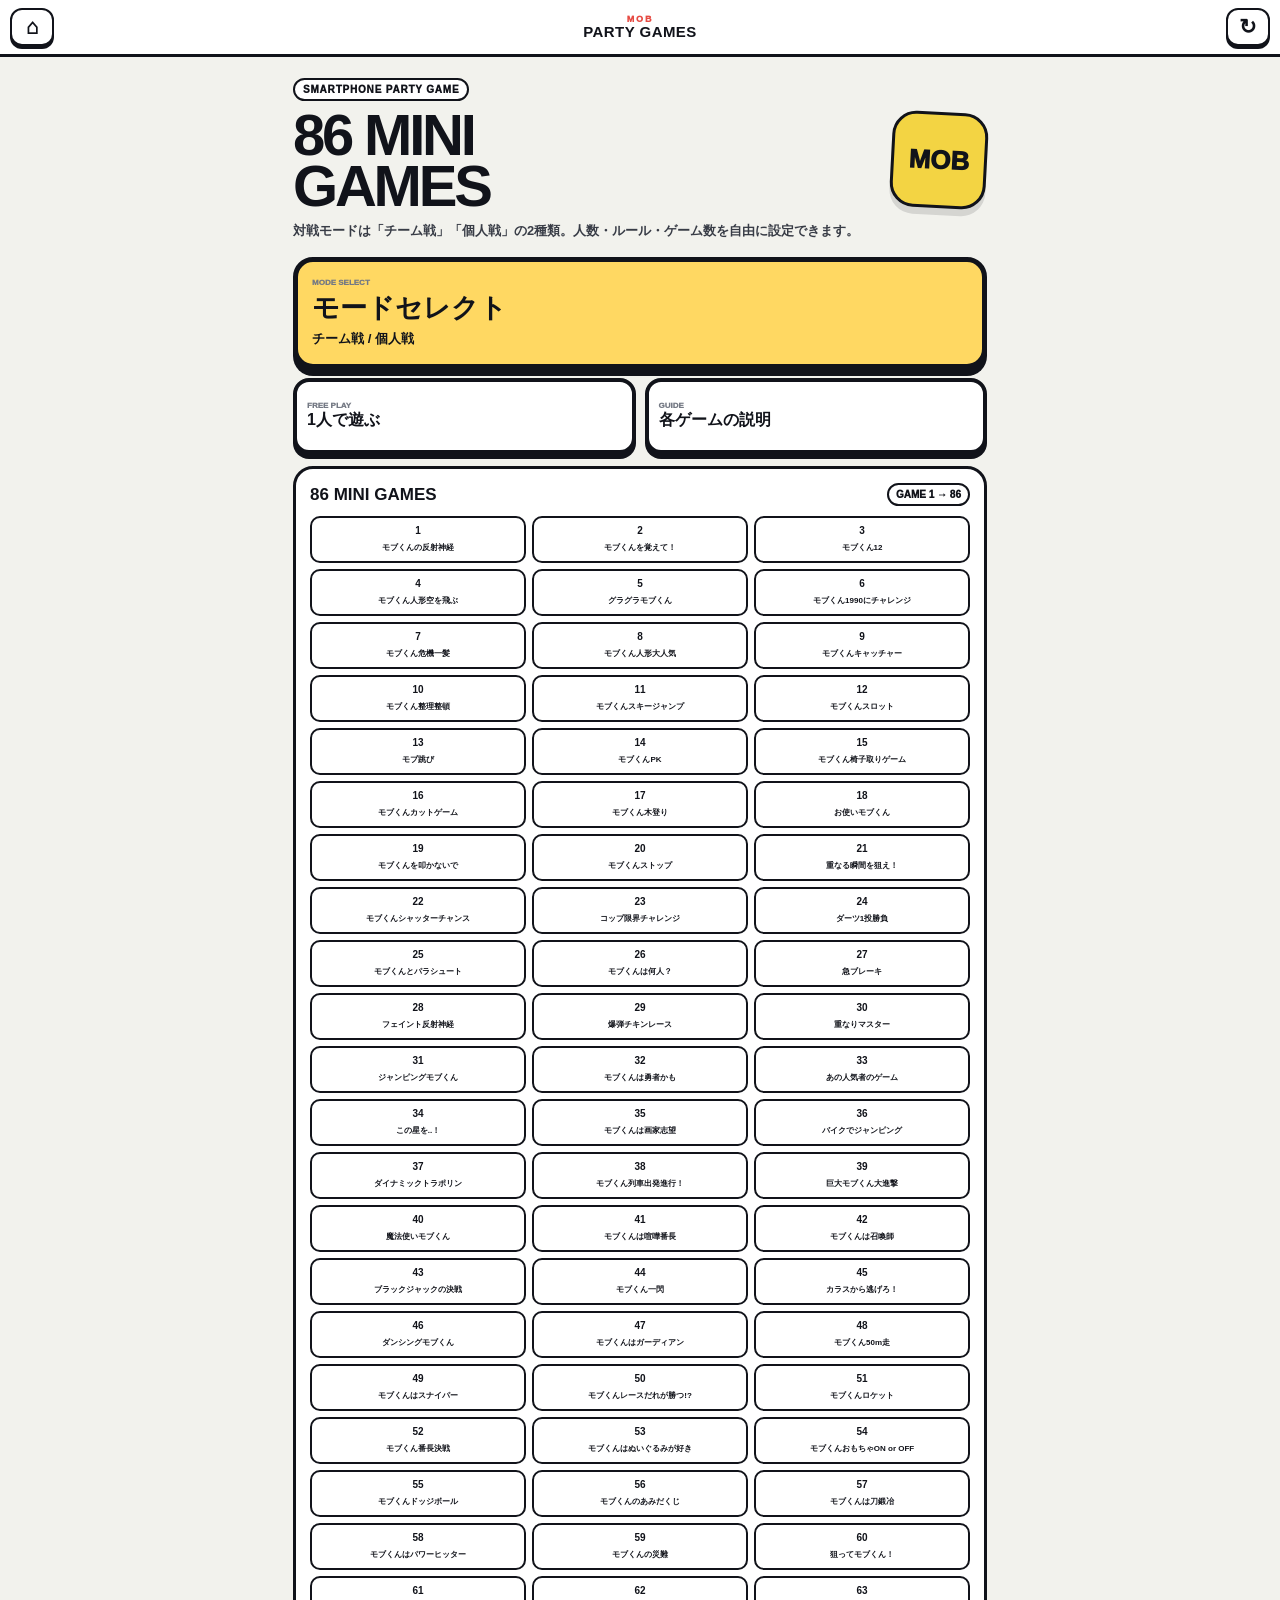
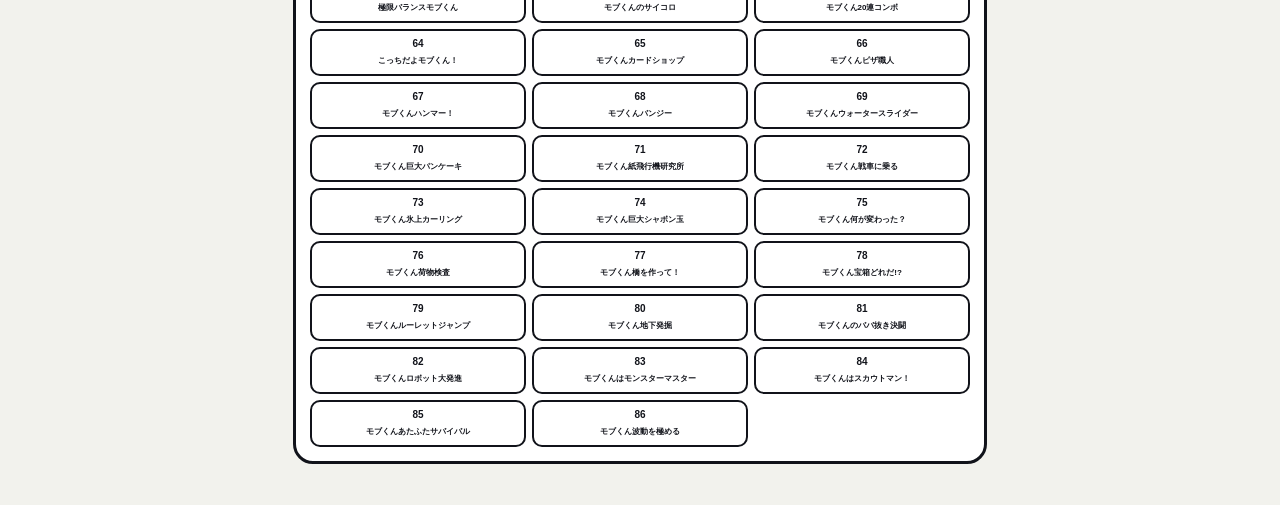
==== index.html @ bc133b65 "Add files via upload" ====
<!doctype html>
<html lang="ja">
<head>
  <meta charset="utf-8">
  <meta name="viewport" content="width=device-width, initial-scale=1, maximum-scale=1, minimum-scale=1, user-scalable=no, viewport-fit=cover">
  <meta name="theme-color" content="#11131a">
  <meta name="apple-mobile-web-app-capable" content="yes">
  <meta name="mobile-web-app-capable" content="yes">
  <title>MOB PARTY GAMES | 86 GAMES</title>
  <link rel="stylesheet" href="style.css">
</head>
<body>
  <div id="app">
    <header class="topbar">
      <button id="homeBtn" class="icon-btn" type="button" aria-label="ホーム">⌂</button>
      <div class="title-wrap">
        <span>MOB</span>
        <strong>PARTY GAMES</strong>
      </div>
      <button id="resetBtn" class="icon-btn" type="button" aria-label="リセット">↻</button>
    </header>
    <main id="screen" class="screen"></main>
  </div>
  <script src="game.js"></script>
</body>
</html>
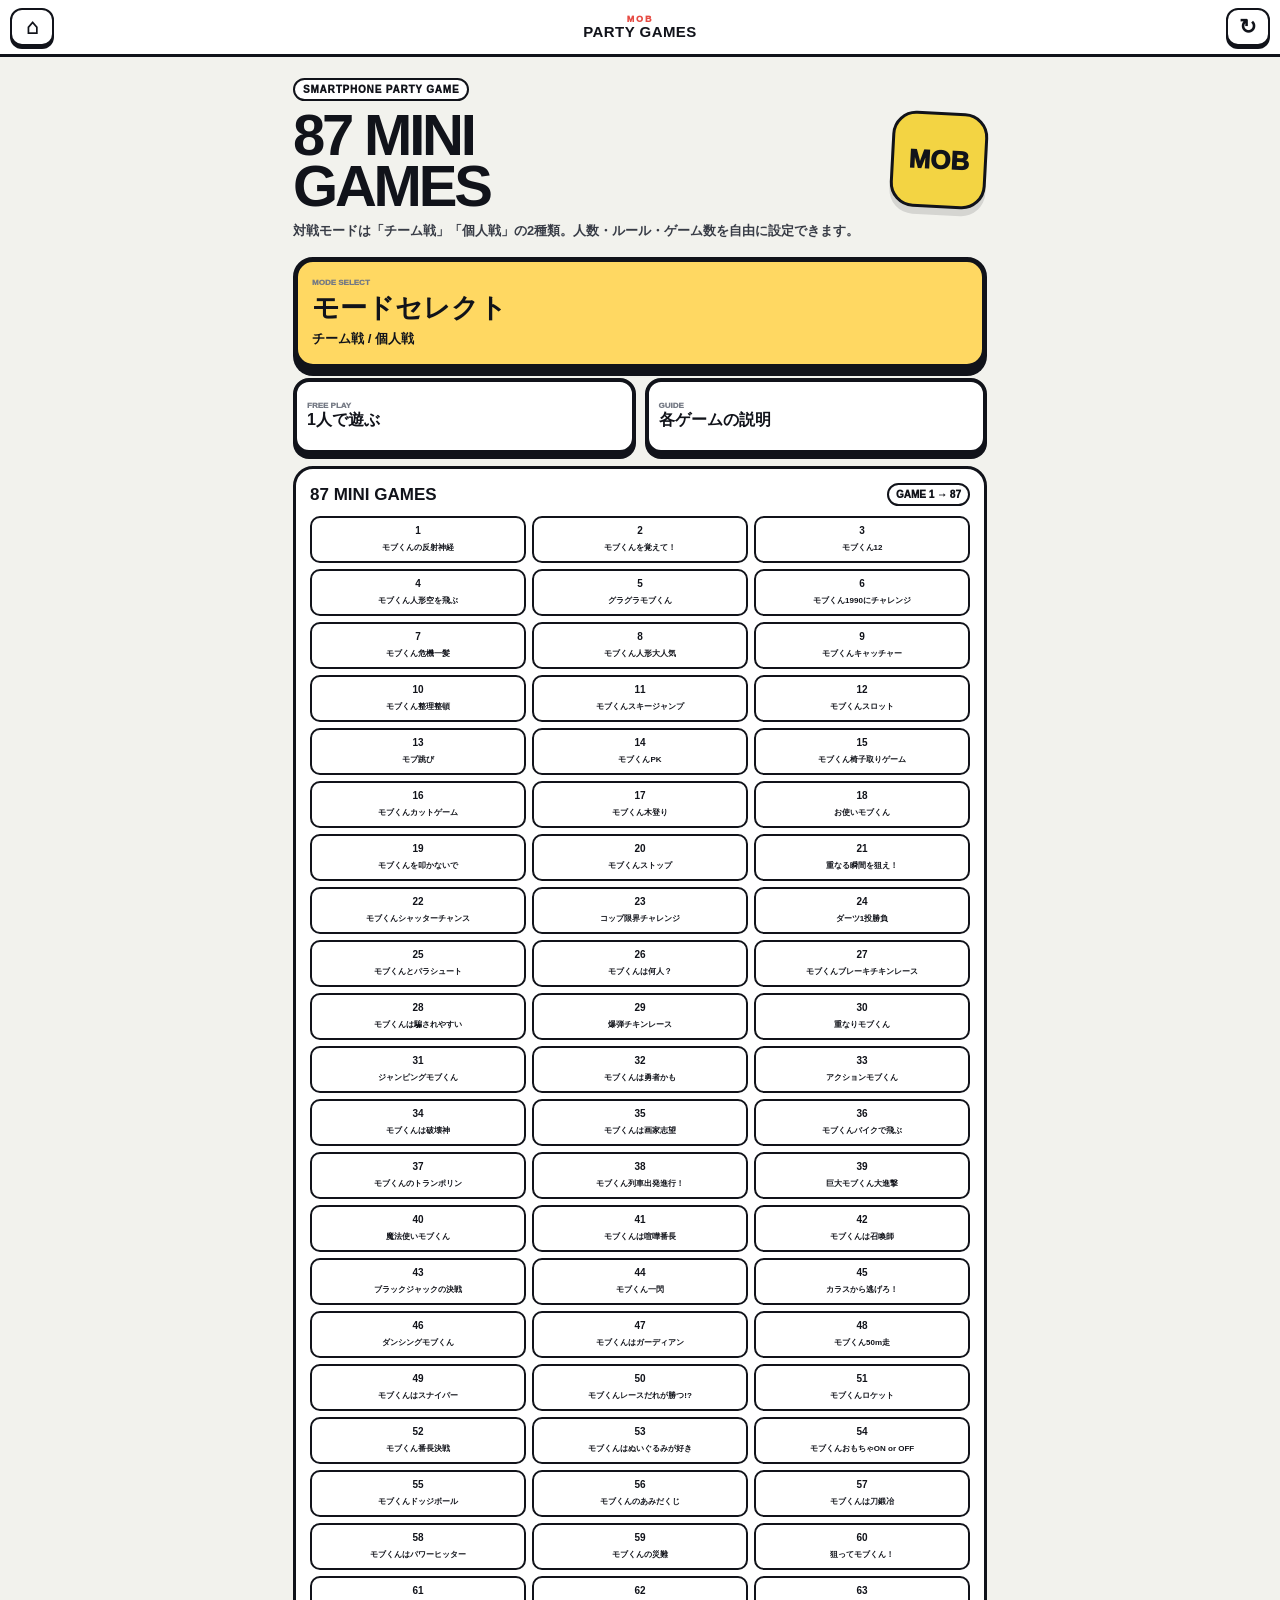
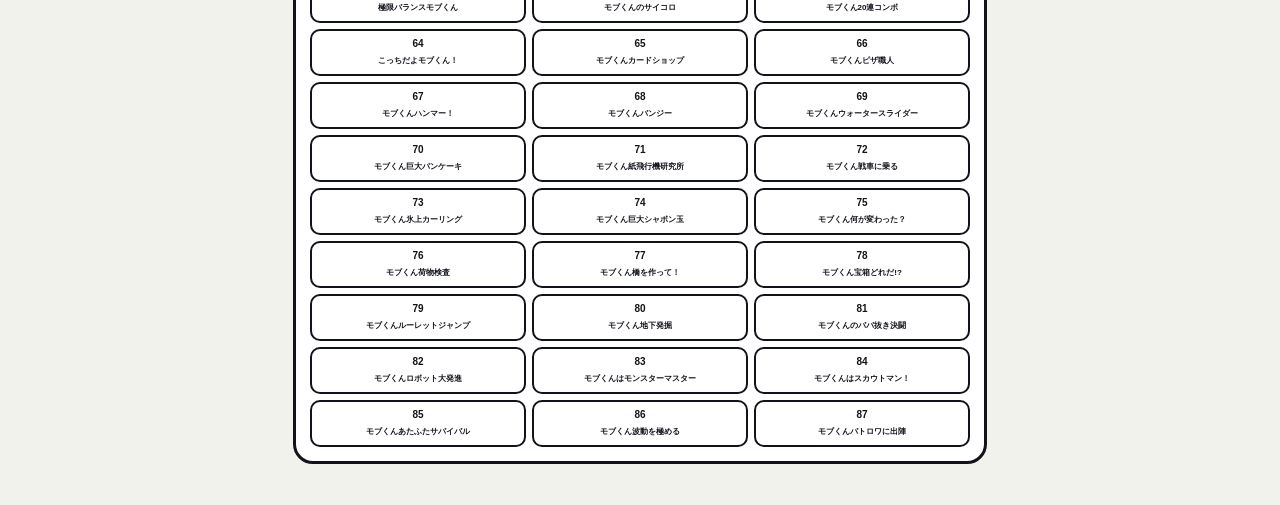
==== commit 99d3b45d: "Add files via upload" ====
--- a/index.html
+++ b/index.html
@@ -6,7 +6,7 @@
   <meta name="theme-color" content="#11131a">
   <meta name="apple-mobile-web-app-capable" content="yes">
   <meta name="mobile-web-app-capable" content="yes">
-  <title>MOB PARTY GAMES | 86 GAMES</title>
+  <title>MOB PARTY GAMES | 87 GAMES</title>
   <link rel="stylesheet" href="style.css">
 </head>
 <body>
--- a/style.css
+++ b/style.css
@@ -20123,3 +20123,205 @@
   background:#ffe45d!important;
   color:#17191d!important;
 }
+
+
+/* V10.37 — BANCHOU DUEL: fist/effect mirrors with body */
+.duel-player.face-left .duel-fist{
+  right:auto!important;
+  left:-6px!important;
+}
+.duel-player.face-left.punching .duel-fist{
+  animation:duelPunchLeftV137 .18s ease!important;
+}
+@keyframes duelPunchLeftV137{
+  50%{
+    transform:translateX(-34px) scale(1.2);
+  }
+}
+.duel-enemy.face-left .duel-fist{
+  right:auto!important;
+  left:-6px!important;
+}
+.duel-enemy.face-left.attacking .duel-fist{
+  animation:duelEnemyPunchLeftV137 .26s ease!important;
+}
+@keyframes duelEnemyPunchLeftV137{
+  50%{
+    transform:translateX(-30px) scale(1.15);
+  }
+}
+
+
+/* V10.37 — GLOBAL LONG PRESS / SELECTION LOCK */
+html,
+body,
+#app,
+#app *,
+.screen,
+.screen *{
+  -webkit-touch-callout:none!important;
+  -webkit-user-select:none!important;
+  user-select:none!important;
+  -webkit-user-drag:none!important;
+}
+button,
+img,
+svg,
+canvas,
+.gameplay-fit,
+.gameplay-fit *{
+  -webkit-touch-callout:none!important;
+  -webkit-user-select:none!important;
+  user-select:none!important;
+  -webkit-user-drag:none!important;
+}
+.gameplay-fit button,
+.gameplay-fit svg,
+.gameplay-fit canvas,
+.gameplay-fit img{
+  touch-action:none!important;
+}
+
+
+/* =========================================================
+   V10.37 — ATAFUTA SURVIVAL
+   ========================================================= */
+.survival-shell-v137{height:100%;min-height:0;display:flex;flex-direction:column}
+.survival-help-v137{flex:0 0 auto;margin-bottom:6px;border:3px solid var(--ink);border-radius:999px;background:#fff;padding:5px 7px;text-align:center;font-size:9px;font-weight:1000}
+.survival-stage-v137{position:relative;flex:1;min-height:0;overflow:hidden;border:4px solid var(--ink);border-radius:20px;background:linear-gradient(#a5dcf6 0 66%,#d9edf7 66%)}
+.survival-sky-v137{position:absolute;inset:0}
+.survival-sky-v137 .cloud{position:absolute;width:84px;height:26px;border:4px solid var(--ink);border-radius:999px;background:#fff;opacity:.8}
+.survival-sky-v137 .c1{left:7%;top:16%}.survival-sky-v137 .c2{right:5%;top:30%;scale:.72}
+.survival-rock-layer-v137,.survival-actor-layer-v137,.survival-fx-v137{position:absolute;inset:0;pointer-events:none}
+.survival-rock-v137{position:absolute;z-index:8;height:31px;border:4px solid var(--ink);border-radius:8px 8px 14px 14px;background:#756650;transform-origin:50% 10%}
+.survival-rock-v137:after{content:"";position:absolute;left:5px;right:5px;top:-8px;height:12px;border:3px solid var(--ink);border-radius:50%;background:#8fa66c}
+.survival-rock-v137 i,.survival-rock-v137 b{position:absolute;width:10px;height:5px;border-radius:50%;background:#4d4438}
+.survival-rock-v137 i{left:8px;top:12px}.survival-rock-v137 b{right:6px;top:19px}
+.survival-rock-v137.crack-v137{animation:rockCrack137 .20s ease infinite alternate}
+@keyframes rockCrack137{to{translate:0 3px;rotate:.8deg;filter:brightness(.78)}}
+.survival-rock-v137.fall-v137{animation:rockFall137 .74s ease-in forwards}
+@keyframes rockFall137{to{translate:0 250px;rotate:38deg;opacity:0}}
+.survival-actor-v137{position:absolute;z-index:16;width:28px;height:36px;background-size:contain;background-position:center bottom;background-repeat:no-repeat;will-change:left,top}
+.survival-actor-v137.player-v137{z-index:19;filter:drop-shadow(0 0 4px #fff05f)}
+.survival-actor-v137.fake-v137{filter:saturate(.78)}
+.survival-actor-v137.jump-v137{animation:actorJumpPop137 .15s ease}
+@keyframes actorJumpPop137{50%{scale:1.12}}
+.survival-actor-v137.drop-v137{animation:actorDrop137 .65s ease forwards}
+@keyframes actorDrop137{to{rotate:75deg;opacity:.18}}
+.survival-warning-v137{position:absolute;z-index:26;transform:translate(-50%,-50%);width:30px;height:30px;display:grid;place-items:center;border:4px solid var(--ink);border-radius:50%;background:#ffeb5c;color:#e34a43;font-size:19px;font-weight:1000;animation:warnBounce137 .24s ease infinite alternate}
+@keyframes warnBounce137{to{translate:0 -6px}}
+.survival-message-v137{position:absolute;z-index:32;left:50%;top:18px;transform:translateX(-50%);min-width:72%;text-align:center;font-size:24px;font-weight:1000;color:#fff;-webkit-text-stroke:3px var(--ink);pointer-events:none}
+.survival-message-v137.clear-v137{color:#fff05c;animation:survivalClear137 .55s ease}.survival-message-v137.lose-v137{color:#ff8b7d}
+@keyframes survivalClear137{50%{scale:1.18}}
+.survival-controls-v137{flex:0 0 auto;display:grid;grid-template-columns:1fr 1.18fr 1fr;gap:7px;margin-top:7px}
+.survival-controls-v137 button{min-height:66px;border:5px solid var(--ink);border-radius:16px;background:#fff;font-size:27px;font-weight:1000;touch-action:none!important}
+.survival-controls-v137 button.jump{background:#ffe45f;font-size:18px}
+
+/* =========================================================
+   V10.37 — WAVE MASTER: CIRCULAR TRACE + BEAM DUEL
+   ========================================================= */
+.wave-shell-v137{height:100%;min-height:0;display:flex;flex-direction:column}
+.wave-help-v137{flex:0 0 auto;margin-bottom:6px;border:3px solid var(--ink);border-radius:999px;background:#fff;padding:5px 8px;text-align:center;font-size:9px;font-weight:1000}
+.wave-stage-v137{position:relative;flex:1;min-height:0;overflow:hidden;border:4px solid var(--ink);border-radius:20px;background:#172231}
+.wave-control-v137{flex:0 0 auto;margin-top:7px}.wave-control-v137 button{min-height:62px!important;font-size:18px!important;touch-action:none!important}
+.wave-soul-panel-v137,.wave-circle-panel-v137,.wave-cinema-v137{position:absolute;inset:0}
+.wave-soul-panel-v137{display:grid;place-items:center;background:radial-gradient(circle at 50% 48%,rgba(77,129,181,.25),transparent 36%),#172231}
+.soul-gauge-v137{position:relative;width:min(70vw,260px);height:min(70vw,260px);border:7px solid var(--ink);border-radius:50%;background:conic-gradient(#ffe65b 0deg,#314250 0deg);box-shadow:0 0 0 8px rgba(103,171,225,.15),0 0 28px rgba(85,166,230,.35)}
+.soul-gauge-v137:after{content:"";position:absolute;inset:18px;border:5px solid #24313b;border-radius:50%;background:#0d1821}
+.soul-core-v137{position:absolute;z-index:4;left:50%;top:50%;width:82px;height:82px;transform:translate(-50%,-50%);border:5px solid var(--ink);border-radius:50%;background:#7ecfff;box-shadow:0 0 30px #7ecfff}
+.soul-ring-v137{position:absolute;z-index:5;left:50%;top:50%;border:4px solid rgba(255,255,255,.58);border-radius:50%;transform:translate(-50%,-50%);pointer-events:none}
+.soul-ring-v137.r1{width:52%;height:52%;animation:soulRing137 1.1s linear infinite}.soul-ring-v137.r2{width:74%;height:74%;animation:soulRing137 1.55s linear infinite reverse}
+@keyframes soulRing137{to{rotate:360deg}}
+.soul-gauge-v137>span{position:absolute;z-index:6;left:50%;bottom:30px;transform:translateX(-50%);color:#fff05e;font-size:12px;font-weight:1000}
+.soul-gauge-v137.locked-v137{animation:soulLock137 .40s ease}
+@keyframes soulLock137{50%{scale:1.10;box-shadow:0 0 50px #fff05d}}
+.wave-circle-panel-v137{background:radial-gradient(circle at 50% 48%,rgba(81,160,221,.22),transparent 40%),#172231;touch-action:none!important}
+.circle-round-v137{position:absolute;left:50%;top:12px;transform:translateX(-50%);border:3px solid var(--ink);border-radius:999px;background:#fff;padding:4px 10px;font-size:10px;font-weight:1000}
+.circle-svg-v137{position:absolute;left:50%;top:52%;width:min(76vw,290px);height:min(76vw,290px);transform:translate(-50%,-50%);touch-action:none!important}
+.circle-target-v137{fill:rgba(77,174,232,.11);stroke:#78ddeb;stroke-width:18;filter:drop-shadow(0 0 9px #6ecdea)}
+.circle-user-v137{fill:none;stroke:#fff16a;stroke-width:8;stroke-linecap:round;stroke-linejoin:round}
+.circle-progress-v137{position:absolute;left:50%;bottom:17px;transform:translateX(-50%);color:#fff;font-size:21px;font-weight:1000}
+.wave-circle-panel-v137.success-v137{animation:circleSuccess137 .42s ease}
+@keyframes circleSuccess137{50%{box-shadow:inset 0 0 0 14px rgba(255,236,84,.35)}}
+.wave-cinema-v137{background:linear-gradient(#1c3147 0 70%,#5b5148 70%)}
+.wave-duel-bg-v137{position:absolute;inset:0;background:radial-gradient(circle at 50% 45%,rgba(87,126,188,.25),transparent 36%),repeating-linear-gradient(0deg,transparent 0 33px,rgba(255,255,255,.025) 34px 35px)}
+.wave-duel-ground-v137{position:absolute;left:0;right:0;bottom:0;height:30%;border-top:5px solid var(--ink);background:#62564b}
+.wave-duel-mob-v137{position:absolute;z-index:12;bottom:17%;width:86px;height:102px;background-size:contain;background-position:center;background-repeat:no-repeat}
+.wave-duel-mob-v137.player-v137{left:7%}.wave-duel-mob-v137.enemy-v137{right:7%;transform:scaleX(-1)}
+.wave-duel-mob-v137.blown-v137{animation:waveMobBlown137 .85s cubic-bezier(.18,.72,.18,1) forwards}
+.wave-duel-mob-v137.player-v137.blown-v137{--blow-x:-240px;--blow-r:-70deg}.wave-duel-mob-v137.enemy-v137.blown-v137{--blow-x:240px;--blow-r:70deg}
+@keyframes waveMobBlown137{to{translate:var(--blow-x) -115px;rotate:var(--blow-r);scale:.45;opacity:.12}}
+.wave-duel-orb-v137{position:absolute;z-index:19;top:48%;width:var(--core);height:var(--core);transform:translate(-50%,-50%);border:5px solid var(--ink);border-radius:50%;background:radial-gradient(circle,#fff 0 18%,#86e6ff 19% 54%,#476bff 55% 100%);box-shadow:0 0 calc(12px + var(--power)*.18px) #67ddff,0 0 calc(22px + var(--power)*.45px) rgba(105,88,255,.70)}
+.wave-duel-orb-v137.player-v137{left:28%}.wave-duel-orb-v137.enemy-v137{left:72%;background:radial-gradient(circle,#fff 0 18%,#ff98c7 19% 54%,#c94383 55% 100%)}
+.wave-duel-orb-v137:before,.wave-duel-orb-v137:after{content:"";position:absolute;inset:-45%;border:3px solid rgba(255,255,255,.55);border-radius:50%;animation:waveOrbRing137 .8s linear infinite}
+.wave-duel-orb-v137:after{inset:-82%;animation-duration:1.3s;animation-direction:reverse}
+.wave-duel-orb-v137.strong-v137:after{border-width:5px;box-shadow:0 0 20px #8ae8ff}
+.wave-duel-orb-v137.max-v137{box-shadow:0 0 20px #fff,0 0 48px #65ddff,0 0 75px #6e62ff}
+@keyframes waveOrbRing137{to{rotate:360deg}}
+.wave-duel-orb-v137.charge-v137{animation:waveCondense137 .46s ease}
+@keyframes waveCondense137{50%{scale:.72;filter:brightness(1.6)}}
+.wave-duel-beam-v137{position:absolute;z-index:16;top:48%;height:32px;transform:translateY(-50%);opacity:0}
+.wave-duel-beam-v137.player-v137{left:28%;width:22%;background:linear-gradient(90deg,#c8fbff,#78e7ff,#fff);clip-path:polygon(0 28%,100% 0,100% 100%,0 72%);box-shadow:0 0 22px #62dfff}
+.wave-duel-beam-v137.enemy-v137{right:28%;width:22%;background:linear-gradient(270deg,#ffd5e8,#ff8dc0,#fff);clip-path:polygon(0 0,100% 28%,100% 72%,0 100%);box-shadow:0 0 22px #ff7bad}
+.wave-duel-beam-v137.fire-v137{opacity:1;animation:waveBeamPulse137 .20s ease infinite alternate}
+@keyframes waveBeamPulse137{to{height:44px;filter:brightness(1.3)}}
+.wave-duel-beam-v137.burst-v137{animation:waveBeamBurst137 .45s ease forwards}
+@keyframes waveBeamBurst137{to{height:120px;opacity:0;scale:1.5}}
+.wave-duel-clash-v137{position:absolute;z-index:25;left:50%;top:48%;width:52px;height:52px;transform:translate(-50%,-50%);border-radius:50%;opacity:0;background:#fff;box-shadow:0 0 22px #fff,0 0 50px #ffe765,0 0 80px #7cdfff}
+.wave-duel-clash-v137.active-v137{opacity:1;animation:waveClashPulse137 .20s ease infinite alternate}
+@keyframes waveClashPulse137{to{scale:1.28;rotate:14deg}}
+.wave-duel-fx-v137{position:absolute;z-index:27;left:50%;top:48%}
+.wave-duel-fx-v137 i{position:absolute;width:7px;height:26px;border-radius:999px;background:#fff36a;transform:translate(-50%,-50%) rotate(var(--r,0deg));animation:waveSpark137 .18s ease-out forwards}
+.wave-duel-fx-v137 i:nth-child(1){--r:0deg}.wave-duel-fx-v137 i:nth-child(2){--r:45deg}.wave-duel-fx-v137 i:nth-child(3){--r:90deg}.wave-duel-fx-v137 i:nth-child(4){--r:135deg}.wave-duel-fx-v137 i:nth-child(5){--r:22deg}.wave-duel-fx-v137 i:nth-child(6){--r:68deg}.wave-duel-fx-v137 i:nth-child(7){--r:112deg}.wave-duel-fx-v137 i:nth-child(8){--r:157deg}
+@keyframes waveSpark137{to{translate:var(--sx) var(--sy);opacity:0}}
+.wave-stage-v137.power-shake-v137{animation:waveMicroShake137 .14s linear infinite}
+@keyframes waveMicroShake137{25%{translate:-3px 2px}50%{translate:3px -2px}75%{translate:-2px 1px}}
+.wave-stage-v137.finish-impact-v137{animation:waveFinishImpact137 .70s ease}
+@keyframes waveFinishImpact137{12%{translate:-9px 5px}25%{translate:10px -4px}42%{translate:-7px 3px}60%{translate:6px -2px}}
+.wave-cine-text-v137{position:absolute;z-index:36;left:50%;top:8%;width:94%;transform:translateX(-50%);text-align:center;font-size:25px;font-weight:1000;color:#fff16a;-webkit-text-stroke:3px var(--ink);opacity:0}
+.wave-cine-text-v137.show-v137{opacity:1}.wave-cine-text-v137.win-v137{color:#fff16a}.wave-cine-text-v137.lose-v137{color:#ff8b7e}
+.wave-fire-btn-v137{background:#ffe45d!important;color:#17191d!important}
+
+/* =========================================================
+   V10.37 — 3v3 BATTLE ROYALE
+   ========================================================= */
+.br-shell-v137{height:100%;min-height:0;display:flex;flex-direction:column}
+.br-hud-v137{flex:0 0 auto;display:grid;grid-template-columns:repeat(4,1fr);gap:4px;margin-bottom:5px}
+.br-hud-v137>div{min-width:0;border:3px solid var(--ink);border-radius:10px;background:#fff;padding:3px 2px;text-align:center}
+.br-hud-v137 span,.br-hud-v137 b{display:block}.br-hud-v137 span{font-size:6px;color:var(--muted);font-weight:1000}.br-hud-v137 b{font-size:10px;white-space:nowrap}
+.br-help-v137{flex:0 0 auto;margin-bottom:5px;border:3px solid var(--ink);border-radius:999px;background:#fff;padding:4px 7px;text-align:center;font-size:8px;font-weight:1000}
+.br-stage-v137{position:relative;flex:1;min-height:245px;overflow:hidden;border:4px solid var(--ink);border-radius:19px;background:linear-gradient(#6d7881 0 72%,#4f4943 72%);touch-action:none!important}
+.br-war-sky-v137{position:absolute;inset:0 0 28%;background:linear-gradient(#6b7885,#b29b82)}
+.br-war-sky-v137:after{content:"";position:absolute;left:0;right:0;bottom:0;height:38px;background:repeating-linear-gradient(90deg,#383b3c 0 28px,#555 28px 50px);clip-path:polygon(0 60%,8% 20%,16% 65%,25% 0,34% 55%,45% 12%,55% 70%,66% 5%,76% 58%,87% 17%,100% 64%,100% 100%,0 100%)}
+.br-ruins-v137{position:absolute;z-index:2;top:18%;width:18%;height:40%;display:flex;align-items:flex-end;gap:3px}.br-ruins-v137.left{left:1%}.br-ruins-v137.right{right:1%;justify-content:flex-end}
+.br-ruins-v137 i{display:block;width:30%;border:3px solid #302f2d;background:#6a625a}.br-ruins-v137 i:nth-child(1){height:55%}.br-ruins-v137 i:nth-child(2){height:90%}.br-ruins-v137 i:nth-child(3){height:68%}
+.br-ground-v137{position:absolute;z-index:4;left:0;right:0;bottom:0;height:52px;border-top:5px solid var(--ink);background:#514940}
+.br-center-line-v137{position:absolute;z-index:6;left:50%;top:0;bottom:0;width:5px;transform:translateX(-50%);background:repeating-linear-gradient(180deg,#ffdf50 0 18px,#24272a 18px 36px)}
+.br-center-line-v137 span{position:absolute;left:50%;top:8px;transform:translateX(-50%);white-space:nowrap;border:3px solid var(--ink);border-radius:999px;background:#ffdf50;padding:2px 5px;font-size:6px;font-weight:1000}
+.br-platform-v137{position:absolute;z-index:7;height:12px;border:4px solid var(--ink);border-radius:6px;background:#606b70}.br-platform-v137.p1{left:9%;bottom:126px;width:22%}.br-platform-v137.p2{left:27%;bottom:183px;width:18%}
+.br-actor-layer-v137,.br-bullet-layer-v137,.br-grenade-layer-v137,.br-ability-layer-v137,.br-fx-v137{position:absolute;inset:0;pointer-events:none}
+.br-actor-v137{position:absolute;z-index:15;width:30px;height:38px;background-size:contain;background-position:center bottom;background-repeat:no-repeat;will-change:left,top}
+.br-actor-v137.enemy{transform:scaleX(-1)}
+.br-actor-v137>span{position:absolute;left:50%;bottom:100%;transform:translateX(-50%);white-space:nowrap;font-size:5px;font-weight:1000;color:#fff;-webkit-text-stroke:1px var(--ink)}
+.br-hpbar-v137{position:absolute;left:1px;right:1px;bottom:-6px;height:5px;border:1px solid var(--ink);background:#2c2e31}.br-hpbar-v137 i{display:block;width:100%;height:100%;background:#75d873}
+.br-actor-v137.hit-v137{animation:brHit137 .18s ease}@keyframes brHit137{50%{filter:brightness(1.8);scale:.88}}
+.br-actor-v137.shoot-v137{animation:brShoot137 .12s ease}@keyframes brShoot137{50%{translate:-2px 0}}
+.br-actor-v137.jump-v137{animation:brJumpPop137 .15s ease}@keyframes brJumpPop137{50%{scale:1.1}}
+.br-actor-v137.heal-v137{filter:drop-shadow(0 0 7px #78f08a)}
+.br-actor-v137.down-v137{animation:brDown137 .55s ease forwards}@keyframes brDown137{to{translate:0 18px;rotate:78deg;opacity:.15}}
+.br-bullet-v137{position:absolute;z-index:18;width:12px;height:6px;transform:translate(-50%,-50%);border:2px solid var(--ink);border-radius:999px;background:#ffe35d}.br-bullet-v137.enemy{background:#ff7186}
+.br-grenade-v137{position:absolute;z-index:20;width:16px;height:16px;transform:translate(-50%,-50%);border:3px solid var(--ink);border-radius:50%;background:#536443}
+.br-grenade-blast-v137{position:absolute;z-index:32;width:45px;height:45px;transform:translate(-50%,-50%);border:8px solid #ffdb52;border-radius:50%;animation:brBlast137 .58s ease-out forwards}@keyframes brBlast137{to{scale:4.2;opacity:0}}
+.br-hit-fx-v137{position:absolute;z-index:35;transform:translate(-50%,-50%);color:#fff16a;-webkit-text-stroke:2px var(--ink);font-size:12px;font-weight:1000;animation:brHitFx137 .48s ease forwards}@keyframes brHitFx137{to{translate:0 -30px;opacity:0}}
+.br-heal-ring-v137{position:absolute;z-index:25;left:25%;top:62%;width:35px;height:35px;transform:translate(-50%,-50%);border:7px solid #76ef87;border-radius:50%;animation:brHealRing137 .62s ease-out forwards}@keyframes brHealRing137{to{scale:6;opacity:0}}
+.br-portal-v137{position:absolute;z-index:24;width:42px;height:70px;transform:translate(-50%,-50%);border:6px solid #9b65ff;border-radius:50%;box-shadow:0 0 20px #aa72ff,inset 0 0 14px #5b32bb;animation:brPortalSpin137 .35s linear infinite alternate}@keyframes brPortalSpin137{to{scale:1.08;filter:brightness(1.3)}}
+.br-dome-v137{position:absolute;z-index:22;width:164px;height:90px;transform:translate(-50%,-50%);border:7px solid rgba(100,221,255,.85);border-bottom:0;border-radius:110px 110px 0 0;background:rgba(87,196,241,.13);box-shadow:0 0 18px #63d9ff}
+.br-message-v137{position:absolute;z-index:38;left:50%;top:8%;width:92%;transform:translateX(-50%);text-align:center;color:#fff16a;-webkit-text-stroke:3px var(--ink);font-size:25px;font-weight:1000;pointer-events:none}
+.br-message-v137.small-v137{font-size:13px}.br-message-v137.win-v137{font-size:32px;color:#fff16a}.br-message-v137.lose-v137{font-size:19px;color:#ff8a7d}
+.br-stage-v137.victory-v137{box-shadow:inset 0 0 0 9px rgba(255,228,80,.35)}
+.br-move-controls-v137{flex:0 0 auto;display:grid;grid-template-columns:1fr 1.12fr 1fr;gap:5px;margin-top:5px}
+.br-move-controls-v137 button{min-height:47px;border:4px solid var(--ink);border-radius:12px;background:#fff;font-weight:1000;font-size:18px;touch-action:none!important}
+.br-move-controls-v137 #brJump137{background:#ffe369;font-size:12px}
+.br-action-controls-v137{flex:0 0 auto;display:grid;grid-template-columns:repeat(4,1fr);gap:4px;margin-top:4px}
+.br-action-controls-v137 button{min-width:0;min-height:48px;border:4px solid var(--ink);border-radius:11px;background:#fff;padding:3px 1px;font-size:7px;font-weight:1000;touch-action:none!important}.br-action-controls-v137 button b{display:block;font-size:8px}
+.br-action-controls-v137 .shoot{background:#ffd959}
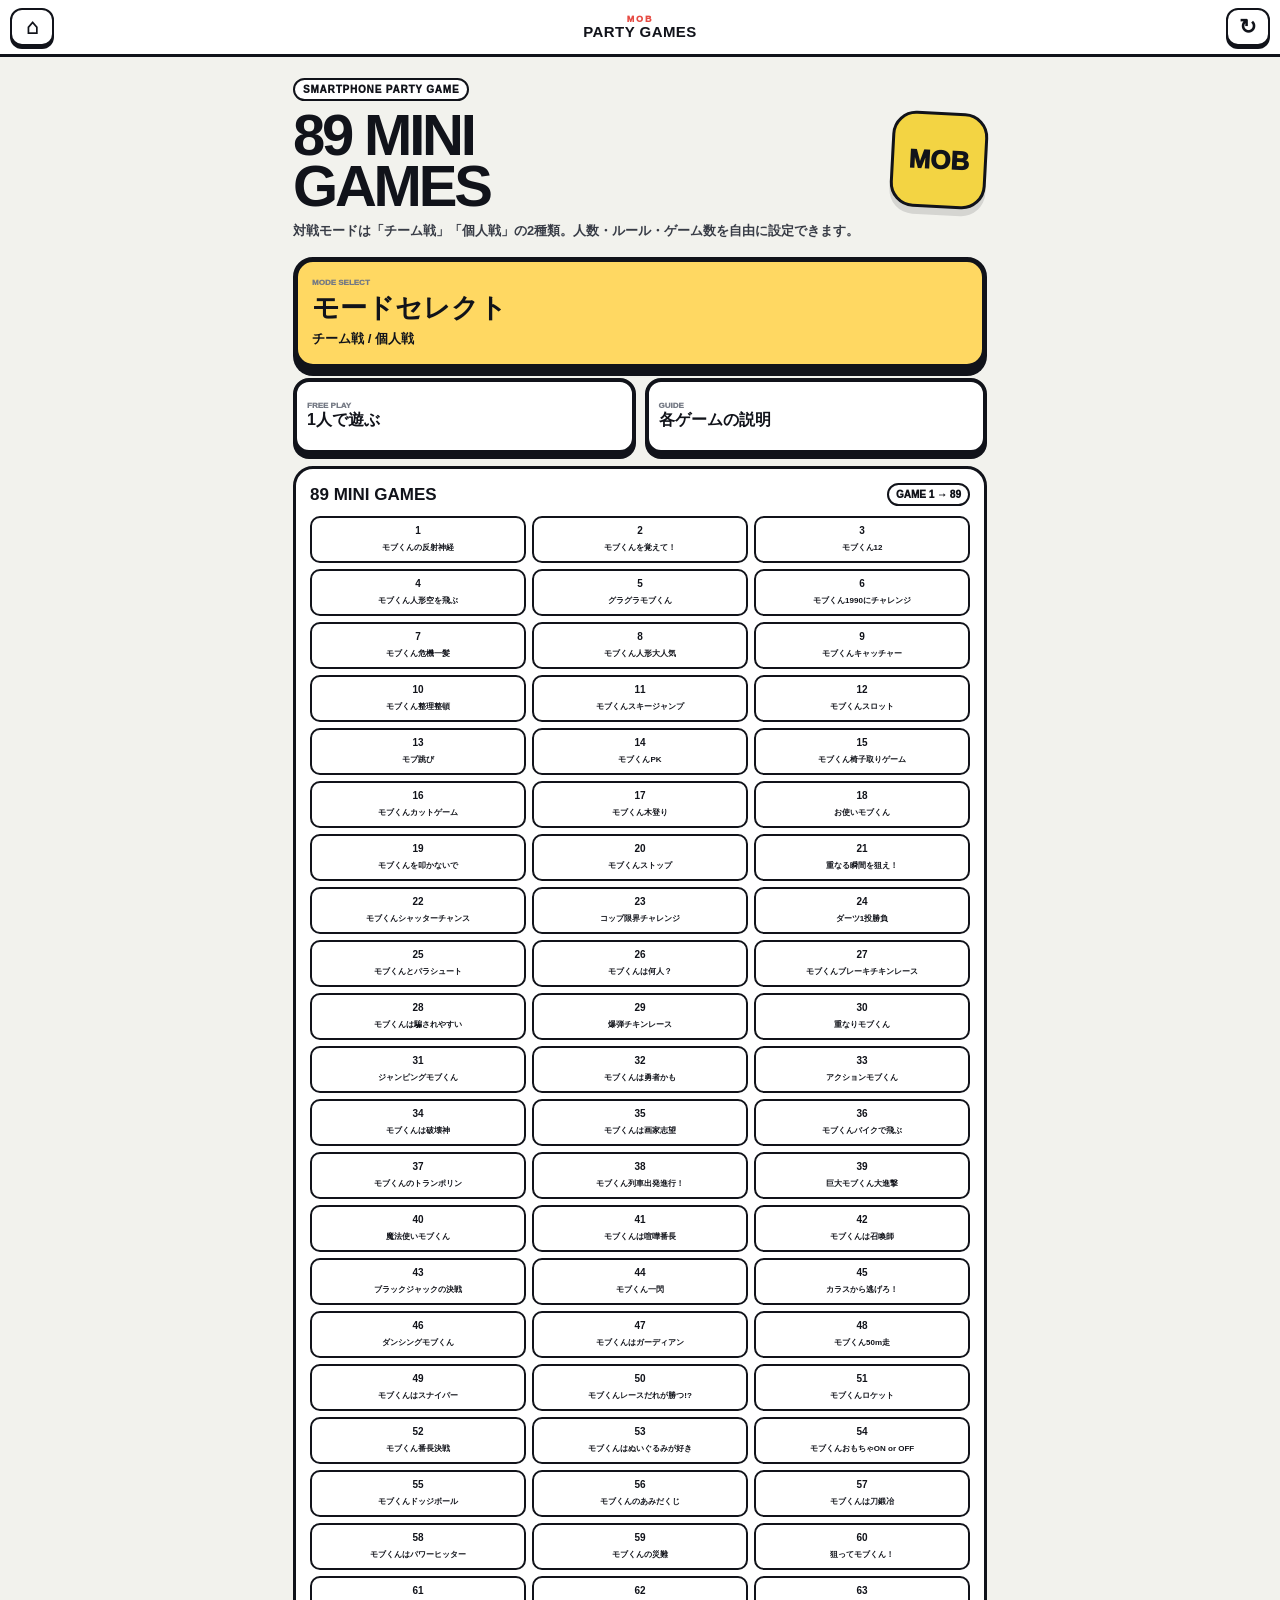
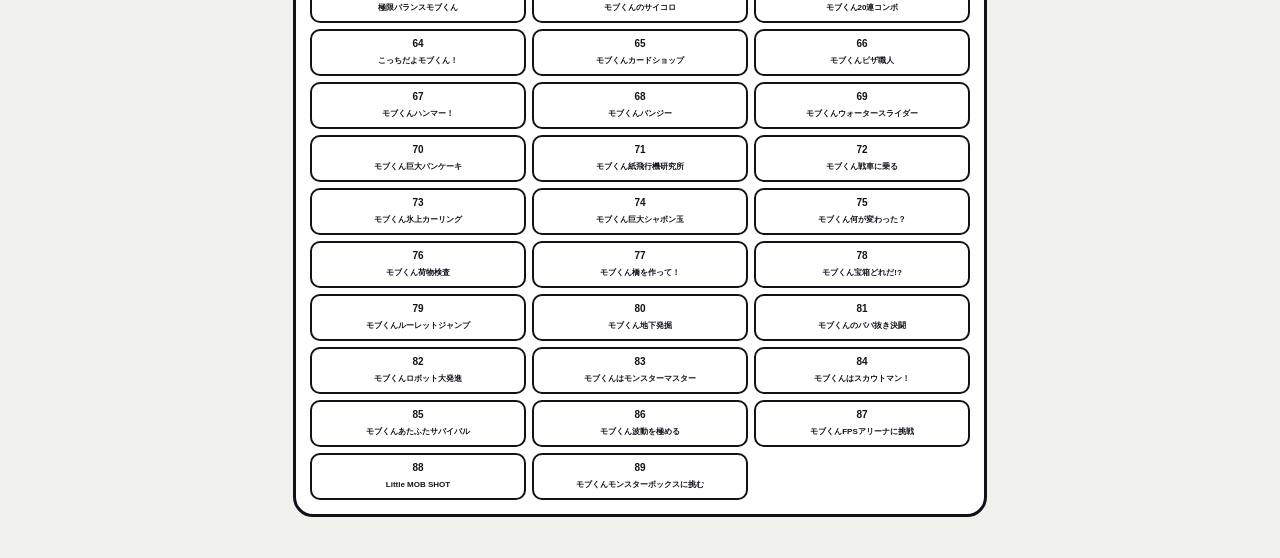
==== commit 8faadc2d: "Add files via upload" ====
--- a/index.html
+++ b/index.html
@@ -6,7 +6,7 @@
   <meta name="theme-color" content="#11131a">
   <meta name="apple-mobile-web-app-capable" content="yes">
   <meta name="mobile-web-app-capable" content="yes">
-  <title>MOB PARTY GAMES | 87 GAMES</title>
+  <title>MOB PARTY GAMES | 89 GAMES</title>
   <link rel="stylesheet" href="style.css">
 </head>
 <body>
--- a/style.css
+++ b/style.css
@@ -31,7 +31,7 @@
 .primary,.secondary{width:100%;min-height:56px;border:3px solid var(--ink);border-radius:16px;font-size:17px;font-weight:1000;cursor:pointer;box-shadow:0 5px 0 var(--ink)}.primary{background:var(--cyan)}.secondary{background:#fff}.primary:active,.secondary:active{transform:translateY(4px);box-shadow:0 1px 0 var(--ink)}
 .game-head{display:flex;align-items:flex-start;justify-content:space-between;gap:10px;margin-bottom:13px}.game-badge{width:54px;height:54px;border:3px solid var(--ink);border-radius:16px;background:var(--yellow);display:grid;place-items:center;font-weight:1000;flex:0 0 auto}.rules{margin:0;padding-left:20px;font-size:13px;line-height:1.65;font-weight:750}.point-strip{display:flex;flex-wrap:wrap;gap:5px}.point-pill{font-size:10px;font-weight:1000;border:2px solid var(--ink);border-radius:999px;padding:5px 7px;background:#fff}
 .ready-wrap{min-height:69dvh;display:grid;place-items:center;text-align:center}.ready-card{width:min(100%,480px)}.ready-avatar{width:132px;height:132px;object-fit:cover;border:4px solid var(--ink);border-radius:26px;background:#fff;box-shadow:var(--shadow);margin-bottom:12px}.ready-big{font-size:clamp(54px,18vw,102px);font-weight:1000;line-height:.88;letter-spacing:-.06em;margin:8px 0}.ready-name{font-size:23px;font-weight:1000;margin-bottom:4px}.ready-sub{font-size:11px;font-weight:900;color:var(--muted);margin-bottom:18px}
-.countdown-layer{position:fixed;inset:0;z-index:1000;display:grid;place-items:center;background:rgba(242,242,237,.96);pointer-events:none}.count-label{position:absolute;top:18%;font-size:13px;font-weight:1000;letter-spacing:.16em}.count-number{font-size:min(46vw,220px);font-weight:1000;line-height:1}
+.countdown-layer{position:fixed;inset:0;z-index:1000;display:grid;place-items:center;background:rgba(242,242,237,.96);pointer-events:auto!important;touch-action:none!important;-webkit-user-select:none!important;user-select:none!important;-webkit-touch-callout:none!important}.count-label{position:absolute;top:18%;font-size:13px;font-weight:1000;letter-spacing:.16em}.count-number{font-size:min(46vw,220px);font-weight:1000;line-height:1}
 .reaction-stage{min-height:74dvh;display:grid;grid-template-rows:auto 1fr auto;gap:12px}.reaction-zone{min-height:390px;border:3px solid var(--ink);border-radius:24px;background:#fff;display:grid;place-items:center;text-align:center;padding:15px;overflow:hidden;touch-action:none}.wait-dots{font-size:50px;font-weight:1000;color:#b1b3ba;letter-spacing:.12em}.mob-button{width:min(82vw,360px);aspect-ratio:1;border:5px solid var(--ink);border-radius:50%;background:var(--red);color:#fff;font-size:clamp(64px,20vw,110px);font-weight:1000;letter-spacing:-.07em;box-shadow:0 13px 0 var(--ink);cursor:pointer;touch-action:none;animation:pop .14s ease-out both}.mob-button:active{transform:translateY(8px);box-shadow:0 5px 0 var(--ink)}@keyframes pop{from{transform:scale(.9);opacity:.25}to{transform:scale(1);opacity:1}}
 .big-record{font-size:clamp(50px,15vw,80px);font-weight:1000;line-height:1;letter-spacing:-.05em}.big-record small{font-size:16px;letter-spacing:0}.record-label{font-size:11px;font-weight:1000;color:var(--muted);margin-bottom:7px}
 .memory-status{display:grid;grid-template-columns:1fr 1fr;gap:7px;margin-bottom:9px}.stat-box{border:2px solid var(--ink);border-radius:12px;background:#fff;text-align:center;padding:7px}.stat-box span{display:block;font-size:9px;font-weight:1000;color:var(--muted)}.stat-box b{font-size:18px}.memory-board{display:grid;grid-template-columns:repeat(5,1fr);gap:6px;touch-action:none}.memory-tile{position:relative;aspect-ratio:1;border:3px solid var(--ink);border-radius:13px;padding:0;overflow:hidden;background:#fff;cursor:pointer;touch-action:none}.memory-tile img{width:100%;height:100%;object-fit:cover;display:block}.memory-tile.showing{outline:6px solid var(--yellow);outline-offset:-8px;transform:translateY(-4px) scale(1.025);box-shadow:0 6px 0 var(--ink)}.memory-tile.correct{outline:6px solid var(--green);outline-offset:-8px}.memory-tile.wrong{outline:6px solid var(--red);outline-offset:-8px}.hint{font-size:11px;line-height:1.5;font-weight:800;color:var(--muted);margin:10px 0 0;text-align:center}
@@ -20325,3 +20325,122 @@
 .br-action-controls-v137{flex:0 0 auto;display:grid;grid-template-columns:repeat(4,1fr);gap:4px;margin-top:4px}
 .br-action-controls-v137 button{min-width:0;min-height:48px;border:4px solid var(--ink);border-radius:11px;background:#fff;padding:3px 1px;font-size:7px;font-weight:1000;touch-action:none!important}.br-action-controls-v137 button b{display:block;font-size:8px}
 .br-action-controls-v137 .shoot{background:#ffd959}
+
+html,body,#app,#app *,#app *::before,#app *::after{
+  -webkit-user-select:none!important;
+  user-select:none!important;
+  -webkit-touch-callout:none!important;
+  -webkit-user-drag:none!important;
+}
+img,svg,canvas,button{
+  -webkit-user-select:none!important;
+  user-select:none!important;
+  -webkit-touch-callout:none!important;
+  -webkit-user-drag:none!important;
+}
+
+
+/* =========================================================
+   V10.38 WAVE MASTER
+   ========================================================= */
+.wave-shell-v138{height:100%;min-height:0;display:flex;flex-direction:column}
+.wave-help-v138{margin-bottom:6px;border:3px solid var(--ink);border-radius:999px;background:#fff;padding:5px 8px;text-align:center;font-size:9px;font-weight:1000}
+.wave-stage-v138{position:relative;flex:1;min-height:0;overflow:hidden;border:4px solid var(--ink);border-radius:20px;background:#172231}
+.wave-control-v138{margin-top:7px}.wave-control-v138 button{min-height:62px!important;font-size:18px!important;touch-action:none!important}
+.wave-soul-panel-v138,.wave-circle-panel-v138,.wave-cinema-v138{position:absolute;inset:0}
+.wave-soul-panel-v138{display:grid;place-items:center;background:radial-gradient(circle at 50% 48%,rgba(77,129,181,.25),transparent 38%),#172231}
+.soul-gauge-v138{position:relative;width:min(70vw,260px);height:min(70vw,260px);border:7px solid var(--ink);border-radius:50%;background:conic-gradient(#ffe65b 0deg,#314250 0deg);box-shadow:0 0 0 8px rgba(103,171,225,.15),0 0 28px rgba(85,166,230,.35)}
+.soul-gauge-v138:after{content:"";position:absolute;inset:18px;border:5px solid #24313b;border-radius:50%;background:#0d1821}
+.soul-core-v138{position:absolute;z-index:4;left:50%;top:50%;width:82px;height:82px;transform:translate(-50%,-50%);border:5px solid var(--ink);border-radius:50%;background:#7ecfff;box-shadow:0 0 30px #7ecfff}
+.soul-gauge-v138>span{position:absolute;z-index:6;left:50%;bottom:30px;transform:translateX(-50%);color:#fff05e;font-size:12px;font-weight:1000}
+.soul-gauge-v138.locked-v138{animation:soulLock138 .4s ease}@keyframes soulLock138{50%{scale:1.1;box-shadow:0 0 50px #fff05d}}
+.wave-circle-panel-v138{background:radial-gradient(circle at 50% 48%,rgba(76,185,242,.25),transparent 44%),#172231;touch-action:none!important}
+.circle-round-v138{position:absolute;left:50%;top:10px;transform:translateX(-50%);border:3px solid var(--ink);border-radius:999px;background:#fff;padding:4px 10px;font-size:10px;font-weight:1000}
+.circle-svg-v138{position:absolute;left:50%;top:49%;width:min(82vw,310px);height:min(82vw,310px);transform:translate(-50%,-50%);touch-action:none!important}
+.circle-guide-outer-v138,.circle-guide-inner-v138{fill:none;stroke:#193241;stroke-width:3}
+.circle-target-v138{fill:rgba(89,206,255,.08);stroke:#69e0ff;stroke-width:18;filter:drop-shadow(0 0 10px #57dfff);animation:circleTargetGlow138 .65s ease-in-out infinite alternate}
+@keyframes circleTargetGlow138{to{stroke:#e8fbff;filter:drop-shadow(0 0 18px #76e8ff)}}
+.circle-user-v138{fill:none;stroke:#fff15a;stroke-width:9;stroke-linecap:round;stroke-linejoin:round;filter:drop-shadow(0 0 6px #fff15a)}
+.circle-trace-label-v138{position:absolute;left:50%;bottom:48px;transform:translateX(-50%);white-space:nowrap;color:#bff2ff;font-size:10px;font-weight:1000}
+.circle-progress-v138{position:absolute;left:50%;bottom:18px;transform:translateX(-50%);color:#fff;font-size:21px;font-weight:1000}
+.wave-circle-panel-v138.success-v138{animation:circleSuccess138 .45s ease}@keyframes circleSuccess138{50%{box-shadow:inset 0 0 0 14px rgba(255,236,84,.35)}}
+.wave-cinema-v138{background:linear-gradient(#1b2d43 0 70%,#5c5047 70%)}
+.wave-duel-bg-v138{position:absolute;inset:0;background:radial-gradient(circle at 50% 45%,rgba(83,137,204,.3),transparent 38%),repeating-linear-gradient(0deg,transparent 0 31px,rgba(255,255,255,.025) 32px 33px)}
+.wave-duel-ground-v138{position:absolute;left:0;right:0;bottom:0;height:30%;border-top:5px solid var(--ink);background:#62564b}
+.wave-duel-mob-v138{position:absolute;z-index:12;bottom:17%;width:86px;height:102px;background-size:contain;background-position:center;background-repeat:no-repeat;will-change:translate}
+.wave-duel-mob-v138.player-v138{left:7%}.wave-duel-mob-v138.enemy-v138{right:7%;transform:scaleX(-1)}
+.wave-duel-mob-v138.charging-v138{animation:waveChargeBody138 .2s ease-in-out infinite alternate}@keyframes waveChargeBody138{to{translate:0 -3px;filter:drop-shadow(0 0 9px #fff)}}
+.wave-duel-mob-v138.blown-v138{animation:waveMobBlown138 .85s cubic-bezier(.18,.72,.18,1) forwards}
+.wave-duel-mob-v138.player-v138.blown-v138{--bx:-240px;--br:-70deg}.wave-duel-mob-v138.enemy-v138.blown-v138{--bx:240px;--br:70deg}
+@keyframes waveMobBlown138{to{translate:var(--bx) -115px;rotate:var(--br);scale:.45;opacity:.12}}
+.wave-charge-aura-v138{position:absolute;z-index:15;top:48%;width:130px;height:130px;transform:translate(-50%,-50%);border-radius:50%;opacity:0}
+.wave-charge-aura-v138.player-v138{left:28%;border:5px dashed #73eaff}.wave-charge-aura-v138.enemy-v138{left:72%;border:5px dashed #ff7db4}
+.wave-charge-aura-v138.charge-v138{opacity:1;animation:waveChargeAura138 .44s linear infinite}@keyframes waveChargeAura138{to{rotate:360deg;scale:.62}}
+.wave-duel-orb-v138{position:absolute;z-index:19;top:48%;width:var(--core);height:var(--core);transform:translate(-50%,-50%);border:5px solid var(--ink);border-radius:50%;background:radial-gradient(circle,#fff 0 18%,#86e6ff 19% 55%,#4669ff 56%);box-shadow:0 0 18px #67ddff,0 0 36px rgba(105,88,255,.7);will-change:translate}
+.wave-duel-orb-v138.player-v138{left:28%}.wave-duel-orb-v138.enemy-v138{left:72%;background:radial-gradient(circle,#fff 0 14%,#ffb1d3 15% 42%,#ff4c9b 43% 70%,#8c1d67 71%);box-shadow:0 0 22px #ff7bb8,0 0 46px #b92f89}
+.wave-duel-orb-v138:before,.wave-duel-orb-v138:after{content:"";position:absolute;inset:-48%;border:3px solid rgba(255,255,255,.6);border-radius:50%;animation:waveOrbRing138 .75s linear infinite}
+.wave-duel-orb-v138:after{inset:-90%;animation-duration:1.15s;animation-direction:reverse}
+.wave-duel-orb-v138.strong-v138{box-shadow:0 0 22px #fff,0 0 45px #68dcff,0 0 65px #665cff}.wave-duel-orb-v138.max-v138{filter:brightness(1.25);box-shadow:0 0 26px #fff,0 0 55px #65e8ff,0 0 86px #785cff}.wave-duel-orb-v138.enemy-strong-v138:after{border-width:5px;border-color:#ff91c6}
+@keyframes waveOrbRing138{to{rotate:360deg}}
+.wave-duel-orb-v138.deep-charge-v138{animation:deepCharge138 .28s ease-in-out infinite alternate}@keyframes deepCharge138{to{scale:.78;filter:brightness(1.55)}}
+.wave-duel-beam-v138{position:absolute;z-index:16;top:48%;height:34px;transform:translateY(-50%);opacity:0;will-change:translate}
+.wave-duel-beam-v138.player-v138{left:28%;width:22%;background:linear-gradient(90deg,#c8fbff,#78e7ff,#fff);clip-path:polygon(0 28%,100% 0,100% 100%,0 72%);box-shadow:0 0 22px #62dfff}
+.wave-duel-beam-v138.enemy-v138{right:28%;width:22%;background:linear-gradient(270deg,#ffe0ed,#ff75b4,#fff);clip-path:polygon(0 0,100% 28%,100% 72%,0 100%);box-shadow:0 0 27px #ff62a5}
+.wave-duel-beam-v138.fire-v138{opacity:1;animation:waveBeamPulse138 .14s ease infinite alternate}@keyframes waveBeamPulse138{to{height:48px;filter:brightness(1.35)}}
+.wave-duel-beam-v138.burst-v138{animation:waveBeamBurst138 .45s ease forwards}@keyframes waveBeamBurst138{to{height:130px;opacity:0;scale:1.5}}
+.wave-duel-clash-v138{position:absolute;z-index:25;left:50%;top:48%;width:54px;height:54px;transform:translate(-50%,-50%);border-radius:50%;opacity:0;background:#fff;box-shadow:0 0 22px #fff,0 0 50px #ffe765,0 0 80px #7cdfff}
+.wave-duel-clash-v138.active-v138{opacity:1;animation:waveClashPulse138 .12s ease infinite alternate}@keyframes waveClashPulse138{to{scale:1.3;rotate:15deg}}
+.wave-duel-fx-v138{position:absolute;z-index:27;left:50%;top:48%}.wave-duel-fx-v138 i{position:absolute;width:7px;height:28px;border-radius:999px;background:#fff36a;transform:translate(-50%,-50%) rotate(var(--r));animation:waveSpark138 .15s ease-out forwards}@keyframes waveSpark138{to{translate:var(--sx) var(--sy);opacity:0}}
+.wave-stage-v138.charge-rumble-v138{animation:chargeRumble138 .11s linear 2}@keyframes chargeRumble138{50%{translate:2px -2px}}
+.wave-stage-v138.power-shake-v138{animation:waveMicroShake138 .11s linear infinite}@keyframes waveMicroShake138{25%{translate:-3px 2px}50%{translate:3px -2px}75%{translate:-2px 1px}}
+.wave-stage-v138.finish-impact-v138{animation:waveFinishImpact138 .7s ease}@keyframes waveFinishImpact138{12%{translate:-9px 5px}25%{translate:10px -4px}42%{translate:-7px 3px}60%{translate:6px -2px}}
+.wave-cine-text-v138{position:absolute;z-index:36;left:50%;top:8%;width:94%;transform:translateX(-50%);text-align:center;font-size:23px;font-weight:1000;color:#fff16a;-webkit-text-stroke:3px var(--ink);opacity:0}.wave-cine-text-v138.show-v138{opacity:1}.wave-cine-text-v138.win-v138{color:#fff16a}.wave-cine-text-v138.lose-v138{color:#ff8b7e}
+.wave-fire-btn-v138{background:#ffe45d!important;color:#17191d!important}
+
+/* =========================================================
+   V10.38 FPS ARENA
+   ========================================================= */
+.br-shell-v138{height:100%;min-height:0;display:flex;flex-direction:column}
+.br-hud-v138{display:grid;grid-template-columns:repeat(4,1fr);gap:4px;margin-bottom:5px}.br-hud-v138>div{border:3px solid var(--ink);border-radius:10px;background:#fff;padding:3px 2px;text-align:center;min-width:0}.br-hud-v138 span,.br-hud-v138 b{display:block}.br-hud-v138 span{font-size:6px;color:var(--muted);font-weight:1000}.br-hud-v138 b{font-size:9px;white-space:nowrap}
+.br-help-v138{margin-bottom:5px;border:3px solid var(--ink);border-radius:999px;background:#fff;padding:4px 7px;text-align:center;font-size:8px;font-weight:1000}
+.br-stage-v138{position:relative;flex:1;min-height:240px;overflow:hidden;border:4px solid var(--ink);border-radius:19px;background:linear-gradient(#6d7881 0 72%,#4f4943 72%);touch-action:none!important}
+.br-war-sky-v138{position:absolute;inset:0 0 28%;background:linear-gradient(#5e6b78,#b48f76)}.br-war-sky-v138:after{content:"";position:absolute;inset:auto 0 0;height:48px;background:#333b3e;clip-path:polygon(0 65%,7% 22%,15% 68%,24% 0,32% 54%,41% 18%,52% 70%,61% 10%,72% 58%,83% 20%,100% 65%,100% 100%,0 100%)}
+.br-ground-v138{position:absolute;left:0;right:0;bottom:0;height:48px;border-top:5px solid var(--ink);background:#514940}
+.br-center-line-v138{position:absolute;z-index:6;left:50%;top:0;bottom:0;width:5px;transform:translateX(-50%);background:repeating-linear-gradient(180deg,#ffdf50 0 18px,#24272a 18px 36px)}.br-center-line-v138 span{position:absolute;left:50%;top:6px;transform:translateX(-50%);border:3px solid var(--ink);border-radius:999px;background:#ffdf50;padding:2px 5px;font-size:6px;font-weight:1000;white-space:nowrap}
+.br-platform-v138{position:absolute;z-index:7;height:12px;border:4px solid var(--ink);border-radius:6px;background:#606b70}.br-platform-v138.ally.p1{left:7%;bottom:124px;width:20%}.br-platform-v138.ally.p2{left:27%;bottom:182px;width:17%}.br-platform-v138.enemy.p1{right:7%;bottom:124px;width:20%}.br-platform-v138.enemy.p2{right:27%;bottom:182px;width:17%}
+.br-actor-layer-v138,.br-bullet-layer-v138,.br-grenade-layer-v138,.br-ability-layer-v138,.br-fx-v138{position:absolute;inset:0;pointer-events:none}
+.br-actor-v138{position:absolute;z-index:15;width:30px;height:38px;background-size:contain;background-position:center bottom;background-repeat:no-repeat;will-change:left,top}.br-actor-v138.enemy{transform:scaleX(-1)}.br-actor-v138>span{position:absolute;left:50%;bottom:100%;transform:translateX(-50%);white-space:nowrap;font-size:5px;font-weight:1000;color:#fff;-webkit-text-stroke:1px var(--ink)}
+.br-hpbar-v138{position:absolute;left:1px;right:1px;bottom:-6px;height:5px;border:1px solid var(--ink);background:#2c2e31}.br-hpbar-v138 i{display:block;width:100%;height:100%;background:#75d873}
+.br-actor-v138.hit-v138{animation:brHit138 .18s ease}@keyframes brHit138{50%{filter:brightness(1.8);scale:.88}}.br-actor-v138.shoot-v138{animation:brShoot138 .10s ease}@keyframes brShoot138{50%{translate:-2px 0}}.br-actor-v138.jump-v138{animation:brJump138 .14s ease}@keyframes brJump138{50%{scale:1.1}}.br-actor-v138.heal-v138{filter:drop-shadow(0 0 8px #78f08a)}.br-actor-v138.down-v138{animation:brDown138 .55s ease forwards}@keyframes brDown138{to{translate:0 18px;rotate:78deg;opacity:.15}}
+.br-actor-v138.void-v138{opacity:.28;filter:drop-shadow(0 0 13px #8c72ff);animation:voidPhase138 .20s ease infinite alternate}@keyframes voidPhase138{to{opacity:.55;scale:.92}}.br-actor-v138.stunned-v138{filter:drop-shadow(0 0 9px #ffe35d);animation:stunShake138 .10s linear infinite}@keyframes stunShake138{50%{translate:3px 0}}
+.br-bullet-v138{position:absolute;z-index:18;width:12px;height:6px;transform:translate(-50%,-50%);border:2px solid var(--ink);border-radius:999px;background:#ffe35d}.br-bullet-v138.enemy{background:#ff7186}
+.br-grenade-v138{position:absolute;z-index:20;width:16px;height:16px;transform:translate(-50%,-50%);border:3px solid var(--ink);border-radius:50%;background:#536443}.br-grenade-v138.stun-v138{background:#ffe64f;box-shadow:0 0 10px #fff}
+.br-grenade-blast-v138{position:absolute;z-index:32;width:45px;height:45px;transform:translate(-50%,-50%);border:8px solid #ffdb52;border-radius:50%;animation:brBlast138 .58s ease-out forwards}@keyframes brBlast138{to{scale:4.2;opacity:0}}.br-grenade-blast-v138.stun-v138{border-color:#dff7ff;box-shadow:0 0 18px #fff}
+.br-hit-fx-v138{position:absolute;z-index:35;transform:translate(-50%,-50%);color:#fff16a;-webkit-text-stroke:2px var(--ink);font-size:11px;font-weight:1000;animation:brFx138 .52s ease forwards}@keyframes brFx138{to{translate:0 -30px;opacity:0}}
+.br-portal-v138{position:absolute;z-index:24;width:42px;height:70px;transform:translate(-50%,-50%);border:6px solid #9b65ff;border-radius:50%;box-shadow:0 0 20px #aa72ff,inset 0 0 14px #5b32bb;animation:brPortal138 .30s linear infinite alternate}.br-portal-v138.enemy{border-color:#ff689d;box-shadow:0 0 20px #ff689d,inset 0 0 14px #8f2554}@keyframes brPortal138{to{scale:1.08;filter:brightness(1.3)}}
+.br-message-v138{position:absolute;z-index:38;left:50%;top:7%;width:92%;transform:translateX(-50%);text-align:center;color:#fff16a;-webkit-text-stroke:3px var(--ink);font-size:16px;font-weight:1000}.br-message-v138.win-v138{font-size:31px}.br-message-v138.lose-v138{color:#ff8a7d}
+.br-stage-v138.victory-v138{box-shadow:inset 0 0 0 9px rgba(255,228,80,.35)}
+.br-move-controls-v138{display:grid;grid-template-columns:1fr 1.12fr 1fr;gap:5px;margin-top:5px}.br-move-controls-v138 button{min-height:45px;border:4px solid var(--ink);border-radius:12px;background:#fff;font-weight:1000;font-size:18px;touch-action:none!important}.br-move-controls-v138 #brJump138{background:#ffe369;font-size:12px}
+.br-action-controls-v138{display:grid;grid-template-columns:repeat(4,1fr);gap:4px;margin-top:4px}.br-action-controls-v138 button{min-width:0;min-height:46px;border:4px solid var(--ink);border-radius:11px;background:#fff;padding:3px 1px;font-size:7px;font-weight:1000;touch-action:none!important}.br-action-controls-v138 button b{display:block;font-size:8px}.br-action-controls-v138 .shoot{background:#ffd959}
+
+/* =========================================================
+   V10.38 LITTLE MOB SHOT
+   ========================================================= */
+.little-shot-shell-v138{height:100%;min-height:0;display:flex;flex-direction:column}
+.ls-stage-v138{position:relative;flex:1;min-height:280px;overflow:hidden;border:4px solid var(--ink);border-radius:19px;background:linear-gradient(#122943,#164e66);touch-action:none!important}
+.ls-space-lines-v138{position:absolute;inset:-70% 0 0;background:repeating-linear-gradient(180deg,transparent 0 38px,rgba(255,255,255,.09) 39px 42px);animation:lsScroll138 .55s linear infinite}@keyframes lsScroll138{to{translate:0 42px}}
+.ls-layer-v138{position:absolute;inset:0;pointer-events:none}
+.ls-player-v138{position:absolute;z-index:20;left:50%;bottom:12px;width:74px;height:84px;transform:translateX(-50%);will-change:left}.ls-record-v138{position:absolute;left:50%;bottom:0;width:72px;height:28px;transform:translateX(-50%);border:5px solid var(--ink);border-radius:50%;background:#222;box-shadow:inset 0 0 0 7px #444}.ls-record-v138:after{content:"";position:absolute;left:50%;top:50%;width:12px;height:12px;transform:translate(-50%,-50%);border-radius:50%;background:#ffe25d}.ls-mob-v138{position:absolute;left:50%;bottom:12px;width:52px;height:62px;transform:translateX(-50%);background-size:contain;background-position:center;background-repeat:no-repeat}
+.ls-slime-v138{position:absolute;z-index:10;transform:translate(-50%,-50%);width:28px;height:23px;border:3px solid var(--ink);border-radius:52% 52% 42% 42%;background:#77d36c}.ls-slime-v138.mid{width:40px;height:32px;background:#66c5e4}.ls-slime-v138.large{width:56px;height:45px;background:#d779cc}.ls-slime-v138.xl{width:78px;height:62px;background:#eeac52;border-width:5px}.ls-slime-v138 i,.ls-slime-v138 b{position:absolute;top:31%;width:5px;height:7px;border-radius:50%;background:#222}.ls-slime-v138 i{left:27%}.ls-slime-v138 b{right:27%}
+.ls-bullet-v138{position:absolute;z-index:14;width:7px;height:18px;transform:translate(-50%,-50%);border:2px solid var(--ink);border-radius:999px;background:#fff16a;box-shadow:0 0 7px #fff16a}.ls-pop-v138{position:absolute;z-index:30;width:24px;height:24px;transform:translate(-50%,-50%);border:5px solid #fff16a;border-radius:50%;animation:lsPop138 .4s ease-out forwards}@keyframes lsPop138{to{scale:3;opacity:0}}
+.ls-laser-v138{position:absolute;z-index:18;left:50%;bottom:70px;width:38px;height:0;transform:translateX(-50%);background:linear-gradient(90deg,transparent,#a9fbff,#fff,#a9fbff,transparent);box-shadow:0 0 18px #70eaff;opacity:0}.ls-laser-v138.active-v138{height:calc(100% - 70px);opacity:.9;animation:lsLaser138 .12s ease infinite alternate}@keyframes lsLaser138{to{width:52px;filter:brightness(1.35)}}.ls-stage-v138.bomb-v138:after{content:"";position:absolute;z-index:26;left:50%;top:50%;width:40px;height:40px;transform:translate(-50%,-50%);border:12px solid #ffdd58;border-radius:50%;animation:lsBomb138 .45s ease-out forwards}@keyframes lsBomb138{to{scale:13;opacity:0}}
+.ls-controls-v138{display:grid;grid-template-columns:.85fr 1fr 1fr .85fr;gap:4px;margin-top:5px}.ls-controls-v138 button{min-width:0;min-height:56px;border:4px solid var(--ink);border-radius:12px;background:#fff;font-weight:1000;font-size:18px;touch-action:none!important}.ls-controls-v138 button.bomb{background:#ffcb5a;font-size:10px}.ls-controls-v138 button.wave{background:#8de9ff;font-size:10px}.ls-controls-v138 button b{display:block;font-size:8px}
+
+/* =========================================================
+   V10.38 MONSTER BOX
+   ========================================================= */
+.mbox-shell-v138{height:100%;min-height:0;display:flex;flex-direction:column}.mb-stage-v138{position:relative;flex:1;min-height:310px;overflow:hidden;border:4px solid var(--ink);border-radius:20px;background:linear-gradient(#b9e4f8 0 72%,#d6b179 72%)}.mb-run-lines-v138{position:absolute;inset:0;background:repeating-linear-gradient(90deg,transparent 0 60px,rgba(255,255,255,.2) 61px 64px);animation:mbRun138 .38s linear infinite}@keyframes mbRun138{to{background-position:-64px 0}}.mb-ground-v138{position:absolute;left:0;right:0;bottom:0;height:50px;border-top:5px solid var(--ink);background:#8d6f4d}
+.mb-mob-v138{position:absolute;z-index:18;left:54px;top:0;width:48px;height:44px;background-size:contain;background-position:center;background-repeat:no-repeat;will-change:top}.mb-mob-v138.air-v138{rotate:-5deg}.mb-mob-v138.fail-v138{animation:mbFail138 .55s ease forwards}@keyframes mbFail138{to{rotate:80deg;translate:20px 25px}}
+.mb-board-v138{position:absolute;z-index:10;width:70px;height:13px;transform:translateX(-50%) rotate(-9deg);border:4px solid var(--ink);border-radius:7px;background:#f2d34f}.mb-board-v138.hit-v138{animation:mbBoardHit138 .25s ease}@keyframes mbBoardHit138{50%{rotate:8deg;translate:0 7px}}
+.mb-box-v138{position:absolute;z-index:11;width:82px;transform:translateX(-50%);border:5px solid var(--ink);border-radius:8px 8px 4px 4px;background:repeating-linear-gradient(180deg,#aa7455 0 14px,#c99368 14px 28px);transition:height .2s ease,top .2s ease}
+.mb-fx-v138{position:absolute;inset:0;pointer-events:none}.mb-pop-v138{position:absolute;z-index:30;transform:translate(-50%,-50%);color:#fff16a;-webkit-text-stroke:2px var(--ink);font-size:16px;font-weight:1000;animation:mbPop138 .62s ease forwards}.mb-pop-v138.good-v138,.mb-pop-v138.clear-v138{color:#fff}.mb-pop-v138.fail-v138{color:#ff8177}@keyframes mbPop138{to{translate:0 -30px;opacity:0}}.mb-stage-v138.clear-v138{box-shadow:inset 0 0 0 10px rgba(255,232,74,.38)}.mb-jump-v138{margin-top:7px!important;min-height:68px!important;font-size:22px!important;touch-action:none!important}
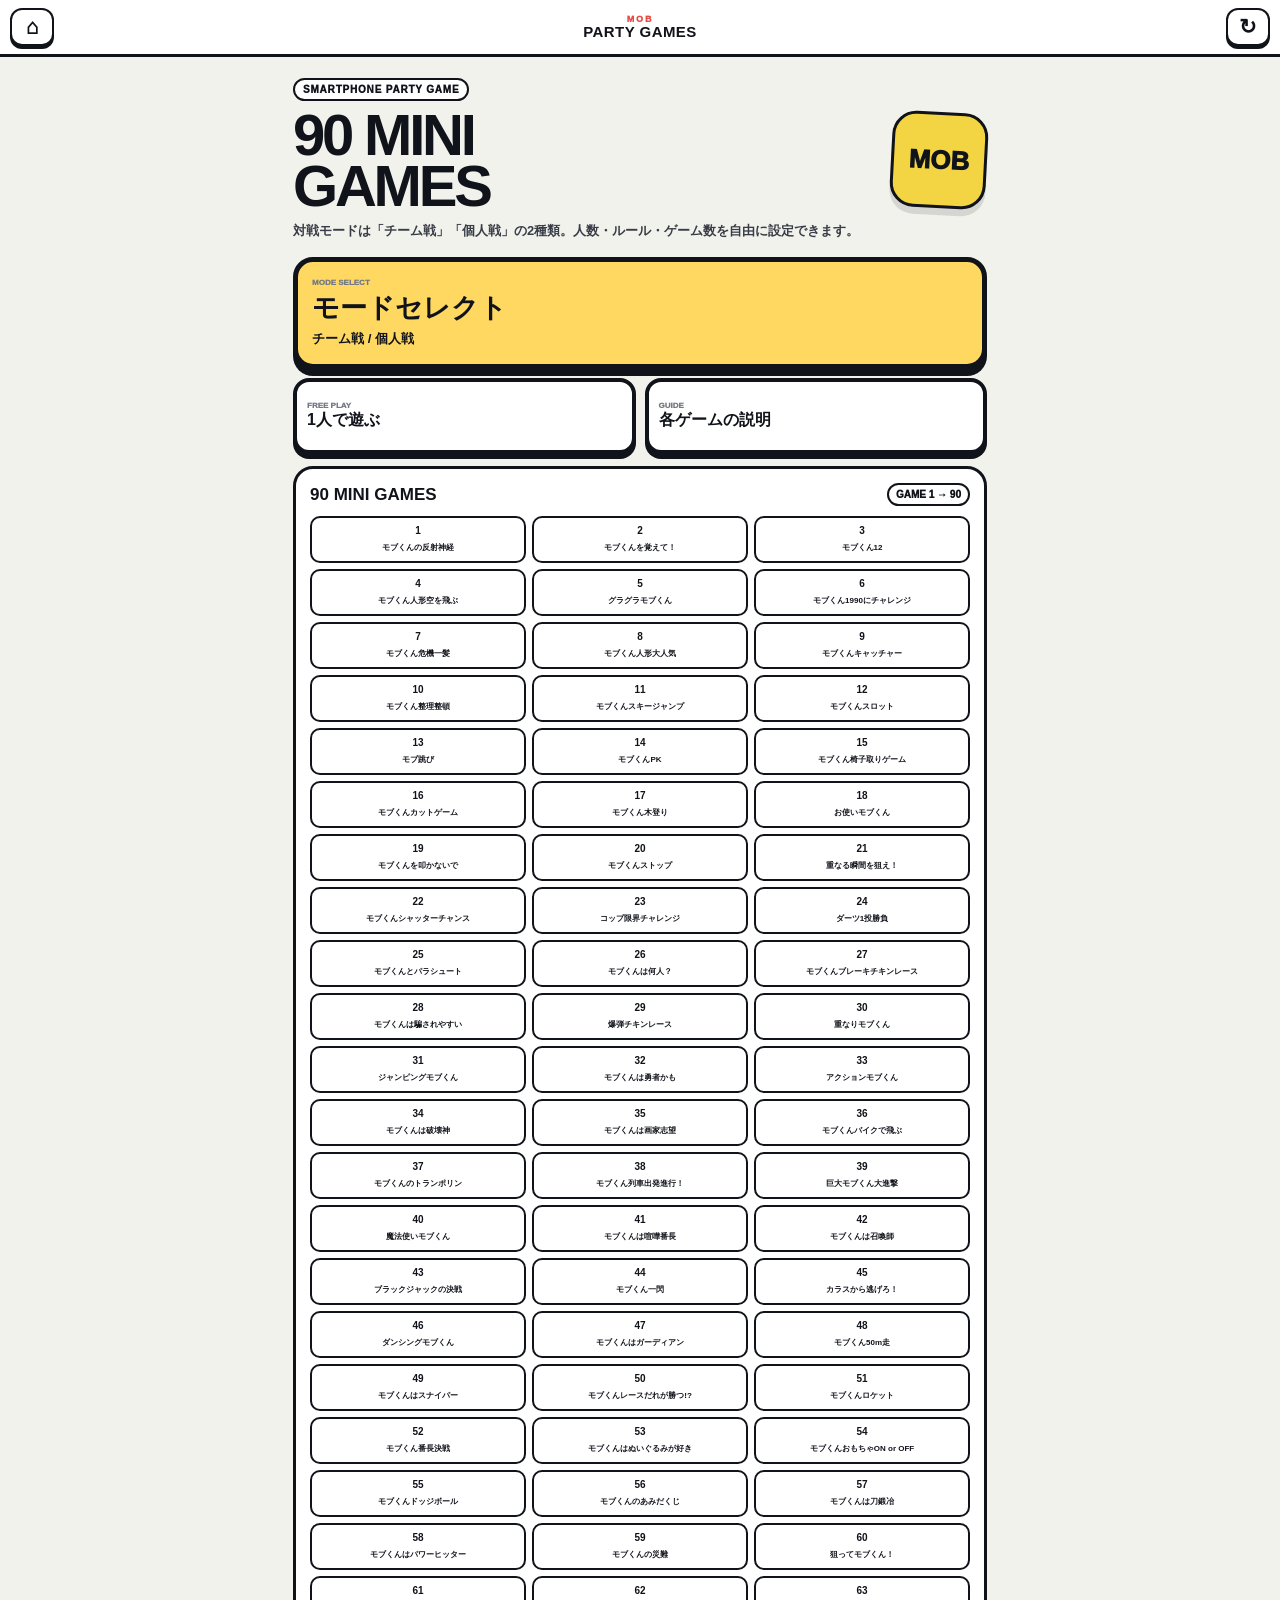
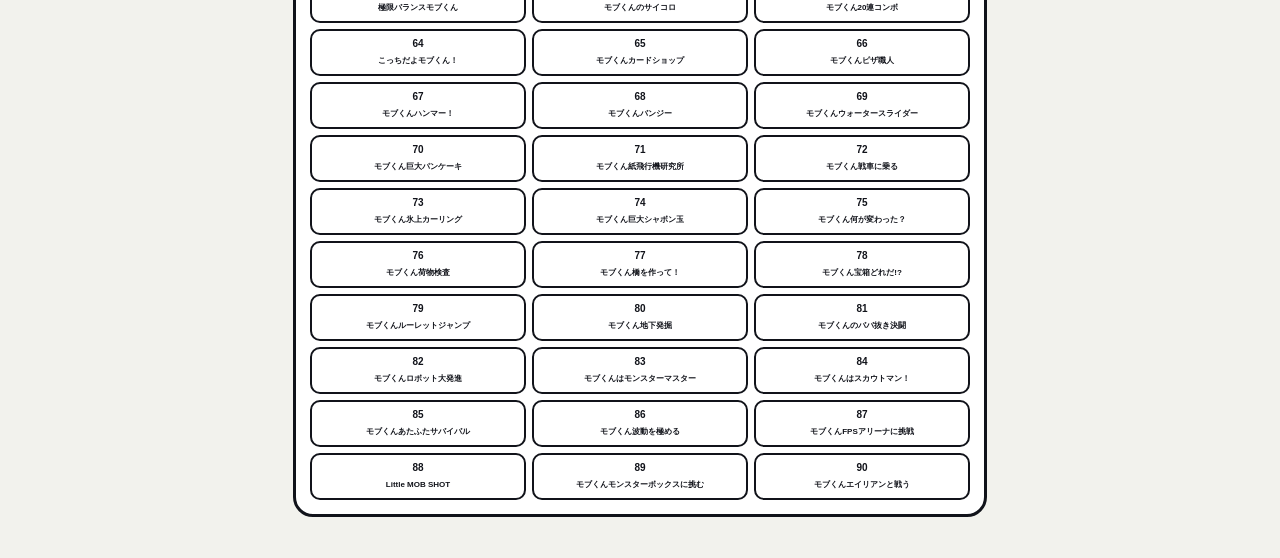
==== commit 8a5075cf: "Add files via upload" ====
--- a/index.html
+++ b/index.html
@@ -6,7 +6,7 @@
   <meta name="theme-color" content="#11131a">
   <meta name="apple-mobile-web-app-capable" content="yes">
   <meta name="mobile-web-app-capable" content="yes">
-  <title>MOB PARTY GAMES | 89 GAMES</title>
+  <title>MOB PARTY GAMES | 90 GAMES</title>
   <link rel="stylesheet" href="style.css">
 </head>
 <body>
--- a/style.css
+++ b/style.css
@@ -20444,3 +20444,341 @@
 .mb-board-v138{position:absolute;z-index:10;width:70px;height:13px;transform:translateX(-50%) rotate(-9deg);border:4px solid var(--ink);border-radius:7px;background:#f2d34f}.mb-board-v138.hit-v138{animation:mbBoardHit138 .25s ease}@keyframes mbBoardHit138{50%{rotate:8deg;translate:0 7px}}
 .mb-box-v138{position:absolute;z-index:11;width:82px;transform:translateX(-50%);border:5px solid var(--ink);border-radius:8px 8px 4px 4px;background:repeating-linear-gradient(180deg,#aa7455 0 14px,#c99368 14px 28px);transition:height .2s ease,top .2s ease}
 .mb-fx-v138{position:absolute;inset:0;pointer-events:none}.mb-pop-v138{position:absolute;z-index:30;transform:translate(-50%,-50%);color:#fff16a;-webkit-text-stroke:2px var(--ink);font-size:16px;font-weight:1000;animation:mbPop138 .62s ease forwards}.mb-pop-v138.good-v138,.mb-pop-v138.clear-v138{color:#fff}.mb-pop-v138.fail-v138{color:#ff8177}@keyframes mbPop138{to{translate:0 -30px;opacity:0}}.mb-stage-v138.clear-v138{box-shadow:inset 0 0 0 10px rgba(255,232,74,.38)}.mb-jump-v138{margin-top:7px!important;min-height:68px!important;font-size:22px!important;touch-action:none!important}
+
+
+/* =========================================================
+   V10.39 — Wave Master corrections
+   ========================================================= */
+.wave-circle-panel-v138.retry-v139{
+  box-shadow:inset 0 0 0 10px rgba(255,112,98,.22);
+}
+.wave-duel-orb-v138:before,
+.wave-duel-orb-v138:after,
+.wave-charge-aura-v138{
+  display:none!important;
+}
+.wave-duel-orb-v138>i,
+.wave-duel-orb-v138>b{
+  position:absolute;
+  left:50%;
+  top:50%;
+  width:5px;
+  height:42px;
+  transform-origin:50% 0;
+  border-radius:999px;
+  background:#dffbff;
+  box-shadow:0 0 7px currentColor;
+  animation:waveBolt139 .18s ease-out infinite alternate;
+}
+.wave-duel-orb-v138>i{
+  transform:translate(-50%,-50%) rotate(38deg) translateY(calc(var(--core) * -.72));
+}
+.wave-duel-orb-v138>b{
+  transform:translate(-50%,-50%) rotate(-54deg) translateY(calc(var(--core) * -.78));
+  animation-delay:.08s;
+}
+.wave-duel-orb-v138.enemy-v138>i,
+.wave-duel-orb-v138.enemy-v138>b{
+  background:#ffd5e7;
+}
+@keyframes waveBolt139{
+  to{height:24px;opacity:.35}
+}
+
+/* =========================================================
+   V10.39 — FPS Arena controls / infinite ammo
+   ========================================================= */
+.br-main-controls-v139{
+  display:grid;
+  grid-template-columns:repeat(4,1fr);
+  gap:4px;
+  margin-top:5px;
+}
+.br-main-controls-v139 button{
+  min-width:0;
+  min-height:52px;
+  border:4px solid var(--ink);
+  border-radius:12px;
+  background:#fff;
+  font-weight:1000;
+  font-size:16px;
+  touch-action:none!important;
+}
+.br-main-controls-v139 .shoot{
+  background:#ffd959;
+}
+.br-skill-controls-v139{
+  display:grid;
+  grid-template-columns:1fr 1fr;
+  gap:4px;
+  margin-top:4px;
+}
+.br-skill-controls-v139 button{
+  min-height:42px;
+  border:4px solid var(--ink);
+  border-radius:11px;
+  background:#fff;
+  font-size:8px;
+  font-weight:1000;
+  touch-action:none!important;
+}
+.br-skill-controls-v139 button b{
+  display:block;
+  font-size:8px;
+}
+
+/* =========================================================
+   V10.39 — Little MOB SHOT simpler space + pet
+   ========================================================= */
+.ls-stage-v138{
+  background:#101a2d!important;
+}
+.ls-space-lines-v138{
+  display:none!important;
+}
+.ls-stars-v139{
+  position:absolute;
+  inset:0;
+  pointer-events:none;
+}
+.ls-stars-v139 i{
+  position:absolute;
+  width:3px;
+  height:3px;
+  border-radius:50%;
+  background:#fff;
+  opacity:.55;
+}
+.ls-stars-v139 i:nth-child(1){left:12%;top:12%}
+.ls-stars-v139 i:nth-child(2){left:31%;top:28%}
+.ls-stars-v139 i:nth-child(3){left:74%;top:17%}
+.ls-stars-v139 i:nth-child(4){left:87%;top:42%}
+.ls-stars-v139 i:nth-child(5){left:45%;top:55%}
+.ls-stars-v139 i:nth-child(6){left:18%;top:66%}
+.ls-pet-v139{
+  position:absolute;
+  z-index:21;
+  width:38px;
+  height:32px;
+  transform:translate(-50%,-50%);
+  border:4px solid var(--ink);
+  border-radius:48% 48% 42% 42%;
+  background:#f0c477;
+  pointer-events:none;
+}
+.ls-pet-v139:before,
+.ls-pet-v139:after{
+  content:"";
+  position:absolute;
+  top:-10px;
+  width:14px;
+  height:15px;
+  border:4px solid var(--ink);
+  background:#f0c477;
+  transform:rotate(45deg);
+  z-index:-1;
+}
+.ls-pet-v139:before{left:1px}
+.ls-pet-v139:after{right:1px}
+.ls-pet-v139 i,
+.ls-pet-v139 b{
+  position:absolute;
+  top:10px;
+  width:5px;
+  height:7px;
+  border-radius:50%;
+  background:#222;
+}
+.ls-pet-v139 i{left:9px}
+.ls-pet-v139 b{right:9px}
+.ls-pet-v139 span{
+  position:absolute;
+  right:-12px;
+  bottom:2px;
+  width:15px;
+  height:8px;
+  border:4px solid var(--ink);
+  border-left:0;
+  border-radius:0 999px 999px 0;
+}
+.ls-bullet-v138.pet-v139{
+  width:6px;
+  height:12px;
+  background:#8ff0ff;
+  box-shadow:0 0 8px #8ff0ff;
+}
+
+/* =========================================================
+   V10.39 — Monster Box ground placement
+   ========================================================= */
+.mb-board-v138{
+  top:auto;
+}
+
+
+/* V10.40 GLOBAL GAMEPLAY LOCK */
+.gameplay-fit,
+.gameplay-fit *,
+.gameplay-fit *::before,
+.gameplay-fit *::after{
+  -webkit-user-select:none!important;
+  user-select:none!important;
+  -webkit-touch-callout:none!important;
+  -webkit-user-drag:none!important;
+  touch-action:none!important;
+}
+body.countdown-active-v140 .gameplay-fit{
+  pointer-events:none!important;
+}
+.countdown-layer{
+  pointer-events:auto!important;
+  touch-action:none!important;
+  -webkit-user-select:none!important;
+  user-select:none!important;
+  -webkit-touch-callout:none!important;
+}
+
+
+/* =========================================================
+   V10.40 WAVE MASTER — Z TRACE + CHARACTER-SOURCE WAVE
+   ========================================================= */
+.wave-shell-v140{height:100%;min-height:0;display:flex;flex-direction:column}
+.wave-help-v140{margin-bottom:6px;border:3px solid var(--ink);border-radius:999px;background:#fff;padding:5px 8px;text-align:center;font-size:9px;font-weight:1000}
+.wave-stage-v140{position:relative;flex:1;min-height:0;overflow:hidden;border:4px solid var(--ink);border-radius:20px;background:#172231}
+.wave-control-v140{margin-top:7px}.wave-control-v140 button{min-height:62px!important;font-size:18px!important;touch-action:none!important}
+.wave-soul-panel-v140,.wave-z-panel-v140,.wave-cinema-v140{position:absolute;inset:0}
+.wave-soul-panel-v140{display:grid;place-items:center;background:radial-gradient(circle at 50% 48%,rgba(77,129,181,.25),transparent 38%),#172231}
+.soul-gauge-v140{position:relative;width:min(70vw,260px);height:min(70vw,260px);border:7px solid var(--ink);border-radius:50%;background:conic-gradient(#ffe65b 0deg,#314250 0deg);box-shadow:0 0 0 8px rgba(103,171,225,.15),0 0 28px rgba(85,166,230,.35)}
+.soul-gauge-v140:after{content:"";position:absolute;inset:18px;border:5px solid #24313b;border-radius:50%;background:#0d1821}
+.soul-core-v140{position:absolute;z-index:4;left:50%;top:50%;width:82px;height:82px;transform:translate(-50%,-50%);border:5px solid var(--ink);border-radius:50%;background:#7ecfff;box-shadow:0 0 30px #7ecfff}
+.soul-gauge-v140>span{position:absolute;z-index:6;left:50%;bottom:30px;transform:translateX(-50%);color:#fff05e;font-size:12px;font-weight:1000}
+.soul-gauge-v140.locked-v140{animation:soulLock140 .4s ease}@keyframes soulLock140{50%{scale:1.1;box-shadow:0 0 50px #fff05d}}
+
+.wave-z-panel-v140{background:radial-gradient(circle at 50% 48%,rgba(89,205,255,.17),transparent 48%),#172231;touch-action:none!important}
+.z-title-v140{position:absolute;left:50%;top:10px;transform:translateX(-50%);border:3px solid var(--ink);border-radius:999px;background:#fff;padding:4px 12px;font-size:11px;font-weight:1000}
+.wave-z-svg-v140{position:absolute;left:50%;top:50%;width:min(92vw,350px);height:min(70vw,270px);transform:translate(-50%,-50%);touch-action:none!important}
+.wave-z-back-v140{fill:none;stroke:#152d3b;stroke-width:30;stroke-linecap:round;stroke-linejoin:round}
+.wave-z-target-v140{fill:none;stroke:#66e2ff;stroke-width:18;stroke-linecap:round;stroke-linejoin:round;filter:drop-shadow(0 0 10px #62e4ff);animation:zGlow140 .6s ease-in-out infinite alternate}
+@keyframes zGlow140{to{stroke:#eafcff;filter:drop-shadow(0 0 18px #7ceaff)}}
+.wave-z-user-v140{fill:none;stroke:#fff05d;stroke-width:9;stroke-linecap:round;stroke-linejoin:round;filter:drop-shadow(0 0 6px #fff05d)}
+.wave-z-start-v140{fill:#77e788;stroke:#14222b;stroke-width:5}.wave-z-goal-v140{fill:#ffdc58;stroke:#14222b;stroke-width:5}
+.wave-z-hint-v140{position:absolute;left:50%;bottom:45px;transform:translateX(-50%);white-space:nowrap;color:#c9f6ff;font-size:10px;font-weight:1000}
+.wave-z-progress-v140{position:absolute;left:50%;bottom:17px;transform:translateX(-50%);color:#fff;font-size:21px;font-weight:1000}
+.wave-z-panel-v140.retry-v140{box-shadow:inset 0 0 0 9px rgba(255,112,96,.20)}
+.wave-z-panel-v140.success-v140{box-shadow:inset 0 0 0 10px rgba(255,233,74,.28)}
+
+.wave-cinema-v140{background:linear-gradient(#1c3047 0 70%,#615349 70%)}
+.wave-duel-bg-v140{position:absolute;inset:0;background:radial-gradient(circle at 50% 46%,rgba(84,141,211,.26),transparent 40%),repeating-linear-gradient(0deg,transparent 0 34px,rgba(255,255,255,.025) 35px 36px)}
+.wave-duel-ground-v140{position:absolute;left:0;right:0;bottom:0;height:30%;border-top:5px solid var(--ink);background:#62564b}
+.wave-duel-mob-v140{position:absolute;z-index:12;bottom:15%;width:94px;height:112px;background-size:contain;background-position:center;background-repeat:no-repeat;will-change:translate}
+.wave-duel-mob-v140.player-v140{left:3%}.wave-duel-mob-v140.enemy-v140{right:3%;transform:scaleX(-1)}
+.wave-duel-mob-v140.charge-v140{animation:mobCharge140 .18s ease-in-out infinite alternate}@keyframes mobCharge140{to{translate:6px -3px;filter:drop-shadow(0 0 8px #fff)}}
+.wave-duel-mob-v140.enemy-v140.charge-v140{animation-name:mobChargeEnemy140}@keyframes mobChargeEnemy140{to{translate:-6px -3px;filter:drop-shadow(0 0 8px #fff)}}
+.wave-source-v140{position:absolute;z-index:20;top:54%;width:1px;height:1px;will-change:translate}
+.wave-source-v140.player-v140{left:29%}.wave-source-v140.enemy-v140{left:71%}
+.wave-source-v140:before{content:"";position:absolute;left:0;top:0;width:24px;height:24px;transform:translate(-50%,-50%) rotate(45deg);background:#d9fbff;clip-path:polygon(50% 0,62% 37%,100% 50%,62% 63%,50% 100%,38% 63%,0 50%,38% 37%);opacity:.7;filter:drop-shadow(0 0 8px #82eaff)}
+.wave-source-v140.enemy-v140:before{background:#ffd5e7;filter:drop-shadow(0 0 8px #ff78b1)}
+.wave-source-v140.charge-v140:before{animation:sourceCharge140 .16s ease-in-out infinite alternate}@keyframes sourceCharge140{to{scale:1.8;opacity:1}}
+.wave-orb-v140{position:absolute;left:0;top:0;width:var(--core);height:var(--core);transform:translate(-50%,-50%);border:5px solid var(--ink);border-radius:50%;background:radial-gradient(circle,#fff 0 18%,#89ebff 19% 52%,#456bff 53%);box-shadow:0 0 18px #6be6ff,0 0 38px rgba(91,98,255,.70)}
+.wave-orb-v140.enemy-v140{background:radial-gradient(circle,#fff 0 15%,#ffb4d4 16% 46%,#f34b98 47% 72%,#7f1e67 73%);box-shadow:0 0 22px #ff7ab5,0 0 48px #a83181}
+.wave-orb-v140>i,.wave-orb-v140>b,.wave-orb-v140>span{position:absolute;left:50%;top:50%;width:5px;height:38px;border-radius:999px;background:#dffbff;transform-origin:50% 0;animation:orbBolt140 .16s ease-out infinite alternate}
+.wave-orb-v140>i{transform:translate(-50%,-50%) rotate(32deg) translateY(-34px)}
+.wave-orb-v140>b{transform:translate(-50%,-50%) rotate(-51deg) translateY(-37px);animation-delay:.06s}
+.wave-orb-v140>span{transform:translate(-50%,-50%) rotate(102deg) translateY(-32px);animation-delay:.11s}
+.wave-orb-v140.enemy-v140>i,.wave-orb-v140.enemy-v140>b,.wave-orb-v140.enemy-v140>span{background:#ffd5e7}
+@keyframes orbBolt140{to{height:19px;opacity:.3}}
+.wave-orb-v140.charge-v140{animation:orbCharge140 .15s ease-in-out infinite alternate}@keyframes orbCharge140{to{scale:.82;filter:brightness(1.5)}}
+.wave-orb-v140.strong-v140{box-shadow:0 0 22px #fff,0 0 44px #66e6ff,0 0 68px #6b5cff}.wave-orb-v140.max-v140{filter:brightness(1.3);box-shadow:0 0 28px #fff,0 0 58px #68edff,0 0 92px #7b61ff}
+.wave-beam-v140{position:absolute;z-index:16;top:54%;height:var(--beamH);transform:translateY(-50%);opacity:0;will-change:width,translate}
+.wave-beam-v140.player-v140{left:29%;width:21%;background:linear-gradient(90deg,#fff,#9ef4ff,#5bbfff);clip-path:polygon(0 28%,100% 0,100% 100%,0 72%);box-shadow:0 0 24px #62dcff}
+.wave-beam-v140.enemy-v140{right:29%;width:21%;background:linear-gradient(270deg,#fff,#ff9bc7,#f34b98);clip-path:polygon(0 0,100% 28%,100% 72%,0 100%);box-shadow:0 0 28px #ff62a8}
+.wave-beam-v140.fire-v140{opacity:1;animation:beamPulse140 .12s ease-in-out infinite alternate}@keyframes beamPulse140{to{filter:brightness(1.35);scale:1 1.12}}
+.wave-beam-v140.burst-v140{animation:beamBurst140 .45s ease forwards}@keyframes beamBurst140{to{height:150px;opacity:0;scale:1.4}}
+.wave-clash-v140{position:absolute;z-index:28;left:50%;top:54%;width:58px;height:58px;transform:translate(-50%,-50%);border-radius:50%;opacity:0;background:#fff;box-shadow:0 0 24px #fff,0 0 52px #ffe86d,0 0 82px #7de8ff}
+.wave-clash-v140.active-v140{opacity:1;animation:clashPulse140 .11s ease-in-out infinite alternate}@keyframes clashPulse140{to{scale:1.35;rotate:12deg}}
+.wave-fx-v140{position:absolute;z-index:31;left:50%;top:54%}.wave-fx-v140 i{position:absolute;width:7px;height:30px;border-radius:999px;background:#fff16a;transform:translate(-50%,-50%) rotate(var(--rot));animation:waveSpark140 .15s ease-out forwards}@keyframes waveSpark140{to{translate:var(--sx) var(--sy);opacity:0}}
+.wave-text-v140{position:absolute;z-index:38;left:50%;top:7%;width:94%;transform:translateX(-50%);text-align:center;font-size:23px;font-weight:1000;color:#fff16a;-webkit-text-stroke:3px var(--ink);opacity:0}.wave-text-v140.show-v140{opacity:1}.wave-text-v140.win-v140{color:#fff16a}.wave-text-v140.lose-v140{color:#ff887c}
+.wave-duel-mob-v140.blown-v140{animation:waveBlow140 .9s cubic-bezier(.18,.72,.18,1) forwards}.wave-duel-mob-v140.player-v140.blown-v140{--bx:-250px;--br:-70deg}.wave-duel-mob-v140.enemy-v140.blown-v140{--bx:250px;--br:70deg}@keyframes waveBlow140{to{translate:var(--bx) -115px;rotate:var(--br);scale:.42;opacity:.12}}
+.wave-stage-v140.charge-shake-v140{animation:chargeShake140 .11s linear 2}@keyframes chargeShake140{50%{translate:2px -2px}}
+.wave-stage-v140.fight-shake-v140{animation:fightShake140 .10s linear infinite}@keyframes fightShake140{25%{translate:-3px 2px}50%{translate:3px -2px}75%{translate:-2px 1px}}
+.wave-stage-v140.finish-impact-v140{animation:finishImpact140 .72s ease}@keyframes finishImpact140{12%{translate:-9px 5px}25%{translate:10px -4px}42%{translate:-7px 3px}60%{translate:6px -2px}}
+.wave-fire-btn-v140{background:#ffe45d!important;color:#17191d!important}
+
+/* FPS main row is always four equal controls. */
+.br-main-controls-v139{
+  grid-template-columns:repeat(4,minmax(0,1fr))!important;
+}
+.br-main-controls-v139 button,
+.br-skill-controls-v139 button{
+  -webkit-user-select:none!important;
+  user-select:none!important;
+  -webkit-touch-callout:none!important;
+  touch-action:none!important;
+}
+
+
+/* =========================================================
+   V10.40 ALIEN BATTLE
+   ========================================================= */
+.alien-shell-v140{height:100%;min-height:0;display:flex;flex-direction:column}
+.alien-hud-v140{display:grid;grid-template-columns:1.25fr 1fr 1fr;gap:4px;margin-bottom:5px}
+.alien-hud-v140>div{border:3px solid var(--ink);border-radius:10px;background:#fff;padding:3px;text-align:center;min-width:0}
+.alien-hud-v140 span,.alien-hud-v140 b{display:block}.alien-hud-v140 span{font-size:6px;color:var(--muted);font-weight:1000}.alien-hud-v140 b{font-size:10px;white-space:nowrap}
+.alien-stage-v140{position:relative;flex:1;min-height:290px;overflow:hidden;border:4px solid var(--ink);border-radius:20px;background:#17243b;touch-action:none!important}
+.alien-sky-v140{position:absolute;inset:0 0 26%;background:linear-gradient(#17243b,#40506c)}
+.alien-sky-v140 i{position:absolute;width:4px;height:4px;border-radius:50%;background:#fff;opacity:.45}.alien-sky-v140 i:nth-child(1){left:18%;top:18%}.alien-sky-v140 i:nth-child(2){left:48%;top:30%}.alien-sky-v140 i:nth-child(3){left:72%;top:12%}
+.alien-ground-v140{position:absolute;left:0;right:0;bottom:0;height:48px;border-top:5px solid var(--ink);background:#4e4a50}
+.alien-layer-v140{position:absolute;inset:0;pointer-events:none}
+
+.alien-boss-v140{position:absolute;z-index:10;width:112px;height:176px;will-change:translate}
+.alien-head-v140{position:absolute;left:10px;top:0;width:92px;height:76px;border:6px solid var(--ink);border-radius:48% 48% 42% 42%;background:#83d26a}
+.alien-head-v140 .eye{position:absolute;top:22px;width:12px;height:16px;border-radius:50%;background:#151719}.alien-head-v140 .e1{left:22px}.alien-head-v140 .e2{right:22px}
+.alien-head-v140 .mouth{position:absolute;left:50%;bottom:11px;width:30px;height:12px;transform:translateX(-50%);border:4px solid var(--ink);border-radius:0 0 999px 999px;background:#321f28}
+.alien-body-v140{position:absolute;left:16px;top:64px;width:80px;height:102px;border:6px solid var(--ink);border-radius:38% 38% 25% 25%;background:#6cb75d}
+.alien-arm-v140{position:absolute;z-index:-1;left:-2px;top:82px;width:58px;height:26px;border:6px solid var(--ink);border-radius:999px;background:#73c360;transform-origin:100% 50%}
+.alien-arm-v140.warning-v140{animation:alienArmWarn140 .15s ease-in-out infinite alternate}@keyframes alienArmWarn140{to{filter:brightness(1.4);translate:-6px 0}}
+.alien-arm-v140.punch-v140{animation:alienLongPunch140 .42s ease-out}@keyframes alienLongPunch140{50%,70%{width:300px;translate:-245px 0}}
+.alien-boss-hp-v140{position:absolute;left:8px;right:8px;bottom:-10px;height:8px;border:2px solid var(--ink);background:#2d3034}.alien-boss-hp-v140 i{display:block;width:100%;height:100%;background:#ff6b67}
+.alien-boss-v140.hit-v140{animation:alienBossHit140 .15s ease}@keyframes alienBossHit140{50%{translate:8px 0;filter:brightness(1.6)}}
+.alien-boss-v140.attack-mouth-v140 .mouth{box-shadow:0 0 18px #ff7a39;background:#ff8a3e}
+.alien-boss-v140.summon-v140{animation:alienSummon140 .18s ease-in-out 3 alternate}@keyframes alienSummon140{to{translate:0 -8px}}
+.alien-boss-v140.full-charge-v140{filter:drop-shadow(0 0 22px #dc70ff);animation:alienBossCharge140 .15s ease-in-out infinite alternate}@keyframes alienBossCharge140{to{scale:1.04}}
+.alien-boss-v140.defeat-v140{animation:alienBossDown140 1s ease forwards}@keyframes alienBossDown140{to{translate:80px 40px;rotate:65deg;opacity:.15}}
+
+.alien-robot-v140{position:absolute;z-index:16;width:50px;height:52px;will-change:left,top}
+.alien-robot-pilot-v140{position:absolute;left:50%;top:-10px;width:32px;height:32px;transform:translateX(-50%);background-size:contain;background-position:center;background-repeat:no-repeat;z-index:3}
+.alien-robot-body-v140{position:absolute;left:5px;bottom:0;width:40px;height:36px;border:5px solid var(--ink);border-radius:12px;background:#8aa8c7}
+.alien-robot-body-v140:before,.alien-robot-body-v140:after{content:"";position:absolute;bottom:-7px;width:12px;height:12px;border:4px solid var(--ink);border-radius:4px;background:#667b91}.alien-robot-body-v140:before{left:2px}.alien-robot-body-v140:after{right:2px}
+.alien-robot-body-v140 i,.alien-robot-body-v140 b{position:absolute;top:10px;width:7px;height:7px;border-radius:50%;background:#ffe45d}.alien-robot-body-v140 i{left:7px}.alien-robot-body-v140 b{right:7px}
+.alien-robot-hp-v140{position:absolute;left:2px;right:2px;bottom:-8px;height:5px;border:1px solid var(--ink);background:#2b2d31}.alien-robot-hp-v140 span{display:block;width:100%;height:100%;background:#70dc78}
+.alien-robot-v140.player-v140{filter:drop-shadow(0 0 5px #fff05d)}
+.alien-robot-v140.charging-v140{filter:drop-shadow(0 0 12px #72e9ff);animation:robotCharge140 .14s ease-in-out infinite alternate}@keyframes robotCharge140{to{translate:2px -2px}}
+.alien-robot-v140.fire-v140{animation:robotFire140 .16s ease}@keyframes robotFire140{50%{translate:-5px 0}}
+.alien-robot-v140.hit-v140{animation:robotHit140 .16s ease}@keyframes robotHit140{50%{filter:brightness(1.8);scale:.9}}
+.alien-robot-v140.stunned-v140{filter:drop-shadow(0 0 10px #ffe45d);animation:robotStun140 .12s linear infinite}@keyframes robotStun140{50%{translate:3px 0}}
+.alien-robot-v140.down-v140{animation:robotDown140 .55s ease forwards}@keyframes robotDown140{to{translate:0 22px;rotate:80deg;opacity:.18}}
+
+.alien-shot-v140{position:absolute;z-index:24;transform:translate(-50%,-50%);border:5px solid var(--ink);border-radius:50%;background:radial-gradient(circle,#fff 0 18%,#8deaff 19% 50%,#4975ff 51%);box-shadow:0 0 16px #74e5ff,0 0 32px #586dff}
+.alien-shot-v140.ally-v140{border-width:3px;background:radial-gradient(circle,#fff 0 20%,#8ff0ff 21% 60%,#4f9dff 61%);box-shadow:0 0 10px #8beeff}
+.alien-fireball-v140{position:absolute;z-index:23;width:34px;height:34px;transform:translate(-50%,-50%);border:4px solid var(--ink);border-radius:50%;background:radial-gradient(circle,#fff067 0 18%,#ff8b38 19% 62%,#e94335 63%);box-shadow:0 0 18px #ff6f36}
+.alien-kid-v140{position:absolute;z-index:18;width:34px;height:31px;transform:translate(-50%,0);border:4px solid var(--ink);border-radius:48% 48% 38% 38%;background:#84cb69}
+.alien-kid-v140 i,.alien-kid-v140 b{position:absolute;top:9px;width:5px;height:7px;border-radius:50%;background:#1d2021}.alien-kid-v140 i{left:8px}.alien-kid-v140 b{right:8px}
+.alien-kid-v140.punch-v140{animation:kidPunch140 .16s ease}@keyframes kidPunch140{50%{translate:-8px 0}}
+.alien-kid-v140.dead-v140{animation:kidDead140 .34s ease forwards}@keyframes kidDead140{to{scale:.2;opacity:0}}
+
+.alien-full-wave-v140{position:absolute;z-index:27;right:91px;top:47%;width:0;height:105px;transform:translateY(-50%);background:linear-gradient(270deg,#fff,#d983ff,#8048e8);clip-path:polygon(0 8%,100% 0,100% 100%,0 92%);opacity:0;box-shadow:0 0 35px #b969ff}
+.alien-full-wave-v140.charging-v140{width:70px;opacity:.5;animation:alienWaveCharge140 .15s ease-in-out infinite alternate}@keyframes alienWaveCharge140{to{height:135px;filter:brightness(1.5)}}
+.alien-full-wave-v140.fire-v140{opacity:.95;animation:alienWaveFire140 .62s ease-out forwards}@keyframes alienWaveFire140{from{width:70px}to{width:calc(100% - 90px);translate:calc(-100% + 90px) 0}}
+
+.alien-message-v140{position:absolute;z-index:40;left:50%;top:7%;width:94%;transform:translateX(-50%);text-align:center;color:#fff16a;-webkit-text-stroke:3px var(--ink);font-size:20px;font-weight:1000;pointer-events:none}
+.alien-message-v140.win-v140{font-size:27px}.alien-message-v140.lose-v140{color:#ff887c}
+.alien-pop-v140{position:absolute;z-index:42;transform:translate(-50%,-50%);color:#fff16a;-webkit-text-stroke:2px var(--ink);font-size:12px;font-weight:1000;animation:alienPop140 .6s ease forwards}@keyframes alienPop140{to{translate:0 -32px;opacity:0}}
+.alien-pop-v140.boss-hit-v140{color:#8df4ff;font-size:16px}
+.alien-stage-v140.alien-shake-v140{animation:alienShake140 .10s linear infinite}@keyframes alienShake140{25%{translate:-4px 2px}50%{translate:4px -2px}75%{translate:-3px 1px}}
+.alien-stage-v140.victory-v140{box-shadow:inset 0 0 0 9px rgba(255,231,76,.32)}
+
+.alien-controls-v140{display:grid;grid-template-columns:repeat(4,minmax(0,1fr));gap:4px;margin-top:6px}
+.alien-controls-v140 button{min-width:0;min-height:58px;border:4px solid var(--ink);border-radius:12px;background:#fff;font-size:15px;font-weight:1000;touch-action:none!important;-webkit-user-select:none!important;user-select:none!important;-webkit-touch-callout:none!important}
+.alien-controls-v140 .shoot{position:relative;background:linear-gradient(90deg,#8fe8ff calc(var(--charge,0)*100%),#fff calc(var(--charge,0)*100%));overflow:hidden}
+.alien-controls-v140 .shoot:after{content:"MAX 3s";position:absolute;left:50%;bottom:3px;transform:translateX(-50%);font-size:6px}
+.alien-controls-v140 .shoot.charging-v140{box-shadow:inset 0 0 0 4px #ffe65d}
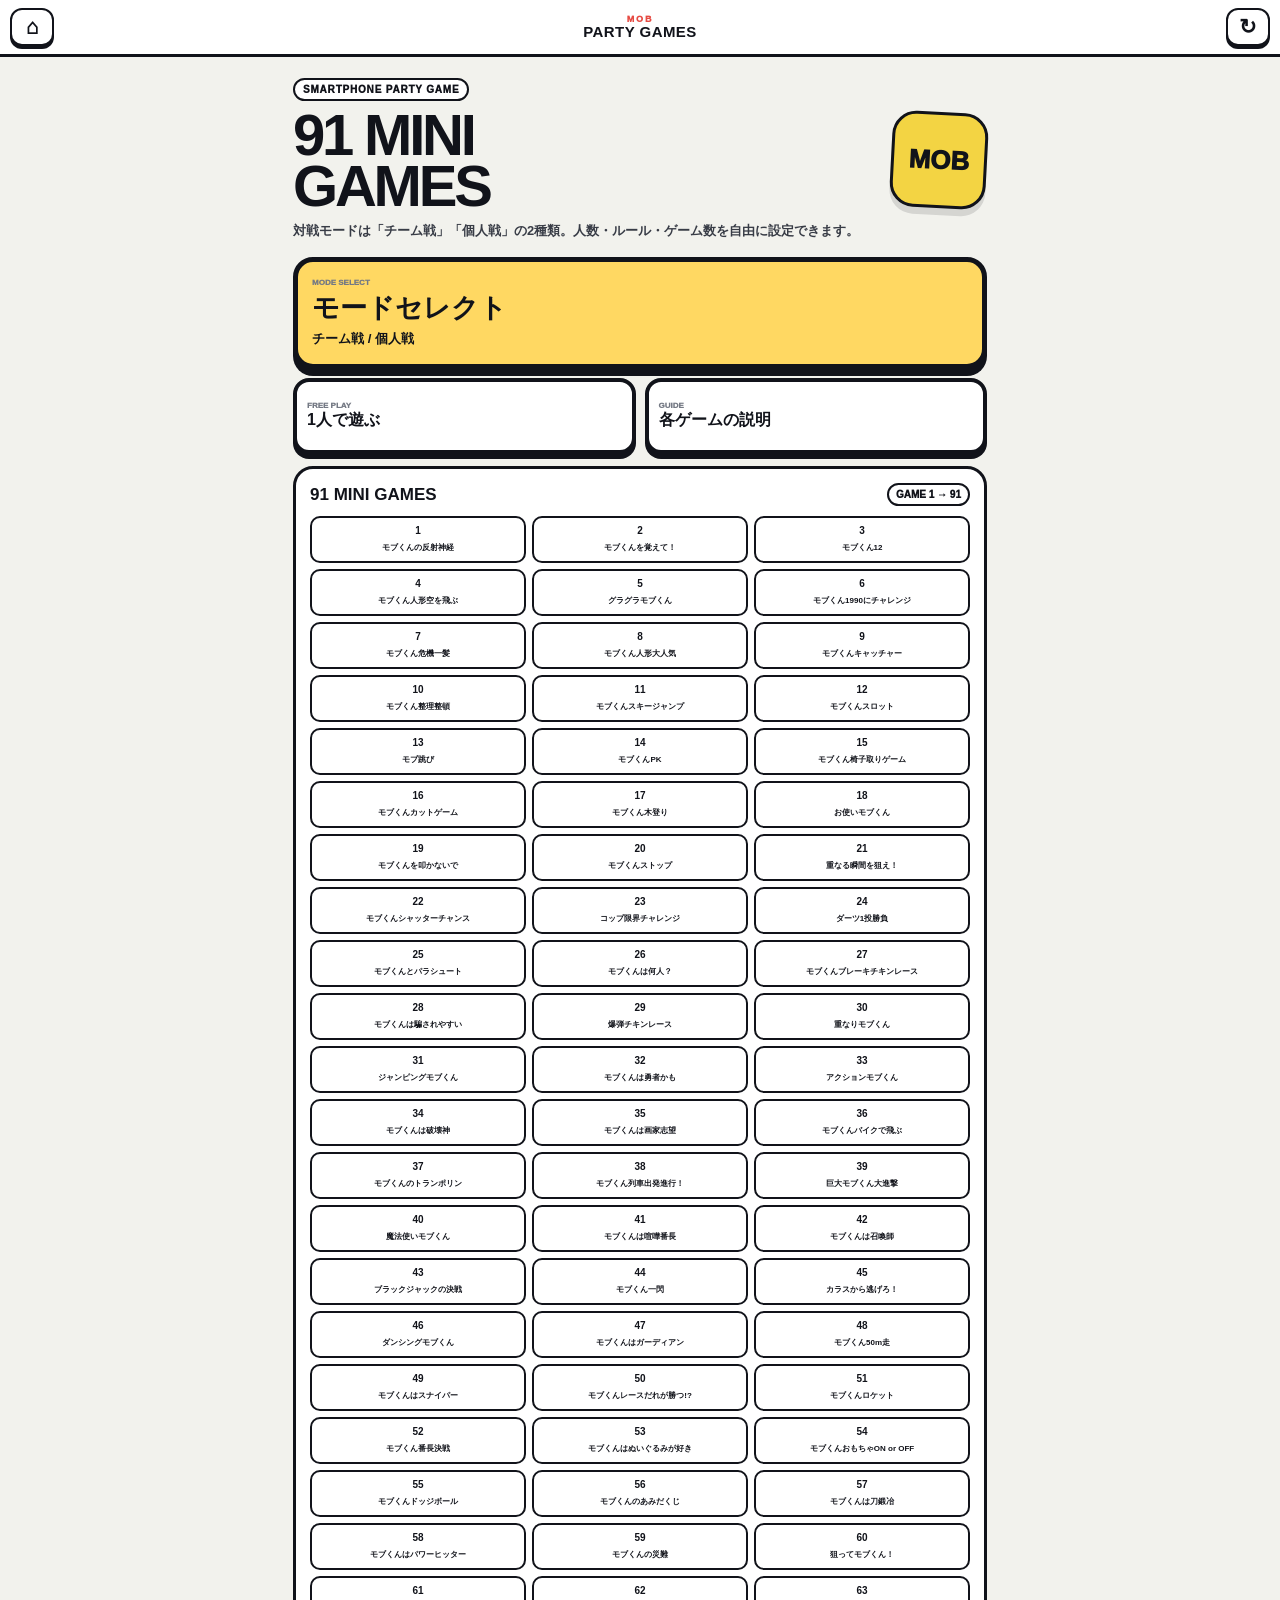
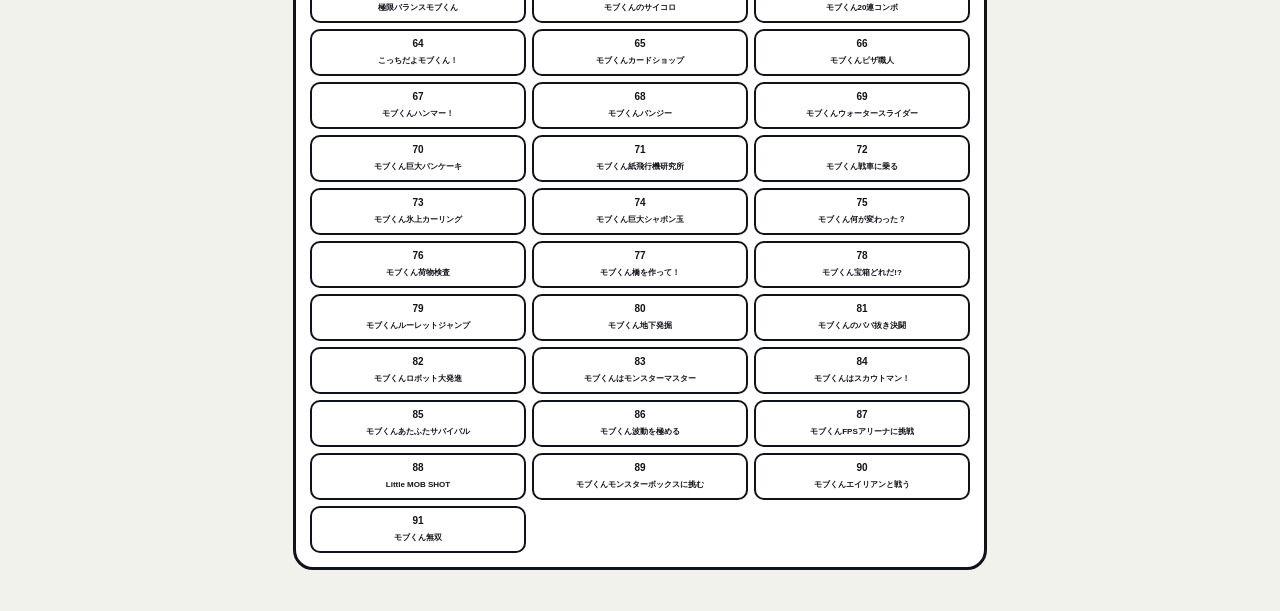
==== commit caaef7f7: "Add files via upload" ====
--- a/index.html
+++ b/index.html
@@ -6,7 +6,7 @@
   <meta name="theme-color" content="#11131a">
   <meta name="apple-mobile-web-app-capable" content="yes">
   <meta name="mobile-web-app-capable" content="yes">
-  <title>MOB PARTY GAMES | 90 GAMES</title>
+  <title>MOB PARTY GAMES | 91 GAMES</title>
   <link rel="stylesheet" href="style.css">
 </head>
 <body>
--- a/style.css
+++ b/style.css
@@ -20782,3 +20782,1041 @@
 .alien-controls-v140 .shoot{position:relative;background:linear-gradient(90deg,#8fe8ff calc(var(--charge,0)*100%),#fff calc(var(--charge,0)*100%));overflow:hidden}
 .alien-controls-v140 .shoot:after{content:"MAX 3s";position:absolute;left:50%;bottom:3px;transform:translateX(-50%);font-size:6px}
 .alien-controls-v140 .shoot.charging-v140{box-shadow:inset 0 0 0 4px #ffe65d}
+
+
+/* =========================================================
+   V10.41 WAVE MASTER
+   波動球をモブくんの身体に重ねて発生させる
+   ========================================================= */
+.wave-source-v140.player-v140{left:26.5%!important}
+.wave-source-v140.enemy-v140{left:73.5%!important}
+.wave-beam-v140.player-v140{left:26.5%!important;width:23.5%}
+.wave-beam-v140.enemy-v140{right:26.5%!important;width:23.5%}
+.wave-orb-v140{
+  border-width:6px;
+}
+.wave-orb-v140.player-v140{
+  box-shadow:
+    0 0 20px #fff,
+    0 0 42px #66e8ff,
+    0 0 76px rgba(84,91,255,.8);
+}
+.wave-orb-v140.enemy-v140{
+  box-shadow:
+    0 0 22px #fff,
+    0 0 48px #ff72b2,
+    0 0 82px rgba(154,41,123,.85);
+}
+
+/* =========================================================
+   V10.41 FPS AIR STRIKE
+   ========================================================= */
+.br-fighter-v141{
+  position:absolute;
+  z-index:31;
+  left:-72px;
+  top:18px;
+  width:66px;
+  height:24px;
+  border:4px solid var(--ink);
+  border-radius:60% 22% 22% 60%;
+  background:#d7e0e5;
+  clip-path:polygon(0 38%,58% 38%,78% 0,88% 0,81% 39%,100% 45%,100% 62%,80% 64%,88% 100%,77% 100%,57% 65%,0 65%);
+  filter:drop-shadow(0 4px 0 rgba(0,0,0,.18));
+  transition:left 1.05s linear;
+}
+.br-fighter-v141.fly-v141{
+  left:calc(100% + 18px);
+}
+.br-air-missile-v141{
+  position:absolute;
+  z-index:33;
+  width:8px;
+  height:28px;
+  transform:translate(-50%,-50%);
+  border:3px solid var(--ink);
+  border-radius:999px;
+  background:#f4e56a;
+  transition:top .43s cubic-bezier(.34,.02,.7,1);
+}
+.br-air-missile-v141:after{
+  content:"";
+  position:absolute;
+  left:50%;
+  top:-12px;
+  width:5px;
+  height:13px;
+  transform:translateX(-50%);
+  background:#ff7956;
+  border-radius:999px;
+}
+.br-air-blast-v141{
+  position:absolute;
+  z-index:34;
+  width:28px;
+  height:28px;
+  transform:translate(-50%,-50%);
+  border:7px solid #ffcf4e;
+  border-radius:50%;
+  box-shadow:0 0 16px #ff8b47;
+  animation:brAirBlast141 .5s ease-out forwards;
+}
+@keyframes brAirBlast141{
+  to{scale:3.3;opacity:0}
+}
+
+/* =========================================================
+   V10.41 GIANT OMINOUS ALIEN
+   ========================================================= */
+.alien-boss-v140.giant-v141{
+  overflow:visible;
+  animation:alienGiantIdle141 1.5s ease-in-out infinite alternate;
+}
+@keyframes alienGiantIdle141{
+  to{translate:0 -4px}
+}
+.alien-head-v140{
+  left:20px!important;
+  top:3px!important;
+  width:132px!important;
+  height:102px!important;
+  border-width:7px!important;
+  border-radius:44% 44% 38% 38%!important;
+  background:#49335f!important;
+  box-shadow:
+    inset 0 -18px 0 #342546,
+    0 0 22px rgba(180,68,212,.35);
+}
+.alien-head-v140 .eye{
+  top:31px!important;
+  width:14px!important;
+  height:18px!important;
+  background:#ff4e80!important;
+  box-shadow:0 0 9px #ff4e80;
+}
+.alien-head-v140 .e1{left:25px!important}
+.alien-head-v140 .e2{right:25px!important}
+.alien-head-v140 .e3{
+  display:block;
+  left:50%;
+  top:16px!important;
+  transform:translateX(-50%);
+  width:12px!important;
+  height:14px!important;
+}
+.alien-head-v140 .mouth{
+  bottom:10px!important;
+  width:55px!important;
+  height:20px!important;
+  border-width:5px!important;
+  background:#180f1f!important;
+  box-shadow:inset 0 -5px 0 #a72e62;
+}
+.alien-body-v140{
+  left:26px!important;
+  top:88px!important;
+  width:122px!important;
+  height:calc(100% - 96px)!important;
+  min-height:178px;
+  border-width:7px!important;
+  border-radius:34% 34% 24% 24%!important;
+  background:#3e2b55!important;
+  box-shadow:inset 0 0 0 12px #52356b;
+}
+.alien-horn-v141{
+  position:absolute;
+  z-index:3;
+  top:-23px;
+  width:42px;
+  height:62px;
+  border:6px solid var(--ink);
+  background:#6b3d81;
+  clip-path:polygon(50% 0,100% 100%,0 100%);
+}
+.alien-horn-v141.h1{
+  left:21px;
+  rotate:-18deg;
+}
+.alien-horn-v141.h2{
+  right:18px;
+  rotate:18deg;
+}
+.alien-spike-v141{
+  position:absolute;
+  right:-28px;
+  width:38px;
+  height:45px;
+  border:5px solid var(--ink);
+  background:#6f3e81;
+  clip-path:polygon(0 50%,100% 0,100% 100%);
+}
+.alien-spike-v141.s1{top:18%}
+.alien-spike-v141.s2{top:43%}
+.alien-spike-v141.s3{top:68%}
+
+.alien-arm-v140.left-v141{
+  left:-11px!important;
+  top:35%!important;
+  width:83px!important;
+  height:31px!important;
+  border-width:6px!important;
+  background:#4f3369!important;
+  transform-origin:100% 50%;
+  animation:alienLeftArmIdle141 .7s ease-in-out infinite alternate;
+}
+@keyframes alienLeftArmIdle141{
+  from{rotate:-11deg}
+  to{rotate:9deg}
+}
+.alien-arm-v140.left-v141.warning-v140{
+  animation:alienArmWarn141 .12s ease-in-out infinite alternate!important;
+}
+@keyframes alienArmWarn141{
+  to{filter:brightness(1.8);rotate:15deg}
+}
+.alien-arm-v140.left-v141.punch-v140{
+  animation:alienLongPunch141 .44s ease-out!important;
+}
+@keyframes alienLongPunch141{
+  0%{width:83px;translate:0 0;rotate:8deg}
+  45%,72%{width:360px;translate:-286px 68px;rotate:-12deg}
+  100%{width:83px;translate:0 0;rotate:8deg}
+}
+.alien-arm-v141.right-v141{
+  position:absolute;
+  z-index:-1;
+  right:-18px;
+  top:42%;
+  width:86px;
+  height:31px;
+  border:6px solid var(--ink);
+  border-radius:999px;
+  background:#4f3369;
+  transform-origin:0 50%;
+  animation:alienRightArmIdle141 .82s ease-in-out infinite alternate;
+}
+@keyframes alienRightArmIdle141{
+  from{rotate:12deg}
+  to{rotate:-11deg}
+}
+.alien-leg-v141{
+  position:absolute;
+  z-index:-2;
+  bottom:-9px;
+  width:42px;
+  height:108px;
+  border:7px solid var(--ink);
+  border-radius:999px 999px 14px 14px;
+  background:#38284c;
+  transform-origin:50% 10%;
+}
+.alien-leg-v141.leg1{
+  left:38px;
+  animation:alienLegOne141 .85s ease-in-out infinite alternate;
+}
+.alien-leg-v141.leg2{
+  right:25px;
+  animation:alienLegTwo141 .85s ease-in-out infinite alternate;
+}
+@keyframes alienLegOne141{
+  from{rotate:5deg}
+  to{rotate:-8deg}
+}
+@keyframes alienLegTwo141{
+  from{rotate:-5deg}
+  to{rotate:8deg}
+}
+.alien-boss-hp-v140{
+  left:15px!important;
+  right:15px!important;
+  bottom:-8px!important;
+  height:10px!important;
+}
+
+/* Charge ball visibly grows at robot muzzle, then same DOM becomes shot. */
+.alien-charge-ball-v141{
+  position:absolute;
+  z-index:25;
+  transform:translate(-50%,-50%);
+  border:5px solid var(--ink);
+  border-radius:50%;
+  background:
+    radial-gradient(circle,#fff 0 16%,#9af1ff 17% 46%,#5378ff 47% 72%,#2834a6 73%);
+  box-shadow:
+    0 0 calc(12px + var(--power,0)*28px) #75e7ff,
+    0 0 calc(20px + var(--power,0)*48px) #5c6dff;
+  animation:alienChargeOrb141 .14s ease-in-out infinite alternate;
+  pointer-events:none;
+}
+@keyframes alienChargeOrb141{
+  to{filter:brightness(1.35);scale:1.04}
+}
+.alien-shot-v140.charged-v141{
+  border-width:6px;
+  background:
+    radial-gradient(circle,#fff 0 14%,#9af1ff 15% 44%,#5378ff 45% 70%,#2834a6 71%);
+  box-shadow:
+    0 0 22px #7cecff,
+    0 0 46px #5d6eff;
+}
+
+/* Attacks come downward from the towering alien. */
+.alien-fireball-v140{
+  width:40px!important;
+  height:40px!important;
+}
+.alien-full-wave-v140{
+  right:118px!important;
+  top:31%!important;
+  height:138px!important;
+  transform-origin:100% 50%!important;
+  rotate:-13deg;
+}
+.alien-full-wave-v140.charging-v140{
+  width:86px!important;
+  opacity:.65!important;
+}
+.alien-full-wave-v140.fire-v140{
+  animation:alienWaveFire141 .66s ease-out forwards!important;
+}
+@keyframes alienWaveFire141{
+  from{width:86px;translate:0 0}
+  to{width:calc(100% - 72px);translate:calc(-100% + 95px) 92px}
+}
+
+
+/* =========================================================
+   V10.42 — stronger no-selection lock
+   ========================================================= */
+html,
+body,
+#app,
+#app *,
+#app *::before,
+#app *::after{
+  -webkit-touch-callout:none!important;
+  -webkit-user-select:none!important;
+  user-select:none!important;
+  -webkit-user-drag:none!important;
+}
+.gameplay-fit ::selection{
+  background:transparent!important;
+  color:inherit!important;
+}
+.gameplay-fit button,
+.gameplay-fit img,
+.gameplay-fit svg,
+.gameplay-fit canvas,
+.gameplay-fit div,
+.gameplay-fit span,
+.gameplay-fit p,
+.gameplay-fit b,
+.gameplay-fit i,
+.gameplay-fit em,
+.gameplay-fit u{
+  -webkit-user-select:none!important;
+  user-select:none!important;
+  -webkit-touch-callout:none!important;
+  -webkit-user-drag:none!important;
+}
+
+/* =========================================================
+   V10.42 — Grounded giant alien
+   ========================================================= */
+.alien-boss-v140.giant-v141{
+  animation:none!important;
+  transform-origin:50% 100%;
+}
+.alien-head-v140{
+  animation:alienHeadBreathe142 1.1s ease-in-out infinite alternate;
+}
+@keyframes alienHeadBreathe142{
+  to{scale:1.018 1.008}
+}
+.alien-body-v140{
+  animation:alienTorsoBreathe142 1.3s ease-in-out infinite alternate;
+}
+@keyframes alienTorsoBreathe142{
+  to{scale:1.01 1.004}
+}
+.alien-leg-v141{
+  bottom:0!important;
+  height:112px!important;
+}
+.alien-leg-v141.leg1{
+  left:34px!important;
+  animation:alienLegGround142 .72s ease-in-out infinite alternate!important;
+}
+.alien-leg-v141.leg2{
+  right:22px!important;
+  animation:alienLegGroundAlt142 .72s ease-in-out infinite alternate!important;
+}
+@keyframes alienLegGround142{
+  from{scale:1 .98}
+  to{scale:.98 1.02}
+}
+@keyframes alienLegGroundAlt142{
+  from{scale:.98 1.02}
+  to{scale:1 .98}
+}
+.alien-foot-v142{
+  position:absolute;
+  left:50%;
+  bottom:-3px;
+  width:62px;
+  height:25px;
+  transform:translateX(-50%);
+  border:7px solid var(--ink);
+  border-radius:55% 42% 20% 18%;
+  background:#2d203d;
+  box-shadow:inset -10px -5px 0 #1d1727;
+}
+.alien-ground-shadow-v142{
+  position:absolute;
+  z-index:-4;
+  left:20px;
+  right:-5px;
+  bottom:-4px;
+  height:25px;
+  border-radius:50%;
+  background:rgba(17,14,22,.40);
+  filter:blur(1px);
+}
+.alien-boss-hp-v140{
+  bottom:8px!important;
+  z-index:20;
+}
+
+/* =========================================================
+   V10.42 — Battle robot silhouette
+   ========================================================= */
+.alien-robot-v140{
+  width:54px!important;
+  height:58px!important;
+}
+.alien-robot-pilot-v140{
+  top:-13px!important;
+  width:30px!important;
+  height:30px!important;
+  z-index:6!important;
+}
+.alien-robot-body-v140.combat-v142{
+  left:3px!important;
+  bottom:3px!important;
+  width:48px!important;
+  height:42px!important;
+  border-radius:9px 13px 8px 8px!important;
+  background:#6f8ead!important;
+  box-shadow:
+    inset 0 -8px 0 #506b87,
+    inset 0 0 0 3px #a8c4da;
+}
+.alien-robot-body-v140.combat-v142:before{
+  left:-10px!important;
+  bottom:17px!important;
+  width:17px!important;
+  height:19px!important;
+  border-radius:6px 2px 2px 6px!important;
+  background:#526b85!important;
+}
+.alien-robot-body-v140.combat-v142:after{
+  right:-10px!important;
+  bottom:17px!important;
+  width:17px!important;
+  height:19px!important;
+  border-radius:2px 6px 6px 2px!important;
+  background:#526b85!important;
+}
+.robot-light-v142{
+  position:absolute!important;
+  top:12px!important;
+  width:7px!important;
+  height:7px!important;
+  border-radius:50%!important;
+  background:#7ff2ff!important;
+  box-shadow:0 0 7px #7ff2ff;
+}
+.robot-light-v142.l1{left:11px!important}
+.robot-light-v142.l2{right:11px!important}
+.robot-cannon-v142{
+  position:absolute;
+  z-index:5;
+  right:-24px;
+  top:10px;
+  width:30px;
+  height:11px;
+  border:4px solid var(--ink);
+  border-radius:4px 999px 999px 4px;
+  background:#3d5167;
+}
+.robot-cannon-v142:after{
+  content:"";
+  position:absolute;
+  right:-7px;
+  top:50%;
+  width:9px;
+  height:16px;
+  transform:translateY(-50%);
+  border:3px solid var(--ink);
+  border-radius:3px;
+  background:#263746;
+}
+.robot-armor-v142{
+  position:absolute;
+  top:-8px;
+  width:20px;
+  height:15px;
+  border:4px solid var(--ink);
+  border-radius:7px 7px 3px 3px;
+  background:#879fb8;
+}
+.robot-armor-v142.a1{left:-8px;rotate:-14deg}
+.robot-armor-v142.a2{right:-8px;rotate:14deg}
+.robot-leg-v142{
+  position:absolute;
+  bottom:-14px;
+  width:15px;
+  height:22px;
+  border:4px solid var(--ink);
+  border-radius:4px;
+  background:#43596f;
+  text-decoration:none;
+}
+.robot-leg-v142.leg1{left:5px}
+.robot-leg-v142.leg2{right:5px}
+.robot-leg-v142:after{
+  content:"";
+  position:absolute;
+  left:50%;
+  bottom:-7px;
+  width:21px;
+  height:9px;
+  transform:translateX(-50%);
+  border:3px solid var(--ink);
+  border-radius:5px 8px 3px 3px;
+  background:#2f4051;
+}
+.alien-robot-v140.player-v140{
+  filter:
+    drop-shadow(0 0 5px #fff05d)
+    drop-shadow(0 0 8px rgba(113,218,255,.45))!important;
+}
+
+/* Projectile must visibly contact the giant before disappearing. */
+.alien-shot-v140.impact-v142{
+  animation:alienShotImpact142 .18s ease-out forwards!important;
+}
+@keyframes alienShotImpact142{
+  to{scale:1.28;filter:brightness(1.7);opacity:.15}
+}
+.alien-shot-impact-v142{
+  position:absolute;
+  z-index:38;
+  width:42px;
+  height:42px;
+  transform:translate(-50%,-50%);
+  border:8px solid #b9f7ff;
+  border-radius:50%;
+  box-shadow:
+    0 0 18px #76e9ff,
+    0 0 36px #596cff;
+  animation:alienShotImpactRing142 .18s ease-out forwards;
+}
+@keyframes alienShotImpactRing142{
+  to{scale:3.4;opacity:0}
+}
+
+
+/* =========================================================
+   V10.43 ALIEN — BIG FEET / LONG KICK / SHOT COOLDOWN
+   ========================================================= */
+.alien-leg-v141{
+  width:54px!important;
+  height:124px!important;
+}
+.alien-leg-v141.leg1{
+  left:24px!important;
+}
+.alien-leg-v141.leg2{
+  right:14px!important;
+}
+.alien-foot-v142{
+  width:94px!important;
+  height:38px!important;
+  bottom:-6px!important;
+  border-width:8px!important;
+  border-radius:62% 50% 20% 17%!important;
+  box-shadow:
+    inset -15px -8px 0 #1d1727,
+    0 7px 0 rgba(17,14,22,.15)!important;
+}
+.alien-leg-v141.kick-warning-v143{
+  filter:brightness(1.45);
+  animation:alienKickWarn143 .13s ease-in-out infinite alternate!important;
+}
+@keyframes alienKickWarn143{
+  to{
+    translate:-8px -4px;
+    rotate:-15deg;
+  }
+}
+.alien-leg-v141.long-kick-v143{
+  z-index:22!important;
+  animation:alienLongKick143 .52s cubic-bezier(.16,.73,.23,1) forwards!important;
+}
+@keyframes alienLongKick143{
+  0%{
+    translate:0 0;
+    rotate:0deg;
+    scale:1 1;
+  }
+  42%,72%{
+    translate:-235px -34px;
+    rotate:-72deg;
+    scale:1.15 2.7;
+  }
+  100%{
+    translate:0 0;
+    rotate:0deg;
+    scale:1 1;
+  }
+}
+.alien-controls-v140 .shoot.cooldown-v143{
+  opacity:.62;
+  box-shadow:inset 0 0 0 4px #6f7d88!important;
+}
+
+/* =========================================================
+   V10.43 MOB MUSOU
+   ========================================================= */
+.musou-shell-v143{
+  height:100%;
+  min-height:0;
+  display:flex;
+  flex-direction:column;
+}
+.musou-hud-v143{
+  display:grid;
+  grid-template-columns:.8fr .7fr 1.5fr;
+  gap:4px;
+  margin-bottom:6px;
+}
+.musou-hud-v143>div{
+  min-width:0;
+  border:3px solid var(--ink);
+  border-radius:10px;
+  background:#fff;
+  padding:4px 3px;
+  text-align:center;
+}
+.musou-hud-v143 span,
+.musou-hud-v143 b{
+  display:block;
+}
+.musou-hud-v143 span{
+  font-size:6px;
+  font-weight:1000;
+  color:var(--muted);
+}
+.musou-hud-v143 b{
+  font-size:10px;
+  font-weight:1000;
+  white-space:nowrap;
+  overflow:hidden;
+  text-overflow:ellipsis;
+}
+
+.musou-draw-panel-v143{
+  position:relative;
+  flex:1;
+  min-height:330px;
+  border:4px solid var(--ink);
+  border-radius:19px;
+  background:#d7c6a2;
+  overflow:hidden;
+}
+.musou-draw-title-v143{
+  position:absolute;
+  z-index:5;
+  left:50%;
+  top:10px;
+  transform:translateX(-50%);
+  border:3px solid var(--ink);
+  border-radius:999px;
+  background:#fff;
+  padding:5px 12px;
+  white-space:nowrap;
+  font-size:10px;
+  font-weight:1000;
+}
+.musou-draw-svg-v143{
+  position:absolute;
+  left:50%;
+  top:53%;
+  width:min(92%,360px);
+  aspect-ratio:1/1;
+  transform:translate(-50%,-50%);
+  touch-action:none!important;
+}
+.musou-draw-bg-v143{
+  fill:#f4ead4;
+  stroke:var(--ink);
+  stroke-width:6;
+}
+.musou-user-path-v143{
+  fill:none;
+  stroke:#222a32;
+  stroke-width:12;
+  stroke-linecap:round;
+  stroke-linejoin:round;
+}
+.musou-draw-note-v143{
+  position:absolute;
+  left:50%;
+  bottom:12px;
+  transform:translateX(-50%);
+  color:#493c2f;
+  white-space:nowrap;
+  font-size:9px;
+  font-weight:1000;
+}
+
+.musou-power-v143{
+  position:relative;
+  flex:1;
+  min-height:330px;
+  overflow:hidden;
+  border:4px solid var(--ink);
+  border-radius:19px;
+  background:#1f2933;
+}
+.musou-power-v143:before,
+.musou-power-v143:after{
+  content:"";
+  position:absolute;
+  left:50%;
+  width:220px;
+  height:7px;
+  transform:translateX(-50%);
+  border-radius:999px;
+  background:#6fdcff;
+  opacity:.45;
+}
+.musou-power-v143:before{top:32%}
+.musou-power-v143:after{top:68%}
+.musou-power-mob-v143{
+  position:absolute;
+  left:50%;
+  top:46%;
+  width:104px;
+  height:122px;
+  transform:translate(-50%,-50%);
+  background-size:contain;
+  background-position:center;
+  background-repeat:no-repeat;
+  filter:drop-shadow(0 0 13px rgba(112,226,255,.72));
+  animation:musouPowerMob143 .34s ease-in-out infinite alternate;
+}
+@keyframes musouPowerMob143{
+  to{translate:0 -5px}
+}
+.musou-power-text-v143{
+  position:absolute;
+  left:50%;
+  top:11%;
+  width:92%;
+  transform:translateX(-50%);
+  color:#fff15a;
+  -webkit-text-stroke:3px var(--ink);
+  text-align:center;
+  font-size:25px;
+  font-weight:1000;
+}
+.musou-power-name-v143{
+  position:absolute;
+  left:50%;
+  bottom:10%;
+  transform:translateX(-50%);
+  border:4px solid var(--ink);
+  border-radius:999px;
+  background:#fff;
+  padding:8px 18px;
+  white-space:nowrap;
+  font-size:18px;
+  font-weight:1000;
+}
+
+.musou-battle-v143{
+  position:relative;
+  flex:1;
+  min-height:340px;
+  overflow:hidden;
+  border:4px solid var(--ink);
+  border-radius:19px;
+  background:#443c36;
+}
+.musou-cave-back-v143{
+  position:absolute;
+  inset:0 0 42px;
+  background:#4f4640;
+}
+.musou-cave-back-v143:before{
+  content:"";
+  position:absolute;
+  left:0;
+  right:0;
+  top:0;
+  height:54px;
+  background:#38322e;
+  clip-path:polygon(
+    0 0,100% 0,100% 56%,
+    91% 42%,84% 72%,74% 50%,
+    65% 78%,56% 45%,47% 67%,
+    37% 41%,27% 73%,17% 48%,8% 66%,0 44%
+  );
+}
+.musou-cave-back-v143 i{
+  position:absolute;
+  width:24px;
+  height:18px;
+  border:3px solid #27231f;
+  border-radius:50%;
+  background:#665b52;
+  opacity:.72;
+}
+.musou-cave-back-v143 i:nth-child(1){left:8%;top:29%}
+.musou-cave-back-v143 i:nth-child(2){left:32%;top:58%}
+.musou-cave-back-v143 i:nth-child(3){right:19%;top:34%}
+.musou-cave-back-v143 i:nth-child(4){right:6%;top:68%}
+.musou-cave-floor-v143{
+  position:absolute;
+  left:0;
+  right:0;
+  bottom:0;
+  height:42px;
+  border-top:5px solid var(--ink);
+  background:#6c5a48;
+}
+.musou-layer-v143{
+  position:absolute;
+  inset:0;
+  pointer-events:none;
+}
+
+.musou-mob-v143{
+  position:absolute;
+  z-index:22;
+  left:50%;
+  top:60%;
+  width:76px;
+  height:90px;
+  will-change:left,top,transform;
+}
+.musou-mob-v143>img{
+  position:absolute;
+  z-index:4;
+  left:0;
+  bottom:0;
+  width:68px;
+  height:82px;
+  object-fit:contain;
+  pointer-events:none;
+}
+.musou-weapon-svg-v143{
+  position:absolute;
+  z-index:6;
+  left:35px;
+  top:-58px;
+  width:156px;
+  height:130px;
+  overflow:visible;
+  transform-origin:18px 104px;
+  pointer-events:none;
+}
+.musou-battle-path-v143{
+  fill:none;
+  stroke:currentColor;
+  stroke-width:19;
+  stroke-linecap:round;
+  stroke-linejoin:round;
+  filter:drop-shadow(0 0 5px currentColor);
+}
+.musou-mob-v143.slash-horizontal-v143 .musou-weapon-svg-v143{
+  animation:musouSwingHorizontal143 .24s ease-out;
+}
+@keyframes musouSwingHorizontal143{
+  0%{transform:rotate(-52deg) translateX(-8px)}
+  55%{transform:rotate(47deg) translateX(14px)}
+  100%{transform:rotate(10deg)}
+}
+.musou-mob-v143.slash-vertical-v143 .musou-weapon-svg-v143{
+  animation:musouSwingVertical143 .24s ease-out;
+}
+@keyframes musouSwingVertical143{
+  0%{transform:rotate(-12deg) translateY(-32px)}
+  55%{transform:rotate(19deg) translateY(34px)}
+  100%{transform:rotate(8deg)}
+}
+.musou-mob-v143.slash-jump-v143 .musou-weapon-svg-v143{
+  animation:musouSwingJump143 .28s ease-out;
+}
+@keyframes musouSwingJump143{
+  0%{transform:rotate(42deg) translateY(-20px)}
+  55%{transform:rotate(-46deg) translateY(24px)}
+  100%{transform:rotate(5deg)}
+}
+.musou-mob-v143.finish-v143{
+  transform:translateY(-8px);
+}
+
+.musou-slime-v143{
+  position:absolute;
+  z-index:10;
+  transform:translate(-50%,0);
+  border:4px solid var(--ink);
+  border-radius:52% 52% 42% 42%;
+  background:#78cd68;
+}
+.musou-slime-v143.mid-v143{background:#6bc7de}
+.musou-slime-v143.giant-v143{
+  border-width:5px;
+  background:#d887cf;
+}
+.musou-slime-v143 i,
+.musou-slime-v143 b{
+  position:absolute;
+  top:32%;
+  width:5px;
+  height:7px;
+  border-radius:50%;
+  background:#232528;
+}
+.musou-slime-v143 i{left:27%}
+.musou-slime-v143 b{right:27%}
+.musou-slime-v143.knock-v143{
+  animation:musouSlimeKnock143 .42s cubic-bezier(.15,.72,.3,1) forwards;
+}
+@keyframes musouSlimeKnock143{
+  to{
+    translate:var(--kx) var(--ky);
+    rotate:var(--kr);
+    scale:.35;
+    opacity:0;
+  }
+}
+
+/* Technique colors */
+.musou-weapon-svg-v143.lightning-v143{color:#f1e657}
+.musou-weapon-svg-v143.water-v143{color:#65c9f0}
+.musou-weapon-svg-v143.wave-v143{color:#80e1ff}
+.musou-weapon-svg-v143.flame-v143{color:#ff9b54}
+.musou-weapon-svg-v143.fire-v143{color:#ff684f}
+.musou-weapon-svg-v143.flamethrower-v143{color:#ff7a48}
+.musou-weapon-svg-v143.dark-sword-v143{color:#744798}
+.musou-weapon-svg-v143.hero-sword-v143{color:#f7dd5b}
+.musou-weapon-svg-v143.flame-sword-v143{color:#ff764c}
+.musou-weapon-svg-v143.blizzard-sword-v143{color:#9de8f5}
+.musou-weapon-svg-v143.energy-sword-v143{color:#65f0e4}
+
+/* No screen flash / no spinning effect.
+   All FX move linearly or expand only along one axis. */
+.musou-effect-v143{
+  position:absolute;
+  z-index:25;
+  width:1px;
+  height:1px;
+  pointer-events:none;
+}
+.musou-effect-v143 i{
+  position:absolute;
+  left:0;
+  top:0;
+  width:90px;
+  height:8px;
+  border-radius:999px;
+  background:currentColor;
+  opacity:.85;
+  transform-origin:0 50%;
+  animation:musouFxLine143 .31s ease-out forwards;
+}
+.musou-effect-v143 i:nth-child(1){translate:-20px -30px}
+.musou-effect-v143 i:nth-child(2){translate:0 -12px}
+.musou-effect-v143 i:nth-child(3){translate:10px 8px}
+.musou-effect-v143 i:nth-child(4){translate:-4px 27px}
+.musou-effect-v143 i:nth-child(5){translate:20px 43px}
+@keyframes musouFxLine143{
+  from{scale:.25 1;opacity:.95}
+  to{scale:1.55 .35;translate:95px 0;opacity:0}
+}
+.musou-effect-v143.mode-vertical i{
+  width:8px;
+  height:95px;
+}
+.musou-effect-v143.mode-vertical i:nth-child(1){translate:-48px -60px}
+.musou-effect-v143.mode-vertical i:nth-child(2){translate:-24px -48px}
+.musou-effect-v143.mode-vertical i:nth-child(3){translate:0 -56px}
+.musou-effect-v143.mode-vertical i:nth-child(4){translate:22px -42px}
+.musou-effect-v143.mode-vertical i:nth-child(5){translate:44px -54px}
+.musou-effect-v143.mode-jump i{
+  width:72px;
+  height:10px;
+  transform:skewX(-22deg);
+}
+.musou-effect-v143.lightning-v143{
+  color:#f0e857;
+}
+.musou-effect-v143.lightning-v143 i{
+  clip-path:polygon(0 35%,28% 0,22% 42%,58% 20%,48% 68%,100% 45%,100% 70%,56% 92%,63% 53%,26% 76%,31% 48%,0 68%);
+}
+.musou-effect-v143.water-v143{
+  color:#68c9ef;
+}
+.musou-effect-v143.water-v143 i{
+  border-radius:999px 20% 999px 20%;
+}
+.musou-effect-v143.wave-v143{
+  color:#83e5ff;
+}
+.musou-effect-v143.wave-v143 i{
+  height:5px;
+  transform:skewX(-15deg);
+}
+.musou-effect-v143.flame-v143,
+.musou-effect-v143.fire-v143,
+.musou-effect-v143.flamethrower-v143,
+.musou-effect-v143.flame-sword-v143{
+  color:#ff784a;
+}
+.musou-effect-v143.dark-sword-v143{
+  color:#7c4c9f;
+}
+.musou-effect-v143.hero-sword-v143{
+  color:#f6dd5c;
+}
+.musou-effect-v143.blizzard-sword-v143{
+  color:#a9eef8;
+}
+.musou-effect-v143.blizzard-sword-v143 i{
+  clip-path:polygon(0 35%,35% 35%,48% 0,58% 35%,100% 35%,100% 66%,60% 66%,48% 100%,36% 66%,0 66%);
+}
+.musou-effect-v143.energy-sword-v143{
+  color:#63efe5;
+}
+.musou-technique-v143{
+  position:absolute;
+  z-index:40;
+  left:50%;
+  top:8%;
+  transform:translateX(-50%);
+  border:3px solid var(--ink);
+  border-radius:999px;
+  background:#fff;
+  padding:5px 11px;
+  font-size:11px;
+  font-weight:1000;
+  opacity:0;
+  pointer-events:none;
+}
+.musou-technique-v143.show-v143{
+  opacity:1;
+}
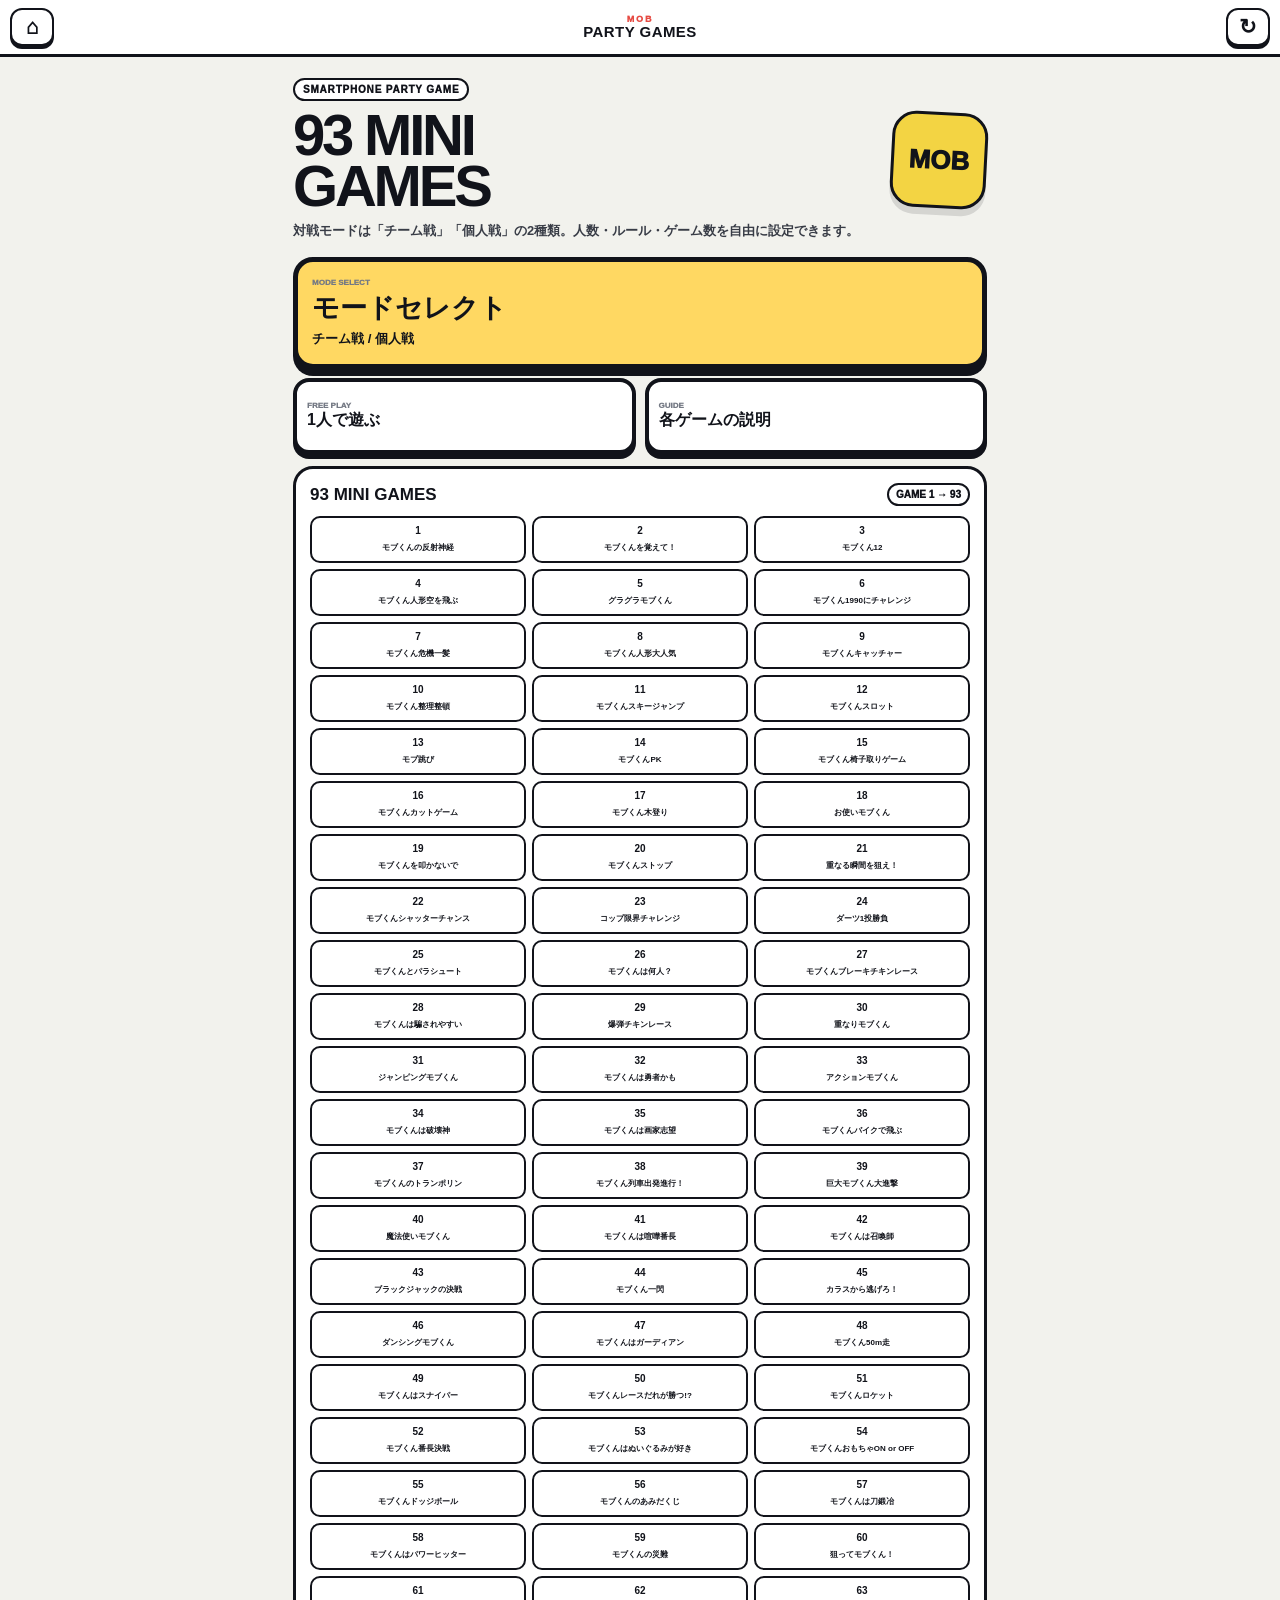
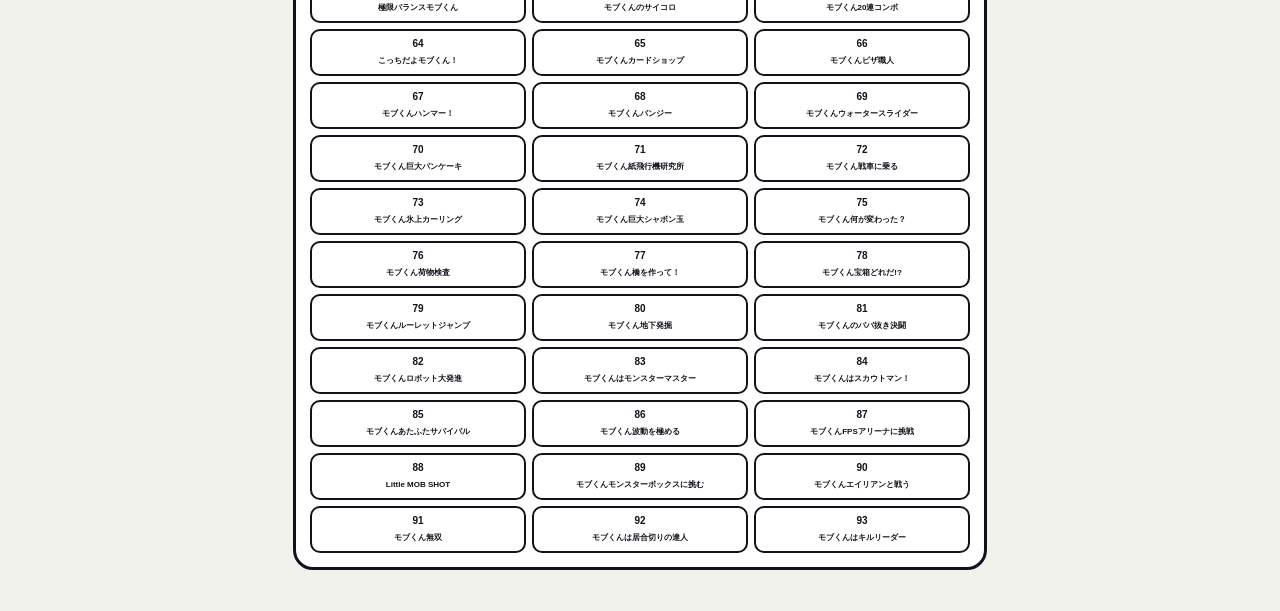
==== commit e9d4957d: "Add files via upload" ====
--- a/index.html
+++ b/index.html
@@ -6,7 +6,7 @@
   <meta name="theme-color" content="#11131a">
   <meta name="apple-mobile-web-app-capable" content="yes">
   <meta name="mobile-web-app-capable" content="yes">
-  <title>MOB PARTY GAMES | 91 GAMES</title>
+  <title>MOB PARTY GAMES | 93 GAMES</title>
   <link rel="stylesheet" href="style.css">
 </head>
 <body>
--- a/style.css
+++ b/style.css
@@ -21820,3 +21820,638 @@
 .musou-technique-v143.show-v143{
   opacity:1;
 }
+
+
+/* ===== V10.44 Alien battle ===== */
+.alien-stage-v145{height:100%;display:flex;flex-direction:column;min-height:0}
+.alien-hud-v145{display:grid;grid-template-columns:1.2fr .9fr .9fr;gap:4px;margin-bottom:6px}
+.alien-hud-v145>div{border:3px solid var(--ink);border-radius:10px;background:#fff;padding:4px 3px;text-align:center}
+.alien-hud-v145 span,.alien-hud-v145 b{display:block}
+.alien-hud-v145 span{font-size:6px;color:var(--muted);font-weight:1000}
+.alien-hud-v145 b{font-size:10px;font-weight:1000;white-space:nowrap;overflow:hidden;text-overflow:ellipsis}
+.alien-arena-v145{position:relative;flex:1;min-height:330px;border:4px solid var(--ink);border-radius:18px;overflow:hidden;background:#cbe5ff}
+.alien-sky-v145{position:absolute;inset:0;background:linear-gradient(#c7e6ff 0%,#eff7ff 62%,#f7efe1 100%)}
+.alien-ground-v145{position:absolute;left:0;right:0;bottom:0;height:44px;border-top:5px solid var(--ink);background:#8d775c}
+.alien-ally-layer-v145,.alien-mini-layer-v145,.alien-shot-layer-v145,.alien-fx-layer-v145{position:absolute;inset:0;pointer-events:none}
+.alien-player-v145{position:absolute;z-index:18;width:68px;height:90px;transform-origin:50% 100%}
+.alien-robot-v145{position:relative;width:68px;height:90px}
+.alien-pilot-v145{position:absolute;left:18px;top:6px;width:33px;height:34px;background-size:contain;background-repeat:no-repeat;background-position:center;z-index:6;filter:drop-shadow(0 0 2px rgba(255,255,255,.4))}
+.alien-robot-cannon-v145{position:absolute;right:-2px;top:24px;width:26px;height:14px;border:4px solid var(--ink);border-radius:10px;background:#97b2c5}
+.alien-robot-v145:before{content:"";position:absolute;left:7px;right:10px;top:16px;bottom:18px;border:4px solid var(--ink);border-radius:18px 18px 12px 12px;background:#a9c4d7}
+.alien-robot-leg-v145{position:absolute;bottom:0;width:10px;height:22px;border:4px solid var(--ink);border-radius:10px;background:#9bb7cb}
+.alien-robot-leg-v145.left{left:16px}
+.alien-robot-leg-v145.right{right:16px}
+.alien-player-v145.giant-v145 .alien-robot-v145:before{background:#ffe066}
+.alien-player-v145.punching-v145{animation:alienPlayerPunch145 .18s ease-out}
+@keyframes alienPlayerPunch145{50%{translate:14px -5px}}
+.alien-boss-v145{position:absolute;z-index:14;width:188px;height:248px}
+.alien-boss-body-v145{position:absolute;left:40px;top:0;width:112px;height:156px;border:6px solid var(--ink);border-radius:55% 55% 38% 38%;background:#7a4a8c}
+.alien-boss-body-v145:before{content:"";position:absolute;left:18px;right:18px;bottom:-24px;height:34px;border:6px solid var(--ink);border-top:0;border-radius:0 0 24px 24px;background:#6a3e79}
+.alien-boss-eye-v145{position:absolute;top:34px;width:14px;height:18px;border-radius:50%;background:#ffd55a}
+.alien-boss-eye-v145.left{left:24px}.alien-boss-eye-v145.right{right:24px}
+.alien-boss-mouth-v145{position:absolute;left:34px;right:34px;bottom:32px;height:16px;border:4px solid var(--ink);border-radius:0 0 14px 14px;background:#f26b7a}
+.alien-boss-arm-v145{position:absolute;top:74px;width:28px;height:112px;border:6px solid var(--ink);border-radius:18px;background:#6f4680;transform-origin:50% 10px}
+.alien-boss-arm-v145.left{left:-18px;rotate:18deg}.alien-boss-arm-v145.right{right:-18px;rotate:-20deg}
+.alien-boss-hand-v145{position:absolute;left:-8px;right:-8px;bottom:-8px;height:24px;border:4px solid var(--ink);border-radius:16px;background:#5e3a70}
+.alien-boss-leg-v145{position:absolute;bottom:0;width:42px;height:110px;border:6px solid var(--ink);border-radius:22px;background:#5b376d;transform-origin:50% 10px}
+.alien-boss-leg-v145.left{left:52px}.alien-boss-leg-v145.right{right:52px}
+.alien-boss-foot-v145{position:absolute;left:-18px;right:-18px;bottom:-10px;height:34px;border:5px solid var(--ink);border-radius:30px 30px 18px 18px;background:#4d305e;display:block}
+.alien-boss-v145 .alien-boss-arm-v145,.alien-boss-v145 .alien-boss-leg-v145{animation:alienBossIdle145 .68s ease-in-out infinite alternate}
+@keyframes alienBossIdle145{to{translate:0 -5px}}
+.alien-boss-v145.hit-v145{filter:brightness(1.2)}
+.alien-boss-v145.punch-v145 .alien-boss-arm-v145.right{animation:alienBossPunch145 .46s ease-out}
+@keyframes alienBossPunch145{50%{translate:-130px 8px;rotate:-70deg}}
+.alien-boss-v145.kick-v145 .alien-boss-leg-v145.right{animation:alienBossKick145 .5s ease-out}
+@keyframes alienBossKick145{50%{translate:-150px -28px;rotate:-70deg;scale:1.1 2.4}}
+.alien-boss-v145.wave-v145 .alien-boss-body-v145{filter:brightness(1.18)}
+.alien-ally-v145{position:absolute;z-index:10;width:28px;height:40px}
+.alien-ally-v145 img{width:100%;height:100%;object-fit:contain}
+.alien-ally-v145.dead-v145,.alien-mini-v145.dead-v145{opacity:0;transform:translateY(18px) scale(.65)}
+.alien-mini-v145{position:absolute;z-index:12;width:50px;height:56px;border:4px solid var(--ink);border-radius:52% 52% 34% 34%;background:#90da79}
+.alien-mini-v145 i,.alien-mini-v145 b{position:absolute;top:16px;width:6px;height:8px;border-radius:50%;background:#222}
+.alien-mini-v145 i{left:13px}.alien-mini-v145 b{right:13px}
+.alien-player-shot-v145,.alien-ally-shot-v145,.alien-enemy-ball-v145{position:absolute;border:4px solid var(--ink);border-radius:50%}
+.alien-player-shot-v145{z-index:22;background:radial-gradient(circle,#fff4b6 0%,#ffcd55 34%,#ff7a45 100%);box-shadow:0 0 12px rgba(255,168,64,.45)}
+.alien-ally-shot-v145{z-index:18;background:radial-gradient(circle,#fff 0%,#86f0ff 45%,#45b7ff 100%)}
+.alien-enemy-ball-v145{z-index:16;background:radial-gradient(circle,#ffd8ff 0%,#c65bff 50%,#631791 100%);box-shadow:0 0 12px rgba(155,72,255,.4)}
+.alien-fx-v145{position:absolute;z-index:30;width:1px;height:1px}
+.alien-fx-v145:before,.alien-fx-v145:after{content:"";position:absolute;left:-24px;top:-4px;width:52px;height:8px;border-radius:999px;background:#fff4aa;animation:alienFx145 .4s ease-out forwards}
+.alien-fx-v145:after{rotate:90deg}
+@keyframes alienFx145{to{scale:1.4 .35;opacity:0}}
+.alien-fx-v145.giant-punch-v145:before,.alien-fx-v145.giant-punch-v145:after{background:#ffb354;width:84px;left:-38px;height:12px}
+.alien-fx-v145.kick-v145:before,.alien-fx-v145.kick-v145:after{background:#c78fff}
+.alien-boss-wave-v145{position:absolute;z-index:15;width:220px;height:34px;border:5px solid var(--ink);border-radius:999px;background:linear-gradient(90deg,#ffe28c,#ff7a53,#ab55ff);animation:alienBeam145 .52s ease-out forwards}
+@keyframes alienBeam145{from{scaleX:.2;opacity:.95}to{scaleX:1;opacity:0}}
+.alien-msg-v145{position:absolute;left:50%;top:12px;transform:translateX(-50%);border:3px solid var(--ink);border-radius:999px;background:#fff;padding:6px 12px;font-size:11px;font-weight:1000;opacity:0;pointer-events:none;z-index:40}
+.alien-msg-v145.show-v145{opacity:1}
+.alien-giant-btn-v145{position:absolute;right:10px;top:10px;z-index:45;border:3px solid var(--ink);border-radius:12px;background:#fff;padding:8px 10px;font-size:10px;font-weight:1000}
+.alien-giant-btn-v145.ready-v145{background:#ffe066}
+.alien-giant-btn-v145.used-v145{background:#d3d8de;color:#6a7177}
+.alien-controls-v145{display:grid;grid-template-columns:repeat(4,1fr);gap:4px;margin-top:6px}
+.alien-controls-v145 .charging-v145{background:#ffe066}
+.alien-controls-v145 .cooldown-v145{opacity:.62}
+
+/* ===== V10.44 Musou ===== */
+.musou-shell-v145{height:100%;display:flex;flex-direction:column;min-height:0}
+.musou-hud-v145{display:grid;grid-template-columns:.8fr .7fr 1fr;gap:4px;margin-bottom:6px}
+.musou-hud-v145>div{border:3px solid var(--ink);border-radius:10px;background:#fff;padding:4px 3px;text-align:center}
+.musou-hud-v145 span,.musou-hud-v145 b{display:block}
+.musou-hud-v145 span{font-size:6px;font-weight:1000;color:var(--muted)}
+.musou-hud-v145 b{font-size:10px;font-weight:1000}
+.musou-draw-panel-v145{position:relative;flex:1;min-height:330px;border:4px solid var(--ink);border-radius:19px;background:#d7c6a2;overflow:hidden}
+.musou-draw-title-v145{position:absolute;left:50%;top:10px;transform:translateX(-50%);z-index:5;border:3px solid var(--ink);border-radius:999px;background:#fff;padding:5px 12px;white-space:nowrap;font-size:10px;font-weight:1000}
+.musou-draw-svg-v145{position:absolute;left:50%;top:54%;width:min(94%,370px);height:min(88%,360px);transform:translate(-50%,-50%);touch-action:none!important}
+.musou-draw-bg-v145{fill:#f4ead4;stroke:var(--ink);stroke-width:6}
+.musou-user-path-v145{fill:none;stroke:#222a32;stroke-width:12;stroke-linecap:round;stroke-linejoin:round}
+.musou-draw-note-v145{position:absolute;left:50%;bottom:12px;transform:translateX(-50%);font-size:9px;font-weight:1000;color:#493c2f}
+.musou-power-v145{position:relative;flex:1;min-height:330px;overflow:hidden;border:4px solid var(--ink);border-radius:19px;background:#1f2933}
+.musou-power-v145:before,.musou-power-v145:after{content:"";position:absolute;left:50%;width:220px;height:7px;transform:translateX(-50%);border-radius:999px;background:#6fdcff;opacity:.45}
+.musou-power-v145:before{top:32%}.musou-power-v145:after{top:68%}
+.musou-power-mob-v145{position:absolute;left:50%;top:46%;width:104px;height:122px;transform:translate(-50%,-50%);background-size:contain;background-position:center;background-repeat:no-repeat;filter:drop-shadow(0 0 13px rgba(112,226,255,.72));animation:musouPowerMob145 .34s ease-in-out infinite alternate}
+@keyframes musouPowerMob145{to{translate:0 -5px}}
+.musou-power-text-v145{position:absolute;left:50%;top:12%;width:92%;transform:translateX(-50%);color:#fff15a;-webkit-text-stroke:3px var(--ink);text-align:center;font-size:24px;font-weight:1000}
+.musou-battle-v145{position:relative;flex:1;min-height:340px;overflow:hidden;border:4px solid var(--ink);border-radius:19px;background:#443c36}
+.musou-cave-back-v145{position:absolute;inset:0 0 42px;background:#4f4640}
+.musou-cave-back-v145:before{content:"";position:absolute;left:0;right:0;top:0;height:54px;background:#38322e;clip-path:polygon(0 0,100% 0,100% 56%,91% 42%,84% 72%,74% 50%,65% 78%,56% 45%,47% 67%,37% 41%,27% 73%,17% 48%,8% 66%,0 44%)}
+.musou-cave-back-v145 i{position:absolute;width:24px;height:18px;border:3px solid #27231f;border-radius:50%;background:#665b52;opacity:.72}
+.musou-cave-back-v145 i:nth-child(1){left:8%;top:29%}
+.musou-cave-back-v145 i:nth-child(2){left:32%;top:58%}
+.musou-cave-back-v145 i:nth-child(3){right:19%;top:34%}
+.musou-cave-back-v145 i:nth-child(4){right:6%;top:68%}
+.musou-cave-floor-v145{position:absolute;left:0;right:0;bottom:0;height:42px;border-top:5px solid var(--ink);background:#6c5a48}
+.musou-layer-v145{position:absolute;inset:0;pointer-events:none}
+.musou-mob-v145{position:absolute;z-index:22;left:50%;top:60%;width:76px;height:90px;transform-origin:50% 100%;will-change:left,top,transform}
+.musou-mob-v145>img{position:absolute;z-index:4;left:0;bottom:0;width:68px;height:82px;object-fit:contain;pointer-events:none}
+.musou-weapon-svg-v145{position:absolute;z-index:6;left:34px;top:-64px;width:178px;height:152px;overflow:visible;transform-origin:18px 120px;pointer-events:none}
+.musou-battle-path-v145{fill:none;stroke:currentColor;stroke-width:19;stroke-linecap:round;stroke-linejoin:round;filter:drop-shadow(0 0 5px currentColor)}
+.musou-mob-v145.slash-horizontal-v145 .musou-weapon-svg-v145{animation:musouSwingHorizontal145 .24s ease-out}
+@keyframes musouSwingHorizontal145{0%{transform:rotate(-52deg) translateX(-8px)}55%{transform:rotate(47deg) translateX(14px)}100%{transform:rotate(10deg)}}
+.musou-mob-v145.slash-vertical-v145 .musou-weapon-svg-v145{animation:musouSwingVertical145 .24s ease-out}
+@keyframes musouSwingVertical145{0%{transform:rotate(-12deg) translateY(-32px)}55%{transform:rotate(19deg) translateY(34px)}100%{transform:rotate(8deg)}}
+.musou-mob-v145.slash-jump-v145 .musou-weapon-svg-v145{animation:musouSwingJump145 .28s ease-out}
+@keyframes musouSwingJump145{0%{transform:rotate(42deg) translateY(-20px)}55%{transform:rotate(-46deg) translateY(24px)}100%{transform:rotate(5deg)}}
+.musou-weapon-svg-v145.lightning-v145,.musou-effect-v145.lightning-v145{color:#f1e657}
+.musou-weapon-svg-v145.water-v145,.musou-effect-v145.water-v145{color:#65c9f0}
+.musou-weapon-svg-v145.wave-v145,.musou-effect-v145.wave-v145{color:#80e1ff}
+.musou-weapon-svg-v145.flame-v145,.musou-effect-v145.flame-v145{color:#ff9b54}
+.musou-weapon-svg-v145.fire-v145,.musou-effect-v145.fire-v145{color:#ff684f}
+.musou-weapon-svg-v145.flamethrower-v145,.musou-effect-v145.flamethrower-v145{color:#ff7a48}
+.musou-weapon-svg-v145.dark-sword-v145,.musou-effect-v145.dark-sword-v145{color:#744798}
+.musou-weapon-svg-v145.hero-sword-v145,.musou-effect-v145.hero-sword-v145{color:#f7dd5b}
+.musou-weapon-svg-v145.flame-sword-v145,.musou-effect-v145.flame-sword-v145{color:#ff764c}
+.musou-weapon-svg-v145.blizzard-sword-v145,.musou-effect-v145.blizzard-sword-v145{color:#9de8f5}
+.musou-weapon-svg-v145.energy-sword-v145,.musou-effect-v145.energy-sword-v145{color:#65f0e4}
+.musou-enemy-v145{position:absolute;z-index:10;transform:translate(-50%,0);border:4px solid var(--ink)}
+.musou-enemy-v145.slime-v145,.musou-enemy-v145.giant-v145{border-radius:52% 52% 42% 42%}
+.musou-enemy-v145.slime-v145{background:#78cd68}
+.musou-enemy-v145.giant-v145{background:#d887cf;border-width:5px}
+.musou-enemy-v145.slime-v145 i,.musou-enemy-v145.slime-v145 b,.musou-enemy-v145.giant-v145 i,.musou-enemy-v145.giant-v145 b{position:absolute;top:32%;width:5px;height:7px;border-radius:50%;background:#232528}
+.musou-enemy-v145.slime-v145 i,.musou-enemy-v145.giant-v145 i{left:27%}
+.musou-enemy-v145.slime-v145 b,.musou-enemy-v145.giant-v145 b{right:27%}
+.musou-enemy-v145.robot-v145,.musou-enemy-v145.heavy-v145{border-radius:14px;background:#b5c3cf}
+.musou-enemy-v145.heavy-v145{background:#8fa0ae;border-width:5px}
+.musou-enemy-v145 .head{position:absolute;left:50%;top:10%;width:34%;height:22%;transform:translateX(-50%);border:3px solid var(--ink);border-radius:10px;background:#eff8ff}
+.musou-enemy-v145 .arm{position:absolute;top:34%;width:18%;height:34%;border:3px solid var(--ink);border-radius:10px;background:#d8e4ed}
+.musou-enemy-v145 .a1{left:-2%}.musou-enemy-v145 .a2{right:-2%}
+.musou-enemy-v145.knock-v145{animation:musouEnemyKnock145 .44s cubic-bezier(.15,.72,.3,1) forwards}
+@keyframes musouEnemyKnock145{to{translate:var(--kx) var(--ky);scale:.35;opacity:0}}
+.musou-effect-v145{position:absolute;z-index:25;width:1px;height:1px;pointer-events:none}
+.musou-effect-v145 i{position:absolute;left:0;top:0;width:90px;height:8px;border-radius:999px;background:currentColor;opacity:.85;transform-origin:0 50%;animation:musouFxLine145 .31s ease-out forwards}
+.musou-effect-v145 i:nth-child(1){translate:-20px -30px}
+.musou-effect-v145 i:nth-child(2){translate:0 -12px}
+.musou-effect-v145 i:nth-child(3){translate:10px 8px}
+.musou-effect-v145 i:nth-child(4){translate:-4px 27px}
+.musou-effect-v145 i:nth-child(5){translate:20px 43px}
+@keyframes musouFxLine145{from{scale:.25 1;opacity:.95}to{scale:1.55 .35;translate:95px 0;opacity:0}}
+.musou-effect-v145.vertical i{width:8px;height:95px}
+.musou-effect-v145.vertical i:nth-child(1){translate:-48px -60px}
+.musou-effect-v145.vertical i:nth-child(2){translate:-24px -48px}
+.musou-effect-v145.vertical i:nth-child(3){translate:0 -56px}
+.musou-effect-v145.vertical i:nth-child(4){translate:22px -42px}
+.musou-effect-v145.vertical i:nth-child(5){translate:44px -54px}
+.musou-effect-v145.jump i{width:72px;height:10px;transform:skewX(-22deg)}
+.musou-effect-v145.blizzard-sword-v145 i{clip-path:polygon(0 35%,35% 35%,48% 0,58% 35%,100% 35%,100% 66%,60% 66%,48% 100%,36% 66%,0 66%)}
+.musou-effect-v145.lightning-v145 i{clip-path:polygon(0 35%,28% 0,22% 42%,58% 20%,48% 68%,100% 45%,100% 70%,56% 92%,63% 53%,26% 76%,31% 48%,0 68%)}
+
+
+/* =========================================================
+   V10.45 — Alien battle correction
+   Restore V10.43 structure, keep background, add only requested systems.
+   ========================================================= */
+.alien-boss-v140.giant-v141{
+  width:224px!important;
+  height:calc(100% - 48px)!important;
+  animation:none!important;
+  transform-origin:50% 100%!important;
+}
+.alien-boss-v140.giant-v141 .alien-head-v140{
+  left:34px!important;
+  top:0!important;
+  width:154px!important;
+  height:112px!important;
+}
+.alien-boss-v140.giant-v141 .alien-body-v140{
+  left:39px!important;
+  top:98px!important;
+  width:146px!important;
+  height:calc(100% - 188px)!important;
+  min-height:188px!important;
+}
+.alien-boss-v140.giant-v141 .alien-arm-v140.left-v141{
+  left:-8px!important;
+  top:33%!important;
+  width:104px!important;
+  height:37px!important;
+}
+.alien-boss-v140.giant-v141 .alien-arm-v141.right-v141{
+  right:-4px!important;
+  top:38%!important;
+  width:102px!important;
+  height:37px!important;
+}
+.alien-boss-v140.giant-v141 .alien-leg-v141{
+  width:62px!important;
+  height:142px!important;
+  bottom:0!important;
+}
+.alien-boss-v140.giant-v141 .alien-leg-v141.leg1{
+  left:45px!important;
+}
+.alien-boss-v140.giant-v141 .alien-leg-v141.leg2{
+  right:35px!important;
+}
+.alien-boss-v140.giant-v141 .alien-foot-v142{
+  width:108px!important;
+  height:42px!important;
+  bottom:-5px!important;
+}
+.alien-ground-shadow-v142{
+  left:18px!important;
+  right:5px!important;
+  bottom:-2px!important;
+}
+
+/* Keep the giant clearly grounded: no full-body floating animation. */
+.alien-boss-v140.giant-v141{
+  translate:none!important;
+}
+.alien-head-v140{
+  animation:alienHeadBreathe145 1.15s ease-in-out infinite alternate;
+}
+@keyframes alienHeadBreathe145{
+  to{transform:scale(1.015,1.008)}
+}
+.alien-body-v140{
+  animation:alienTorsoBreathe145 1.35s ease-in-out infinite alternate;
+}
+@keyframes alienTorsoBreathe145{
+  to{transform:scale(1.01,1.004)}
+}
+
+/* Three small, weak, on-foot allies. Existing robot ally remains untouched. */
+.alien-weak-ally-v145{
+  position:absolute;
+  z-index:14;
+  width:25px;
+  height:34px;
+  pointer-events:none;
+  transition:opacity .18s ease;
+}
+.alien-weak-ally-v145 img{
+  width:100%;
+  height:100%;
+  object-fit:contain;
+  display:block;
+}
+.alien-weak-shot-v145{
+  position:absolute;
+  z-index:20;
+  width:8px;
+  height:8px;
+  transform:translate(-50%,-50%);
+  border:2px solid var(--ink);
+  border-radius:50%;
+  background:#b7f5ff;
+  box-shadow:0 0 5px #79dff1;
+}
+
+/* Special button stays below battle field, never on top of the arena. */
+.alien-special-row-v145{
+  display:grid;
+  grid-template-columns:1fr;
+  gap:4px;
+  margin-top:4px;
+}
+.alien-special-row-v145 button{
+  min-height:40px;
+  border:4px solid var(--ink);
+  border-radius:11px;
+  background:#e3e8ec;
+  font-size:11px;
+  font-weight:1000;
+  touch-action:none!important;
+  -webkit-user-select:none!important;
+  user-select:none!important;
+}
+.alien-special-row-v145 button b{
+  margin-left:8px;
+  font-size:8px;
+}
+.alien-special-row-v145 button.ready-v145{
+  background:#ffe563;
+}
+.alien-special-row-v145 button.used-v145{
+  background:#cfd6dc;
+  opacity:.72;
+}
+
+/* Actual giant form: still player-controlled. No auto walking or auto punching. */
+.alien-actor-v138.player-v138.super-giant-v145{
+  z-index:42!important;
+  transform-origin:50% 100%!important;
+  scale:2.25!important;
+  filter:
+    drop-shadow(0 0 8px rgba(255,236,91,.85))
+    drop-shadow(0 0 16px rgba(111,221,255,.55))!important;
+}
+.alien-actor-v138.player-v138.super-giant-v145 .br-unit-body-v138{
+  box-shadow:inset 0 0 0 3px #ffe66a;
+}
+.alien-actor-v138.player-v138.giant-punch-v145{
+  animation:alienManualPunch145 .21s ease-out!important;
+}
+@keyframes alienManualPunch145{
+  0%{translate:0 0}
+  48%{translate:35px -4px}
+  100%{translate:0 0}
+}
+.alien-giant-punch-fx-v145{
+  position:absolute;
+  z-index:48;
+  width:44px;
+  height:44px;
+  transform:translate(-50%,-50%);
+  border:8px solid #ffe46a;
+  border-radius:50%;
+  box-shadow:0 0 14px #ffb24e;
+  animation:alienManualPunchFx145 .34s ease-out forwards;
+}
+@keyframes alienManualPunchFx145{
+  to{scale:3.1;opacity:0}
+}
+
+/* Five mini aliens descend at 8 seconds. Bigger than the weak foot allies. */
+.alien-air-mini-v145{
+  position:absolute;
+  z-index:17;
+  width:50px;
+  height:58px;
+  border:5px solid var(--ink);
+  border-radius:48% 48% 34% 34%;
+  background:#6dc45e;
+  box-shadow:inset 0 -8px 0 #529d48;
+  transition:opacity .2s ease;
+}
+.alien-air-mini-v145:before,
+.alien-air-mini-v145:after{
+  content:"";
+  position:absolute;
+  top:-10px;
+  width:15px;
+  height:18px;
+  border:4px solid var(--ink);
+  background:#6dc45e;
+  z-index:-1;
+}
+.alien-air-mini-v145:before{
+  left:3px;
+  rotate:-28deg;
+}
+.alien-air-mini-v145:after{
+  right:3px;
+  rotate:28deg;
+}
+.alien-air-mini-v145 i,
+.alien-air-mini-v145 b{
+  position:absolute;
+  top:18px;
+  width:6px;
+  height:8px;
+  border-radius:50%;
+  background:#202323;
+}
+.alien-air-mini-v145 i{left:12px}
+.alien-air-mini-v145 b{right:12px}
+.alien-air-mini-v145.punch-v145{
+  animation:alienMiniPunch145 .18s ease;
+}
+@keyframes alienMiniPunch145{
+  50%{translate:-8px 0}
+}
+.alien-air-mini-v145.dead-v145{
+  animation:alienMiniDead145 .28s ease forwards;
+}
+@keyframes alienMiniDead145{
+  to{translate:0 -22px;scale:.3;opacity:0}
+}
+
+
+/* =========================================================
+   V10.46 — Alien battle: actual giant player
+   ========================================================= */
+.alien-robot-v140.player-v140.super-giant-v145{
+  z-index:52!important;
+  transform:scale(4.2)!important;
+  transform-origin:50% 100%!important;
+  filter:
+    drop-shadow(0 0 10px rgba(255,236,91,.88))
+    drop-shadow(0 0 20px rgba(111,221,255,.58))!important;
+}
+.alien-robot-v140.player-v140.super-giant-v145 .alien-robot-pilot-v140{
+  filter:drop-shadow(0 0 5px rgba(255,239,94,.75))!important;
+}
+.alien-robot-v140.player-v140.giant-punch-v145{
+  animation:alienActualGiantPunch146 .21s ease-out!important;
+}
+@keyframes alienActualGiantPunch146{
+  0%{translate:0 0}
+  48%{translate:28px -3px}
+  100%{translate:0 0}
+}
+
+/* Giant alien remains grounded but visibly alive/stepping. */
+.alien-boss-v140.giant-v141{
+  transition:left .08s linear;
+}
+.alien-boss-v140.giant-v141 .alien-head-v140{
+  translate:0 calc(var(--alien-step,0) * -2px);
+}
+.alien-boss-v140.giant-v141 .alien-body-v140{
+  translate:0 calc(var(--alien-step,0) * -1px);
+}
+.alien-boss-v140.giant-v141 .alien-arm-v140.left-v141{
+  rotate:calc(-5deg + var(--alien-step,0) * 8deg);
+}
+.alien-boss-v140.giant-v141 .alien-arm-v141.right-v141{
+  rotate:calc(5deg - var(--alien-step,0) * 8deg);
+}
+.alien-boss-v140.giant-v141 .alien-leg-v141.leg1{
+  rotate:calc(var(--alien-step,0) * 4deg);
+}
+.alien-boss-v140.giant-v141 .alien-leg-v141.leg2{
+  rotate:calc(var(--alien-step,0) * -4deg);
+}
+
+/* Five controls: ← / JUMP / 射撃 / 砲撃 / → */
+.alien-controls-v140{
+  grid-template-columns:repeat(5,minmax(0,1fr))!important;
+  gap:3px!important;
+}
+.alien-controls-v140 button{
+  min-width:0!important;
+  min-height:52px!important;
+  padding:4px 2px!important;
+  font-size:11px!important;
+}
+.alien-controls-v140 button b{
+  display:block;
+  margin-top:2px;
+  font-size:6px;
+  line-height:1;
+}
+.alien-controls-v140 #alienRapid146{
+  background:#dff8ff;
+}
+.alien-controls-v140 #alienShoot140{
+  background:#ffe56c;
+}
+.alien-controls-v140 #alienRapid146:disabled{
+  opacity:.45;
+}
+.alien-controls-v140 #alienShoot140.artillery-fire-v146{
+  box-shadow:inset 0 0 0 4px #ff9c4e;
+}
+
+/* Slow-repeat basic shot. */
+.alien-rapid-shot-v146{
+  position:absolute;
+  z-index:24;
+  width:16px;
+  height:16px;
+  transform:translate(-50%,-50%);
+  border:3px solid var(--ink);
+  border-radius:50%;
+  background:#9cf3ff;
+  box-shadow:0 0 8px #74ddeb;
+}
+.alien-robot-v140.player-v140.rapid-fire-v146{
+  animation:alienRapidRecoil146 .14s ease-out;
+}
+@keyframes alienRapidRecoil146{
+  50%{translate:-4px 0}
+}
+
+/* V10.47 global anti-long-press */
+.gameplay-fit,
+.gameplay-fit *,
+button,
+button *,
+img,
+svg,
+canvas{
+  -webkit-user-select:none!important;
+  user-select:none!important;
+  -webkit-touch-callout:none!important;
+  -webkit-tap-highlight-color:transparent!important;
+  touch-action:manipulation!important;
+}
+img,svg,canvas{
+  -webkit-user-drag:none!important;
+  user-drag:none!important;
+}
+
+/* V10.47 wave readability */
+.wave-shell-v140 .wave-help-v140,
+.wave-shell-v140 .wave-text-v140,
+.wave-shell-v140 .wave-z-hint-v140,
+.wave-shell-v140 .wave-z-progress-v140,
+.wave-shell-v140 .wave-cinema-v140,
+.wave-shell-v140 [class*="wave-text"],
+.wave-shell-v140 [class*="wave-help"]{
+  color:#fff8d7!important;
+  -webkit-text-stroke:1px #1b1a24;
+  text-shadow:0 2px 0 #1b1a24,0 0 10px rgba(0,0,0,.55)!important;
+  font-weight:1000!important;
+}
+
+/* V10.47 — Iaido Master */
+.iaido-shell-v147{display:flex;flex-direction:column;gap:8px}
+.iaido-hud-v147{display:grid;grid-template-columns:repeat(3,1fr);gap:6px}
+.iaido-hud-v147>div{background:#ffffffe0;border:3px solid var(--ink);border-radius:14px;padding:6px;text-align:center}
+.iaido-hud-v147 span{display:block;font-size:10px;font-weight:1000}
+.iaido-hud-v147 b{font-size:20px}
+.iaido-stage-v147{position:relative;height:390px;overflow:hidden;border:4px solid var(--ink);border-radius:22px;background:#1a2243}
+.iaido-night-v147{position:absolute;inset:0;background:linear-gradient(#182649,#2c4168 54%,#436950 55%,#2a4f34 100%)}
+.iaido-moon-v147{position:absolute;right:26px;top:20px;width:58px;height:58px;border-radius:50%;border:4px solid var(--ink);background:#fff3b7}
+.iaido-grass-v147{position:absolute;left:0;right:0;bottom:0;height:96px;background:repeating-linear-gradient(90deg,#34673f 0 18px,#2f5d39 18px 36px);border-top:5px solid var(--ink)}
+.iaido-text-v147{position:absolute;left:50%;top:18px;transform:translateX(-50%);z-index:8;background:#fff7d4;border:4px solid var(--ink);border-radius:18px;padding:10px 16px;font-size:24px;font-weight:1000;color:#231f27}
+.iaido-text-v147.go-v147{background:#ffe15b;animation:iaidoPulse147 .16s linear infinite alternate}
+@keyframes iaidoPulse147{to{scale:1.06}}
+.iaido-fighter-v147{position:absolute;bottom:70px;width:94px;height:150px;z-index:5;transition:left .11s ease}
+.iaido-fighter-v147 img{position:absolute;left:50%;bottom:0;transform:translateX(-50%);width:72px;height:96px;object-fit:contain}
+.iaido-fighter-v147.enemy img{transform:translateX(-50%) scaleX(-1)}
+.iaido-katana-v147{position:absolute;left:50%;bottom:74px;width:78px;height:10px;border:3px solid var(--ink);border-radius:999px;background:linear-gradient(90deg,#6a4931 0 18px,#f7fbff 18px 100%);transform-origin:10% 50%;rotate:-22deg}
+.iaido-fighter-v147.enemy .iaido-katana-v147{transform:scaleX(-1);rotate:-22deg}
+.iaido-fighter-v147.fallen-v147 img{rotate:90deg;translate:0 20px}
+.iaido-slash-v147{position:absolute;left:50%;top:45%;width:210px;height:10px;transform:translate(-50%,-50%) rotate(-16deg);background:linear-gradient(90deg,transparent,#fff,#93f2ff,#fff,transparent);border-radius:999px;box-shadow:0 0 24px rgba(255,255,255,.9);z-index:9}
+.iaido-slash-v147.flash-v147{animation:iaidoSlash147 .28s ease}
+@keyframes iaidoSlash147{0%{opacity:0;scale:.1}40%{opacity:1;scale:1.1}100%{opacity:0;scale:1.6}}
+.iaido-help-v147{text-align:center;background:#1a2243;color:#fff7cf;border:3px solid var(--ink);border-radius:14px;padding:8px;font-weight:1000}
+/* V10.47 — Kill Leader */
+.kill-shell-v147{display:flex;flex-direction:column;gap:7px}
+.kill-hud-v147{display:grid;grid-template-columns:repeat(4,1fr);gap:6px}
+.kill-hud-v147>div{background:#ffffffe0;border:3px solid var(--ink);border-radius:14px;padding:6px;text-align:center}
+.kill-hud-v147 span{display:block;font-size:10px;font-weight:1000}
+.kill-hud-v147 b{font-size:18px}
+.kill-stage-v147{position:relative;height:390px;overflow:hidden;border:4px solid var(--ink);border-radius:22px;background:#3b434d}
+.kill-bg-v147{position:absolute;inset:0;background:linear-gradient(#6d7885 0 68%,#5e5347 68% 100%)}
+.kill-ground-v147{position:absolute;left:0;right:0;bottom:0;height:82px;background:repeating-linear-gradient(90deg,#6a5a47 0 20px,#5d4e3f 20px 40px);border-top:5px solid var(--ink)}
+.kill-actor-layer-v147,.kill-bullet-layer-v147,.kill-fx-v147{position:absolute;inset:0;pointer-events:none}
+.kill-actor-v147{position:absolute;width:30px;height:38px;z-index:5;transform-origin:center bottom}
+.kill-actor-v147 img{position:absolute;left:50%;bottom:0;transform:translateX(-50%);width:30px;height:38px;object-fit:contain}
+.kill-actor-v147 .gun-v147{position:absolute;right:-6px;bottom:14px;width:15px;height:5px;border:2px solid var(--ink);border-radius:999px;background:#ffd764}
+.kill-actor-v147.enemy .gun-v147{left:-6px;right:auto}
+.kill-actor-v147 .hpbar-v147{position:absolute;left:-2px;right:-2px;bottom:-7px;height:6px;border:2px solid var(--ink);border-radius:999px;background:#ffffff75}
+.kill-actor-v147 .hpbar-v147 i{display:block;height:100%;width:100%;background:#79dc7b;border-radius:999px}
+.kill-actor-v147.void-v147{opacity:.45}
+.kill-actor-v147.dead-v147{animation:killDead147 .45s ease forwards}
+@keyframes killDead147{to{translate:0 -14px;opacity:0}}
+.kill-bullet-v147{position:absolute;width:14px;height:6px;border:2px solid var(--ink);border-radius:999px;transform:translate(-50%,-50%)}
+.kill-bullet-v147.ally{background:#7de8ff}
+.kill-bullet-v147.enemy{background:#ffad95}
+.kill-text-v147{position:absolute;left:50%;top:12px;transform:translateX(-50%);z-index:8;background:#fff7cf;border:4px solid var(--ink);border-radius:18px;padding:7px 14px;font-size:18px;font-weight:1000;color:#231f27}
+.kill-pop-v147{position:absolute;z-index:8;transform:translate(-50%,-50%);font-size:18px;font-weight:1000;color:#fff8cf;-webkit-text-stroke:1px #231f27;animation:killPop147 .7s ease forwards}
+.kill-pop-v147.hit{color:#93f2ff}.kill-pop-v147.kill{font-size:22px;color:#ffe36f}.kill-pop-v147.enemy{color:#ffad95}
+@keyframes killPop147{to{translate:-50% calc(-50% - 32px);opacity:0}}
+.kill-controls-v147{display:grid;grid-template-columns:repeat(5,minmax(0,1fr));gap:4px}
+.kill-controls-v147 button{min-width:0;min-height:52px;border:4px solid var(--ink);border-radius:16px;background:#fff8d8;font-weight:1000}
+.kill-controls-v147 button b{display:block;font-size:8px}
+
+
+/* =========================================================
+   V10.48 — IAIDO MASTER
+   ========================================================= */
+.iaido-shell-v148{display:flex;flex-direction:column;gap:8px;touch-action:none!important}
+.iaido-hud-v148{display:grid;grid-template-columns:repeat(3,1fr);gap:6px}
+.iaido-hud-v148>div{background:#fffbe4;border:3px solid var(--ink);border-radius:14px;padding:6px;text-align:center}
+.iaido-hud-v148 span{display:block;font-size:9px;font-weight:1000;letter-spacing:.03em}
+.iaido-hud-v148 b{font-size:18px;line-height:1.1}
+.iaido-stage-v148{position:relative;height:405px;overflow:hidden;border:4px solid var(--ink);border-radius:22px;background:#17233d;touch-action:none!important}
+.iaido-night-v148{position:absolute;inset:0;background:#162541}
+.iaido-moon-v148{position:absolute;right:22px;top:20px;width:64px;height:64px;border:4px solid var(--ink);border-radius:50%;background:#fff0a9;box-shadow:0 0 0 6px rgba(255,240,169,.12)}
+.iaido-hills-v148{position:absolute;left:-8%;right:-8%;bottom:84px;height:145px;background:#29453c;clip-path:polygon(0 55%,15% 26%,28% 58%,43% 18%,60% 60%,75% 32%,100% 64%,100% 100%,0 100%)}
+.iaido-grass-v148{position:absolute;left:0;right:0;bottom:0;height:96px;background:#35633f;border-top:5px solid var(--ink)}
+.iaido-grass-v148:before{content:"";position:absolute;left:0;right:0;top:-25px;height:28px;background:repeating-linear-gradient(110deg,transparent 0 10px,#4a8150 11px 15px,transparent 16px 25px)}
+.iaido-call-v148{position:absolute;left:50%;top:42%;transform:translate(-50%,-50%);z-index:20;min-width:76%;text-align:center;color:#fff7d0;font-size:48px;line-height:1;font-weight:1000;letter-spacing:.02em;-webkit-text-stroke:2px #181722;text-shadow:0 4px 0 #181722,0 0 16px rgba(0,0,0,.75);pointer-events:none;white-space:nowrap}
+.iaido-call-v148.go-v148{font-size:58px;color:#ffe45f;animation:iaidoCallGo148 .15s ease infinite alternate}
+.iaido-call-v148.slash-text-v148{font-size:50px;color:#e8fbff}
+.iaido-call-v148.result-v148{font-size:34px;top:25%}
+.iaido-call-v148.next-v148{font-size:42px;color:#bfffd4}
+.iaido-call-v148.lose-text-v148{color:#ffb4a6}.iaido-call-v148.win-text-v148{color:#fff072}
+@keyframes iaidoCallGo148{to{transform:translate(-50%,-50%) scale(1.06)}}
+.iaido-fighter-v148{position:absolute;bottom:65px;width:108px;height:158px;z-index:8;transition:left .09s cubic-bezier(.1,.9,.2,1);transform-origin:center bottom}
+.iaido-fighter-v148 img{position:absolute;left:50%;bottom:0;transform:translateX(-50%);width:82px;height:108px;object-fit:contain;filter:drop-shadow(0 7px 0 rgba(0,0,0,.22))}
+.iaido-fighter-v148.enemy-v148{transform:scaleX(-1)}
+.iaido-katana-v148{position:absolute;left:52px;bottom:74px;width:112px;height:28px;transform:rotate(-18deg);transform-origin:8px 14px;z-index:4}
+.iaido-katana-v148 .blade-v148{position:absolute;left:23px;top:7px;width:85px;height:14px;background:#eef6f7;border:3px solid var(--ink);clip-path:polygon(0 25%,84% 8%,100% 50%,84% 92%,0 74%);box-shadow:inset 0 -4px 0 #aebfc3}
+.iaido-katana-v148 .blade-v148:after{content:"";position:absolute;left:8px;right:17px;top:3px;height:2px;background:#fff}
+.iaido-katana-v148 .guard-v148{position:absolute;left:18px;top:3px;width:12px;height:22px;background:#d7aa46;border:3px solid var(--ink);border-radius:45%}
+.iaido-katana-v148 .hilt-v148{position:absolute;left:-14px;top:7px;width:36px;height:14px;background:repeating-linear-gradient(135deg,#5c3b2b 0 6px,#d6b06c 6px 9px);border:3px solid var(--ink);border-radius:8px}
+.iaido-katana-v148 .pommel-v148{position:absolute;left:-20px;top:9px;width:9px;height:10px;background:#c79235;border:3px solid var(--ink);border-radius:50%}
+.iaido-slash-v148{position:absolute;left:50%;top:48%;width:250px;height:12px;transform:translate(-50%,-50%) rotate(-15deg);z-index:18;border-radius:999px;background:#eaffff;box-shadow:0 0 0 4px #69d9f0,0 0 24px 9px rgba(137,238,255,.78);opacity:0}
+.iaido-slash-v148.show-v148{animation:iaidoSlash148 .38s ease forwards}
+@keyframes iaidoSlash148{0%{opacity:0;transform:translate(-50%,-50%) rotate(-15deg) scaleX(.05)}30%{opacity:1;transform:translate(-50%,-50%) rotate(-15deg) scaleX(1.06)}100%{opacity:0;transform:translate(-50%,-50%) rotate(-15deg) scaleX(1.35)}}
+.iaido-after-v148 i{position:absolute;bottom:65px;width:70px;height:105px;border:4px solid rgba(202,249,255,.55);border-radius:45%;opacity:0;z-index:7}
+.iaido-after-v148 .p-v148{left:18%;animation:iaidoAfterP148 .36s ease}.iaido-after-v148 .e-v148{right:18%;animation:iaidoAfterE148 .36s ease}
+@keyframes iaidoAfterP148{30%{opacity:.7;transform:translateX(95px)}100%{opacity:0;transform:translateX(170px)}}
+@keyframes iaidoAfterE148{30%{opacity:.7;transform:translateX(-95px)}100%{opacity:0;transform:translateX(-170px)}}
+.iaido-fighter-v148.fallen-v148 img{animation:iaidoFall148 .42s ease forwards}.iaido-fighter-v148.fallen-v148 .iaido-katana-v148{animation:iaidoSwordDrop148 .45s ease forwards}
+@keyframes iaidoFall148{to{transform:translateX(-50%) rotate(90deg) translateY(-8px)}}
+@keyframes iaidoSwordDrop148{to{transform:translate(18px,28px) rotate(55deg)}}
+.iaido-stage-v148.impact-v148{animation:iaidoImpact148 .22s linear}.iaido-stage-v148.lose-v148{box-shadow:inset 0 0 0 5px #c64a4a}.iaido-stage-v148.win-v148{box-shadow:inset 0 0 0 5px #e8c64a}
+@keyframes iaidoImpact148{0%,100%{transform:translateX(0)}25%{transform:translateX(-7px)}60%{transform:translateX(6px)}}
+.iaido-help-v148{text-align:center;background:#1c2a46;color:#fff7d0;border:3px solid var(--ink);border-radius:14px;padding:8px;font-weight:1000;font-size:12px}
+
+/* =========================================================
+   V10.48 — KILL LEADER
+   ========================================================= */
+.kill-shell-v148{display:flex;flex-direction:column;gap:7px;touch-action:none!important}
+.kill-hud-v148{display:grid;grid-template-columns:repeat(4,1fr);gap:5px}
+.kill-hud-v148>div{background:#fffbe6;border:3px solid var(--ink);border-radius:13px;padding:5px 2px;text-align:center}
+.kill-hud-v148 span{display:block;font-size:9px;font-weight:1000}.kill-hud-v148 b{font-size:18px;line-height:1}
+.kill-stage-v148{position:relative;height:390px;overflow:hidden;border:4px solid var(--ink);border-radius:22px;background:#5c6773;touch-action:none!important}
+.kill-sky-v148{position:absolute;inset:0;background:#718192}
+.kill-city-v148{position:absolute;left:0;right:0;bottom:72px;height:150px;background:repeating-linear-gradient(90deg,#535c65 0 42px,#68717a 42px 78px,#4d565f 78px 115px);clip-path:polygon(0 35%,9% 35%,9% 5%,20% 5%,20% 45%,34% 45%,34% 12%,47% 12%,47% 48%,61% 48%,61% 0,74% 0,74% 40%,88% 40%,88% 18%,100% 18%,100% 100%,0 100%)}
+.kill-ground-v148{position:absolute;left:0;right:0;bottom:0;height:72px;background:#5b4d42;border-top:5px solid var(--ink)}
+.kill-actor-layer-v148,.kill-bullet-layer-v148,.kill-fx-v148{position:absolute;inset:0;pointer-events:none}
+.kill-actor-v148{position:absolute;width:38px;height:48px;z-index:6;transform-origin:center bottom}
+.kill-actor-v148 img{position:absolute;left:50%;bottom:0;transform:translateX(-50%);width:38px;height:48px;object-fit:contain;filter:drop-shadow(0 5px 0 rgba(0,0,0,.2))}
+.kill-actor-v148 .gun-v148{position:absolute;right:-8px;bottom:17px;width:19px;height:7px;border:3px solid var(--ink);border-radius:7px;background:#f2c558}.kill-actor-v148.enemy-v148 .gun-v148{left:-8px;right:auto}
+.hpbar-v148{position:absolute;left:-3px;right:-3px;bottom:-9px;height:7px;border:2px solid var(--ink);border-radius:999px;background:#fff}.hpbar-v148 i{display:block;height:100%;background:#63d572;border-radius:999px}
+.kill-actor-v148.drop-v148{animation:killDrop148 .42s ease both}.kill-actor-v148.dead-v148{animation:killDead148 .55s ease forwards}.kill-actor-v148.void-v148{opacity:.32;filter:drop-shadow(0 0 12px #9d7cff)}
+@keyframes killDrop148{from{transform:translateY(-165px) scaleX(var(--face,1))}to{transform:translateY(0)}}
+@keyframes killDead148{to{transform:translateY(-24px) rotate(35deg);opacity:0}}
+.kill-bullet-v148{position:absolute;width:16px;height:7px;border:2px solid var(--ink);border-radius:999px;transform:translate(-50%,-50%);z-index:8}.kill-bullet-v148.ally-v148{background:#74e8ff}.kill-bullet-v148.enemy-v148{background:#ff9c87}
+.kill-msg-v148{position:absolute;left:50%;top:12px;transform:translateX(-50%);z-index:12;background:#fff6c7;border:4px solid var(--ink);border-radius:16px;padding:7px 13px;font-size:16px;font-weight:1000;color:#222;white-space:nowrap}
+.kill-big-v148{position:absolute;left:50%;top:43%;transform:translate(-50%,-50%);z-index:25;font-size:48px;font-weight:1000;letter-spacing:.02em;color:#ffe366;-webkit-text-stroke:2px #181722;text-shadow:0 4px 0 #181722,0 0 20px rgba(0,0,0,.6);white-space:nowrap;pointer-events:none}.kill-big-v148.danger-v148,.kill-big-v148.defeat-v148{color:#ff8e76}.kill-big-v148.clear-v148{color:#92ffd6}.kill-big-v148.void-v148{color:#c0a9ff}.kill-big-v148.show-v148{animation:killBig148 .7s ease}
+@keyframes killBig148{0%{opacity:0;transform:translate(-50%,-50%) scale(.35)}35%{opacity:1;transform:translate(-50%,-50%) scale(1.12)}100%{opacity:1;transform:translate(-50%,-50%) scale(1)}}
+.kill-pop-v148{position:absolute;z-index:20;transform:translate(-50%,-50%);font-size:15px;font-weight:1000;color:#fff5b8;-webkit-text-stroke:1px #1d1b20;animation:killPop148 .72s ease forwards;white-space:nowrap}.kill-pop-v148.hit-v148{color:#8fefff}.kill-pop-v148.enemy-v148{color:#ff9d8c}.kill-pop-v148.heal-v148{color:#93ffc2;font-size:13px}
+@keyframes killPop148{to{transform:translate(-50%,-90%);opacity:0}}
+.kill-burst-v148{position:absolute;width:56px;height:56px;border:5px solid #ffdc67;border-radius:50%;transform:translate(-50%,-50%);z-index:10;animation:killBurst148 .52s ease forwards}.kill-burst-v148.enemy-v148,.kill-burst-v148.grenade-v148{border-color:#ff846f}.kill-burst-v148.air-v148{border-color:#fff4a2}
+@keyframes killBurst148{from{opacity:1;scale:.15}to{opacity:0;scale:1.35}}
+.kill-missile-v148{position:absolute;width:10px;height:34px;border:3px solid var(--ink);border-radius:999px;background:#ffd75c;z-index:12}.kill-missile-v148.enemy-v148{background:#ff876c}
+.kill-grenade-v148{position:absolute;width:18px;height:18px;border:3px solid var(--ink);border-radius:50%;background:#7d8c63;z-index:12}
+.kill-portal-v148{position:absolute;width:24px;height:60px;border:4px solid var(--ink);border-radius:999px;background:#9d72ff;box-shadow:inset 0 0 0 5px #552ea8;transform:translate(-50%,-50%);z-index:11}
+.kill-stage-v148.kill-shake-v148{animation:killShake148 .28s linear}.kill-stage-v148.defeat-v148{box-shadow:inset 0 0 0 7px #c84b43}.kill-stage-v148.clear-v148{box-shadow:inset 0 0 0 7px #45c98a}
+@keyframes killShake148{0%,100%{transform:translateX(0)}25%{transform:translateX(-7px)}50%{transform:translateX(7px)}75%{transform:translateX(-4px)}}
+.kill-controls-v148{display:grid;grid-template-columns:repeat(5,minmax(0,1fr));gap:4px}.kill-controls-v148 button{touch-action:none!important;min-width:0;min-height:54px;border:4px solid var(--ink);border-radius:15px;background:#fff8d7;font-weight:1000;font-size:12px;padding:4px}.kill-controls-v148 .shot-v148{background:#dff8ff}.kill-controls-v148 .air-v148{background:#fff0b7}.kill-controls-v148 button b{display:block;font-size:8px;margin-top:2px}
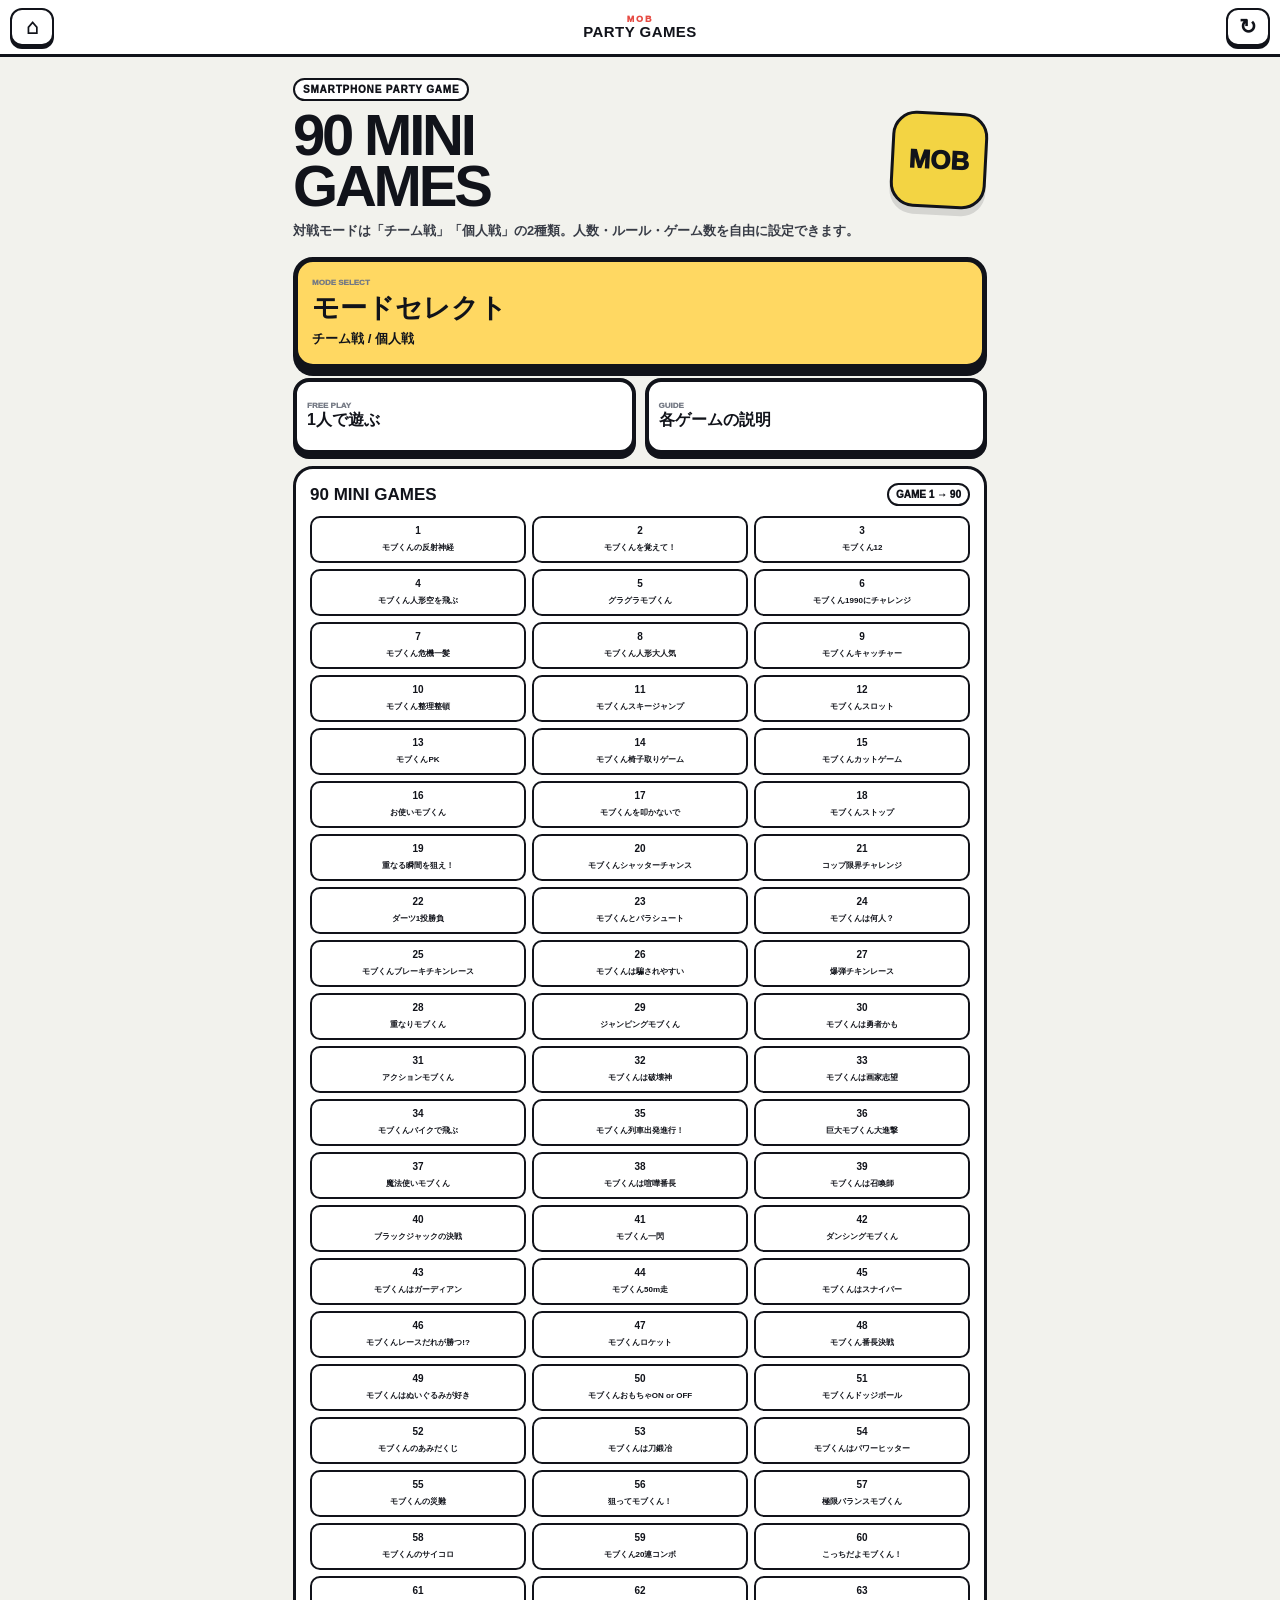
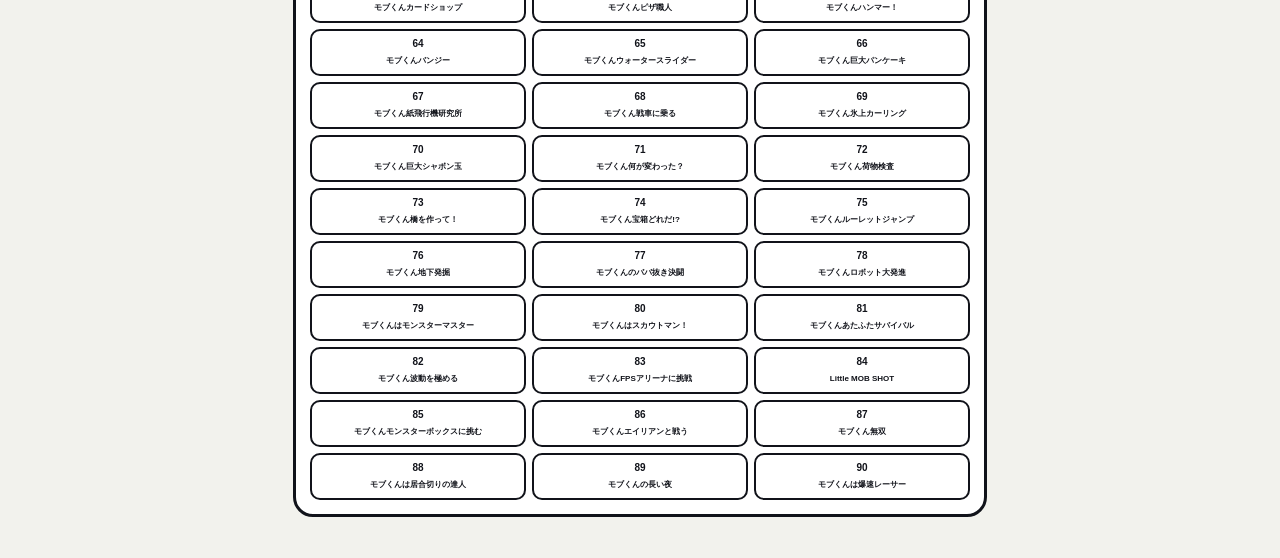
==== commit 31175635: "Add files via upload" ====
--- a/index.html
+++ b/index.html
@@ -6,7 +6,7 @@
   <meta name="theme-color" content="#11131a">
   <meta name="apple-mobile-web-app-capable" content="yes">
   <meta name="mobile-web-app-capable" content="yes">
-  <title>MOB PARTY GAMES | 93 GAMES</title>
+  <title>MOB PARTY GAMES | 90 GAMES</title>
   <link rel="stylesheet" href="style.css">
 </head>
 <body>
--- a/style.css
+++ b/style.css
@@ -22455,3 +22455,1519 @@
 .kill-stage-v148.kill-shake-v148{animation:killShake148 .28s linear}.kill-stage-v148.defeat-v148{box-shadow:inset 0 0 0 7px #c84b43}.kill-stage-v148.clear-v148{box-shadow:inset 0 0 0 7px #45c98a}
 @keyframes killShake148{0%,100%{transform:translateX(0)}25%{transform:translateX(-7px)}50%{transform:translateX(7px)}75%{transform:translateX(-4px)}}
 .kill-controls-v148{display:grid;grid-template-columns:repeat(5,minmax(0,1fr));gap:4px}.kill-controls-v148 button{touch-action:none!important;min-width:0;min-height:54px;border:4px solid var(--ink);border-radius:15px;background:#fff8d7;font-weight:1000;font-size:12px;padding:4px}.kill-controls-v148 .shot-v148{background:#dff8ff}.kill-controls-v148 .air-v148{background:#fff0b7}.kill-controls-v148 button b{display:block;font-size:8px;margin-top:2px}
+
+
+/* =========================================================
+   V10.49 GAME 93 — モブくんの長い夜
+   ========================================================= */
+.longnight-shell-v149{
+  height:100%;
+  min-height:0;
+  display:flex;
+  flex-direction:column;
+}
+.longnight-hud-v149{
+  display:grid;
+  grid-template-columns:.9fr 1fr .7fr .8fr;
+  gap:4px;
+  margin-bottom:6px;
+}
+.longnight-hud-v149>div{
+  min-width:0;
+  border:3px solid var(--ink);
+  border-radius:11px;
+  background:#fff;
+  padding:4px 2px;
+  text-align:center;
+}
+.longnight-hud-v149 span,
+.longnight-hud-v149 b{
+  display:block;
+}
+.longnight-hud-v149 span{
+  color:#65636d;
+  font-size:6px;
+  font-weight:1000;
+}
+.longnight-hud-v149 b{
+  overflow:hidden;
+  font-size:10px;
+  font-weight:1000;
+  white-space:nowrap;
+  text-overflow:ellipsis;
+}
+
+.longnight-stage-v149{
+  position:relative;
+  flex:1;
+  min-height:350px;
+  overflow:hidden;
+  border:4px solid var(--ink);
+  border-radius:19px;
+  background:#111a31;
+  isolation:isolate;
+}
+.longnight-stars-v149{
+  position:absolute;
+  inset:0;
+  background-color:#111a31;
+  background-image:
+    radial-gradient(circle at 14px 18px,#fff 0 1px,transparent 1.4px),
+    radial-gradient(circle at 58px 48px,#d8e7ff 0 1px,transparent 1.5px),
+    radial-gradient(circle at 92px 23px,#fff8cf 0 1.2px,transparent 1.6px);
+  background-size:110px 72px,150px 94px,190px 110px;
+}
+.longnight-moon-v149{
+  position:absolute;
+  z-index:1;
+  right:24px;
+  top:24px;
+  width:55px;
+  height:55px;
+  border:4px solid var(--ink);
+  border-radius:50%;
+  background:#f5e7b0;
+  box-shadow:0 0 16px rgba(245,231,176,.28);
+}
+.longnight-dunes-far-v149,
+.longnight-dunes-near-v149{
+  position:absolute;
+  left:-100%;
+  right:-100%;
+  background-repeat:repeat-x;
+}
+.longnight-dunes-far-v149{
+  z-index:2;
+  bottom:48px;
+  height:145px;
+  opacity:.92;
+  background-image:
+    radial-gradient(ellipse at 70px 145px,#6e5a4a 0 68px,transparent 69px),
+    radial-gradient(ellipse at 215px 145px,#675344 0 92px,transparent 93px);
+  background-size:280px 145px;
+}
+.longnight-dunes-near-v149{
+  z-index:3;
+  bottom:45px;
+  height:108px;
+  background-image:
+    radial-gradient(ellipse at 80px 110px,#9b7754 0 78px,transparent 79px),
+    radial-gradient(ellipse at 250px 110px,#8c6b4e 0 105px,transparent 106px);
+  background-size:330px 108px;
+}
+.longnight-ground-v149{
+  position:absolute;
+  z-index:4;
+  left:0;
+  right:0;
+  bottom:0;
+  height:48px;
+  border-top:5px solid var(--ink);
+  background:
+    linear-gradient(#ad845b,#896342);
+}
+.longnight-ground-v149:after{
+  content:"";
+  position:absolute;
+  inset:10px 0 auto;
+  height:5px;
+  opacity:.45;
+  background:repeating-linear-gradient(90deg,#5d432e 0 22px,transparent 22px 48px);
+}
+.longnight-layer-v149{
+  position:absolute;
+  z-index:9;
+  inset:0;
+  pointer-events:none;
+}
+
+.longnight-player-v149{
+  position:absolute;
+  z-index:24;
+  width:38px;
+  height:50px;
+  transform-origin:50% 100%;
+  will-change:left,top,transform;
+}
+.longnight-player-v149 img{
+  position:absolute;
+  left:0;
+  bottom:0;
+  width:38px;
+  height:50px;
+  object-fit:contain;
+  pointer-events:none;
+}
+.longnight-gun-v149{
+  position:absolute;
+  z-index:5;
+  right:-10px;
+  top:22px;
+  width:23px;
+  height:8px;
+  border:3px solid var(--ink);
+  border-radius:4px 999px 999px 4px;
+  background:#8da4b8;
+}
+.longnight-player-hp-v149{
+  position:absolute;
+  left:-2px;
+  right:-2px;
+  bottom:-8px;
+  height:6px;
+  overflow:hidden;
+  border:2px solid var(--ink);
+  border-radius:999px;
+  background:#fff;
+}
+.longnight-player-hp-v149>i{
+  display:block;
+  width:100%;
+  height:100%;
+  border-radius:999px;
+  background:#72d27c;
+}
+.longnight-player-v149.recoil-v149{
+  animation:lnRecoil149 .12s ease-out;
+}
+@keyframes lnRecoil149{
+  50%{translate:-4px 0}
+}
+.longnight-player-v149.hurt-v149{
+  animation:lnPlayerHurt149 .22s ease;
+}
+@keyframes lnPlayerHurt149{
+  50%{opacity:.4;translate:-6px -3px}
+}
+
+.longnight-zombie-v149{
+  position:absolute;
+  z-index:19;
+  width:38px;
+  height:51px;
+  transform-origin:50% 100%;
+  will-change:left,top,transform;
+}
+.longnight-zombie-v149 .z-head-v149{
+  position:absolute;
+  z-index:4;
+  left:8px;
+  top:0;
+  width:25px;
+  height:24px;
+  border:4px solid var(--ink);
+  border-radius:45% 50% 42% 46%;
+  background:#849866;
+}
+.longnight-zombie-v149 .z-head-v149>b{
+  position:absolute;
+  top:8px;
+  width:4px;
+  height:5px;
+  border-radius:50%;
+  background:#f1e55e;
+}
+.longnight-zombie-v149 .z-head-v149>b:first-child{left:5px}
+.longnight-zombie-v149 .z-head-v149>b:last-child{right:5px}
+.longnight-zombie-v149 .z-body-v149{
+  position:absolute;
+  left:9px;
+  top:20px;
+  width:23px;
+  height:25px;
+  border:4px solid var(--ink);
+  border-radius:8px;
+  background:#665c57;
+}
+.longnight-zombie-v149 .z-arm-v149,
+.longnight-zombie-v149 .z-leg-v149{
+  position:absolute;
+  z-index:2;
+  border:3px solid var(--ink);
+  border-radius:999px;
+  background:#7f9161;
+  transform-origin:50% 15%;
+}
+.longnight-zombie-v149 .z-arm-v149{
+  top:24px;
+  width:9px;
+  height:26px;
+}
+.longnight-zombie-v149 .z-arm-v149.a1{
+  left:3px;
+  rotate:24deg;
+  animation:lnZombieArm149 .55s ease-in-out infinite alternate;
+}
+.longnight-zombie-v149 .z-arm-v149.a2{
+  right:0;
+  rotate:-34deg;
+  animation:lnZombieArmAlt149 .55s ease-in-out infinite alternate;
+}
+.longnight-zombie-v149 .z-leg-v149{
+  bottom:0;
+  width:9px;
+  height:18px;
+  background:#5f6754;
+}
+.longnight-zombie-v149 .z-leg-v149.l1{left:10px}
+.longnight-zombie-v149 .z-leg-v149.l2{right:7px}
+@keyframes lnZombieArm149{to{rotate:-18deg}}
+@keyframes lnZombieArmAlt149{to{rotate:15deg}}
+.longnight-zombie-v149 .z-hp-v149{
+  position:absolute;
+  left:2px;
+  right:2px;
+  bottom:-8px;
+  height:5px;
+  overflow:hidden;
+  border:2px solid var(--ink);
+  border-radius:999px;
+  background:#fff;
+}
+.longnight-zombie-v149 .z-hp-v149>i{
+  display:block;
+  width:100%;
+  height:100%;
+  background:#e36b6b;
+}
+
+.longnight-zombie-v149.brute-v149{
+  width:55px;
+  height:70px;
+}
+.longnight-zombie-v149.brute-v149 .z-head-v149{
+  left:12px;
+  width:34px;
+  height:31px;
+}
+.longnight-zombie-v149.brute-v149 .z-body-v149{
+  left:11px;
+  top:27px;
+  width:36px;
+  height:33px;
+  background:#554e4b;
+}
+.longnight-zombie-v149.brute-v149 .z-arm-v149{
+  top:31px;
+  width:12px;
+  height:34px;
+}
+.longnight-zombie-v149.brute-v149 .z-leg-v149{
+  width:12px;
+  height:22px;
+}
+
+.longnight-zombie-v149.boss-v149{
+  z-index:22;
+  width:116px;
+  height:154px;
+}
+.longnight-zombie-v149.boss-v149 .z-head-v149{
+  left:30px;
+  width:62px;
+  height:55px;
+  border-width:6px;
+  background:#758b5a;
+}
+.longnight-zombie-v149.boss-v149 .z-head-v149>b{
+  top:18px;
+  width:8px;
+  height:9px;
+}
+.longnight-zombie-v149.boss-v149 .z-head-v149>b:first-child{left:13px}
+.longnight-zombie-v149.boss-v149 .z-head-v149>b:last-child{right:13px}
+.longnight-zombie-v149.boss-v149 .z-body-v149{
+  left:25px;
+  top:49px;
+  width:72px;
+  height:73px;
+  border-width:6px;
+  border-radius:18px;
+  background:#4e4948;
+}
+.longnight-zombie-v149.boss-v149 .z-arm-v149{
+  top:58px;
+  width:21px;
+  height:78px;
+  border-width:5px;
+}
+.longnight-zombie-v149.boss-v149 .z-arm-v149.a1{left:9px}
+.longnight-zombie-v149.boss-v149 .z-arm-v149.a2{right:0}
+.longnight-zombie-v149.boss-v149 .z-leg-v149{
+  width:23px;
+  height:49px;
+  border-width:5px;
+  bottom:0;
+}
+.longnight-zombie-v149.boss-v149 .z-leg-v149.l1{left:31px}
+.longnight-zombie-v149.boss-v149 .z-leg-v149.l2{right:28px}
+.longnight-zombie-v149.attack-v149 .z-arm-v149.a1{
+  animation:lnZombieAttack149 .25s ease-out;
+}
+@keyframes lnZombieAttack149{
+  50%{rotate:-75deg;translate:-16px 2px}
+}
+.longnight-zombie-v149.boss-v149.slam-v149{
+  animation:lnBossSlam149 .55s ease;
+}
+@keyframes lnBossSlam149{
+  45%{translate:0 16px;scale:1.04 .92}
+}
+.longnight-zombie-v149.dead-v149{
+  animation:lnZombieDead149 .45s ease forwards!important;
+}
+@keyframes lnZombieDead149{
+  to{translate:0 22px;rotate:78deg;opacity:0}
+}
+
+.longnight-bullet-v149{
+  position:absolute;
+  z-index:28;
+  width:17px;
+  height:6px;
+  border:2px solid var(--ink);
+  border-radius:999px;
+  background:#9cecff;
+  transform:translate(-50%,-50%);
+  box-shadow:0 0 6px #7cdbea;
+}
+.longnight-fighter-v149{
+  position:absolute;
+  z-index:45;
+  width:72px;
+  height:26px;
+  border:4px solid var(--ink);
+  border-radius:60% 70% 26% 30%;
+  background:#a7b8c7;
+}
+.longnight-fighter-v149:before{
+  content:"";
+  position:absolute;
+  left:21px;
+  top:-14px;
+  width:36px;
+  height:22px;
+  border:4px solid var(--ink);
+  clip-path:polygon(0 100%,45% 0,100% 100%);
+  background:#7e91a2;
+}
+.longnight-fighter-v149 i{
+  position:absolute;
+  left:17px;
+  top:5px;
+  width:18px;
+  height:8px;
+  border:3px solid var(--ink);
+  border-radius:999px;
+  background:#9cecff;
+}
+.longnight-fighter-v149 b{
+  position:absolute;
+  right:-11px;
+  top:6px;
+  width:17px;
+  height:9px;
+  border:3px solid var(--ink);
+  border-radius:999px;
+  background:#f3c65b;
+}
+.longnight-bomb-v149{
+  position:absolute;
+  z-index:42;
+  width:15px;
+  height:25px;
+  border:3px solid var(--ink);
+  border-radius:50% 50% 45% 45%;
+  background:#4e5965;
+  transform:translate(-50%,-50%);
+}
+.longnight-bomb-v149:before{
+  content:"";
+  position:absolute;
+  left:50%;
+  top:-8px;
+  width:3px;
+  height:9px;
+  background:#e4c45b;
+  transform:translateX(-50%);
+}
+.longnight-burst-v149{
+  position:absolute;
+  z-index:43;
+  transform:translate(-50%,-50%);
+  border:5px solid var(--ink);
+  border-radius:50%;
+  background:radial-gradient(circle,#fff4a1 0 18%,#ff9d4d 19% 48%,rgba(255,120,63,.14) 49% 70%,transparent 71%);
+  animation:lnBurst149 .5s ease-out forwards;
+}
+.longnight-burst-v149.hit-v149{
+  border-width:3px;
+  background:radial-gradient(circle,#d9fbff 0 24%,#70dce8 25% 48%,transparent 49%);
+}
+.longnight-burst-v149.air-v149,
+.longnight-burst-v149.bomb-v149{
+  background:radial-gradient(circle,#fff3a1 0 18%,#ff9650 19% 45%,#8c4a33 46% 58%,transparent 59%);
+}
+@keyframes lnBurst149{
+  from{scale:.35;opacity:1}
+  to{scale:1.25;opacity:0}
+}
+.longnight-pop-v149{
+  position:absolute;
+  z-index:48;
+  transform:translate(-50%,-50%);
+  color:#fff7c7;
+  -webkit-text-stroke:1px #211d22;
+  font-size:16px;
+  font-weight:1000;
+  animation:lnPop149 .72s ease forwards;
+}
+.longnight-pop-v149.hit-v149{color:#9cf4ff}
+.longnight-pop-v149.air-hit-v149{color:#ffd568}
+.longnight-pop-v149.enemy-v149{color:#ff9d8c}
+@keyframes lnPop149{
+  to{translate:0 -32px;opacity:0}
+}
+.longnight-shockwave-v149{
+  position:absolute;
+  z-index:35;
+  width:210px;
+  height:24px;
+  border:5px solid #7b6f63;
+  border-radius:50%;
+  background:rgba(214,177,116,.18);
+  transform:translate(-50%,-50%);
+  animation:lnShock149 .52s ease-out forwards;
+}
+@keyframes lnShock149{
+  from{scale:.2 1;opacity:1}
+  to{scale:1.4 .45;opacity:0}
+}
+
+.longnight-message-v149{
+  position:absolute;
+  z-index:60;
+  left:50%;
+  top:12px;
+  min-width:140px;
+  max-width:90%;
+  transform:translateX(-50%);
+  opacity:0;
+  border:4px solid var(--ink);
+  border-radius:15px;
+  background:#fff8d6;
+  color:#27222a;
+  padding:7px 12px;
+  text-align:center;
+  font-size:16px;
+  font-weight:1000;
+  pointer-events:none;
+}
+.longnight-message-v149.show-v149{opacity:1}
+.longnight-message-v149.boss-v149{background:#d9c5ff}
+.longnight-message-v149.air-v149{background:#cbeeff}
+.longnight-message-v149.clear-v149{background:#d4ffd7;font-size:20px}
+.longnight-message-v149.defeat-v149{background:#ffd0c9}
+
+.longnight-controls-v149{
+  display:grid;
+  grid-template-columns:repeat(5,minmax(0,1fr));
+  gap:4px;
+  margin-top:6px;
+}
+.longnight-controls-v149 button{
+  min-width:0;
+  min-height:52px;
+  border:4px solid var(--ink);
+  border-radius:14px;
+  background:#fff8d8;
+  padding:3px 2px;
+  font-size:10px;
+  font-weight:1000;
+  touch-action:none!important;
+  -webkit-user-select:none!important;
+  user-select:none!important;
+}
+.longnight-controls-v149 .air-v149{
+  background:#d9f2ff;
+}
+.longnight-controls-v149 button b{
+  display:block;
+  margin-top:2px;
+  font-size:7px;
+}
+
+.longnight-stage-v149.bomb-shake-v149{
+  animation:lnBombShake149 .16s ease;
+}
+@keyframes lnBombShake149{
+  25%{translate:-3px 1px}
+  50%{translate:3px -1px}
+  75%{translate:-2px 0}
+}
+.longnight-stage-v149.clear-shake-v149{
+  animation:lnClearShake149 .36s ease;
+}
+@keyframes lnClearShake149{
+  20%{translate:-4px 0}
+  40%{translate:4px -2px}
+  60%{translate:-3px 1px}
+  80%{translate:2px 0}
+}
+.longnight-stage-v149.clear-v149{
+  box-shadow:inset 0 0 0 7px rgba(194,255,203,.6);
+}
+.longnight-stage-v149.defeat-v149{
+  filter:saturate(.68) brightness(.82);
+}
+
+
+/* =========================================================
+   V10.50 — モブくんの長い夜
+   ガトリング戦車 / ゾンビラッシュ / 超強化爆撃
+   ========================================================= */
+.longnight-shell-v150{
+  height:100%;
+  min-height:0;
+  display:flex;
+  flex-direction:column;
+}
+.longnight-hud-v150{
+  display:grid;
+  grid-template-columns:.9fr 1fr .7fr .8fr;
+  gap:4px;
+  margin-bottom:6px;
+}
+.longnight-hud-v150>div{
+  min-width:0;
+  border:3px solid var(--ink);
+  border-radius:11px;
+  background:#fff;
+  padding:4px 2px;
+  text-align:center;
+}
+.longnight-hud-v150 span,
+.longnight-hud-v150 b{
+  display:block;
+}
+.longnight-hud-v150 span{
+  color:#65636d;
+  font-size:6px;
+  font-weight:1000;
+}
+.longnight-hud-v150 b{
+  font-size:10px;
+  font-weight:1000;
+  white-space:nowrap;
+}
+.longnight-stage-v150{
+  position:relative;
+  flex:1;
+  min-height:350px;
+  overflow:hidden;
+  border:4px solid var(--ink);
+  border-radius:19px;
+  background:#111a31;
+  isolation:isolate;
+}
+.longnight-stars-v150{
+  position:absolute;
+  inset:0;
+  background-color:#111a31;
+  background-image:
+    radial-gradient(circle at 14px 18px,#fff 0 1px,transparent 1.4px),
+    radial-gradient(circle at 58px 48px,#d8e7ff 0 1px,transparent 1.5px),
+    radial-gradient(circle at 92px 23px,#fff2bd 0 1.2px,transparent 1.6px);
+  background-size:110px 72px,150px 94px,190px 110px;
+}
+.longnight-moon-v150{
+  position:absolute;
+  z-index:1;
+  right:24px;
+  top:24px;
+  width:55px;
+  height:55px;
+  border:4px solid var(--ink);
+  border-radius:50%;
+  background:#f5e7b0;
+  box-shadow:0 0 16px rgba(245,231,176,.28);
+}
+.longnight-dunes-far-v150,
+.longnight-dunes-near-v150{
+  position:absolute;
+  left:-100%;
+  right:-100%;
+  background-repeat:repeat-x;
+}
+.longnight-dunes-far-v150{
+  z-index:2;
+  bottom:48px;
+  height:145px;
+  opacity:.92;
+  background-image:
+    radial-gradient(ellipse at 70px 145px,#6e5a4a 0 68px,transparent 69px),
+    radial-gradient(ellipse at 215px 145px,#675344 0 92px,transparent 93px);
+  background-size:280px 145px;
+}
+.longnight-dunes-near-v150{
+  z-index:3;
+  bottom:45px;
+  height:108px;
+  background-image:
+    radial-gradient(ellipse at 80px 110px,#9b7754 0 78px,transparent 79px),
+    radial-gradient(ellipse at 250px 110px,#8c6b4e 0 105px,transparent 106px);
+  background-size:330px 108px;
+}
+.longnight-ground-v150{
+  position:absolute;
+  z-index:4;
+  left:0;
+  right:0;
+  bottom:0;
+  height:48px;
+  border-top:5px solid var(--ink);
+  background:linear-gradient(#ad845b,#896342);
+}
+.longnight-layer-v150{
+  position:absolute;
+  z-index:9;
+  inset:0;
+  pointer-events:none;
+}
+
+/* --- MOB tank --- */
+.longnight-player-v150{
+  position:absolute;
+  z-index:28;
+  width:68px;
+  height:56px;
+  transform-origin:50% 100%;
+  will-change:left,top,transform;
+}
+.longnight-tank-v150{
+  position:absolute;
+  left:0;
+  bottom:0;
+  width:68px;
+  height:56px;
+}
+.tank-track-v150{
+  position:absolute;
+  left:2px;
+  right:2px;
+  bottom:0;
+  height:21px;
+  overflow:hidden;
+  border:4px solid var(--ink);
+  border-radius:14px 18px 12px 12px;
+  background:#303840;
+}
+.tank-track-v150:before{
+  content:"";
+  position:absolute;
+  inset:4px;
+  border-radius:999px;
+  background:repeating-linear-gradient(90deg,#68727c 0 8px,#343c44 8px 13px);
+}
+.tank-track-v150>b{
+  position:absolute;
+  z-index:2;
+  top:4px;
+  width:10px;
+  height:10px;
+  border:2px solid var(--ink);
+  border-radius:50%;
+  background:#9aa6b0;
+}
+.tank-track-v150>b:nth-child(1){left:8px}
+.tank-track-v150>b:nth-child(2){left:26px}
+.tank-track-v150>b:nth-child(3){right:8px}
+.tank-body-v150{
+  position:absolute;
+  left:8px;
+  bottom:17px;
+  width:49px;
+  height:25px;
+  border:4px solid var(--ink);
+  border-radius:11px 15px 7px 8px;
+  background:#7c9270;
+}
+.tank-body-v150:after{
+  content:"";
+  position:absolute;
+  right:-11px;
+  bottom:4px;
+  width:18px;
+  height:10px;
+  border:3px solid var(--ink);
+  border-radius:5px;
+  background:#66795f;
+}
+.tank-turret-v150{
+  position:absolute;
+  left:20px;
+  bottom:35px;
+  width:30px;
+  height:16px;
+  border:4px solid var(--ink);
+  border-radius:12px 12px 6px 6px;
+  background:#8ca27e;
+}
+.tank-pilot-v150{
+  position:absolute;
+  z-index:8;
+  left:21px;
+  bottom:38px;
+  width:27px;
+  height:28px;
+  object-fit:contain;
+  pointer-events:none;
+}
+.tank-gatling-v150{
+  position:absolute;
+  z-index:10;
+  left:44px;
+  bottom:39px;
+  width:40px;
+  height:15px;
+}
+.tank-gatling-v150:before{
+  content:"";
+  position:absolute;
+  left:0;
+  top:2px;
+  width:11px;
+  height:10px;
+  border:3px solid var(--ink);
+  border-radius:5px;
+  background:#59646e;
+}
+.tank-gatling-v150>b{
+  position:absolute;
+  left:9px;
+  width:29px;
+  height:4px;
+  border:2px solid var(--ink);
+  border-radius:999px;
+  background:#9ba9b6;
+}
+.tank-gatling-v150>b:nth-child(1){top:-1px}
+.tank-gatling-v150>b:nth-child(2){top:4px}
+.tank-gatling-v150>b:nth-child(3){top:9px}
+.tank-gatling-v150>b:nth-child(4){
+  left:34px;
+  top:1px;
+  width:8px;
+  height:13px;
+  border-radius:4px;
+  background:#58626c;
+}
+.longnight-player-hp-v150{
+  position:absolute;
+  left:5px;
+  right:5px;
+  bottom:-8px;
+  height:6px;
+  overflow:hidden;
+  border:2px solid var(--ink);
+  border-radius:999px;
+  background:#fff;
+}
+.longnight-player-hp-v150>i{
+  display:block;
+  width:100%;
+  height:100%;
+  background:#72d27c;
+}
+.longnight-player-v150.gatling-fire-v150 .tank-gatling-v150{
+  animation:lnGatlingShake150 .07s linear infinite alternate;
+}
+.longnight-player-v150.gatling-fire-v150 .tank-track-v150:before{
+  animation:lnTrack150 .2s linear infinite;
+}
+@keyframes lnGatlingShake150{
+  from{translate:-1px -1px}
+  to{translate:2px 1px}
+}
+@keyframes lnTrack150{
+  to{background-position:13px 0}
+}
+.longnight-player-v150.hurt-v150{
+  animation:lnTankHurt150 .2s ease;
+}
+@keyframes lnTankHurt150{
+  50%{opacity:.5;translate:-5px -2px}
+}
+
+/* --- bullets / muzzle sparks --- */
+.longnight-bullet-v150{
+  position:absolute;
+  z-index:35;
+  width:23px;
+  height:5px;
+  border:2px solid var(--ink);
+  border-radius:999px;
+  transform:translate(-50%,-50%);
+  background:linear-gradient(90deg,#fff8c5,#ffd35c 55%,#f0903e);
+  box-shadow:0 0 7px rgba(255,196,68,.86);
+}
+.longnight-gatling-spark-v150{
+  position:absolute;
+  z-index:58;
+  width:32px;
+  height:20px;
+  transform:translate(-50%,-50%);
+  clip-path:polygon(0 42%,34% 31%,18% 0,55% 27%,83% 4%,72% 37%,100% 50%,70% 61%,87% 96%,53% 70%,25% 100%,35% 64%);
+  background:#ffd458;
+  box-shadow:0 0 9px rgba(255,139,55,.92);
+  animation:lnMuzzle150 .14s ease-out forwards;
+}
+@keyframes lnMuzzle150{
+  from{scale:.5;opacity:1}
+  to{scale:1.4;opacity:0}
+}
+.longnight-gatling-chip-v150{
+  position:absolute;
+  z-index:57;
+  width:5px;
+  height:5px;
+  border-radius:50%;
+  background:#ffb13d;
+  animation:lnChip150 .18s ease-out forwards;
+}
+@keyframes lnChip150{
+  to{
+    translate:var(--chipx) var(--chipy);
+    scale:.25;
+    opacity:0;
+  }
+}
+
+/* --- zombies --- */
+.longnight-zombie-v150{
+  position:absolute;
+  z-index:20;
+  width:40px;
+  height:52px;
+  transform-origin:50% 100%;
+  will-change:left,top,transform;
+}
+.longnight-zombie-v150:not(.boss-v150){
+  animation:lnZombieRush150 .21s ease-in-out infinite alternate;
+}
+@keyframes lnZombieRush150{
+  to{translate:0 -3px}
+}
+.longnight-zombie-v150 .z-head-v150{
+  position:absolute;
+  z-index:4;
+  left:8px;
+  top:0;
+  width:25px;
+  height:24px;
+  border:4px solid var(--ink);
+  border-radius:45% 50% 42% 46%;
+  background:#849866;
+}
+.longnight-zombie-v150 .z-head-v150>b{
+  position:absolute;
+  top:8px;
+  width:4px;
+  height:5px;
+  border-radius:50%;
+  background:#f1e55e;
+}
+.longnight-zombie-v150 .z-head-v150>b:first-child{left:5px}
+.longnight-zombie-v150 .z-head-v150>b:last-child{right:5px}
+.longnight-zombie-v150 .z-body-v150{
+  position:absolute;
+  left:9px;
+  top:20px;
+  width:23px;
+  height:25px;
+  border:4px solid var(--ink);
+  border-radius:8px;
+  background:#665c57;
+}
+.longnight-zombie-v150 .z-arm-v150,
+.longnight-zombie-v150 .z-leg-v150{
+  position:absolute;
+  z-index:2;
+  border:3px solid var(--ink);
+  border-radius:999px;
+  background:#7f9161;
+  transform-origin:50% 15%;
+}
+.longnight-zombie-v150 .z-arm-v150{
+  top:24px;
+  width:9px;
+  height:26px;
+  animation-duration:.23s!important;
+}
+.longnight-zombie-v150 .z-arm-v150.a1{
+  left:3px;
+  animation:lnZA150 .23s ease-in-out infinite alternate;
+}
+.longnight-zombie-v150 .z-arm-v150.a2{
+  right:0;
+  animation:lnZB150 .23s ease-in-out infinite alternate;
+}
+@keyframes lnZA150{from{rotate:30deg}to{rotate:-28deg}}
+@keyframes lnZB150{from{rotate:-34deg}to{rotate:22deg}}
+.longnight-zombie-v150 .z-leg-v150{
+  bottom:0;
+  width:9px;
+  height:18px;
+  background:#5f6754;
+}
+.longnight-zombie-v150 .z-leg-v150.l1{left:10px}
+.longnight-zombie-v150 .z-leg-v150.l2{right:7px}
+.longnight-zombie-v150 .z-hp-v150{
+  position:absolute;
+  left:2px;
+  right:2px;
+  bottom:-8px;
+  height:5px;
+  overflow:hidden;
+  border:2px solid var(--ink);
+  border-radius:999px;
+  background:#fff;
+}
+.longnight-zombie-v150 .z-hp-v150>i{
+  display:block;
+  width:100%;
+  height:100%;
+  background:#e36b6b;
+}
+.longnight-zombie-v150.brute-v150{
+  width:58px;
+  height:72px;
+}
+.longnight-zombie-v150.brute-v150 .z-head-v150{
+  left:13px;
+  width:34px;
+  height:31px;
+}
+.longnight-zombie-v150.brute-v150 .z-body-v150{
+  left:11px;
+  top:27px;
+  width:37px;
+  height:34px;
+}
+.longnight-zombie-v150.brute-v150 .z-arm-v150{
+  top:31px;
+  width:12px;
+  height:34px;
+}
+.longnight-zombie-v150.brute-v150 .z-leg-v150{
+  width:12px;
+  height:22px;
+}
+.longnight-zombie-v150.boss-v150{
+  z-index:24;
+  width:118px;
+  height:158px;
+  animation:lnBossWalk150 .72s ease-in-out infinite alternate;
+}
+@keyframes lnBossWalk150{
+  to{translate:0 -2px}
+}
+.longnight-zombie-v150.boss-v150 .z-head-v150{
+  left:31px;
+  width:62px;
+  height:56px;
+  border-width:6px;
+  background:#758b5a;
+}
+.longnight-zombie-v150.boss-v150 .z-head-v150>b{
+  top:18px;
+  width:8px;
+  height:9px;
+}
+.longnight-zombie-v150.boss-v150 .z-head-v150>b:first-child{left:13px}
+.longnight-zombie-v150.boss-v150 .z-head-v150>b:last-child{right:13px}
+.longnight-zombie-v150.boss-v150 .z-body-v150{
+  left:25px;
+  top:50px;
+  width:73px;
+  height:75px;
+  border-width:6px;
+  border-radius:18px;
+  background:#4e4948;
+}
+.longnight-zombie-v150.boss-v150 .z-arm-v150{
+  top:59px;
+  width:21px;
+  height:79px;
+  border-width:5px;
+}
+.longnight-zombie-v150.boss-v150 .z-arm-v150.a1{left:9px}
+.longnight-zombie-v150.boss-v150 .z-arm-v150.a2{right:0}
+.longnight-zombie-v150.boss-v150 .z-leg-v150{
+  width:23px;
+  height:50px;
+  border-width:5px;
+}
+.longnight-zombie-v150.boss-v150 .z-leg-v150.l1{left:31px}
+.longnight-zombie-v150.boss-v150 .z-leg-v150.l2{right:28px}
+.longnight-zombie-v150.attack-v150 .z-arm-v150.a1{
+  animation:lnZAttack150 .24s ease-out;
+}
+@keyframes lnZAttack150{
+  50%{rotate:-72deg;translate:-15px 2px}
+}
+.longnight-zombie-v150.boss-v150.slam-v150{
+  animation:lnBossSlam150 .55s ease;
+}
+@keyframes lnBossSlam150{
+  45%{translate:0 16px;scale:1.04 .92}
+}
+.longnight-zombie-v150.dead-v150{
+  animation:lnZDead150 .42s ease forwards!important;
+}
+@keyframes lnZDead150{
+  to{translate:0 22px;rotate:78deg;opacity:0}
+}
+
+/* --- fighter / bombing --- */
+.longnight-fighter-v150{
+  position:absolute;
+  z-index:60;
+  width:96px;
+  height:34px;
+  border:4px solid var(--ink);
+  border-radius:60% 70% 26% 30%;
+  background:#a7b8c7;
+  box-shadow:0 6px 0 rgba(0,0,0,.18);
+}
+.longnight-fighter-v150:before{
+  content:"";
+  position:absolute;
+  left:25px;
+  top:-17px;
+  width:42px;
+  height:27px;
+  border:4px solid var(--ink);
+  clip-path:polygon(0 100%,45% 0,100% 100%);
+  background:#7e91a2;
+}
+.longnight-fighter-v150:after{
+  content:"";
+  position:absolute;
+  left:-62px;
+  top:13px;
+  width:70px;
+  height:8px;
+  border-radius:999px;
+  background:linear-gradient(90deg,transparent,rgba(218,231,244,.7));
+}
+.longnight-fighter-v150 i{
+  position:absolute;
+  left:19px;
+  top:7px;
+  width:20px;
+  height:9px;
+  border:3px solid var(--ink);
+  border-radius:999px;
+  background:#9cecff;
+}
+.longnight-fighter-v150 b{
+  position:absolute;
+  right:-11px;
+  top:8px;
+  width:18px;
+  height:10px;
+  border:3px solid var(--ink);
+  border-radius:999px;
+  background:#f3c65b;
+}
+.longnight-bomb-v150{
+  position:absolute;
+  z-index:55;
+  width:22px;
+  height:36px;
+  border:4px solid var(--ink);
+  border-radius:50% 50% 45% 45%;
+  background:#38424c;
+  transform:translate(-50%,-50%);
+  box-shadow:0 0 8px rgba(255,174,70,.3);
+}
+.longnight-bomb-v150:before{
+  content:"";
+  position:absolute;
+  left:50%;
+  top:-9px;
+  width:4px;
+  height:10px;
+  background:#e4c45b;
+  transform:translateX(-50%);
+}
+
+/* --- impact FX --- */
+.longnight-burst-v150{
+  position:absolute;
+  z-index:62;
+  transform:translate(-50%,-50%);
+  border:4px solid var(--ink);
+  border-radius:50%;
+  background:radial-gradient(circle,#d9fbff 0 24%,#70dce8 25% 48%,transparent 49%);
+  animation:lnBurst150 .55s ease-out forwards;
+}
+.longnight-burst-v150.air-v150,
+.longnight-burst-v150.bomb-v150{
+  background:radial-gradient(circle,#fff3a1 0 18%,#ff9650 19% 45%,#8c4a33 46% 58%,transparent 59%);
+}
+.longnight-burst-v150.mega-v150{
+  z-index:68;
+  border-width:7px;
+  background:
+    radial-gradient(circle,
+      #fff8b9 0 12%,
+      #ffd55d 13% 24%,
+      #ff8d43 25% 43%,
+      #b84231 44% 56%,
+      rgba(78,48,38,.58) 57% 67%,
+      transparent 68%);
+  box-shadow:
+    0 0 22px rgba(255,138,57,.82),
+    0 0 45px rgba(255,93,41,.42);
+  animation:lnMega150 .65s ease-out forwards;
+}
+@keyframes lnBurst150{
+  from{scale:.32;opacity:1}
+  to{scale:1.35;opacity:0}
+}
+@keyframes lnMega150{
+  0%{scale:.18;opacity:1}
+  38%{scale:1.28;opacity:1}
+  100%{scale:1.75;opacity:0}
+}
+.longnight-bomb-ring-v150{
+  position:absolute;
+  z-index:64;
+  width:205px;
+  height:44px;
+  transform:translate(-50%,-50%);
+  border:8px solid rgba(255,206,97,.92);
+  border-radius:50%;
+  box-shadow:0 0 18px rgba(255,149,65,.76);
+  animation:lnBombRing150 .65s ease-out forwards;
+}
+@keyframes lnBombRing150{
+  from{scale:.14 .8;opacity:1}
+  to{scale:1.6 .34;opacity:0}
+}
+.longnight-bomb-dust-v150{
+  position:absolute;
+  z-index:63;
+  width:20px;
+  height:20px;
+  transform:translate(-50%,-50%);
+  border-radius:45%;
+  background:#bd8554;
+  box-shadow:inset 0 0 0 3px rgba(79,53,37,.36);
+  animation:lnDust150 .65s ease-out forwards;
+}
+@keyframes lnDust150{
+  to{
+    translate:var(--dx) var(--dy);
+    scale:.4;
+    opacity:0;
+  }
+}
+.longnight-shock-v150{
+  position:absolute;
+  z-index:45;
+  width:210px;
+  height:24px;
+  transform:translate(-50%,-50%);
+  border:5px solid #7b6f63;
+  border-radius:50%;
+  background:rgba(214,177,116,.18);
+  animation:lnShock150 .56s ease-out forwards;
+}
+@keyframes lnShock150{
+  from{scale:.2 1;opacity:1}
+  to{scale:1.4 .45;opacity:0}
+}
+.longnight-pop-v150{
+  position:absolute;
+  z-index:70;
+  transform:translate(-50%,-50%);
+  color:#fff7c7;
+  -webkit-text-stroke:1px #211d22;
+  font-size:16px;
+  font-weight:1000;
+  animation:lnPop150 .7s ease forwards;
+}
+.longnight-pop-v150.hit-v150{color:#9cf4ff}
+.longnight-pop-v150.air-hit-v150{color:#ffd568}
+.longnight-pop-v150.enemy-v150{color:#ff9d8c}
+@keyframes lnPop150{
+  to{translate:0 -32px;opacity:0}
+}
+
+/* --- messages / controls --- */
+.longnight-message-v150{
+  position:absolute;
+  z-index:80;
+  left:50%;
+  top:12px;
+  min-width:145px;
+  max-width:90%;
+  transform:translateX(-50%);
+  opacity:0;
+  border:4px solid var(--ink);
+  border-radius:15px;
+  background:#fff8d6;
+  color:#27222a;
+  padding:7px 12px;
+  text-align:center;
+  font-size:16px;
+  font-weight:1000;
+  pointer-events:none;
+}
+.longnight-message-v150.show-v150{opacity:1}
+.longnight-message-v150.boss-v150{background:#d9c5ff}
+.longnight-message-v150.air-v150{background:#cbeeff}
+.longnight-message-v150.clear-v150{background:#d4ffd7;font-size:20px}
+.longnight-message-v150.defeat-v150{background:#ffd0c9}
+.longnight-controls-v150{
+  display:grid;
+  grid-template-columns:repeat(5,minmax(0,1fr));
+  gap:4px;
+  margin-top:6px;
+}
+.longnight-controls-v150 button{
+  min-width:0;
+  min-height:52px;
+  border:4px solid var(--ink);
+  border-radius:14px;
+  background:#fff8d8;
+  padding:3px 2px;
+  font-size:10px;
+  font-weight:1000;
+  touch-action:none!important;
+  -webkit-user-select:none!important;
+  user-select:none!important;
+  -webkit-touch-callout:none!important;
+}
+.longnight-controls-v150 .air-v150{background:#d9f2ff}
+.longnight-controls-v150 .shot-v150{background:#fff1a8}
+.longnight-controls-v150 button b{
+  display:block;
+  margin-top:2px;
+  font-size:7px;
+}
+
+/* Strong local shake only; no fullscreen white flash. */
+.longnight-stage-v150.bomb-shake-v150{
+  animation:lnBombShake150 .34s ease;
+}
+@keyframes lnBombShake150{
+  15%{translate:-7px 2px}
+  30%{translate:7px -3px}
+  45%{translate:-6px 1px}
+  60%{translate:5px -2px}
+  75%{translate:-3px 1px}
+  90%{translate:2px 0}
+}
+.longnight-stage-v150.clear-shake-v150{
+  animation:lnClearShake150 .36s ease;
+}
+@keyframes lnClearShake150{
+  20%{translate:-4px 0}
+  40%{translate:4px -2px}
+  60%{translate:-3px 1px}
+  80%{translate:2px 0}
+}
+.longnight-stage-v150.defeat-v150{
+  filter:saturate(.68) brightness(.82);
+}
+
+
+/* V10.51: long night controls with reload + wave */
+.longnight-controls-v151{
+  display:grid;
+  grid-template-columns:repeat(3,minmax(0,1fr));
+  gap:4px;
+  margin-top:6px;
+}
+.longnight-controls-v151 button{
+  min-width:0;
+  min-height:56px;
+  border:4px solid var(--ink);
+  border-radius:14px;
+  background:#fff8d8;
+  padding:3px 2px;
+  font-size:11px;
+  font-weight:1000;
+  touch-action:none!important;
+  -webkit-user-select:none!important;
+  user-select:none!important;
+  -webkit-touch-callout:none!important;
+}
+.longnight-controls-v151 .air-v150{background:#d9f2ff}
+.longnight-controls-v151 .shot-v150{background:#fff1a8}
+.longnight-controls-v151 .wave-v151{background:#e6dcff}
+.longnight-controls-v151 button b{
+  display:block;
+  margin-top:2px;
+  font-size:7px;
+}
+.longnight-wave-ring-v151{
+  position:absolute;
+  z-index:66;
+  width:32px;
+  height:32px;
+  border:8px solid rgba(113,237,255,.96);
+  border-radius:50%;
+  box-shadow:0 0 18px rgba(132,244,255,.86), inset 0 0 16px rgba(255,255,255,.48);
+  transform:translate(-50%,-50%);
+  animation:lnWaveRing151 .54s ease-out forwards;
+}
+@keyframes lnWaveRing151{
+  0%{width:20px;height:20px;opacity:1}
+  100%{width:240px;height:240px;opacity:0}
+}
+.longnight-wave-spark-v151{
+  position:absolute;
+  z-index:67;
+  width:20px;
+  height:20px;
+  border-radius:50%;
+  background:radial-gradient(circle,#fff 0 22%,#8cf3ff 23% 66%,transparent 67%);
+  transform:translate(-50%,-50%) rotate(var(--ang));
+  box-shadow:0 0 16px rgba(140,243,255,.8);
+  animation:lnWaveSpark151 .56s ease-out forwards;
+}
+@keyframes lnWaveSpark151{
+  0%{translate:0 0; opacity:1; scale:.5}
+  100%{translate:90px 0; opacity:0; scale:1.4}
+}
+.longnight-zombie-v150.stunned-v151{
+  filter:hue-rotate(160deg) brightness(1.18);
+  animation:lnStun151 .14s linear infinite alternate;
+}
+@keyframes lnStun151{
+  to{translate:2px -1px}
+}
+
+/* V10.51: musou extra platforms/effects */
+.musou-platform-v151{
+  position:absolute;
+  z-index:4;
+  width:84px;
+  height:14px;
+  border:4px solid var(--ink);
+  border-radius:10px;
+  background:#8a6d56;
+}
+.musou-platform-v151:before{
+  content:"";
+  position:absolute;
+  left:10px; right:10px; top:4px;
+  height:4px;
+  border-radius:999px;
+  background:#c9a889;
+}
+.musou-plat-l-v151{ left:58px; bottom:108px; }
+.musou-plat-r-v151{ right:58px; bottom:124px; }
+.musou-wave-v151{
+  position:absolute;
+  z-index:30;
+  width:84px;
+  height:34px;
+  border:4px solid var(--ink);
+  border-radius:50% 20% 50% 20%;
+  background:linear-gradient(90deg,rgba(255,255,255,.2),#9be6ff 35%,#59b8ff 72%,rgba(255,255,255,.1));
+  box-shadow:0 0 14px rgba(89,184,255,.7);
+  transform:translate(-50%,-50%);
+}
+
+/* V10.52 complete gameplay long-press/select lock */
+.gameplay-fit,
+.gameplay-fit *,
+.gameplay-fit *::before,
+.gameplay-fit *::after{
+  -webkit-user-select:none!important;
+  user-select:none!important;
+  -webkit-touch-callout:none!important;
+  -webkit-user-drag:none!important;
+  touch-action:none!important;
+  -webkit-tap-highlight-color:transparent!important;
+}
+.gameplay-fit img,
+.gameplay-fit svg,
+.gameplay-fit canvas,
+.gameplay-fit button{
+  -webkit-user-select:none!important;
+  user-select:none!important;
+  -webkit-touch-callout:none!important;
+  -webkit-user-drag:none!important;
+  touch-action:none!important;
+}
+.tag-locked-v152{opacity:.38!important;filter:grayscale(1);cursor:not-allowed!important}
+
+.slot-machine{position:relative}
+.slot-coin-burst-v152{position:absolute;left:50%;top:50%;width:1px;height:1px;z-index:80;pointer-events:none}
+.slot-coin-burst-v152 i{position:absolute;width:18px;height:18px;border:3px solid #3b2b19;border-radius:50%;background:#ffd84f;box-shadow:inset 0 0 0 3px #f5a92e;animation:slotCoinBurst152 .65s cubic-bezier(.18,.7,.3,1) var(--cd) forwards}
+@keyframes slotCoinBurst152{0%{translate:0 0;rotate:0;scale:.5;opacity:1}70%{opacity:1}100%{translate:var(--cx) var(--cy);rotate:var(--cr);scale:1;opacity:0}}
+.slot-win-tier-1-v152{animation:slotWinShake152 .35s ease}
+.slot-win-tier-2-v152{animation:slotWinShake152 .45s ease;box-shadow:0 0 0 5px rgba(255,218,85,.3)}
+.slot-win-tier-3-v152{animation:slotWinShake152 .55s ease;box-shadow:0 0 22px rgba(255,181,71,.55)}
+.slot-win-tier-4-v152{animation:slotWinJackpot152 .7s ease;box-shadow:0 0 28px rgba(255,215,74,.78)}
+@keyframes slotWinShake152{25%{translate:-3px 0}50%{translate:3px -2px}75%{translate:-2px 1px}}
+@keyframes slotWinJackpot152{20%{scale:1.035}40%{translate:-4px 0}60%{translate:4px -2px}80%{scale:1.02}}
+.slot-result.slot-tier-3-v152,.slot-result.slot-tier-4-v152{font-size:18px!important;font-weight:1000!important}
+
+.gauge-wrap{position:relative;padding-bottom:78px!important}
+.launch-float-mob-v152{position:absolute;left:50%;bottom:8px;width:58px;height:58px;transform:translateX(-50%);animation:launchFloat152 1.1s ease-in-out infinite alternate;pointer-events:none}
+.launch-float-mob-v152 img{width:100%;height:100%;object-fit:contain;filter:drop-shadow(0 6px 0 rgba(0,0,0,.12))}
+@keyframes launchFloat152{from{translate:0 5px;rotate:-2deg}to{translate:0 -8px;rotate:2deg}}
+
+.cut-area{position:relative}
+.cut-cheer-mob-v152{position:absolute;right:7px;bottom:8px;width:56px;height:56px;pointer-events:none}
+.cut-cheer-mob-v152 img{width:100%;height:100%;object-fit:contain}
+.cut-cheer-mob-v152.cheer-v152{animation:cutCheer152 .62s ease}
+@keyframes cutCheer152{0%{translate:0 0;rotate:0}30%{translate:0 -18px;rotate:-8deg}58%{translate:0 -5px;rotate:8deg}100%{translate:0 0;rotate:0}}
+
+.mb-audience-v152{position:absolute;z-index:2;left:5px;right:5px;top:18px;height:54px;display:flex;justify-content:space-around;align-items:flex-end;pointer-events:none;opacity:.9}
+.mb-audience-v152 i{display:block;width:30px;height:38px;background-size:contain;background-repeat:no-repeat;background-position:center bottom;animation:mbAudience152 .7s ease-in-out infinite alternate}
+.mb-audience-v152 i:nth-child(2n){animation-delay:-.3s}.mb-audience-v152 i:nth-child(3n){animation-delay:-.5s}
+@keyframes mbAudience152{to{translate:0 -6px;rotate:3deg}}
+
+.musou-platform-v152{position:absolute;z-index:4;width:92px;height:16px;border:4px solid var(--ink);border-radius:10px;background:#896c53;box-shadow:0 7px 0 rgba(0,0,0,.12)}
+.musou-platform-v152:before{content:"";position:absolute;left:10px;right:10px;top:4px;height:4px;border-radius:999px;background:#c8a883}
+.musou-platform-v152.left-v152{left:44px;bottom:104px}.musou-platform-v152.right-v152{right:44px;bottom:118px}
+.musou-enemy-v145.fly-v145{border-radius:55% 55% 42% 42%;background:#7563a8!important;animation:musouFly152 .35s ease-in-out infinite alternate}
+.musou-enemy-v145.fly-v145:before,.musou-enemy-v145.fly-v145:after{content:"";position:absolute;top:5px;width:18px;height:12px;border:3px solid var(--ink);border-radius:60%;background:#b9a9df;z-index:-1}
+.musou-enemy-v145.fly-v145:before{left:-13px;rotate:-24deg}.musou-enemy-v145.fly-v145:after{right:-13px;rotate:24deg}
+@keyframes musouFly152{to{translate:0 -5px}}
+.musou-enemy-v145.drop-v145{background:#69a86c!important;box-shadow:inset 0 -7px 0 rgba(0,0,0,.12)}
+.musou-enemy-v145.giant-v145{filter:drop-shadow(0 7px 0 rgba(0,0,0,.18))}
+.musou-mob-v145.slash-dash-v152{animation:musouDash152 .28s ease}
+.musou-mob-v145.slash-aerial-v152{animation:musouAerial152 .34s ease}
+.musou-mob-v145.slash-burst-v152{animation:musouBurst152 .34s ease}
+@keyframes musouDash152{45%{translate:58px -4px;scale:1.06}}
+@keyframes musouAerial152{45%{translate:18px -38px;rotate:-7deg}}
+@keyframes musouBurst152{45%{scale:1.16;translate:0 -8px}}
+.musou-speech-v152{position:absolute;z-index:80;left:50%;top:26px;max-width:72%;transform:translateX(-50%) scale(.85);opacity:0;padding:7px 12px;border:4px solid var(--ink);border-radius:18px;background:#fff8dc;color:#251f25;font-size:15px;font-weight:1000;white-space:nowrap;pointer-events:none}
+.musou-speech-v152:after{content:"";position:absolute;left:48%;bottom:-12px;width:15px;height:15px;background:#fff8dc;border-right:4px solid var(--ink);border-bottom:4px solid var(--ink);rotate:45deg}
+.musou-speech-v152.show-v152{animation:musouSpeech152 .78s ease forwards}
+@keyframes musouSpeech152{0%{opacity:0;scale:.8}15%{opacity:1;scale:1}80%{opacity:1}100%{opacity:0;translate:0 -8px}}
+
+/* V10.52 tag racer */
+.speed-racer-shell-v152{display:flex;flex-direction:column;gap:7px;height:100%}
+.racer-draw-v152{display:flex;flex-direction:column;gap:6px;flex:1;min-height:0}
+.racer-draw-title-v152{font-size:18px;font-weight:1000;text-align:center;background:#fff3ba;border:4px solid var(--ink);border-radius:14px;padding:7px}
+.racer-drawer-v152{display:flex;align-items:center;justify-content:center;gap:8px;font-weight:1000}.racer-drawer-v152 span{font-size:9px}.racer-draw-avatar-v152{width:36px;height:36px;object-fit:contain}
+.racer-svg-v152{width:100%;height:min(44vh,330px);min-height:260px;border:4px solid var(--ink);border-radius:20px;background:#f8f3e4;touch-action:none!important}.racer-svg-v152 rect{fill:#f8f3e4;stroke:none}.racer-user-line-v152{fill:none;stroke:#222;stroke-width:10;stroke-linecap:round;stroke-linejoin:round}
+.racer-draw-time-v152{text-align:center;font-size:22px;font-weight:1000}
+.racer-build-v152{display:grid;grid-template-columns:1fr 1fr;gap:6px}.racer-build-card-v152{border:4px solid var(--ink);border-radius:16px;background:#fff;padding:6px;display:grid;gap:3px;text-align:center}.racer-build-card-v152>span{font-size:8px;font-weight:1000}
+.racer-car-v152{position:relative;width:118px;height:74px;transform-origin:50% 100%}.racer-car-body-svg-v152{position:absolute;left:5px;top:1px;width:108px;height:58px;overflow:visible}.racer-body-line-v152{fill:rgba(117,176,222,.65);stroke:#222;stroke-width:11;stroke-linecap:round;stroke-linejoin:round}.racer-wheel-v152{position:absolute;bottom:0;width:42px;height:42px;overflow:visible}.racer-wheel-v152.w1{left:8px}.racer-wheel-v152.w2{right:8px}.racer-tire-line-v152{fill:none;stroke:#242424;stroke-width:18;stroke-linecap:round;stroke-linejoin:round}.racer-riders-v152{position:absolute;left:35px;top:-8px;display:flex;gap:-4px}.racer-rider-v152{width:34px;height:34px;object-fit:contain;filter:drop-shadow(0 2px 0 rgba(0,0,0,.2))}
+.racer-race-v152{position:relative;flex:1;min-height:360px;overflow:hidden;border:4px solid var(--ink);border-radius:20px;background:#9ed9f0}.racer-sky-v152{position:absolute;inset:0;background:linear-gradient(#90d7f1 0 42%,#d9e9c1 42% 50%,#665d55 50%)}.racer-road-v152{position:absolute;left:0;right:0;top:50%;bottom:0;background:repeating-linear-gradient(90deg,#56575d 0 45px,#62636a 45px 90px)}.racer-road-v152:after{content:"";position:absolute;left:0;right:0;top:50%;height:5px;background:repeating-linear-gradient(90deg,#fff 0 26px,transparent 26px 50px)}
+.racer-meter-v152{position:absolute;z-index:3;left:50%;top:14px;transform:translateX(-50%);display:flex;gap:5px;align-items:center;background:#fff;border:3px solid var(--ink);border-radius:999px;padding:5px 9px;font-size:8px;font-weight:1000}.racer-meter-v152 i{width:8px;height:8px;border-radius:50%;background:#ffce55;border:2px solid var(--ink)}
+.racer-lane-v152{position:absolute;z-index:6;left:0;right:0;height:42%;border-top:2px solid rgba(255,255,255,.35)}.racer-lane-v152.lane-a{top:22%}.racer-lane-v152.lane-b{top:57%}.racer-lane-v152>b{position:absolute;left:8px;top:2px;background:#fff;border:2px solid var(--ink);border-radius:8px;padding:2px 5px;font-size:8px}.racer-lane-v152 .racer-car-v152{position:absolute;left:8%;bottom:8px;transition:left .08s linear}.racer-lane-v152 .racer-dist-v152{position:absolute;right:8px;top:4px;color:#fff;font-size:10px;font-weight:1000;text-shadow:0 2px #222}
+.racer-boost-v152{position:absolute;left:-35px;bottom:15px;width:42px;height:12px;opacity:0;clip-path:polygon(100% 50%,0 0,18% 50%,0 100%);background:#ffbf52}.racer-car-v152.boosting-v152 .racer-boost-v152{opacity:1;animation:racerBoost152 .13s linear infinite alternate}@keyframes racerBoost152{to{scale:1.35 .8;translate:-5px 0}}
+.racer-race-msg-v152{position:absolute;z-index:20;left:50%;top:48%;transform:translate(-50%,-50%);background:#fff5be;border:5px solid var(--ink);border-radius:18px;padding:9px 18px;font-size:24px;font-weight:1000}.racer-race-v152.finish-v152 .racer-race-msg-v152{background:#d9ffd9;animation:racerWin152 .45s ease}@keyframes racerWin152{45%{scale:1.18}}
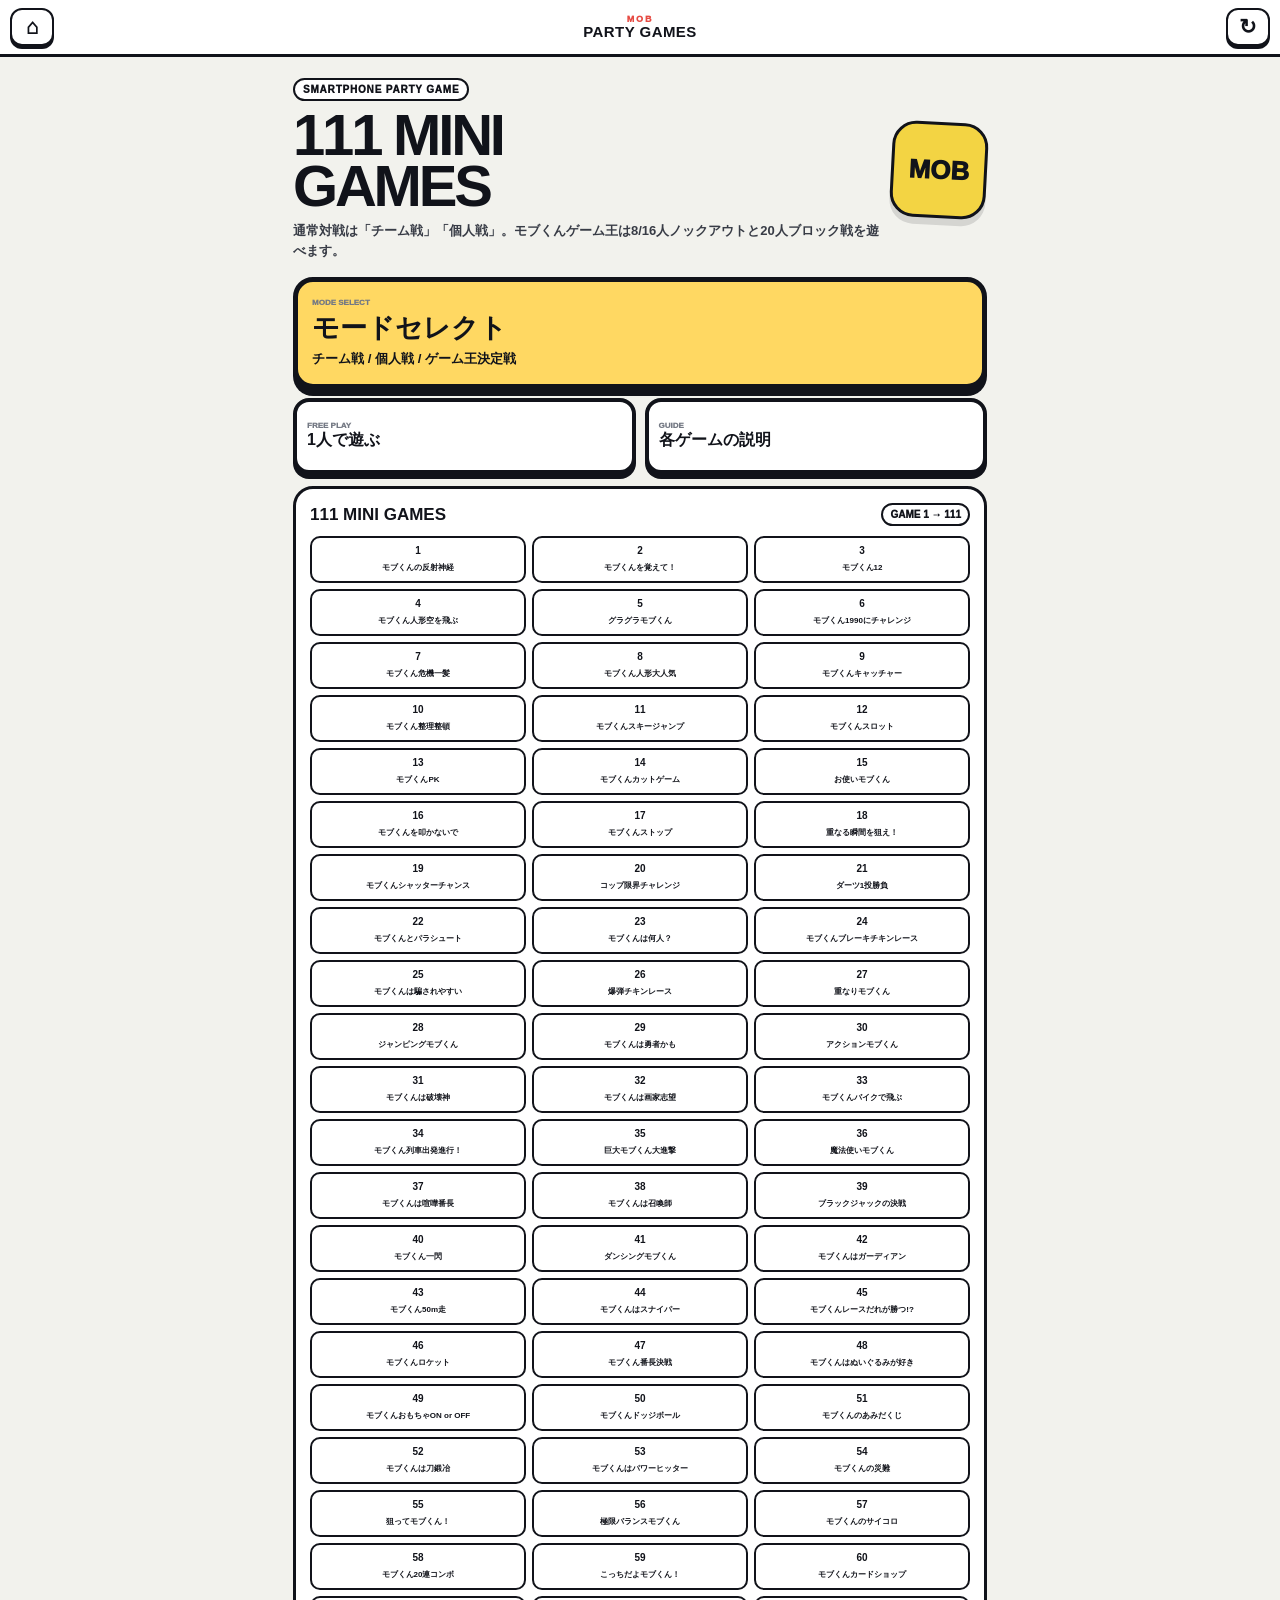
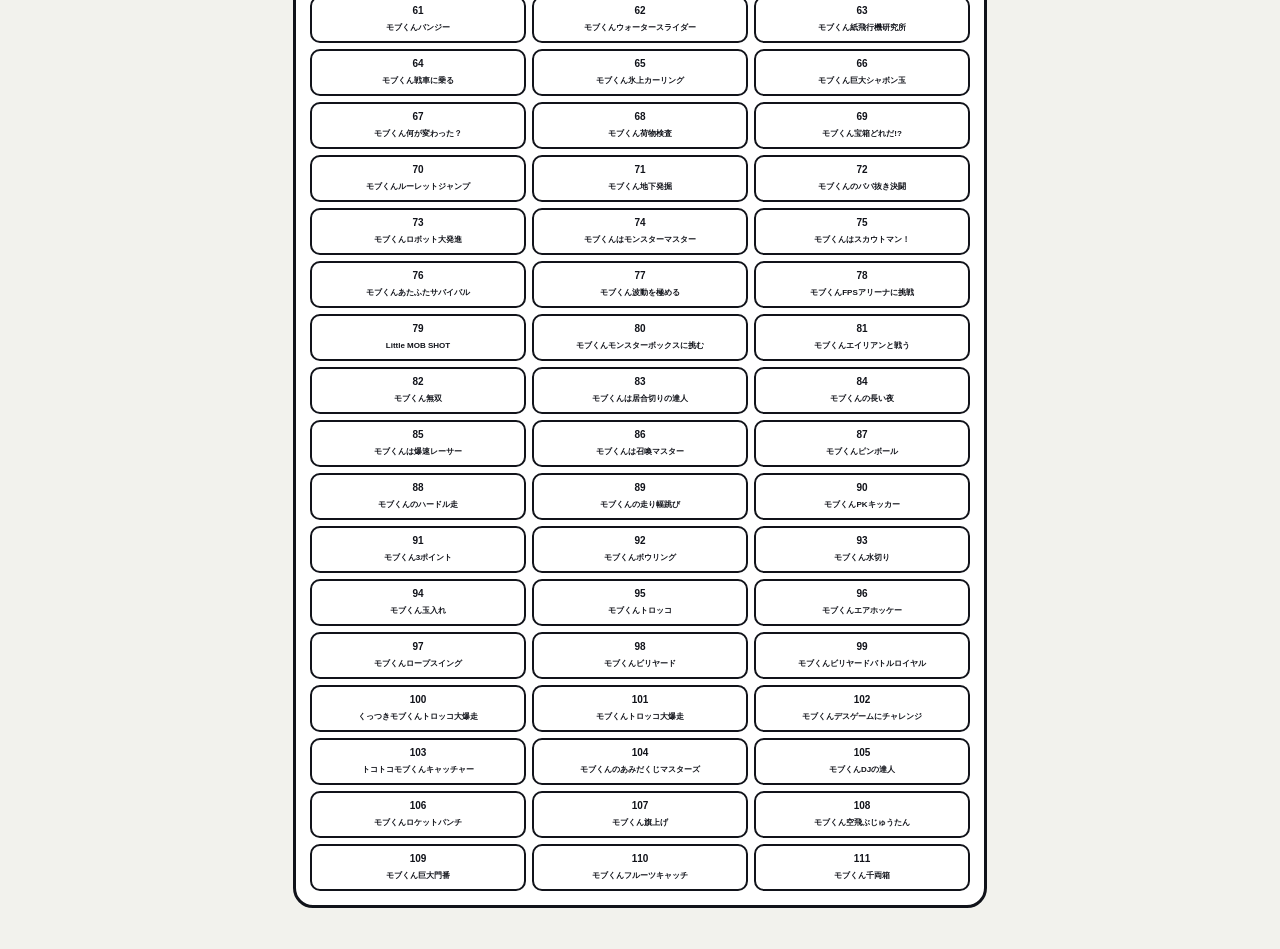
==== commit a0823f37: "Add files via upload" ====
--- a/index.html
+++ b/index.html
@@ -6,7 +6,7 @@
   <meta name="theme-color" content="#11131a">
   <meta name="apple-mobile-web-app-capable" content="yes">
   <meta name="mobile-web-app-capable" content="yes">
-  <title>MOB PARTY GAMES | 90 GAMES</title>
+  <title>MOB PARTY GAMES | 111 GAMES</title>
   <link rel="stylesheet" href="style.css">
 </head>
 <body>
--- a/style.css
+++ b/style.css
@@ -2913,460 +2913,96 @@
 /* =========================================================
    V9.3 MUSICAL CHAIRS
    ========================================================= */
-.chair-shell{
-  width:min(100%,650px);
-  height:100%;
-  margin:0 auto;
-  display:flex;
-  flex-direction:column;
-}
-.chair-hud{
-  display:grid;
-  grid-template-columns:1fr 1fr;
-  gap:5px;
-  margin-bottom:5px;
-}
-.chair-hud>div{
-  border:3px solid var(--ink);
-  border-radius:11px;
-  background:#fff;
-  padding:4px;
-  text-align:center;
-}
-.chair-hud span{
-  display:block;
-  font-size:7px;
-  font-weight:1000;
-  color:var(--muted);
-}
-.chair-hud b{
-  font-size:16px;
-}
-.chair-arena{
-  flex:1;
-  min-height:0;
-  position:relative;
-  overflow:hidden;
-  border:4px solid var(--ink);
-  border-radius:20px;
-  background:linear-gradient(#f3f7fb 0 72%,#e7d4aa 72% 100%);
-}
-.chair-button{
-  position:absolute;
-  z-index:8;
-  left:50%;
-  top:45%;
-  width:112px;
-  height:130px;
-  transform:translate(-50%,-50%);
-  border:none;
-  background:transparent;
-  touch-action:manipulation;
-}
-.chair-back{
-  position:absolute;
-  left:26px;
-  top:5px;
-  width:60px;
-  height:70px;
-  border:5px solid var(--ink);
-  border-radius:14px 14px 6px 6px;
-  background:#d49b61;
-}
-.chair-seat{
-  position:absolute;
-  left:17px;
-  top:64px;
-  width:78px;
-  height:25px;
-  border:5px solid var(--ink);
-  border-radius:8px;
-  background:#e0ad72;
-}
-.chair-leg{
-  position:absolute;
-  top:85px;
-  width:8px;
-  height:38px;
-  border:3px solid var(--ink);
-  border-radius:999px;
-  background:#805737;
-}
-.chair-leg.l1{left:29px}
-.chair-leg.l2{right:29px}
-.chair-button.ready{
-  animation:chairReady .18s ease;
-  filter:drop-shadow(0 0 9px rgba(255,213,73,.95));
-}
-.chair-button.pressed{
-  transform:translate(-50%,-50%) scale(.94);
-}
-.chair-button.foul{
-  filter:drop-shadow(0 0 8px rgba(230,75,67,.95));
-}
-.chair-button.winner{
-  filter:drop-shadow(0 0 11px rgba(82,184,101,.95));
-}
-@keyframes chairReady{
-  50%{transform:translate(-50%,-50%) scale(1.11)}
-}
-.music-ring{
-  position:absolute;
-  z-index:5;
-  left:50%;
-  top:45%;
-  width:250px;
-  height:250px;
-  transform:translate(-50%,-50%);
-  animation:musicRingSpin 3.5s linear infinite;
-  pointer-events:none;
-}
-.music-ring span{
-  --angle:calc(var(--i) * 36deg);
-  position:absolute;
-  left:50%;
-  top:50%;
-  font-size:25px;
-  font-weight:1000;
-  transform:translate(-50%,-50%) rotate(var(--angle)) translateY(-116px) rotate(calc(var(--angle) * -1));
-}
-.music-ring.stopped{
-  opacity:0;
-  animation:none;
-}
-@keyframes musicRingSpin{
-  to{transform:translate(-50%,-50%) rotate(360deg)}
-}
-.chair-racers{
-  position:absolute;
-  z-index:4;
-  inset:0;
-  pointer-events:none;
-}
-.chair-racer{
-  position:absolute;
-  width:64px;
-  text-align:center;
-  transition:.16s ease;
-}
-.chair-racer i{
-  display:block;
-  width:58px;
-  height:58px;
-  margin:0 auto;
-  background-position:center;
-  background-size:contain;
-  background-repeat:no-repeat;
-}
-.chair-racer b{
-  display:block;
-  font-size:7px;
-}
-.chair-racer em{
-  display:block;
-  min-height:13px;
-  font-size:7px;
-  font-style:normal;
-  font-weight:1000;
-}
-.chair-racer.player{left:9%;top:38%}
-.chair-racer.cpu[data-chair-cpu="0"]{right:8%;top:38%}
-.chair-racer.cpu[data-chair-cpu="1"]{left:24%;top:7%}
-.chair-racer.cpu[data-chair-cpu="2"]{right:23%;top:7%}
-.chair-racer.cpu[data-chair-cpu="3"]{left:50%;bottom:3%;transform:translateX(-50%)}
-.chair-racer.arrived{transform:scale(1.12)}
-.chair-racer.winner{filter:drop-shadow(0 0 8px rgba(255,213,73,.9))}
-.chair-racer.cpu[data-chair-cpu="3"].arrived{transform:translateX(-50%) scale(1.12)}
-.chair-message{
-  position:absolute;
-  z-index:12;
-  left:50%;
-  top:8px;
-  transform:translateX(-50%);
-  min-width:130px;
-  border:3px solid var(--ink);
-  border-radius:999px;
-  background:#fff;
-  padding:6px 11px;
-  text-align:center;
-  font-size:12px;
-  font-weight:1000;
-}
-.chair-message.playing{background:#e9f7ff}
-.chair-message.stopped{background:var(--yellow)}
-.chair-message.foul{background:#ffd9d6}
-.chair-round-result{
-  position:fixed;
-  z-index:1600;
-  inset:0;
-  display:none;
-  place-items:center;
-  background:rgba(17,19,26,.72);
-  padding:18px;
-}
-.chair-round-result.show{display:grid}
-.chair-result-card{
-  width:min(92vw,430px);
-  border:5px solid var(--ink);
-  border-radius:24px;
-  background:#fff;
-  box-shadow:0 9px 0 var(--ink);
-  padding:20px 16px 16px;
-  text-align:center;
-}
-.chair-result-card>span{
-  display:block;
-  font-size:9px;
-  font-weight:1000;
-  letter-spacing:.12em;
-  color:var(--muted);
-}
-.chair-result-card>strong{
-  display:block;
-  margin:9px 0;
-  font-size:clamp(48px,15vw,78px);
-  line-height:1;
-}
-.chair-result-card>div{
-  margin-bottom:13px;
-  border:3px solid var(--ink);
-  border-radius:12px;
-  background:var(--yellow);
-  padding:8px;
-  font-size:18px;
-  font-weight:1000;
-}
-.chair-result-card .primary{width:100%}
+
+
+
+
+
+
+
+
+
+
+
+
+
+
+
+
+
+
+
+
+
+
+
+
+
+
+
+
+
+
+
+
+
+
+
+
+
+
+
+
+
+
+
+
+
 
 
 /* =========================================================
    V9.4 MUSICAL CHAIRS — WINNER SITS / FLOATING MUSIC
    ========================================================= */
-.music-ring{
-  width:292px!important;
-  height:292px!important;
-  animation:musicRingDance 5.4s ease-in-out infinite!important;
-}
-.music-ring span{
-  --angle:calc(var(--i) * 30deg)!important;
-  font-size:clamp(34px,10vw,54px)!important;
-  line-height:1;
-  transform:
-    translate(-50%,-50%)
-    rotate(var(--angle))
-    translateY(-136px)
-    rotate(calc(var(--angle) * -1))!important;
-  animation:musicNoteFloat .82s ease-in-out infinite alternate!important;
-  animation-delay:var(--delay)!important;
-  text-shadow:0 3px 0 rgba(17,19,26,.15);
-}
-.music-ring span:nth-child(3n+1){
-  animation-duration:.72s!important;
-}
-.music-ring span:nth-child(3n+2){
-  animation-duration:.94s!important;
-}
-.music-ring span:nth-child(3n){
-  animation-duration:1.08s!important;
-}
-@keyframes musicRingDance{
-  0%{transform:translate(-50%,-50%) rotate(-5deg) scale(.98)}
-  25%{transform:translate(-50%,-52%) rotate(5deg) scale(1.02)}
-  50%{transform:translate(-50%,-48%) rotate(-4deg) scale(1.04)}
-  75%{transform:translate(-50%,-51%) rotate(6deg) scale(1.01)}
-  100%{transform:translate(-50%,-50%) rotate(-5deg) scale(.98)}
-}
-@keyframes musicNoteFloat{
-  0%{
-    margin-top:-8px;
-    filter:drop-shadow(0 2px 0 rgba(17,19,26,.10));
-  }
-  100%{
-    margin-top:14px;
-    filter:drop-shadow(0 8px 0 rgba(17,19,26,.07));
-  }
-}
-.music-ring.stopped{
-  opacity:0!important;
-  animation:none!important;
-}
-
-.chair-racer{
-  z-index:6;
-}
-.chair-racer.seated{
-  z-index:18!important;
-  left:50%!important;
-  right:auto!important;
-  top:45%!important;
-  bottom:auto!important;
-  transform:translate(-50%,-29%) scale(1.08)!important;
-  transition:
-    left .34s cubic-bezier(.18,.82,.28,1),
-    top .34s cubic-bezier(.18,.82,.28,1),
-    transform .34s cubic-bezier(.18,.82,.28,1)!important;
-}
-.chair-racer.seated i{
-  width:72px!important;
-  height:72px!important;
-  animation:chairSitBounce .38s ease;
-}
-.chair-racer.seated b{
-  margin-top:-5px;
-  border:2px solid var(--ink);
-  border-radius:999px;
-  background:var(--yellow);
-  padding:2px 6px;
-}
-.chair-racer.seated em{
-  display:none;
-}
-.chair-button.occupied{
-  filter:drop-shadow(0 0 10px rgba(255,213,73,.85));
-}
-@keyframes chairSitBounce{
-  0%{transform:translateY(-16px) scale(.9)}
-  55%{transform:translateY(5px) scale(1.10)}
-  100%{transform:translateY(0) scale(1)}
-}
-
-.chair-winner-call{
-  position:absolute;
-  z-index:30;
-  left:50%;
-  top:64%;
-  transform:translate(-50%,-8px) scale(.85);
-  min-width:180px;
-  border:4px solid var(--ink);
-  border-radius:999px;
-  background:var(--yellow);
-  padding:7px 14px;
-  text-align:center;
-  font-size:14px;
-  font-weight:1000;
-  opacity:0;
-  pointer-events:none;
-}
-.chair-winner-call.show{
-  animation:chairWinnerCall .85s ease forwards;
-}
-@keyframes chairWinnerCall{
-  0%{
-    opacity:0;
-    transform:translate(-50%,-12px) scale(.72);
-  }
-  28%{
-    opacity:1;
-    transform:translate(-50%,0) scale(1.10);
-  }
-  78%{
-    opacity:1;
-    transform:translate(-50%,0) scale(1);
-  }
-  100%{
-    opacity:.92;
-    transform:translate(-50%,0) scale(1);
-  }
-}
-.chair-message.winner-message{
-  background:var(--yellow);
-}
-
-.chair-final-result{
-  position:fixed;
-  z-index:1700;
-  inset:0;
-  display:none;
-  place-items:center;
-  background:rgba(17,19,26,.78);
-  padding:18px;
-}
-.chair-final-result.show{
-  display:grid;
-}
-.chair-final-card{
-  width:min(94vw,460px);
-  border:5px solid var(--ink);
-  border-radius:25px;
-  background:#fff;
-  box-shadow:0 10px 0 var(--ink);
-  padding:20px 16px 16px;
-  text-align:center;
-}
-.chair-final-card>span{
-  display:block;
-  font-size:10px;
-  font-weight:1000;
-  letter-spacing:.14em;
-  color:var(--muted);
-}
-.chair-final-rounds{
-  display:grid;
-  grid-template-columns:1fr 1fr;
-  gap:8px;
-  margin:13px 0;
-}
-.chair-final-rounds>div{
-  border:3px solid var(--ink);
-  border-radius:14px;
-  background:#f4f4ef;
-  padding:10px 6px;
-}
-.chair-final-rounds small{
-  display:block;
-  font-size:9px;
-  font-weight:1000;
-  color:var(--muted);
-}
-.chair-final-rounds b{
-  display:block;
-  margin-top:4px;
-  font-size:21px;
-}
-.chair-final-rounds em{
-  display:block;
-  margin-top:2px;
-  font-size:9px;
-  font-style:normal;
-  font-weight:1000;
-}
-.chair-final-card>p{
-  margin:10px 0 3px;
-  font-size:15px;
-  font-weight:1000;
-}
-.chair-final-card>strong{
-  display:block;
-  margin:3px 0 16px;
-  font-size:clamp(38px,12vw,60px);
-  line-height:1;
-  color:var(--red);
-}
-.chair-final-card .primary{
-  width:100%;
-}
+
+
+
+
+
+
+
+
+
+
+
+
+
+
+
+
+
+
+
+
+
+
+
+
+
+
+
+
+
+
+
+
+
+
 
 @media(max-height:680px){
-  .music-ring{
-    width:245px!important;
-    height:245px!important;
-  }
-  .music-ring span{
-    font-size:34px!important;
-    transform:
-      translate(-50%,-50%)
-      rotate(var(--angle))
-      translateY(-112px)
-      rotate(calc(var(--angle) * -1))!important;
-  }
-  .chair-racer.seated{
-    top:44%!important;
-    transform:translate(-50%,-27%) scale(.98)!important;
-  }
-  .chair-winner-call{
-    top:63%;
-    font-size:11px;
-  }
+  
+  
+  
+  
 }
 
 
@@ -3401,7 +3037,7 @@
 .climb-feedback{min-height:32px;margin-top:5px;border:3px solid var(--ink);border-radius:11px;background:#fff;display:grid;place-items:center;font-size:10px;font-weight:1000}.climb-feedback.perfect{background:var(--yellow)}.climb-feedback.up{background:#e5f8df}.climb-feedback.down{background:#ffd9d6}
 
 /* ===== V9.7 CHAIRS WALK ===== */
-.chair-racer.walking i{animation:chairWalkerHop .38s ease-in-out infinite alternate}@keyframes chairWalkerHop{from{transform:translateY(0) rotate(-3deg)}to{transform:translateY(-13px) rotate(4deg)}}
+
 
 /* ===== V9.7 OVERLAP HUD / MASTER ===== */
 .overlap-hud-two{display:grid!important;grid-template-columns:1fr 1fr!important;gap:6px!important}.overlap-hud-two>div{border:3px solid var(--ink);border-radius:11px;background:#fff;padding:5px;text-align:center}.overlap-hud-two span{display:block;font-size:7px;font-weight:1000;color:var(--muted)}.overlap-hud-two b{font-size:17px}.master-stage .overlap-circle{width:80px!important;height:80px!important}.master-stage .overlap-circle.c0{background:#ffd9d6}.master-stage .overlap-circle.c1{background:#dff3ff}.master-stage .overlap-circle.c2{background:#e5f8df}.master-stage .overlap-circle.c3{background:#fff1b4}
@@ -4222,7 +3858,7 @@
 .planet-building-v100.b1{background:#625073}
 .planet-building-v100.b2{background:#3f6872}
 .planet-building-v100.b3{background:#6d5d42}
-.planet-building-v100.b4{background:#445f86}
+
 .planet-windows-v100{
   position:absolute;
   inset:15px 10px 12px;
@@ -11790,7 +11426,7 @@
 
 /* V10.15 DANCING MOB BACKGROUND */
 .dance-stage{
-  background-image:url('back/001.png')!important;
+  background-image:url("back/001.png")!important;
   background-size:cover!important;
   background-position:center!important;
   background-repeat:no-repeat!important;
@@ -13641,7 +13277,7 @@
 @keyframes balanceTapV117{
   50%{filter:brightness(1.04)}
 }
-\n/* V10.18 duel edge burst */\n.duel-enemy.edge-burst-v118{animation:duelEdgeBurstV118 .34s cubic-bezier(.2,.75,.2,1)}\n@keyframes duelEdgeBurstV118{0%{transform:translateX(-50%) scale(1)}28%{transform:translateX(-50%) scale(.88) rotate(-8deg)}58%{transform:translateX(-50%) translateY(-8px) scale(1.18) rotate(8deg)}100%{transform:translateX(-50%) scale(1)}}\n.duel-player.edge-blown-v118{animation:duelEdgeBlownV118 .48s ease}\n@keyframes duelEdgeBlownV118{45%{transform:translateX(-50%) translateY(-18px) rotate(22deg) scale(.9)}100%{transform:translateX(-50%) translateY(0) rotate(0)}}\n\n/* V10.18 golf swing: bottom -> impact -> high follow-through */\n.power-club{transform:rotate(112deg)!important}\n.power-golfer.golf-swing .power-club{animation:powerGolfSwingV118 .54s cubic-bezier(.18,.75,.18,1) forwards!important}\n@keyframes powerGolfSwingV118{0%{transform:rotate(112deg)}18%{transform:rotate(128deg)}48%{transform:rotate(20deg)}64%{transform:rotate(-18deg)}100%{transform:rotate(-82deg)}}\n.power-golfer.golf-swing{animation:powerGolferTurnV118 .54s ease forwards!important}\n@keyframes powerGolferTurnV118{0%{transform:rotate(2deg) translateY(0)}45%{transform:rotate(-7deg) translateY(2px)}100%{transform:rotate(8deg) translateY(-2px)}}\n.power-golfer.camera-left-behind-v118{animation:powerGolferCameraLeaveV118 .38s ease forwards!important}\n@keyframes powerGolferCameraLeaveV118{to{opacity:0;transform:translateX(-80px) scale(.72)}}\n.power-gauges.flight-hide-v118{opacity:0;pointer-events:none;transform:translateY(18px);transition:opacity .25s ease,transform .25s ease}\n
+n/* V10.18 duel edge burst */n.duel-enemy.edge-burst-v118{animation:duelEdgeBurstV118 .34s cubic-bezier(.2,.75,.2,1)}n@keyframes duelEdgeBurstV118{0%{transform:translateX(-50%) scale(1)}28%{transform:translateX(-50%) scale(.88) rotate(-8deg)}58%{transform:translateX(-50%) translateY(-8px) scale(1.18) rotate(8deg)}100%{transform:translateX(-50%) scale(1)}}n.duel-player.edge-blown-v118{animation:duelEdgeBlownV118 .48s ease}n@keyframes duelEdgeBlownV118{45%{transform:translateX(-50%) translateY(-18px) rotate(22deg) scale(.9)}100%{transform:translateX(-50%) translateY(0) rotate(0)}}nn/* V10.18 golf swing: bottom -> impact -> high follow-through */n.power-club{transform:rotate(112deg)!important}n.power-golfer.golf-swing .power-club{animation:powerGolfSwingV118 .54s cubic-bezier(.18,.75,.18,1) forwards!important}n@keyframes powerGolfSwingV118{0%{transform:rotate(112deg)}18%{transform:rotate(128deg)}48%{transform:rotate(20deg)}64%{transform:rotate(-18deg)}100%{transform:rotate(-82deg)}}n.power-golfer.golf-swing{animation:powerGolferTurnV118 .54s ease forwards!important}n@keyframes powerGolferTurnV118{0%{transform:rotate(2deg) translateY(0)}45%{transform:rotate(-7deg) translateY(2px)}100%{transform:rotate(8deg) translateY(-2px)}}n.power-golfer.camera-left-behind-v118{animation:powerGolferCameraLeaveV118 .38s ease forwards!important}n@keyframes powerGolferCameraLeaveV118{to{opacity:0;transform:translateX(-80px) scale(.72)}}n.power-gauges.flight-hide-v118{opacity:0;pointer-events:none;transform:translateY(18px);transition:opacity .25s ease,transform .25s ease}n
 /* V10.18 GAME 62 — MOB DICE */
 .dice-shell{width:min(100%,650px);height:100%;margin:0 auto;display:flex;flex-direction:column}
 .dice-hud{display:grid;grid-template-columns:1fr 1fr;gap:5px;margin-bottom:5px}
@@ -14645,32 +14281,32 @@
 }
 
 /* Pizza */
-.pizza-stage-v125{position:relative;flex:1;min-height:410px;border:4px solid var(--ink);border-radius:22px;background:#f7e7c6;overflow:hidden}
-.pizza-spin-v125{position:absolute;left:50%;top:47%;width:286px;height:286px;transform:translate(-50%,-50%);animation:pizzaSpinV125 10s linear infinite}
-@keyframes pizzaSpinV125{to{transform:translate(-50%,-50%) rotate(360deg)}}
-.pizza-v125{position:relative;width:100%;height:100%;border:8px solid #ad6f31;border-radius:50%;background:#f5c765;box-shadow:inset 0 0 0 15px #d64134,0 10px 0 rgba(17,19,26,.15)}
-.pizza-ring-v125{position:absolute;left:50%;top:50%;width:54%;height:54%;transform:translate(-50%,-50%);border:4px dashed rgba(255,247,91,.9);border-radius:50%}
-.pizza-topping-v125{position:absolute;transform:translate(-50%,-50%);font-size:24px;filter:drop-shadow(0 2px 0 rgba(17,19,26,.15));animation:toppingPopV125 .22s ease}
-@keyframes toppingPopV125{from{transform:translate(-50%,-50%) scale(.2)}to{transform:translate(-50%,-50%) scale(1)}}
-.pizza-next-v125{position:absolute;left:50%;top:10px;transform:translateX(-50%);border:3px solid var(--ink);border-radius:999px;background:#fff;padding:7px 12px;font-size:16px;font-weight:1000}
-.pizza-finish-v125{animation:pizzaFinishV125 .5s ease}
-@keyframes pizzaFinishV125{50%{transform:scale(1.05)}}
+
+
+
+
+
+
+
+
+
+
 
 /* Hammer */
-.hammer-stage-v125{position:relative;flex:1;min-height:420px;border:4px solid var(--ink);border-radius:22px;background:#bfe7ff;overflow:hidden}
-.hammer-mob-v125{position:absolute;left:50%;top:92px;width:96px;height:116px;transform:translateX(-50%);background-size:contain;background-position:center;background-repeat:no-repeat}
-.hammer-mob-v125 i{position:absolute;right:-58px;top:-28px;width:34px;height:118px;border:5px solid var(--ink);border-radius:12px;background:#9d6c43;transform:rotate(-36deg);transform-origin:50% 88%}
-.hammer-mob-v125 i:before{content:"";position:absolute;left:-38px;top:-22px;width:88px;height:44px;border:5px solid var(--ink);border-radius:12px;background:#565b63}
-.hammer-mob-v125.smash-v125 i{animation:hammerSwingV125 .42s ease-in forwards}
-@keyframes hammerSwingV125{to{transform:rotate(63deg)}}
-.hammer-ground-v125{position:absolute;left:0;right:0;top:230px;height:95px;border-top:6px solid var(--ink);background:#8cca73}
-.hammer-ground-v125 span{position:absolute;left:50%;top:-6px;height:8px;width:0;background:#ffe36a;transform:translateX(-50%);border-radius:999px}
-.hammer-ground-v125.shock-v125 span{animation:hammerShockV125 .72s ease-out forwards}
-@keyframes hammerShockV125{to{width:var(--shock);opacity:0;box-shadow:0 0 18px #fff27d}}
-.hammer-gauge-v125{position:absolute;left:8%;right:8%;bottom:82px;height:28px;border:4px solid var(--ink);border-radius:999px;background:linear-gradient(90deg,#e9564d,#ffd85e 34%,#80d77a 49%,#ffd85e 66%,#e9564d)}
-.hammer-gauge-v125 i{position:absolute;left:18%;top:-10px;width:10px;height:44px;border:3px solid var(--ink);border-radius:7px;background:#fff;transform:translateX(-50%)}
-.hammer-max-v125{position:absolute;left:50%;top:-28px;transform:translateX(-50%);font-size:10px;font-weight:1000}
-.hammer-btn-v125{position:absolute;left:50%;bottom:18px;transform:translateX(-50%);min-width:180px;font-size:22px}
+
+
+
+
+
+
+
+
+
+
+
+
+
+
 
 /* Bungee */
 .bungee-stage-v125{position:relative;flex:1;min-height:440px;border:4px solid var(--ink);border-radius:22px;background:linear-gradient(#a7dbff 0 70%,#8acb72 70%);overflow:hidden}
@@ -14698,18 +14334,14 @@
 .slide-controls-v125 button{min-height:58px;border:4px solid var(--ink);border-radius:15px;background:#fff;font-size:18px;font-weight:1000;touch-action:none}
 
 /* Pancake */
-.pancake-stage-v125{position:relative;flex:1;min-height:430px;border:4px solid var(--ink);border-radius:22px;background:#f8e7c5;overflow:hidden;touch-action:none}
-.pancake-mob-v125{position:absolute;left:17px;bottom:44px;width:80px;height:95px;background-size:contain;background-position:center;background-repeat:no-repeat}
-.pan-v125{position:absolute;left:50%;bottom:88px;width:170px;height:34px;border:5px solid var(--ink);border-radius:50%;background:#62676c;transform:translateX(-50%)}
-.pan-v125:after{content:"";position:absolute;left:140px;top:6px;width:95px;height:17px;border:4px solid var(--ink);border-radius:9px;background:#52565a}
-.pancake-v125{position:absolute;z-index:5;left:50%;bottom:115px;width:130px;height:26px;border:4px solid var(--ink);border-radius:50%;background:#d99f48;transform:translateX(-50%)}
-.pancake-v125 i{position:absolute;left:20%;top:5px;width:12px;height:7px;border-radius:50%;background:#7a4f28;box-shadow:38px 2px 0 #7a4f28,72px -1px 0 #7a4f28}
-.pancake-flip-v125{animation:pancakeFlipV125 1.12s cubic-bezier(.23,.7,.25,1) forwards}
-@keyframes pancakeFlipV125{
-  0%{transform:translateX(-50%) translateY(0) rotate(0)}
-  48%{transform:translateX(calc(-50% + var(--flip-x))) translateY(calc(var(--flip-h)*-1)) rotate(calc(var(--flip-r)*.58))}
-  100%{transform:translateX(calc(-50% + var(--flip-x))) translateY(0) rotate(var(--flip-r))}
-}
+
+
+
+
+
+
+
+
 
 /* Paper plane */
 .plane-stage-v125{position:relative;flex:1;min-height:420px;border:4px solid var(--ink);border-radius:22px;background:#fff;overflow:hidden;touch-action:none}
@@ -14875,38 +14507,38 @@
 @keyframes cardPulseBlue126{50%{box-shadow:inset 0 0 0 15px rgba(108,213,255,.45)}}
 
 /* Pizza */
-.pizza-kitchen-v126{position:relative;flex:1;min-height:410px;border:4px solid var(--ink);border-radius:22px;background:#f3dfbd;overflow:hidden}
-.pizza-oven-v126{position:absolute;right:8px;top:8px;width:76px;height:72px;border:4px solid var(--ink);border-radius:13px;background:#5c6065;display:grid;place-items:center;color:#fff;font-size:10px;font-weight:1000}
-.pizza-base-v126{position:absolute;left:50%;top:48%;width:245px;height:245px;transform:translate(-50%,-50%);border:10px solid #b56d32;border-radius:50%;background:#e74635;box-shadow:inset 0 0 0 12px #f4cf67,0 9px 0 rgba(17,19,26,.16);overflow:hidden}
-.pizza-cheese-v126{position:absolute;inset:22px;border-radius:50%;background:#f6d55d}
-.pizza-piece-v126,.pizza-flying-v126,.pizza-ingredient-v126{position:absolute;z-index:7}
-.pizza-piece-v126{width:28px;height:28px;transform:translate(-50%,-50%)}
-.pizza-piece-v126.tomato,.pizza-flying-v126.tomato,.pizza-ingredient-v126.tomato{border:4px solid #b72e25;border-radius:50%;background:#e74d41;box-shadow:inset 0 0 0 5px #ff8c76}
-.pizza-piece-v126.salami,.pizza-flying-v126.salami,.pizza-ingredient-v126.salami{border:4px solid #7f271f;border-radius:50%;background:#b94b3c;box-shadow:inset 6px 4px 0 #f5b29c}
-.pizza-piece-v126.pepper,.pizza-flying-v126.pepper,.pizza-ingredient-v126.pepper{border:6px solid #4aa34b;border-radius:50%;background:transparent}
-.pizza-piece-v126.cheese,.pizza-flying-v126.cheese,.pizza-ingredient-v126.cheese{width:34px;height:26px;background:#ffe16b;border:4px solid #c9922f;clip-path:polygon(0 25%,100% 0,80% 100%,15% 82%)}
-.pizza-throw-layer-v126{position:absolute;inset:0;pointer-events:none;z-index:9}.pizza-flying-v126{width:34px;height:34px;animation:pizzaThrow126 .43s cubic-bezier(.2,.7,.2,1) forwards}
-@keyframes pizzaThrow126{to{transform:translate(var(--tx),var(--ty)) rotate(420deg) scale(.82)}}
-.pizza-mob-v126{position:absolute;left:10px;bottom:38px;width:72px;height:84px;background-size:contain;background-position:center;background-repeat:no-repeat}
-.pizza-guide-v126{position:absolute;left:50%;bottom:10px;transform:translateX(-50%);width:78%;border:3px solid var(--ink);border-radius:999px;background:#fff;padding:7px;text-align:center;font-size:11px;font-weight:1000}
-.pizza-tray-v126{min-height:84px;margin-top:7px;border:4px solid var(--ink);border-radius:18px;background:#fff;display:flex;align-items:center;justify-content:center;gap:15px;touch-action:none}.pizza-tray-v126.hidden-v126{opacity:.25;pointer-events:none}
-.pizza-ingredient-v126{position:relative!important;width:52px!important;height:52px!important}.pizza-tray-v126>div:last-child{display:flex;flex-direction:column}.pizza-tray-v126 b{font-size:15px}.pizza-tray-v126 span{font-size:10px;color:var(--muted)}
-.pizza-bounce-v126{animation:pizzaBounce126 .25s ease}@keyframes pizzaBounce126{50%{scale:1.04}}
-.pizza-baking-v126 .pizza-base-v126{animation:pizzaBake126 .5s ease-in-out infinite alternate}.pizza-baking-v126 .pizza-oven-v126{box-shadow:0 0 26px #ff8b3d;background:#b34c2a}
-@keyframes pizzaBake126{to{filter:saturate(1.25) brightness(.9);transform:translate(-50%,-50%) scale(1.025)}}
-.pizza-baked-v126{filter:saturate(1.18) brightness(.93);box-shadow:inset 0 0 0 12px #e8bb54,0 0 24px rgba(255,145,52,.7)!important}.pizza-result-v126{animation:pizzaResult126 .5s ease}@keyframes pizzaResult126{50%{transform:scale(1.015)}}
+
+
+
+
+
+
+
+
+
+
+
+
+
+
+
+
+
+
+
+
 
 /* Hammer */
-.hammer-stage-v126{position:relative;flex:1;min-height:365px;border:4px solid var(--ink);border-radius:22px;background:#bde6ff;overflow:hidden}
-.hammer-mob-v126{position:absolute;left:50%;bottom:86px;width:100px;height:120px;transform:translateX(-50%);background-size:contain;background-position:center;background-repeat:no-repeat;z-index:5}
+
+
 .giant-hammer-v126{position:absolute;left:42px;top:-112px;width:70px;height:210px;transform:rotate(-56deg);transform-origin:50% 88%;z-index:7}.giant-hammer-v126 i{position:absolute;left:29px;top:38px;width:16px;height:165px;border:5px solid var(--ink);border-radius:9px;background:#9a6239}.giant-hammer-v126 b{position:absolute;left:-15px;top:2px;width:102px;height:62px;border:6px solid var(--ink);border-radius:15px;background:#4f555d;box-shadow:inset 0 -12px 0 #383d42}
-.hammer-slam-v126{animation:hammerSlam126 .38s cubic-bezier(.55,.02,.88,.35) forwards}@keyframes hammerSlam126{0%{transform:rotate(-56deg)}55%{transform:rotate(-72deg)}100%{transform:rotate(57deg)}}.hammer-body-slam-v126{animation:hammerBody126 .42s ease}@keyframes hammerBody126{70%{transform:translateX(-50%) translateY(10px) scaleY(.92)}}
-.hammer-ground-v126{position:absolute;left:0;right:0;bottom:0;height:96px;border-top:6px solid var(--ink);background:#73b95f}.hammer-crater-v126{position:absolute;left:50%;top:-5px;width:20px;height:8px;transform:translateX(-50%);border-radius:50%;background:#372b24;opacity:0}.hammer-crater-v126.show-v126{animation:crater126 .6s ease forwards}@keyframes crater126{to{width:calc(50px + var(--impact)*150px);height:28px;opacity:1}}
-.hammer-fx-v126{position:absolute;inset:0;pointer-events:none;z-index:10}.hammer-fx-v126 b{position:absolute;left:50%;bottom:88px;width:40px;height:18px;border:6px solid #fff06e;border-radius:50%;transform:translateX(-50%);opacity:0}.hammer-fx-v126 i{position:absolute;left:50%;bottom:100px;width:18px;height:18px;border:4px solid var(--ink);background:#7a695b;opacity:0}.hammer-fx-v126.impact-v126 b{animation:hammerRing126 .7s ease-out}.hammer-fx-v126.impact-v126 i{animation:hammerRock126 .8s ease-out forwards}
-.hammer-fx-v126.impact-v126 i:nth-child(1){--rx:-120px;--ry:-95px}.hammer-fx-v126.impact-v126 i:nth-child(2){--rx:-65px;--ry:-130px}.hammer-fx-v126.impact-v126 i:nth-child(3){--rx:70px;--ry:-125px}.hammer-fx-v126.impact-v126 i:nth-child(4){--rx:125px;--ry:-80px}
-@keyframes hammerRing126{0%{opacity:1;scale:.3}100%{opacity:0;scale:calc(2 + var(--impact)*5)}}@keyframes hammerRock126{0%{opacity:1}100%{opacity:0;transform:translate(var(--rx),var(--ry)) rotate(240deg)}}
-.hammer-speed-v126{position:absolute;inset:0;background:repeating-linear-gradient(110deg,transparent 0 25px,rgba(255,255,255,.24) 27px 30px);opacity:.45}.hammer-msg-v126{position:absolute;left:50%;top:18px;transform:translateX(-50%);border:3px solid var(--ink);border-radius:999px;background:#fff;padding:6px 12px;font-weight:1000}
-.hammer-control-v126{margin-top:7px;border:4px solid var(--ink);border-radius:18px;background:#fff;padding:10px}.hammer-gauge-v126{position:relative;height:28px;border:3px solid var(--ink);border-radius:999px;background:linear-gradient(90deg,#e75b53,#ffd95f 30%,#79d879 48%,#fff16a 50%,#79d879 52%,#ffd95f 70%,#e75b53)}.hammer-gauge-v126 span{position:absolute;left:50%;top:-9px;transform:translate(-50%,-100%);font-size:8px;font-weight:1000}.hammer-gauge-v126 i{position:absolute;top:-8px;width:10px;height:42px;border:3px solid var(--ink);border-radius:7px;background:#fff;transform:translateX(-50%)}.hammer-control-v126 button{width:100%;min-height:56px;margin-top:9px;font-size:23px}
+
+
+
+
+
+
+
 .quake-v126{animation:quake126 .09s linear 5 alternate}.quake-max-v126{animation:quake126 .07s linear 10 alternate}@keyframes quake126{to{transform:translate(3px,-2px)}}
 
 /* Bungee */
@@ -14939,17 +14571,17 @@
 .slide-finish-v126{animation:slideFinish126 .6s ease}@keyframes slideFinish126{50%{transform:scale(1.012)}}
 
 /* Pancake */
-.pancake-stage-v126{position:relative;flex:1;min-height:420px;border:4px solid var(--ink);border-radius:22px;background:#f3dfbd;overflow:hidden;touch-action:none}
-.pancake-chef-v126{position:absolute;left:8px;bottom:32px;width:78px;height:92px;background-size:contain;background-position:center;background-repeat:no-repeat}
-.pan-v126{position:absolute;left:50%;bottom:86px;width:180px;height:35px;border:5px solid var(--ink);border-radius:50%;background:#5a6066;transform:translateX(-50%);box-shadow:inset 0 -8px 0 #3f4448}
-.pan-v126:after{content:"";position:absolute;left:150px;top:7px;width:100px;height:17px;border:4px solid var(--ink);border-radius:9px;background:#4c5156}
-.pancake-v126{position:absolute;z-index:5;left:50%;bottom:112px;width:138px;height:28px;border:4px solid var(--ink);border-radius:50%;background:#d79c43;transform:translateX(-50%)}
-.pancake-v126 i{position:absolute;left:20%;top:6px;width:11px;height:7px;border-radius:50%;background:#7d5128;box-shadow:40px 2px 0 #7d5128,78px -1px 0 #7d5128}
-.pancake-v126.flip-v126{animation:panFlip126 1s cubic-bezier(.2,.72,.18,1) forwards}
-@keyframes panFlip126{0%{transform:translateX(-50%)}48%{transform:translateX(calc(-50% + var(--px))) translateY(calc(var(--ph)*-1)) rotate(calc(var(--pr)*.55)) scale(1.08)}100%{transform:translateX(calc(-50% + var(--px))) rotate(var(--pr))}}
-.pancake-steam-v126{position:absolute;left:50%;bottom:132px}.pancake-steam-v126 i{position:absolute;width:16px;height:45px;border-left:4px solid rgba(255,255,255,.8);border-radius:50%;animation:steam126 1.3s ease-in infinite}
-.pancake-steam-v126 i:nth-child(2){left:30px;animation-delay:.3s}.pancake-steam-v126 i:nth-child(3){left:-30px;animation-delay:.6s}
-@keyframes steam126{to{transform:translateY(-45px) rotate(20deg);opacity:0}}
+
+
+
+
+
+
+
+
+
+
+
 .pan-msg-v126{position:absolute;left:50%;top:10px;transform:translateX(-50%);width:82%;border:3px solid var(--ink);border-radius:999px;background:#fff;padding:7px;text-align:center;font-size:10px;font-weight:1000}
 .pan-action-v126{animation:panStage126 .25s ease}@keyframes panStage126{50%{transform:translateY(2px)}}
 
@@ -15144,17 +14776,17 @@
 /* =========================================================
    V10.27 — MAJOR GAMEPLAY / PRESENTATION REWORK
    ========================================================= */
-.cardshop-v127,.pizza-shell-v127,.hammer-shell-v127,.bungee-shell-v127,.slide-shell-v127,.pancake-shell-v127,.plane-shell-v127,.domino-shell-v127,.bubble-shell-v127,.bag-shell-v127,.change-shell-v127,.bridge-shell-v127,.roulette-shell-v127{height:100%;min-height:0;display:flex;flex-direction:column;overflow:hidden}
+.cardshop-v127,.bungee-shell-v127,.slide-shell-v127,.plane-shell-v127,.domino-shell-v127,.bubble-shell-v127,.bag-shell-v127,.change-shell-v127,.bridge-shell-v127,.roulette-shell-v127{height:100%;min-height:0;display:flex;flex-direction:column;overflow:hidden}
 
 /* Card shop: no scrolling, one card at a time */
 .cardshop-head-v127{display:flex;justify-content:space-between;align-items:flex-start;gap:8px}.cardshop-stage-v127{position:relative;flex:1;min-height:0;border:4px solid var(--ink);border-radius:22px;background:#f7d787;overflow:hidden;padding:8px;display:flex;flex-direction:column;align-items:center}.shop-shelf-v127{position:absolute;left:10px;right:10px;height:9px;border:3px solid var(--ink);background:#c78745;border-radius:8px}.shop-shelf-v127.s1{top:24%}.shop-shelf-v127.s2{top:68%}.card-god-v127{position:relative;z-index:5;border:3px solid var(--ink);border-radius:999px;background:#fff;padding:5px 11px;font-size:11px;font-weight:1000;min-height:29px}.card-god-v127.pop-v127{animation:godPop127 .75s ease}@keyframes godPop127{50%{transform:scale(1.15);background:#ffe878}}
 .pack-scene-v127{position:relative;z-index:3;flex:1;min-height:0;width:100%;display:flex;flex-direction:column;justify-content:center;align-items:center;gap:7px}.pack-v127{position:relative;width:145px;height:196px;border:5px solid var(--ink);border-radius:20px;background:linear-gradient(#fff1a5,#f4b534);box-shadow:0 8px 0 rgba(17,19,26,.15);animation:packFloat127 2s ease-in-out infinite;overflow:hidden}.pack-v127>b{position:absolute;top:9px;width:100%;text-align:center;font-size:25px;letter-spacing:4px}.pack-v127>span{position:absolute;left:31px;top:46px;width:82px;height:82px;background-size:contain;background-position:center;background-repeat:no-repeat}.pack-v127>em{position:absolute;left:0;right:0;bottom:31px;text-align:center;font-style:normal;font-size:12px;font-weight:1000}.pack-v127>i{position:absolute;left:0;right:0;bottom:8px;text-align:center;font-style:normal;color:#fff}.pack-v127.rainbow-v127{box-shadow:0 0 0 6px rgba(255,255,255,.3),0 0 20px #d88cff}.pack-v127.tear-v127{animation:packTear127 .5s ease forwards}@keyframes packFloat127{50%{transform:translateY(-8px)}}@keyframes packTear127{50%{transform:scale(1.08) rotate(-3deg)}100%{transform:scale(.65) rotate(8deg);opacity:0}}.open-v127{min-width:180px;min-height:48px;font-size:22px;margin:0!important}.card-status-v127{position:relative;z-index:5;width:96%;border:3px solid var(--ink);border-radius:12px;background:#fff;padding:6px 8px;text-align:center;font-size:10px;font-weight:1000;min-height:34px}.reveal-v127{position:relative;z-index:4;flex:1;min-height:0;width:100%;display:flex;flex-direction:column;align-items:center;justify-content:center;gap:5px}.single-card-holder-v127{height:min(45vh,270px);aspect-ratio:.70}.card-counter-v127{position:absolute;top:3px;right:7px;border:3px solid var(--ink);border-radius:999px;background:#fff;padding:3px 7px;font-weight:1000;font-size:10px}.single-card-info-v127{width:95%;display:grid;grid-template-columns:1fr auto;gap:2px 8px;border:3px solid var(--ink);border-radius:12px;background:#fff;padding:6px 9px}.single-card-info-v127>b{font-size:12px}.single-card-info-v127>span{font-size:11px}.single-card-info-v127>strong{grid-column:2;grid-row:1/3;align-self:center;font-size:16px}.card-flip-v127{width:100%;height:100%;perspective:900px}.flip-inner-v127{position:relative;width:100%;height:100%;transform-style:preserve-3d;transition:transform .52s ease}.card-flip-v127.open-v127 .flip-inner-v127{transform:rotateY(180deg)}.card-back-v127,.flip-front-v127{position:absolute!important;inset:0;backface-visibility:hidden;border:5px solid var(--ink)!important;border-radius:18px!important}.card-back-v127{background:linear-gradient(#263878,#17214d);display:flex;flex-direction:column;align-items:center;justify-content:center;color:#fff}.card-back-v127>b{font-size:30px;letter-spacing:4px;color:#ffe583}.card-back-v127>span{width:80px;height:80px;background-size:contain;background-position:center;background-repeat:no-repeat}.card-back-v127>em{font-style:normal;font-weight:1000}.flip-front-v127{transform:rotateY(180deg)}.card-front-v127{position:relative;background:#fff;border:4px solid var(--ink);border-radius:15px;padding:5px;display:flex;flex-direction:column;overflow:hidden;box-shadow:0 5px 0 rgba(17,19,26,.14)}.card-front-v127.r-r{background:#dff1ff}.card-front-v127.r-sr{background:linear-gradient(#fff,#caf3ff)}.card-front-v127.r-ssr{background:linear-gradient(#fffbdc,#ffe16f)}.card-front-v127.r-ur{background:linear-gradient(#f9edff,#d4acff)}.card-front-v127.r-mob{background:linear-gradient(135deg,#ffbad8,#ffe57b,#a9edff,#dfb8ff);background-size:220% 220%;animation:rain127 2s linear infinite}@keyframes rain127{to{background-position:220% 0}}.card-rarity-v127{display:flex;justify-content:space-between;font-size:12px;font-weight:1000}.card-art-v127{flex:1;min-height:0;border:3px solid var(--ink);border-radius:10px;background:#fff center/contain no-repeat}.card-name-v127{text-align:center;font-size:11px;font-weight:1000;padding-top:4px}.shine-v127{position:absolute;inset:-50%;background:linear-gradient(110deg,transparent 35%,rgba(255,255,255,.6) 50%,transparent 65%);animation:shine127 1.7s linear infinite;pointer-events:none}@keyframes shine127{to{transform:translateX(70%)}}.final-title-v127{font-size:18px;font-weight:1000}.final-grid-v127{display:grid;grid-template-columns:repeat(3,1fr);gap:5px;width:100%;max-width:350px;min-height:0}.final-grid-v127 .card-front-v127{height:min(20vh,132px)}.final-grid-v127 .card-art-v127{border-width:2px}.final-grid-v127 .card-name-v127{font-size:8px}.final-grid-v127 .card-rarity-v127{font-size:9px}.final-total-v127{border:4px solid var(--ink);border-radius:999px;background:#fff;padding:7px 14px;font-size:18px;font-weight:1000}.cardshop-stage-v127.pulse-r-v127{animation:pulseBlue127 .55s ease}.cardshop-stage-v127.pulse-sr-v127{animation:pulseBlue127 .55s ease}.cardshop-stage-v127.pulse-ssr-v127{animation:pulseGold127 .6s ease}.cardshop-stage-v127.pulse-ur-v127{animation:pulsePurple127 .6s ease}.cardshop-stage-v127.pulse-mob-v127{animation:pulseRainbow127 .65s ease}@keyframes pulseBlue127{50%{box-shadow:inset 0 0 0 12px #b8eeff}}@keyframes pulseGold127{50%{box-shadow:inset 0 0 0 12px #ffe169}}@keyframes pulsePurple127{50%{box-shadow:inset 0 0 0 12px #d0a5ff}}@keyframes pulseRainbow127{50%{box-shadow:inset 0 0 0 12px #ff9ed8,0 0 22px #8eeaff}}
 
 /* Pizza */
-.pizza-stage-v127{position:relative;flex:1;min-height:0;border:4px solid var(--ink);border-radius:20px;background:#f5dfba;overflow:hidden}.pizza-cartoon-v127{position:absolute;left:50%;top:47%;width:min(72vw,270px);height:min(72vw,270px);transform:translate(-50%,-50%);border:11px solid #b97536;border-radius:50%;background:#f2c45f;box-shadow:inset 0 0 0 11px #d84536,0 8px 0 rgba(17,19,26,.13);transition:transform .55s ease,filter .5s ease}.sauce-v127{position:absolute;inset:14px;border-radius:50%;background:#d94a37}.target-ring-v127{position:absolute;left:50%;top:50%;width:58%;height:58%;transform:translate(-50%,-50%);border:4px dashed #ffef77;border-radius:50%}.chef-v127{position:absolute;left:10px;bottom:8px;width:60px;height:70px;background-size:contain;background-position:center;background-repeat:no-repeat}.oven-v127{position:absolute;right:6px;top:7px;width:80px;height:60px;border:4px solid var(--ink);border-radius:10px;background:#444;color:#fff;text-align:center;font-size:9px;font-weight:1000;padding-top:4px}.oven-v127 i{position:absolute;left:9px;right:9px;bottom:7px;height:30px;border:3px solid #222;background:#ff9d45;border-radius:6px}.pizza-controls-v127{display:grid;grid-template-columns:100px 1fr;gap:8px;margin-top:7px;min-height:92px}.pizza-next-v127{border:4px solid var(--ink);border-radius:14px;background:#fff;display:flex;flex-direction:column;align-items:center;justify-content:center;touch-action:none}.pizza-next-v127>b{font-size:8px}.pizza-next-v127>span{font-size:9px;font-weight:1000}.ingredient-v127{position:relative;width:64px;height:64px;touch-action:none}.ingredient-v127.grab-v127{transform:scale(1.12)}.ing-tomato-v127{border:5px solid #9e2d26;border-radius:50%;background:#ef594b;box-shadow:inset 0 0 0 8px #ff8273}.ing-tomato-v127:before{content:"";position:absolute;left:26px;top:9px;width:7px;height:42px;background:#ffd49d;border-radius:50%;transform:rotate(45deg)}.ing-cheese-v127{border:5px solid #9d742b;border-radius:14px;background:#ffd75b;clip-path:polygon(8% 12%,92% 22%,82% 90%,12% 82%)}.ing-cheese-v127:before{content:"";position:absolute;left:17px;top:18px;width:9px;height:9px;border-radius:50%;background:#d8a53a;box-shadow:24px 12px 0 #d8a53a,12px 27px 0 #d8a53a}.ing-salami-v127{border:5px solid #8e302a;border-radius:50%;background:#d84a42;box-shadow:inset 0 0 0 5px #ef7168}.ing-salami-v127:before{content:"";position:absolute;left:15px;top:14px;width:8px;height:8px;border-radius:50%;background:#fff0ca;box-shadow:25px 4px 0 #fff0ca,12px 24px 0 #fff0ca}.ing-pepper-v127{border:9px solid #389648;border-radius:50%;background:transparent;box-shadow:inset 0 0 0 3px #7ed284}.ingredient-v127.landed{position:absolute;width:48px;height:48px;transform:translate(-50%,-50%);z-index:6}.pizza-hint-v127{border:3px solid var(--ink);border-radius:13px;background:#fff;padding:8px;font-size:11px;font-weight:1000;display:flex;align-items:center}.pizza-fly-v127{position:absolute;z-index:20;width:64px;height:64px;pointer-events:none}.pizza-fly-v127.throw-v127{animation:pizzaThrow127 .42s cubic-bezier(.2,.72,.2,1) forwards}@keyframes pizzaThrow127{50%{transform:translate(calc(var(--pizza-tx)*.52),calc(var(--pizza-ty)*.52 - 90px)) rotate(180deg) scale(1.15)}100%{transform:translate(var(--pizza-tx),var(--pizza-ty)) rotate(360deg) scale(.78)}}.pizza-stage-v127.to-oven-v127 .pizza-cartoon-v127{transform:translate(19%,-72%) scale(.30)}.pizza-stage-v127.baking-v127 .oven-v127 i{animation:ovenGlow127 .25s ease infinite alternate}.pizza-stage-v127.baking-v127 .pizza-cartoon-v127{filter:brightness(.78) saturate(1.25)}@keyframes ovenGlow127{to{background:#ffd060;box-shadow:0 0 18px #ff7a31}}.pizza-stage-v127.baked-v127 .pizza-cartoon-v127{filter:sepia(.18) saturate(1.15);transform:translate(-50%,-50%) scale(1.03)}
+.sauce-v127{position:absolute;inset:14px;border-radius:50%;background:#d94a37}.target-ring-v127{position:absolute;left:50%;top:50%;width:58%;height:58%;transform:translate(-50%,-50%);border:4px dashed #ffef77;border-radius:50%}.chef-v127{position:absolute;left:10px;bottom:8px;width:60px;height:70px;background-size:contain;background-position:center;background-repeat:no-repeat}.oven-v127{position:absolute;right:6px;top:7px;width:80px;height:60px;border:4px solid var(--ink);border-radius:10px;background:#444;color:#fff;text-align:center;font-size:9px;font-weight:1000;padding-top:4px}.oven-v127 i{position:absolute;left:9px;right:9px;bottom:7px;height:30px;border:3px solid #222;background:#ff9d45;border-radius:6px}.ingredient-v127{position:relative;width:64px;height:64px;touch-action:none}.ingredient-v127.grab-v127{transform:scale(1.12)}.ing-tomato-v127{border:5px solid #9e2d26;border-radius:50%;background:#ef594b;box-shadow:inset 0 0 0 8px #ff8273}.ing-tomato-v127:before{content:"";position:absolute;left:26px;top:9px;width:7px;height:42px;background:#ffd49d;border-radius:50%;transform:rotate(45deg)}.ing-cheese-v127{border:5px solid #9d742b;border-radius:14px;background:#ffd75b;clip-path:polygon(8% 12%,92% 22%,82% 90%,12% 82%)}.ing-cheese-v127:before{content:"";position:absolute;left:17px;top:18px;width:9px;height:9px;border-radius:50%;background:#d8a53a;box-shadow:24px 12px 0 #d8a53a,12px 27px 0 #d8a53a}.ing-salami-v127{border:5px solid #8e302a;border-radius:50%;background:#d84a42;box-shadow:inset 0 0 0 5px #ef7168}.ing-salami-v127:before{content:"";position:absolute;left:15px;top:14px;width:8px;height:8px;border-radius:50%;background:#fff0ca;box-shadow:25px 4px 0 #fff0ca,12px 24px 0 #fff0ca}.ing-pepper-v127{border:9px solid #389648;border-radius:50%;background:transparent;box-shadow:inset 0 0 0 3px #7ed284}.ingredient-v127.landed{position:absolute;width:48px;height:48px;transform:translate(-50%,-50%);z-index:6}
 
 /* Hammer */
-.hammer-stage-v127{position:relative;flex:1;min-height:0;border:4px solid var(--ink);border-radius:20px;background:#c9eaff;overflow:hidden}.hammer-mob-v127{position:absolute;left:30%;bottom:78px;width:92px;height:108px;background-size:contain;background-position:center;background-repeat:no-repeat;z-index:4}.giant-hammer-v127{position:absolute;left:35%;bottom:130px;width:48px;height:210px;transform-origin:50% 92%;transform:rotate(-63deg);z-index:7}.giant-hammer-v127>i{position:absolute;left:14px;top:32px;width:20px;height:178px;border:5px solid var(--ink);border-radius:10px;background:#8b5b37}.giant-hammer-v127>b{position:absolute;left:-62px;top:0;width:170px;height:66px;border:6px solid var(--ink);border-radius:18px;background:#555d65;box-shadow:inset 0 -13px 0 #3d4248}.giant-hammer-v127.slam-v127{animation:hammerSlam127 .44s cubic-bezier(.58,.02,.96,.25) forwards}@keyframes hammerSlam127{0%{transform:rotate(-63deg)}55%{transform:rotate(-90deg)}100%{transform:rotate(40deg)}}.hammer-crater-v127{position:absolute;left:50%;bottom:57px;width:30px;height:10px;transform:translateX(-50%);border-radius:50%;background:#3c3129;opacity:0}.hammer-crater-v127.open-v127{animation:crater127 .55s ease forwards}@keyframes crater127{to{width:180px;height:45px;opacity:1;box-shadow:0 0 0 8px #675242}}.hammer-shock-v127{position:absolute;left:50%;bottom:73px;z-index:9}.hammer-shock-v127 i{position:absolute;left:0;bottom:0;width:20px;height:20px;border:7px solid #fff063;border-radius:50%;transform:translate(-50%,50%);animation:shock127 .72s ease-out forwards}@keyframes shock127{to{width:var(--d);height:calc(var(--d)*.42);opacity:0}}.hammer-debris-v127{position:absolute;left:50%;bottom:80px;z-index:10}.hammer-debris-v127 i{position:absolute;width:13px;height:9px;background:#5b493c;border:2px solid var(--ink);animation:debris127 .8s ease-out forwards}@keyframes debris127{to{transform:translate(var(--x),var(--y)) rotate(var(--rot));opacity:0}}.hammer-text-v127{position:absolute;left:50%;top:18px;transform:translateX(-50%);font-size:18px;font-weight:1000;text-align:center}.hammer-ui-v127{display:grid;grid-template-columns:1fr 150px;gap:8px;margin-top:7px;align-items:center}.hammer-gauge-v127{position:relative;height:34px;border:4px solid var(--ink);border-radius:999px;background:linear-gradient(90deg,#e9584d,#ffd75a 35%,#72d575 48% 52%,#ffd75a 65%,#e9584d)}.hammer-gauge-v127 span{position:absolute;left:50%;top:-23px;transform:translateX(-50%);font-size:9px;font-weight:1000}.hammer-gauge-v127 i{position:absolute;left:10%;top:-8px;width:10px;height:43px;border:3px solid var(--ink);border-radius:6px;background:#fff;transform:translateX(-50%)}.hammer-button-v127{min-height:58px!important;font-size:20px!important;margin:0!important}.hammer-stage-v127.ground-hit-v127{animation:stageHit127 .52s ease}@keyframes stageHit127{20%{transform:translate(-7px,4px)}40%{transform:translate(8px,-3px)}60%{transform:translate(-5px,2px)}80%{transform:translate(4px,-1px)}}.hammer-stage-v127.impact-ultra-v127 .hammer-rays-v127{position:absolute;inset:-30%;background:repeating-conic-gradient(from 0deg,rgba(255,237,80,.45) 0 5deg,transparent 5deg 14deg);animation:rays127 .7s ease-out}@keyframes rays127{to{transform:scale(1.3) rotate(10deg);opacity:0}}
+.giant-hammer-v127{position:absolute;left:35%;bottom:130px;width:48px;height:210px;transform-origin:50% 92%;transform:rotate(-63deg);z-index:7}.giant-hammer-v127>i{position:absolute;left:14px;top:32px;width:20px;height:178px;border:5px solid var(--ink);border-radius:10px;background:#8b5b37}.giant-hammer-v127>b{position:absolute;left:-62px;top:0;width:170px;height:66px;border:6px solid var(--ink);border-radius:18px;background:#555d65;box-shadow:inset 0 -13px 0 #3d4248}.giant-hammer-v127.slam-v127{animation:hammerSlam127 .44s cubic-bezier(.58,.02,.96,.25) forwards}
 
 /* Bungee */
 .bungee-stage-v127{position:relative;flex:1;min-height:0;border:4px solid var(--ink);border-radius:20px;background:linear-gradient(#a9dcff 0 78%,#72b95e 78%);overflow:hidden}.bungee-platform-v127{position:absolute;left:0;top:38px;width:92px;height:24px;border:4px solid var(--ink);background:#777;color:#fff;font-size:9px;font-weight:1000;text-align:center;padding-top:3px}.bungee-svg-v127{position:absolute;inset:0;width:100%;height:100%;z-index:5;pointer-events:none}.bungee-svg-v127 line{stroke:#e44f48;stroke-width:6;stroke-linecap:round}.bungee-mob-v127{position:absolute;left:20%;top:66px;width:64px;height:64px;transform:translate(-50%,-50%);background-size:contain;background-position:center;background-repeat:no-repeat;z-index:6}.bungee-ground-v127{position:absolute;left:0;right:0;top:388px;height:70px;border-top:6px solid var(--ink);background:#77ba5d}.bungee-read-v127{position:absolute;right:8px;top:8px;border:3px solid var(--ink);border-radius:999px;background:#fff;padding:5px 8px;font-size:10px;font-weight:1000}.bungee-stop-v127{min-height:58px!important;font-size:22px!important;margin-top:7px!important}.bungee-stage-v127.rebound-v127 .bungee-svg-v127 line{animation:cordPulse127 .18s ease infinite alternate}@keyframes cordPulse127{to{stroke-width:8}}
@@ -15163,7 +14795,7 @@
 .slide-stage-v127{position:relative;flex:1;min-height:0;border:4px solid var(--ink);border-radius:20px;background:repeating-linear-gradient(180deg,#72d5f7 0 34px,#a5ecff 34px 68px);overflow:hidden;animation:waterMove127 .45s linear infinite}@keyframes waterMove127{to{background-position:0 68px}}.slide-wall-v127{position:absolute;top:0;bottom:0;width:15%;z-index:4;background:repeating-linear-gradient(180deg,#787d82 0 24px,#999da0 24px 48px);border:5px solid var(--ink)}.slide-wall-v127.left{left:-5px}.slide-wall-v127.right{right:-5px}.water-lines-v127{position:absolute;inset:0;background:repeating-linear-gradient(105deg,transparent 0 30px,rgba(255,255,255,.45) 31px 35px,transparent 36px 65px);animation:waterLines127 .5s linear infinite}@keyframes waterLines127{to{background-position:0 70px}}.slide-sled-v127{position:absolute;left:50%;bottom:28px;width:76px;height:74px;transform:translateX(-50%);z-index:10}.slide-sled-v127>i{position:absolute;left:7px;right:7px;bottom:0;height:28px;border:4px solid var(--ink);border-radius:50% 50% 15px 15px;background:#e94d43;transform:skewX(-9deg)}.slide-sled-v127>span{position:absolute;left:13px;top:0;width:50px;height:55px;background-size:contain;background-position:center;background-repeat:no-repeat}.slide-obstacle-v127{position:absolute;z-index:8;width:52px;height:52px;transform:translateX(-50%)}.slide-obstacle-v127.rock{border:4px solid var(--ink);border-radius:50% 55% 45% 60%;background:#777}.slide-obstacle-v127.buoy{width:38px;height:60px;border:4px solid var(--ink);border-radius:50%;background:linear-gradient(#fff 0 35%,#f05449 35% 65%,#fff 65%)}.slide-obstacle-v127.barrel{border:4px solid var(--ink);border-radius:12px;background:#a96f43;box-shadow:inset 0 10px 0 #c58d5b,inset 0 -10px 0 #87532f}.slide-obstacle-v127.hit-v127{animation:obsHit127 .4s ease forwards}@keyframes obsHit127{to{transform:translateX(-50%) rotate(120deg) scale(.7);opacity:0}}.slide-splash-v127{position:absolute;left:50%;bottom:30px;width:20px;height:20px;pointer-events:none}.slide-splash-v127.burst-v127:before{content:"💦";position:absolute;font-size:52px;animation:splash127 .5s ease-out}@keyframes splash127{to{transform:translateY(-80px) scale(1.5);opacity:0}}.slide-sled-v127.bump-v127{animation:sledBump127 .3s ease}@keyframes sledBump127{50%{transform:translateX(-50%) rotate(18deg) scale(.9)}}.slide-controls-v127{display:grid;grid-template-columns:1fr 1fr;gap:8px;margin-top:7px}.slide-controls-v127 button{min-height:58px;border:4px solid var(--ink);border-radius:15px;background:#fff;font-size:17px;font-weight:1000;touch-action:none;-webkit-user-select:none;user-select:none}
 
 /* Pancake */
-.pancake-stage-v127{position:relative;flex:1;min-height:0;border:4px solid var(--ink);border-radius:20px;background:#f4e3bf;overflow:hidden;touch-action:none}.pancake-chef-v127{position:absolute;left:10px;bottom:24px;width:68px;height:78px;background-size:contain;background-position:center;background-repeat:no-repeat}.pan-v127{position:absolute;left:50%;bottom:70px;width:190px;height:45px;border:6px solid var(--ink);border-radius:50%;background:#565b60;transform:translateX(-50%)}.pan-v127:after{content:"";position:absolute;left:160px;top:8px;width:120px;height:20px;border:5px solid var(--ink);border-radius:10px;background:#4d5155}.thick-pancake-v127{position:absolute;z-index:7;left:50%;bottom:111px;width:155px;height:46px;border:5px solid var(--ink);border-radius:50%;background:linear-gradient(#e0a44e 0 48%,#b97836 48% 68%,#e0a44e 68%);transform:translateX(-50%);box-shadow:inset 0 7px 0 #f6c978}.thick-pancake-v127>i{position:absolute;left:52px;top:-7px;width:48px;height:14px;border:3px solid #a16b2f;border-radius:50%;background:#ffd95d}.thick-pancake-v127.flip-v127{animation:cakeFlip127 1.08s cubic-bezier(.2,.72,.2,1) forwards}@keyframes cakeFlip127{0%{transform:translateX(-50%) translateY(0) rotate(0)}50%{transform:translateX(calc(-50% + var(--cake-x)*.55)) translateY(var(--cake-y)) rotate(calc(var(--cake-r)*.55))}100%{transform:translateX(calc(-50% + var(--cake-x))) translateY(0) rotate(var(--cake-r))}}.pancake-msg-v127{position:absolute;left:50%;top:13px;transform:translateX(-50%);width:88%;border:3px solid var(--ink);border-radius:999px;background:#fff;padding:6px;text-align:center;font-size:10px;font-weight:1000}
+
 
 /* Paper plane */
 .plane-stage-v127{position:relative;flex:1;min-height:0;border:4px solid var(--ink);border-radius:20px;background:#fff;overflow:hidden;touch-action:none}.plane-stage-v127 svg{position:absolute;inset:0;width:100%;height:100%}.plane-body-pre-v127{fill:#edf1f4;stroke:#333;stroke-width:5;stroke-linejoin:round}.plane-tail-pre-v127{fill:none;stroke:#333;stroke-width:6;stroke-linecap:round}.plane-joint-pre-v127{fill:#ffd75a;stroke:#333;stroke-width:4}.plane-wing-draw-v127{fill:none;stroke:#222;stroke-width:7;stroke-linecap:round;stroke-linejoin:round}.wing-zone-v127{position:absolute;top:40%;font-size:9px;color:#aaa;font-weight:1000;pointer-events:none}.wing-zone-v127.left{left:8%}.wing-zone-v127.right{right:8%}.plane-msg-v127{position:absolute;left:50%;bottom:10px;transform:translateX(-50%);width:90%;text-align:center;border:3px solid var(--ink);border-radius:999px;background:#fff;padding:6px;font-size:10px;font-weight:1000}.plane-flight-v127{position:relative;flex:1;min-height:0;border:4px solid var(--ink);border-radius:20px;background:linear-gradient(#9edcff,#eaf7ff);overflow:hidden}.flight-clouds-v127{position:absolute;inset:0;background:radial-gradient(ellipse at 20% 35%,#fff 0 8%,transparent 9%),radial-gradient(ellipse at 68% 62%,#fff 0 10%,transparent 11%),radial-gradient(ellipse at 88% 22%,#fff 0 7%,transparent 8%);animation:cloudMove127 1.4s linear infinite}@keyframes cloudMove127{to{transform:translateX(-60px)}}.plane-clone-v127{position:absolute;left:5%;top:58%;width:170px;height:170px;transform:translate(-50%,-50%)}.plane-clone-v127 svg{width:100%;height:100%}.plane-meter-v127{position:absolute;right:10px;top:10px;border:3px solid var(--ink);border-radius:999px;background:#fff;padding:5px 9px;font-size:15px;font-weight:1000}
@@ -15909,137 +15541,24 @@
 /* =========================================================
    V10.29 — TWO-PANCAKE × TWO-TRY
    ========================================================= */
-.pancake-shell-v129{
-  height:100%;
-  min-height:0;
-  display:flex;
-  flex-direction:column;
-}
-.pancake-stage-v129{
-  position:relative;
-  flex:1;
-  min-height:0;
-  overflow:hidden;
-  border:4px solid var(--ink);
-  border-radius:21px;
-  background:linear-gradient(#fff0ca,#efd09b);
-  touch-action:none!important;
-}
-.pancake-chef-v129{
-  position:absolute;
-  left:12px;
-  bottom:28px;
-  width:80px;
-  height:94px;
-  background-size:contain;
-  background-position:center;
-  background-repeat:no-repeat;
-}
-.pan-v129{
-  position:absolute;
-  left:50%;
-  bottom:76px;
-  width:190px;
-  height:38px;
-  transform:translateX(-50%);
-  border:6px solid var(--ink);
-  border-radius:50%;
-  background:#5a6066;
-}
-.pan-v129:after{
-  content:"";
-  position:absolute;
-  left:155px;
-  top:7px;
-  width:105px;
-  height:18px;
-  border:5px solid var(--ink);
-  border-radius:10px;
-  background:#51565c;
-}
-.pancake-pair-v129{
-  position:absolute;
-  left:50%;
-  bottom:111px;
-  width:176px;
-  height:62px;
-  transform:translateX(-50%);
-  z-index:8;
-}
-.mega-pancake-v129{
-  position:absolute;
-  left:50%;
-  width:154px;
-  height:35px;
-  margin-left:-77px;
-  border:5px solid var(--ink);
-  border-radius:50%;
-  background:linear-gradient(#efbd62,#c98137);
-  box-shadow:
-    inset 0 -9px 0 rgba(113,58,22,.22),
-    0 5px 0 rgba(17,19,26,.12);
-}
-.mega-pancake-v129:after{
-  content:"";
-  position:absolute;
-  inset:5px 13px 12px;
-  border-radius:50%;
-  background:radial-gradient(circle at 30% 40%,#835127 0 5px,transparent 6px),
-             radial-gradient(circle at 62% 28%,#835127 0 4px,transparent 5px),
-             radial-gradient(circle at 76% 55%,#835127 0 4px,transparent 5px);
-}
-.cake-a-v129{bottom:13px;z-index:2}
-.cake-b-v129{bottom:0;z-index:1;left:51%}
-.mega-pancake-v129.flip-v129{
-  animation:pancakePairFlip129 1.12s cubic-bezier(.20,.72,.18,1) forwards;
-}
-.cake-b-v129.flip-v129{animation-delay:.04s}
-@keyframes pancakePairFlip129{
-  0%{
-    transform:translateX(0) translateY(0) rotate(0)
-  }
-  48%{
-    transform:
-      translateX(calc(var(--cake-x)*.64))
-      translateY(var(--cake-y))
-      rotate(calc(var(--cake-r)*.56))
-  }
-  100%{
-    transform:
-      translateX(var(--cake-x))
-      translateY(0)
-      rotate(var(--cake-r))
-  }
-}
-.mega-pancake-v129.land-v129{
-  box-shadow:
-    inset 0 -9px 0 rgba(113,58,22,.22),
-    0 0 0 6px rgba(126,230,121,.32);
-}
-.mega-pancake-v129.miss-v129{
-  opacity:.58;
-  filter:grayscale(.35);
-}
-.pancake-pair-v129.landing-v129{
-  animation:panLand129 .35s ease;
-}
-@keyframes panLand129{
-  50%{translate:0 6px;scale:1.04}
-}
-.pancake-msg-v129{
-  position:absolute;
-  left:50%;
-  bottom:9px;
-  transform:translateX(-50%);
-  width:92%;
-  border:3px solid var(--ink);
-  border-radius:999px;
-  background:#fff;
-  padding:6px 8px;
-  text-align:center;
-  font-size:10px;
-  font-weight:1000;
-}
+
+
+
+
+
+
+
+
+
+
+
+
+
+
+
+
+
+
 
 /* =========================================================
    V10.29 — DRAW ACTUAL DOMINOES
@@ -16428,54 +15947,11 @@
 /* =========================================================
    V10.30 — SPRING PIZZA
    ========================================================= */
-.pizza-shell-v130{
-  height:100%;
-  min-height:0;
-  display:flex;
-  flex-direction:column;
-}
-.pizza-stage-v130{
-  position:relative;
-  flex:1;
-  min-height:0;
-  overflow:hidden;
-  border:4px solid var(--ink);
-  border-radius:21px;
-  background:
-    linear-gradient(180deg,#fff0ca 0 64%,#dfb16e 64%);
-  touch-action:none!important;
-}
-.pizza-cartoon-v130{
-  position:absolute;
-  left:50%;
-  top:35%;
-  width:min(74vw,280px);
-  height:min(74vw,280px);
-  transform:translate(-50%,-50%);
-  border:12px solid #b77537;
-  border-radius:50%;
-  background:#f2c25d;
-  box-shadow:
-    inset 0 0 0 11px #d84536,
-    0 9px 0 rgba(17,19,26,.12);
-  transition:transform .58s ease,filter .5s ease;
-}
-.pizza-sauce-v130{
-  position:absolute;
-  inset:14px;
-  border-radius:50%;
-  background:#d94a37;
-}
-.pizza-target-v130{
-  position:absolute;
-  left:50%;
-  top:50%;
-  width:62%;
-  height:62%;
-  transform:translate(-50%,-50%);
-  border:4px dashed rgba(255,239,115,.92);
-  border-radius:50%;
-}
+
+
+
+
+
 .oven-v130{
   position:absolute;
   right:7px;
@@ -16501,16 +15977,7 @@
   border-radius:6px;
   background:#ff9842;
 }
-.pizza-chef-v130{
-  position:absolute;
-  left:8px;
-  bottom:8px;
-  width:66px;
-  height:76px;
-  background-size:contain;
-  background-position:center;
-  background-repeat:no-repeat;
-}
+
 .spring-launcher-v130{
   position:absolute;
   z-index:18;
@@ -16642,104 +16109,24 @@
   transform:translate(-50%,-50%);
   z-index:7;
 }
-.pizza-fly-v130{
-  position:absolute;
-  z-index:30;
-  width:78px;
-  height:78px;
-  pointer-events:none;
-}
-.pizza-hint-v130{
-  position:absolute;
-  z-index:35;
-  left:50%;
-  bottom:7px;
-  transform:translateX(-50%);
-  width:92%;
-  border:3px solid var(--ink);
-  border-radius:999px;
-  background:#fff;
-  padding:6px 9px;
-  text-align:center;
-  font-size:10px;
-  font-weight:1000;
-}
-.pizza-nextbar-v130{
-  flex:0 0 auto;
-  min-height:48px;
-  margin-top:6px;
-  border:4px solid var(--ink);
-  border-radius:14px;
-  background:#fff;
-  display:grid;
-  grid-template-columns:52px 1fr 52px;
-  align-items:center;
-  gap:6px;
-  padding:4px 8px;
-}
-.pizza-nextbar-v130 b{
-  font-size:9px;
-}
-.pizza-nextbar-v130 span{
-  text-align:center;
-  font-size:12px;
-  font-weight:1000;
-}
-.pizza-nextbar-v130 em{
-  font-style:normal;
-  font-size:10px;
-  font-weight:1000;
-}
-.pizza-stage-v130.to-oven-v130 .pizza-cartoon-v130{
-  transform:translate(20%,-72%) scale(.30);
-}
-.pizza-stage-v130.baking-v130 .oven-v130 i{
-  animation:ovenGlow130 .24s ease infinite alternate;
-}
-.pizza-stage-v130.baking-v130 .pizza-cartoon-v130{
-  filter:brightness(.80) saturate(1.28);
-}
-@keyframes ovenGlow130{
-  to{
-    background:#ffd060;
-    box-shadow:0 0 20px #ff7a31;
-  }
-}
-.pizza-stage-v130.baked-v130 .pizza-cartoon-v130{
-  filter:sepia(.22) saturate(1.18);
-  transform:translate(-50%,-50%) scale(1.04);
-}
+
+
+
+
+
+
+
+
+
+
+
 
 /* =========================================================
    V10.30 — HAMMER 滅・剛・力
    ========================================================= */
-.hammer-shell-v130{
-  height:100%;
-  min-height:0;
-  display:flex;
-  flex-direction:column;
-}
-.hammer-stage-v130{
-  position:relative;
-  flex:1;
-  min-height:0;
-  overflow:hidden;
-  border:4px solid var(--ink);
-  border-radius:21px;
-  background:
-    radial-gradient(circle at 50% 20%,#edf8ff,#b7ddf5 62%,#7bb66a 63%);
-}
-.hammer-mob-v130{
-  position:absolute;
-  z-index:5;
-  left:28%;
-  bottom:58px;
-  width:98px;
-  height:114px;
-  background-size:contain;
-  background-position:center;
-  background-repeat:no-repeat;
-}
+
+
+
 .giant-hammer-v130{
   position:absolute;
   z-index:8;
@@ -16774,221 +16161,38 @@
 .giant-hammer-v130.slam-v130{
   animation:hammerSlam130 .47s cubic-bezier(.62,.02,.98,.22) forwards;
 }
-@keyframes hammerSlam130{
-  0%{transform:rotate(-67deg)}
-  45%{transform:rotate(-97deg)}
-  100%{transform:rotate(42deg)}
-}
-.hammer-aura-v130{
-  position:absolute;
-  z-index:2;
-  left:50%;
-  top:48%;
-  width:250px;
-  height:250px;
-  transform:translate(-50%,-50%);
-  border-radius:50%;
-  background:
-    repeating-conic-gradient(
-      rgba(255,235,79,.55) 0 7deg,
-      transparent 7deg 18deg
-    );
-  opacity:.1;
-  scale:.72;
-  transition:opacity .12s linear,scale .12s linear;
-}
-.hammer-sequence-v130{
-  position:absolute;
-  z-index:20;
-  left:50%;
-  top:10px;
-  transform:translateX(-50%);
-  display:flex;
-  align-items:center;
-  gap:6px;
-}
-.hammer-sequence-v130 span{
-  width:46px;
-  height:46px;
-  display:grid;
-  place-items:center;
-  border:4px solid var(--ink);
-  border-radius:12px;
-  background:#fff;
-  font-size:25px;
-  font-weight:1000;
-}
-.hammer-sequence-v130 span.next-v130{
-  background:#fff168;
-  scale:1.12;
-  box-shadow:0 0 0 5px rgba(255,241,104,.35);
-}
-.hammer-sequence-v130 i{
-  font-style:normal;
-  font-weight:1000;
-}
-.hammer-text-v130{
-  position:absolute;
-  z-index:20;
-  left:50%;
-  top:67px;
-  transform:translateX(-50%);
-  width:90%;
-  text-align:center;
-  font-size:12px;
-  font-weight:1000;
-}
-.hammer-energybar-v130{
-  flex:0 0 auto;
-  height:28px;
-  margin-top:6px;
-  border:4px solid var(--ink);
-  border-radius:999px;
-  background:#d8dde0;
-  overflow:hidden;
-}
-.hammer-energybar-v130 i{
-  display:block;
-  width:0;
-  height:100%;
-  background:linear-gradient(90deg,#6ac8f1,#ffe45b,#ef634f);
-  transition:width .10s ease;
-}
-.hammer-keys-v130{
-  flex:0 0 auto;
-  display:grid;
-  grid-template-columns:repeat(3,1fr);
-  gap:7px;
-  margin-top:7px;
-}
-.hammer-keys-v130 button{
-  min-height:67px;
-  border:5px solid var(--ink);
-  border-radius:16px;
-  background:#fff;
-  font-size:31px;
-  font-weight:1000;
-  touch-action:none!important;
-}
-.hammer-keys-v130 button:active{
-  translate:0 3px;
-}
-.hammer-keys-v130 button.good-v130{
-  background:#92df89;
-}
-.hammer-keys-v130 button.bad-v130{
-  background:#ef8177;
-}
-.hammer-stage-v130.cycle-v130{
-  box-shadow:inset 0 0 0 8px rgba(255,235,78,.38);
-}
-.hammer-stage-v130.wrong-v130{
-  animation:hammerWrong130 .18s ease;
-}
-@keyframes hammerWrong130{
-  33%{translate:-5px 0}
-  66%{translate:5px 0}
-}
-.hammer-stage-v130.charge-release-v130 .hammer-aura-v130{
-  animation:chargeRelease130 .45s ease-out;
-}
-@keyframes chargeRelease130{
-  to{scale:1.6;opacity:0}
-}
-.hammer-crater-v130{
-  position:absolute;
-  left:50%;
-  bottom:46px;
-  width:25px;
-  height:9px;
-  transform:translateX(-50%);
-  border-radius:50%;
-  background:#362c25;
-  opacity:0;
-}
-.hammer-crater-v130.open-v130{
-  animation:craterOpen130 .58s ease forwards;
-}
-@keyframes craterOpen130{
-  to{
-    width:220px;
-    height:55px;
-    opacity:1;
-    box-shadow:0 0 0 10px #645043;
-  }
-}
-.hammer-shock-v130{
-  position:absolute;
-  z-index:25;
-  left:50%;
-  bottom:66px;
-}
-.hammer-shock-v130 i{
-  position:absolute;
-  left:0;
-  bottom:0;
-  width:20px;
-  height:20px;
-  transform:translate(-50%,50%);
-  border:8px solid #fff16b;
-  border-radius:50%;
-  animation:shock130 .82s ease-out forwards;
-}
-@keyframes shock130{
-  to{
-    width:var(--size);
-    height:calc(var(--size)*.42);
-    opacity:0;
-  }
-}
-.hammer-debris-v130{
-  position:absolute;
-  z-index:26;
-  left:50%;
-  bottom:70px;
-}
-.hammer-debris-v130 i{
-  position:absolute;
-  width:14px;
-  height:10px;
-  border:2px solid var(--ink);
-  background:#57463b;
-  animation:debris130 .86s ease-out forwards;
-}
-@keyframes debris130{
-  to{
-    transform:translate(var(--x),var(--y)) rotate(var(--rot));
-    opacity:0;
-  }
-}
-.hammer-stage-v130.impact-ultra-v130,
-.hammer-stage-v130.impact-high-v130{
-  animation:hammerImpactShake130 .62s ease;
-}
-@keyframes hammerImpactShake130{
-  16%{translate:-9px 5px}
-  32%{translate:10px -4px}
-  48%{translate:-8px 3px}
-  64%{translate:7px -2px}
-  80%{translate:-4px 1px}
-}
-.hammer-stage-v130.impact-ultra-v130 .hammer-rays-v130{
-  position:absolute;
-  inset:-45%;
-  background:
-    repeating-conic-gradient(
-      rgba(255,235,70,.56) 0 5deg,
-      transparent 5deg 12deg
-    );
-  animation:rays130 .85s ease-out;
-}
-@keyframes rays130{
-  to{
-    scale:1.45;
-    rotate:14deg;
-    opacity:0;
-  }
-}
+
+
+
+
+
+
+
+
+
+
+
+
+
+
+
+
+
+
+
+
+
+
+
+
+
+
+
+
+
+
+
+
 
 /* =========================================================
    V10.30 — EXACT DRAWN-LINE DOMINO
@@ -17435,84 +16639,16 @@
 /* =========================================================
    V10.31 — 3 SECOND ALL-INGREDIENT PIZZA
    ========================================================= */
-.pizza-shell-v131{
-  height:100%;
-  min-height:0;
-  display:flex;
-  flex-direction:column;
-}
-.pizza-stage-v131{
-  position:relative;
-  flex:1;
-  min-height:0;
-  overflow:hidden;
-  border:4px solid var(--ink);
-  border-radius:21px;
-  background:linear-gradient(#fff0c8 0 68%,#dba964 68%);
-  touch-action:none!important;
-}
-.pizza-cartoon-v131{
-  position:absolute;
-  left:50%;
-  top:34%;
-  width:min(74vw,278px);
-  height:min(74vw,278px);
-  transform:translate(-50%,-50%);
-  border:12px solid #b87538;
-  border-radius:50%;
-  background:#f1c15c;
-  box-shadow:inset 0 0 0 11px #d94738,0 9px 0 rgba(17,19,26,.12);
-  transition:transform .55s ease,filter .5s ease;
-}
-.pizza-sauce-v131{
-  position:absolute;
-  inset:14px;
-  border-radius:50%;
-  background:#d94a37;
-}
-.pizza-target-v131{
-  position:absolute;
-  left:50%;
-  top:50%;
-  width:62%;
-  height:62%;
-  transform:translate(-50%,-50%);
-  border:4px dashed rgba(255,238,107,.88);
-  border-radius:50%;
-}
-.pizza-tray-v131{
-  position:absolute;
-  z-index:16;
-  left:50%;
-  bottom:43px;
-  width:94%;
-  transform:translateX(-50%);
-  display:grid;
-  grid-template-columns:repeat(4,1fr);
-  gap:4px 7px;
-  padding:6px;
-  border:4px solid var(--ink);
-  border-radius:17px;
-  background:rgba(255,255,255,.94);
-}
-.pizza-piece-wrap-v131{
-  height:64px;
-  display:grid;
-  place-items:center;
-  touch-action:none!important;
-}
-.pizza-piece-wrap-v131.dragging-v131{
-  opacity:.24;
-}
-.pizza-piece-wrap-v131.used-v131{
-  visibility:hidden;
-}
-.ingredient-v131{
-  position:relative;
-  width:64px;
-  height:64px;
-  touch-action:none!important;
-}
+
+
+
+
+
+
+
+
+
+
 .ing-tomato-v131{
   border:6px solid #992b25;
   border-radius:50%;
@@ -17570,467 +16706,97 @@
   background:transparent;
   box-shadow:inset 0 0 0 4px #7bd080;
 }
-.ingredient-v131.flying-v131{
-  position:absolute;
-  z-index:28;
-  transform:translate(-50%,-50%);
-  pointer-events:none;
-}
-.ingredient-v131.landed-v131{
-  position:absolute;
-  width:50px;
-  height:50px;
-  transform:translate(-50%,-50%);
-  z-index:8;
-}
-.ingredient-v131.miss-v131{
-  animation:pizzaMiss131 .18s ease forwards;
-}
-@keyframes pizzaMiss131{
-  to{scale:.55;opacity:0}
-}
-.pizza-fly-layer-v131{
-  position:absolute;
-  inset:0;
-  z-index:28;
-  pointer-events:none;
-}
-.pizza-chef-v131{
-  position:absolute;
-  left:6px;
-  bottom:4px;
-  width:58px;
-  height:67px;
-  background-size:contain;
-  background-position:center;
-  background-repeat:no-repeat;
-}
-.oven-v131{
-  position:absolute;
-  z-index:12;
-  right:6px;
-  top:6px;
-  width:76px;
-  height:58px;
-  border:4px solid var(--ink);
-  border-radius:10px;
-  background:#444;
-  color:#fff;
-  text-align:center;
-  font-size:9px;
-  padding-top:4px;
-}
-.oven-v131 i{
-  position:absolute;
-  left:8px;
-  right:8px;
-  bottom:6px;
-  height:28px;
-  border:3px solid #222;
-  border-radius:6px;
-  background:#ff9842;
-}
-.pizza-hint-v131{
-  position:absolute;
-  z-index:35;
-  left:50%;
-  bottom:4px;
-  transform:translateX(-50%);
-  width:92%;
-  min-height:33px;
-  display:grid;
-  place-items:center;
-  border:3px solid var(--ink);
-  border-radius:999px;
-  background:#fff;
-  padding:4px 8px;
-  text-align:center;
-  font-size:9px;
-  font-weight:1000;
-}
-.pizza-tray-v131.locked-v131{
-  pointer-events:none;
-}
-.pizza-stage-v131.to-oven-v131 .pizza-cartoon-v131{
-  transform:translate(20%,-72%) scale(.30);
-}
-.pizza-stage-v131.baking-v131 .oven-v131 i{
-  animation:ovenGlow131 .22s ease infinite alternate;
-}
-.pizza-stage-v131.baking-v131 .pizza-cartoon-v131{
-  filter:brightness(.79) saturate(1.28);
-}
-@keyframes ovenGlow131{
-  to{background:#ffd05a;box-shadow:0 0 21px #ff7a31}
-}
-.pizza-stage-v131.baked-v131 .pizza-cartoon-v131{
-  filter:sepia(.22) saturate(1.20);
-  transform:translate(-50%,-50%) scale(1.05);
-}
+
+
+
+
+
+
+
+
+
+
+
+
+
+
+
 
 /* =========================================================
    V10.31 — FIXED 滅 剛 力 / CITY + PYRAMID DESTRUCTION
    ========================================================= */
-.hammer-shell-v131{
-  height:100%;
-  min-height:0;
-  display:flex;
-  flex-direction:column;
-}
-.hammer-stage-v131{
-  position:relative;
-  flex:1;
-  min-height:0;
-  overflow:hidden;
-  border:4px solid var(--ink);
-  border-radius:21px;
-  background:linear-gradient(#bfe5fb 0 66%,#b18b61 66%);
-}
-.hammer-sky-v131{
-  position:absolute;
-  inset:0 0 34%;
-  background:
-    radial-gradient(circle at 72% 21%,#fff0a7 0 8%,transparent 9%),
-    linear-gradient(#bde8ff,#e7f6ff);
-}
-.city-v131{
-  position:absolute;
-  z-index:3;
-  bottom:34%;
-  width:28%;
-  height:35%;
-  display:flex;
-  align-items:flex-end;
-  gap:4px;
-}
-.city-v131.left{left:0}
-.city-v131.right{right:0;justify-content:flex-end}
-.building-v131{
-  display:block;
-  width:30%;
-  border:4px solid var(--ink);
-  border-bottom:0;
-  background:
-    repeating-linear-gradient(180deg,#7fb0c8 0 9px,#d8f4ff 9px 14px);
-  transform-origin:50% 100%;
-}
-.building-v131.b1{height:58%}
-.building-v131.b2{height:84%}
-.building-v131.b3{height:68%}
-.building-v131.b4{height:75%}
-.building-v131.b5{height:55%}
-.building-v131.b6{height:88%}
-.pyramid-wrap-v131{
-  position:absolute;
-  z-index:3;
-  left:50%;
-  bottom:34%;
-  width:150px;
-  height:96px;
-  transform:translateX(-50%);
-}
-.pyramid-v131{
-  position:relative;
-  width:100%;
-  height:100%;
-  clip-path:polygon(50% 0,100% 100%,0 100%);
-  background:#d9ae62;
-  border-bottom:6px solid #8e6634;
-}
-.pyramid-v131 i{
-  position:absolute;
-  width:48px;
-  height:28px;
-  border:3px solid #8e6634;
-  background:#e5bc70;
-  transition:transform .55s ease,opacity .55s ease;
-}
-.pyramid-v131 i:nth-child(1){left:51px;top:9px}
-.pyramid-v131 i:nth-child(2){left:29px;top:35px}
-.pyramid-v131 i:nth-child(3){left:76px;top:35px}
-.pyramid-v131 i:nth-child(4){left:4px;top:63px}
-.pyramid-v131 i:nth-child(5){left:52px;top:63px}
-.pyramid-v131 i:nth-child(6){left:100px;top:63px}
-.hammer-mob-v131{
-  position:absolute;
-  z-index:8;
-  left:50%;
-  bottom:23px;
-  width:102px;
-  height:118px;
-  transform:translateX(-50%);
-  background-size:contain;
-  background-position:center;
-  background-repeat:no-repeat;
-}
-.giant-hammer-v131{
-  position:absolute;
-  z-index:11;
-  left:49%;
-  bottom:70px;
-  width:62px;
-  height:265px;
-  transform-origin:50% 92%;
-  transform:rotate(-71deg);
-}
-.giant-hammer-v131 i{
-  position:absolute;
-  left:20px;
-  top:49px;
-  width:24px;
-  height:220px;
-  border:6px solid var(--ink);
-  border-radius:11px;
-  background:#845334;
-}
-.giant-hammer-v131 b{
-  position:absolute;
-  left:-90px;
-  top:0;
-  width:240px;
-  height:84px;
-  border:7px solid var(--ink);
-  border-radius:22px;
-  background:#4f5961;
-  box-shadow:inset 0 -18px 0 #353c42;
-}
-.giant-hammer-v131.slam-v131{
-  animation:hammerSlam131 .50s cubic-bezier(.65,.01,.98,.20) forwards;
-}
-@keyframes hammerSlam131{
-  0%{transform:rotate(-71deg)}
-  42%{transform:rotate(-102deg)}
-  100%{transform:rotate(44deg)}
-}
-.hammer-aura-v131{
-  position:absolute;
-  z-index:5;
-  left:50%;
-  bottom:10px;
-  width:300px;
-  height:300px;
-  transform:translateX(-50%);
-  border-radius:50%;
-  background:
-    repeating-conic-gradient(
-      rgba(255,235,73,.54) 0 6deg,
-      transparent 6deg 16deg
-    );
-  opacity:.08;
-  scale:.72;
-  transition:opacity .10s linear,scale .10s linear;
-}
-.hammer-text-v131{
-  position:absolute;
-  z-index:30;
-  left:50%;
-  top:8px;
-  transform:translateX(-50%);
-  width:94%;
-  text-align:center;
-  font-size:19px;
-  font-weight:1000;
-}
-.hammer-energybar-v131{
-  flex:0 0 auto;
-  height:29px;
-  margin-top:6px;
-  border:4px solid var(--ink);
-  border-radius:999px;
-  background:#d5dbdf;
-  overflow:hidden;
-}
-.hammer-energybar-v131 i{
-  display:block;
-  width:0;
-  height:100%;
-  background:linear-gradient(90deg,#69c8f0,#ffe45b,#ef5a4b);
-  transition:width .08s linear;
-}
-.hammer-keys-v131{
-  flex:0 0 auto;
-  display:grid;
-  grid-template-columns:repeat(3,1fr);
-  gap:7px;
-  margin-top:7px;
-}
-.hammer-keys-v131 button{
-  min-height:69px;
-  border:5px solid var(--ink);
-  border-radius:16px;
-  background:#fff;
-  font-size:32px;
-  font-weight:1000;
-  touch-action:none!important;
-}
-.hammer-keys-v131 button.next-v131{
-  background:#fff16b;
-  box-shadow:inset 0 -7px 0 rgba(223,166,35,.16);
-}
-.hammer-keys-v131 button.good-v131{
-  animation:keyGood131 .18s ease;
-}
-@keyframes keyGood131{
-  50%{scale:.88;background:#8ee086}
-}
-.hammer-keys-v131 button.bad-v131{
-  animation:keyBad131 .20s ease;
-}
-@keyframes keyBad131{
-  35%{translate:-5px 0;background:#ed8177}
-  70%{translate:5px 0}
-}
-.hammer-stage-v131.cycle-v131{
-  box-shadow:inset 0 0 0 8px rgba(255,236,70,.36);
-}
-.hammer-stage-v131.wrong-v131{
-  animation:hammerWrong131 .18s ease;
-}
-@keyframes hammerWrong131{
-  33%{translate:-5px 0}
-  66%{translate:5px 0}
-}
-.hammer-stage-v131.charge-v131 .hammer-aura-v131{
-  animation:hammerCharge131 .45s ease-out;
-}
-@keyframes hammerCharge131{
-  to{scale:1.8;opacity:0}
-}
-.hammer-crater-v131{
-  position:absolute;
-  z-index:22;
-  left:50%;
-  bottom:20px;
-  width:25px;
-  height:8px;
-  transform:translateX(-50%);
-  border-radius:50%;
-  background:#2f2721;
-  opacity:0;
-}
-.hammer-crater-v131.open-v131{
-  animation:crater131 .62s ease forwards;
-}
-@keyframes crater131{
-  to{
-    width:265px;
-    height:64px;
-    opacity:1;
-    box-shadow:0 0 0 12px #5f4b3d;
-  }
-}
-.hammer-shock-v131{
-  position:absolute;
-  z-index:28;
-  left:50%;
-  bottom:47px;
-}
-.hammer-shock-v131 i{
-  position:absolute;
-  left:0;
-  bottom:0;
-  width:20px;
-  height:20px;
-  transform:translate(-50%,50%);
-  border:8px solid #fff16c;
-  border-radius:50%;
-  animation:shock131 .88s ease-out forwards;
-}
-@keyframes shock131{
-  to{
-    width:var(--size);
-    height:calc(var(--size)*.43);
-    opacity:0;
-  }
-}
-.hammer-debris-v131{
-  position:absolute;
-  z-index:29;
-  left:50%;
-  bottom:50px;
-}
-.hammer-debris-v131 i{
-  position:absolute;
-  width:14px;
-  height:10px;
-  border:2px solid var(--ink);
-  background:#58483c;
-  animation:debris131 .9s ease-out forwards;
-}
-@keyframes debris131{
-  to{
-    transform:translate(var(--x),var(--y)) rotate(var(--rot));
-    opacity:0;
-  }
-}
-.hammer-fissures-v131{
-  position:absolute;
-  z-index:21;
-  left:50%;
-  bottom:28px;
-}
-.hammer-fissures-v131 i{
-  position:absolute;
-  left:0;
-  bottom:0;
-  width:var(--l);
-  height:5px;
-  transform-origin:0 50%;
-  transform:rotate(var(--r));
-  background:#302722;
-  animation:fissure131 .45s ease-out;
-}
-@keyframes fissure131{
-  from{scale:0 1}
-  to{scale:1 1}
-}
-.hammer-stage-v131.collapse-city-v131 .building-v131{
-  animation:buildingCollapse131 .85s ease-in forwards;
-}
-.hammer-stage-v131.collapse-city-v131 .city-v131.left .building-v131:nth-child(1){animation-delay:.03s}
-.hammer-stage-v131.collapse-city-v131 .city-v131.left .building-v131:nth-child(2){animation-delay:.11s}
-.hammer-stage-v131.collapse-city-v131 .city-v131.left .building-v131:nth-child(3){animation-delay:.19s}
-.hammer-stage-v131.collapse-city-v131 .city-v131.right .building-v131:nth-child(1){animation-delay:.07s}
-.hammer-stage-v131.collapse-city-v131 .city-v131.right .building-v131:nth-child(2){animation-delay:.15s}
-.hammer-stage-v131.collapse-city-v131 .city-v131.right .building-v131:nth-child(3){animation-delay:.23s}
-@keyframes buildingCollapse131{
-  25%{translate:0 -6px}
-  100%{
-    transform:rotate(72deg);
-    translate:0 45px;
-    opacity:.25;
-  }
-}
-.hammer-stage-v131.collapse-pyramid-v131 .pyramid-v131 i:nth-child(1){
-  transform:translate(-48px,69px) rotate(-48deg);
-}
-.hammer-stage-v131.collapse-pyramid-v131 .pyramid-v131 i:nth-child(2){
-  transform:translate(-67px,44px) rotate(-33deg);
-}
-.hammer-stage-v131.collapse-pyramid-v131 .pyramid-v131 i:nth-child(3){
-  transform:translate(70px,48px) rotate(38deg);
-}
-.hammer-stage-v131.collapse-pyramid-v131 .pyramid-v131 i:nth-child(4){
-  transform:translate(-52px,20px) rotate(-18deg);
-}
-.hammer-stage-v131.collapse-pyramid-v131 .pyramid-v131 i:nth-child(5){
-  transform:translate(8px,32px) rotate(21deg);
-}
-.hammer-stage-v131.collapse-pyramid-v131 .pyramid-v131 i:nth-child(6){
-  transform:translate(57px,25px) rotate(31deg);
-}
-.hammer-stage-v131.apocalypse-v131{
-  animation:apocalypse131 .80s ease;
-}
-@keyframes apocalypse131{
-  10%{translate:-12px 7px;rotate:-.8deg}
-  20%{translate:13px -6px;rotate:.8deg}
-  32%{translate:-11px 5px}
-  44%{translate:10px -4px}
-  58%{translate:-8px 3px}
-  72%{translate:6px -2px}
-  88%{translate:-3px 1px}
-}
+
+
+
+
+
+
+
+
+
+
+
+
+
+
+
+
+
+
+
+
+
+
+
+
+
+
+
+
+
+
+
+
+
+
+
+
+
+
+
+
+
+
+
+
+
+
+
+
+
+
+
+
+
+
+
+
+
+
+
+
+
+
+
+
+
+
+
+
+
+
+
+
 
 /* =========================================================
    V10.31 — MULTIPLE DRAWN-LINE DOMINO PHYSICS
@@ -19996,7 +18762,7 @@
 .wave-rock-v136>i:nth-child(6){left:12%;top:55%}
 .wave-rock-v136>i:nth-child(7){left:69%;top:61%}
 .wave-rock-v136>i:nth-child(8){left:34%;top:71%}
-.wave-rock-v136>i:nth-child(n+9){display:none}
+.wave-rock-v136>i:nth-child(n/**/+9){display:none}
 .wave-rock-v136.destroy-v136{
   animation:rockDestroy136 .72s ease forwards;
 }
@@ -23971,3 +22737,6329 @@
 .racer-lane-v152{position:absolute;z-index:6;left:0;right:0;height:42%;border-top:2px solid rgba(255,255,255,.35)}.racer-lane-v152.lane-a{top:22%}.racer-lane-v152.lane-b{top:57%}.racer-lane-v152>b{position:absolute;left:8px;top:2px;background:#fff;border:2px solid var(--ink);border-radius:8px;padding:2px 5px;font-size:8px}.racer-lane-v152 .racer-car-v152{position:absolute;left:8%;bottom:8px;transition:left .08s linear}.racer-lane-v152 .racer-dist-v152{position:absolute;right:8px;top:4px;color:#fff;font-size:10px;font-weight:1000;text-shadow:0 2px #222}
 .racer-boost-v152{position:absolute;left:-35px;bottom:15px;width:42px;height:12px;opacity:0;clip-path:polygon(100% 50%,0 0,18% 50%,0 100%);background:#ffbf52}.racer-car-v152.boosting-v152 .racer-boost-v152{opacity:1;animation:racerBoost152 .13s linear infinite alternate}@keyframes racerBoost152{to{scale:1.35 .8;translate:-5px 0}}
 .racer-race-msg-v152{position:absolute;z-index:20;left:50%;top:48%;transform:translate(-50%,-50%);background:#fff5be;border:5px solid var(--ink);border-radius:18px;padding:9px 18px;font-size:24px;font-weight:1000}.racer-race-v152.finish-v152 .racer-race-msg-v152{background:#d9ffd9;animation:racerWin152 .45s ease}@keyframes racerWin152{45%{scale:1.18}}
+
+
+/* V10.53 */
+.racer-draw-guide-v153{text-align:center;font-size:10px;font-weight:1000;color:#5c5548}
+.racer-user-line-v152.cpu-v153{stroke:#3a4d66}
+.racer-svg-v152{-webkit-user-select:none!important;user-select:none!important;-webkit-touch-callout:none!important;touch-action:none!important}
+
+.musou-speech-v152{left:70px;top:20px;transform:translateX(-50%) scale(.85);transform-origin:50% 100%}
+.musou-speech-v152:after{left:var(--tail-x,50%)!important;translate:-50% 0}
+
+.mb-audience-simple-v153{position:absolute;z-index:2;left:8px;right:8px;top:20px;height:48px;display:flex;justify-content:space-around;align-items:flex-end;pointer-events:none;opacity:.84}
+.mb-audience-simple-v153>i{position:relative;display:block;width:18px;height:28px;border:3px solid var(--ink);border-radius:9px 9px 5px 5px;background:#d8d3c6;animation:mbSimpleAudience153 .7s ease-in-out infinite alternate}
+.mb-audience-simple-v153>i>b{position:absolute;left:50%;top:-12px;width:14px;height:14px;transform:translateX(-50%);border:3px solid var(--ink);border-radius:50%;background:#eee8da}
+.mb-audience-simple-v153>i.a1{background:#a9d8dd}.mb-audience-simple-v153>i.a2{background:#e5c38d}.mb-audience-simple-v153>i.a3{background:#c5b5da}.mb-audience-simple-v153>i:nth-child(2n){animation-delay:-.35s}
+@keyframes mbSimpleAudience153{to{translate:0 -4px}}
+
+.summon-master-shell-v153{height:100%;display:flex;flex-direction:column;gap:7px}
+.sm-draw-v153{flex:1;min-height:0;display:flex;flex-direction:column;gap:6px}
+.sm-title-v153{text-align:center;padding:7px;border:4px solid var(--ink);border-radius:15px;background:#eee1ff;font-size:18px;font-weight:1000}
+.sm-drawer-v153{min-height:42px;display:flex;align-items:center;justify-content:center;gap:8px;font-weight:1000}.sm-drawer-v153 span{font-size:9px}.sm-avatar-v153{width:36px;height:36px;object-fit:contain}
+.sm-svg-v153{width:100%;height:min(48vh,360px);min-height:275px;border:4px solid var(--ink);border-radius:20px;background:#f7f3e9;touch-action:none!important;-webkit-user-select:none!important;user-select:none!important}.sm-svg-v153 rect{fill:#f7f3e9}
+.sm-user-line-v153{fill:none;stroke:#242229;stroke-width:9;stroke-linecap:round;stroke-linejoin:round}.sm-user-line-v153.cpu-v153{stroke:#554875}
+.sm-note-v153{text-align:center;font-size:9px;font-weight:1000;color:#675d70}.sm-time-v153{text-align:center;font-size:22px;font-weight:1000}
+.sm-preview-v153{display:grid;grid-template-columns:1fr 1fr;gap:6px}.sm-preview-team-v153{border:4px solid var(--ink);border-radius:16px;padding:6px;background:#fff;text-align:center}.sm-preview-team-v153>div{display:grid;grid-template-columns:1fr 1fr;gap:4px}.sm-preview-team-v153 article{min-width:0;display:grid;gap:2px}.sm-preview-team-v153 article svg{width:100%;height:100px;overflow:visible}.sm-preview-team-v153 article svg polyline,.sm-preview-team-v153 article svg circle{fill:color-mix(in srgb,var(--sm-color) 25%,transparent);stroke:var(--sm-color);stroke-width:11;stroke-linecap:round;stroke-linejoin:round;filter:drop-shadow(0 2px 0 #242229)}.sm-preview-team-v153 article span{font-size:8px;font-weight:1000}
+.sm-battle-v153{position:relative;flex:1;min-height:390px;overflow:hidden;border:4px solid var(--ink);border-radius:20px;background:#2a2740}.sm-arena-bg-v153{position:absolute;inset:0;background:linear-gradient(#24273f 0 63%,#51475c 63% 100%)}.sm-arena-bg-v153:before,.sm-arena-bg-v153:after{content:"";position:absolute;top:24px;width:76px;height:155px;border:5px solid #171620;border-radius:40px 40px 0 0;background:#302b4d}.sm-arena-bg-v153:before{left:14px}.sm-arena-bg-v153:after{right:14px}.sm-ground-v153{position:absolute;left:0;right:0;bottom:0;height:92px;border-top:5px solid var(--ink);background:repeating-linear-gradient(90deg,#61566d 0 28px,#594f65 28px 56px)}
+.sm-team-label-v153{position:absolute;z-index:8;top:10px;padding:5px 10px;border:3px solid var(--ink);border-radius:999px;font-size:10px;font-weight:1000;background:#fff}.sm-team-label-v153.a{left:10px;background:#cdecff}.sm-team-label-v153.b{right:10px;background:#ffd4d7}
+.sm-monster-layer-v153,.sm-fx-layer-v153{position:absolute;inset:0;pointer-events:none}.sm-fighter-v153{position:absolute;z-index:20;width:94px;height:104px;transform:translate(-50%,-50%);transition:filter .12s}.sm-fighter-v153>svg{width:94px;height:92px;overflow:visible}.sm-fighter-v153>svg polyline,.sm-fighter-v153>svg circle{fill:color-mix(in srgb,var(--sm-color) 22%,transparent);stroke:var(--sm-color);stroke-width:12;stroke-linecap:round;stroke-linejoin:round;filter:drop-shadow(0 3px 0 #15141c)}.sm-fighter-v153.mirror-v153>svg{transform:scaleX(-1)}
+.sm-hp-v153{position:absolute;left:8px;right:8px;bottom:0;height:8px;overflow:hidden;border:3px solid var(--ink);border-radius:999px;background:#fff}.sm-hp-v153>i{display:block;width:100%;height:100%;background:#75d57e}
+.sm-fighter-v153.attack-v153{animation:smAttack153 .26s ease}@keyframes smAttack153{50%{scale:1.13;translate:10px 0}}.sm-fighter-v153.team-b.attack-v153{animation-name:smAttackB153}@keyframes smAttackB153{50%{scale:1.13;translate:-10px 0}}.sm-fighter-v153.hurt-v153{filter:brightness(1.6) saturate(.6)}.sm-fighter-v153.down-v153{animation:smDown153 .65s ease forwards}@keyframes smDown153{to{translate:0 36px;rotate:70deg;opacity:0}}
+.sm-attack-v153{position:absolute;z-index:35;height:12px;transform-origin:0 50%;border:4px solid var(--ink);border-radius:999px;background:var(--atk-color);box-shadow:0 0 12px color-mix(in srgb,var(--atk-color) 70%,transparent);animation:smAttackFx153 .33s ease forwards}.sm-attack-v153.type-orb,.sm-attack-v153.type-thunder{height:18px}.sm-attack-v153.type-slam{height:28px;border-radius:50%}@keyframes smAttackFx153{from{opacity:0;scale:.15 1}35%{opacity:1;scale:1 1}to{opacity:0;scale:1.15 1}}
+.sm-hit-v153{position:absolute;z-index:45;width:55px;height:55px;transform:translate(-50%,-50%);border:5px solid var(--hit-color);border-radius:50%;color:#fff;-webkit-text-stroke:1px #1c1720;display:grid;place-items:center;font-size:18px;font-weight:1000;box-shadow:0 0 16px var(--hit-color);animation:smHit153 .5s ease forwards}@keyframes smHit153{from{scale:.3;opacity:1}to{scale:1.5;opacity:0}}
+.sm-battle-msg-v153{position:absolute;z-index:60;left:50%;top:14px;transform:translateX(-50%);padding:8px 14px;border:4px solid var(--ink);border-radius:16px;background:#fff7d6;color:#242229;font-size:18px;font-weight:1000;white-space:nowrap}.sm-battle-v153.finish-v153 .sm-battle-msg-v153{background:#ffe56f;font-size:22px}
+
+
+/* =========================================================
+   V10.54 — 爆速レーサー
+   ========================================================= */
+.speed-racer-shell-v154{
+  height:100%;
+  display:flex;
+  flex-direction:column;
+  gap:7px;
+}
+.racer-turn-v154{
+  position:relative;
+  flex:1;
+  min-height:370px;
+  display:flex;
+  flex-direction:column;
+  align-items:center;
+  justify-content:center;
+  gap:10px;
+  border:4px solid var(--ink);
+  border-radius:22px;
+  background:#fff2ba;
+  overflow:hidden;
+}
+.racer-turn-v154.pop-v154{
+  animation:racerTurn154 .65s ease;
+}
+@keyframes racerTurn154{
+  0%{scale:.75;opacity:0}
+  45%{scale:1.06;opacity:1}
+  100%{scale:1;opacity:1}
+}
+.racer-turn-avatar-v154{
+  width:110px;
+  height:110px;
+  display:grid;
+  place-items:center;
+}
+.racer-turn-img-v154{
+  width:105px;
+  height:105px;
+  object-fit:contain;
+}
+.racer-turn-v154>b{
+  font-size:15px;
+}
+.racer-turn-v154>strong{
+  max-width:92%;
+  text-align:center;
+  font-size:27px;
+  line-height:1.15;
+  font-weight:1000;
+}
+.racer-draw-v154{
+  flex:1;
+  min-height:0;
+  display:flex;
+  flex-direction:column;
+  gap:6px;
+}
+.racer-draw-title-v154{
+  text-align:center;
+  padding:7px;
+  border:4px solid var(--ink);
+  border-radius:15px;
+  background:#fff0a8;
+  font-size:17px;
+  font-weight:1000;
+}
+.racer-drawer-v154{
+  min-height:44px;
+  display:flex;
+  align-items:center;
+  justify-content:center;
+  gap:8px;
+  font-weight:1000;
+}
+.racer-drawer-v154>div{
+  display:grid;
+}
+.racer-drawer-v154 span{
+  font-size:9px;
+}
+.racer-draw-avatar-v154{
+  width:38px;
+  height:38px;
+  object-fit:contain;
+}
+.racer-svg-v154{
+  width:100%;
+  height:min(48vh,370px);
+  min-height:285px;
+  border:4px solid var(--ink);
+  border-radius:20px;
+  background:#f8f2df;
+  touch-action:none!important;
+  -webkit-user-select:none!important;
+  user-select:none!important;
+  -webkit-touch-callout:none!important;
+}
+.racer-svg-v154 rect{
+  fill:#f8f2df;
+}
+.racer-line-v154{
+  fill:none;
+  stroke:#242229;
+  stroke-width:9;
+  stroke-linecap:round;
+  stroke-linejoin:round;
+}
+.racer-line-v154.cpu-v154{
+  stroke:#334d64;
+}
+.racer-guide-v154{
+  min-height:30px;
+  display:grid;
+  place-items:center;
+  padding:4px 8px;
+  text-align:center;
+  border:3px solid var(--ink);
+  border-radius:12px;
+  background:#fff;
+  font-size:9px;
+  font-weight:1000;
+}
+.racer-time-v154{
+  text-align:center;
+  font-size:22px;
+  font-weight:1000;
+}
+.racer-showcase-v154{
+  flex:1;
+  min-height:420px;
+  display:flex;
+  flex-direction:column;
+  align-items:center;
+  justify-content:center;
+  gap:11px;
+  border:4px solid var(--ink);
+  border-radius:22px;
+  background:#e9f6ff;
+  overflow:hidden;
+}
+.racer-showcase-v154.show-v154{
+  animation:racerShow154 .55s ease;
+}
+@keyframes racerShow154{
+  from{scale:.84;opacity:0}
+  to{scale:1;opacity:1}
+}
+.racer-show-title-v154{
+  font-size:24px;
+  font-weight:1000;
+}
+.racer-show-cars-v154{
+  width:100%;
+  display:flex;
+  flex-direction:column;
+  align-items:center;
+  gap:9px;
+}
+.racer-show-card-v154{
+  width:min(92%,330px);
+  min-height:140px;
+  display:grid;
+  grid-template-columns:78px 1fr 92px;
+  align-items:center;
+  gap:5px;
+  padding:8px;
+  border:4px solid var(--ink);
+  border-radius:17px;
+  background:#fff;
+}
+.racer-show-card-v154>b{
+  text-align:center;
+  font-size:12px;
+}
+.racer-show-car-wrap-v154{
+  position:relative;
+  height:105px;
+  display:grid;
+  place-items:center;
+}
+.racer-show-stat-v154{
+  display:grid;
+  gap:4px;
+  font-size:9px;
+  font-weight:1000;
+}
+.racer-show-stat-v154 span:first-child{
+  font-size:18px;
+}
+.racer-show-stat-v154 small{
+  font-size:8px;
+}
+.racer-car-v154{
+  position:relative;
+  width:126px;
+  height:80px;
+  transform-origin:50% 100%;
+}
+.racer-car-v154.large-v154{
+  scale:1.18;
+}
+.racer-car-body-svg-v154{
+  position:absolute;
+  left:7px;
+  top:0;
+  width:114px;
+  height:61px;
+  overflow:visible;
+}
+.racer-body-line-v154{
+  fill:none;
+  stroke:#3e7ca7;
+  stroke-width:10;
+  stroke-linecap:round;
+  stroke-linejoin:round;
+}
+.racer-wheel-v154{
+  position:absolute;
+  bottom:0;
+  width:47px;
+  height:47px;
+  overflow:visible;
+}
+.racer-wheel-v154.w1{
+  left:7px;
+}
+.racer-wheel-v154.w2{
+  right:7px;
+}
+.racer-tire-line-v154{
+  fill:none;
+  stroke:#25262b;
+  stroke-width:14;
+  stroke-linecap:round;
+  stroke-linejoin:round;
+}
+.racer-riders-v154{
+  position:absolute;
+  z-index:10;
+  left:39px;
+  top:-8px;
+  display:flex;
+  gap:0;
+}
+.racer-rider-v154{
+  width:34px;
+  height:34px;
+  object-fit:contain;
+}
+.racer-boost-v154{
+  position:absolute;
+  left:-38px;
+  bottom:15px;
+  width:45px;
+  height:13px;
+  opacity:0;
+  clip-path:polygon(100% 50%,0 0,18% 50%,0 100%);
+  background:#ffba4e;
+}
+.racer-car-v154.boosting-v154 .racer-boost-v154{
+  opacity:1;
+  animation:racerBoost154 .12s linear infinite alternate;
+}
+@keyframes racerBoost154{
+  to{scale:1.35 .8;translate:-5px 0}
+}
+.racer-race-v154{
+  position:relative;
+  flex:1;
+  min-height:410px;
+  overflow:hidden;
+  border:4px solid var(--ink);
+  border-radius:22px;
+  background:#9edaf0;
+}
+.racer-race-sky-v154{
+  position:absolute;
+  inset:0;
+  background:linear-gradient(#8fd6f1 0 43%,#d9e9c1 43% 50%,#5a5a60 50% 100%);
+}
+.racer-race-road-v154{
+  position:absolute;
+  left:0;
+  right:0;
+  top:50%;
+  bottom:0;
+  background:repeating-linear-gradient(90deg,#4f5056 0 46px,#606168 46px 92px);
+}
+.racer-race-road-v154:after{
+  content:"";
+  position:absolute;
+  left:0;
+  right:0;
+  top:50%;
+  height:5px;
+  background:repeating-linear-gradient(90deg,#fff 0 28px,transparent 28px 52px);
+}
+.racer-race-meter-v154{
+  position:absolute;
+  z-index:5;
+  left:50%;
+  top:12px;
+  transform:translateX(-50%);
+  display:flex;
+  align-items:center;
+  gap:5px;
+  padding:5px 8px;
+  border:3px solid var(--ink);
+  border-radius:999px;
+  background:#fff;
+  font-size:8px;
+  font-weight:1000;
+}
+.racer-race-meter-v154 i{
+  width:8px;
+  height:8px;
+  border:2px solid var(--ink);
+  border-radius:50%;
+  background:#ffd054;
+}
+.racer-lane-v154{
+  position:absolute;
+  z-index:8;
+  left:0;
+  right:0;
+  height:42%;
+}
+.racer-lane-v154.lane-a{
+  top:21%;
+}
+.racer-lane-v154.lane-b{
+  top:57%;
+}
+.racer-lane-v154>b{
+  position:absolute;
+  left:8px;
+  top:4px;
+  padding:2px 5px;
+  border:2px solid var(--ink);
+  border-radius:7px;
+  background:#fff;
+  font-size:8px;
+}
+.racer-lane-v154 .racer-car-v154{
+  position:absolute;
+  left:5%;
+  bottom:10px;
+}
+.racer-dist-v154{
+  position:absolute;
+  right:8px;
+  top:4px;
+  color:#fff;
+  font-size:10px;
+  font-weight:1000;
+  text-shadow:0 2px #222;
+}
+.racer-race-msg-v154{
+  position:absolute;
+  z-index:30;
+  left:50%;
+  top:48%;
+  transform:translate(-50%,-50%);
+  opacity:0;
+  padding:10px 18px;
+  border:5px solid var(--ink);
+  border-radius:18px;
+  background:#fff4ba;
+  font-size:25px;
+  font-weight:1000;
+}
+.racer-race-msg-v154.show-v154{
+  opacity:1;
+}
+.racer-race-msg-v154.win-v154{
+  background:#d9ffd9;
+  animation:racerWin154 .5s ease;
+}
+@keyframes racerWin154{
+  50%{scale:1.16}
+}
+
+/* =========================================================
+   V10.54 — 召喚マスター
+   ========================================================= */
+.summon-master-shell-v154{
+  height:100%;
+  display:flex;
+  flex-direction:column;
+  gap:7px;
+}
+.sm-turn-v154{
+  position:relative;
+  flex:1;
+  min-height:390px;
+  display:flex;
+  flex-direction:column;
+  align-items:center;
+  justify-content:center;
+  gap:10px;
+  overflow:hidden;
+  border:4px solid var(--ink);
+  border-radius:22px;
+  background:#eee0ff;
+}
+.sm-turn-v154.pop-v154{
+  animation:smTurn154 .65s ease;
+}
+@keyframes smTurn154{
+  0%{scale:.76;opacity:0}
+  48%{scale:1.07;opacity:1}
+  100%{scale:1;opacity:1}
+}
+.sm-turn-avatar-v154{
+  width:120px;
+  height:120px;
+  display:grid;
+  place-items:center;
+}
+.sm-turn-img-v154{
+  width:115px;
+  height:115px;
+  object-fit:contain;
+}
+.sm-turn-v154>b{
+  font-size:15px;
+}
+.sm-turn-v154>strong{
+  max-width:92%;
+  text-align:center;
+  font-size:28px;
+  line-height:1.15;
+  font-weight:1000;
+}
+.sm-draw-v154{
+  flex:1;
+  min-height:0;
+  display:flex;
+  flex-direction:column;
+  gap:5px;
+}
+.sm-title-v154{
+  text-align:center;
+  padding:7px;
+  border:4px solid var(--ink);
+  border-radius:15px;
+  background:#eee1ff;
+  font-size:17px;
+  font-weight:1000;
+}
+.sm-drawer-v154{
+  min-height:42px;
+  display:flex;
+  align-items:center;
+  justify-content:center;
+  gap:8px;
+  font-weight:1000;
+}
+.sm-drawer-v154>div{
+  display:grid;
+}
+.sm-drawer-v154 span{
+  font-size:9px;
+}
+.sm-avatar-v154{
+  width:38px;
+  height:38px;
+  object-fit:contain;
+}
+.sm-draw-stage-v154{
+  position:relative;
+  flex:1;
+  min-height:325px;
+  overflow:hidden;
+  border:4px solid var(--ink);
+  border-radius:20px;
+  background:#f4efe4;
+}
+.sm-svg-v154{
+  position:absolute;
+  z-index:5;
+  inset:0;
+  width:100%;
+  height:100%;
+  touch-action:none!important;
+  -webkit-user-select:none!important;
+  user-select:none!important;
+  -webkit-touch-callout:none!important;
+}
+.sm-user-line-v154{
+  fill:none!important;
+  stroke:#27232b;
+  stroke-width:9;
+  stroke-linecap:round;
+  stroke-linejoin:round;
+}
+.sm-user-line-v154.cpu-v154{
+  stroke:#544873;
+}
+.sm-runners-v154{
+  position:absolute;
+  z-index:2;
+  left:0;
+  right:0;
+  bottom:7px;
+  height:74px;
+  pointer-events:none;
+}
+.sm-runner{
+  position:absolute;
+  bottom:0;
+  width:62px;
+  height:62px;
+  animation:smRunner154 2.1s linear infinite;
+}
+.sm-runner.current-v154{
+  animation-duration:1.65s;
+}
+.sm-runner.r2-v154{
+  animation-delay:-.7s;
+  animation-duration:2.35s;
+}
+.sm-runner.r3-v154{
+  animation-delay:-1.4s;
+  animation-duration:2.6s;
+}
+.sm-run-img-v154{
+  width:62px;
+  height:62px;
+  object-fit:contain;
+}
+@keyframes smRunner154{
+  0%{left:-70px;transform:scaleX(1)}
+  48%{left:calc(100% - 30px);transform:scaleX(1)}
+  50%{left:calc(100% - 30px);transform:scaleX(-1)}
+  98%{left:-70px;transform:scaleX(-1)}
+  100%{left:-70px;transform:scaleX(1)}
+}
+.sm-note-v154{
+  text-align:center;
+  font-size:9px;
+  font-weight:1000;
+}
+.sm-time-v154{
+  text-align:center;
+  font-size:22px;
+  font-weight:1000;
+}
+.sm-preview-v154{
+  flex:1;
+  min-height:420px;
+  display:flex;
+  flex-direction:column;
+  align-items:center;
+  justify-content:center;
+  gap:8px;
+  border:4px solid var(--ink);
+  border-radius:22px;
+  background:#f5edff;
+}
+.sm-preview-v154.show-v154{
+  animation:smPreview154 .55s ease;
+}
+@keyframes smPreview154{
+  from{scale:.85;opacity:0}
+  to{scale:1;opacity:1}
+}
+.sm-preview-title-v154{
+  font-size:21px;
+  font-weight:1000;
+}
+.sm-preview-grid-v154{
+  width:95%;
+  display:grid;
+  grid-template-columns:1fr 1fr;
+  gap:7px;
+}
+.sm-preview-team-v154{
+  border:4px solid var(--ink);
+  border-radius:16px;
+  background:#fff;
+  padding:6px;
+  text-align:center;
+}
+.sm-preview-team-v154>div{
+  display:grid;
+  grid-template-columns:1fr 1fr;
+  gap:3px;
+}
+.sm-preview-team-v154 article{
+  display:grid;
+  gap:2px;
+}
+.sm-preview-monster-v154{
+  width:100%;
+  height:120px;
+  overflow:visible;
+}
+.sm-preview-monster-v154 polyline{
+  fill:none!important;
+  stroke:var(--sm-color);
+  stroke-width:11;
+  stroke-linecap:round;
+  stroke-linejoin:round;
+  filter:drop-shadow(0 3px 0 #252029);
+}
+.sm-preview-team-v154 span{
+  font-size:8px;
+  font-weight:1000;
+}
+.sm-battle-v154{
+  position:relative;
+  flex:1;
+  min-height:430px;
+  overflow:hidden;
+  border:4px solid var(--ink);
+  border-radius:22px;
+  background:#171c35;
+  isolation:isolate;
+}
+.sm-night-v154{
+  position:absolute;
+  inset:0;
+  z-index:0;
+  background:
+    radial-gradient(circle at 78% 16%,#f4e8ba 0 20px,transparent 21px),
+    radial-gradient(circle at 17px 22px,#fff 0 1px,transparent 1.5px),
+    linear-gradient(#12172c 0 62%,#242437 62% 100%);
+  background-size:auto,110px 76px,auto;
+}
+.sm-city-v154{
+  position:absolute;
+  z-index:2;
+  left:0;
+  right:0;
+  bottom:73px;
+  height:235px;
+  display:flex;
+  align-items:flex-end;
+  justify-content:space-around;
+  pointer-events:none;
+}
+.sm-building-v154{
+  position:relative;
+  width:8.7%;
+  min-width:24px;
+  height:145px;
+  border:4px solid #15151d;
+  border-bottom:none;
+  background:#495064;
+  transform-origin:50% 100%;
+}
+.sm-building-v154.b1{height:205px;background:#3e475d}
+.sm-building-v154.b2{height:174px;background:#55506a}
+.sm-building-v154.b3{height:226px;background:#38445b}
+
+.sm-building-v154>b{
+  position:absolute;
+  width:7px;
+  height:10px;
+  border:2px solid #15151d;
+  background:#e3cf69;
+}
+.sm-building-v154>b:nth-child(1){left:6px;top:18px}
+.sm-building-v154>b:nth-child(2){right:6px;top:18px}
+.sm-building-v154>b:nth-child(3){left:6px;top:48px}
+.sm-building-v154>b:nth-child(4){right:6px;top:48px}
+.sm-building-v154>em{
+  position:absolute;
+  left:50%;
+  bottom:0;
+  width:11px;
+  height:22px;
+  transform:translateX(-50%);
+  background:#1c1d27;
+}
+.sm-building-v154.hit-v154{
+  filter:brightness(1.45);
+  animation:smBuildingHit154 .18s ease;
+}
+@keyframes smBuildingHit154{
+  30%{translate:-4px 0}
+  65%{translate:4px -1px}
+}
+.sm-building-v154.collapse-v154{
+  animation:smBuildingCollapse154 .8s ease forwards;
+}
+@keyframes smBuildingCollapse154{
+  0%{opacity:1;scale:1}
+  48%{rotate:8deg;scale:1 .72;translate:6px 26px}
+  100%{opacity:.25;rotate:14deg;scale:1.06 .12;translate:12px 110px}
+}
+.sm-ground-v154{
+  position:absolute;
+  z-index:10;
+  left:0;
+  right:0;
+  bottom:0;
+  height:78px;
+  border-top:6px solid #15151d;
+  background:repeating-linear-gradient(90deg,#4e4a50 0 32px,#5c555b 32px 64px);
+}
+.sm-monster-layer-v154,
+.sm-fx-layer-v154{
+  position:absolute;
+  inset:0;
+  pointer-events:none;
+}
+.sm-monster-layer-v154{
+  z-index:24;
+}
+.sm-fx-layer-v154{
+  z-index:45;
+}
+.sm-giant-v154{
+  position:absolute;
+  width:124px;
+  height:158px;
+  background:transparent!important;
+  border:none!important;
+  transform:translateX(-50%);
+  transform-origin:50% 100%;
+}
+.sm-giant-svg-v154{
+  position:absolute;
+  left:0;
+  bottom:10px;
+  width:124px;
+  height:145px;
+  overflow:visible;
+  background:transparent!important;
+}
+.sm-giant-svg-v154 polyline{
+  fill:none!important;
+  stroke:var(--sm-color);
+  stroke-width:13;
+  stroke-linecap:round;
+  stroke-linejoin:round;
+  filter:
+    drop-shadow(0 4px 0 #17151e)
+    drop-shadow(0 0 5px var(--sm-color));
+}
+.sm-giant-v154.mirror-v154 .sm-giant-svg-v154{
+  transform:scaleX(-1);
+}
+.sm-giant-hp-v154{
+  position:absolute;
+  left:10px;
+  right:10px;
+  top:-6px;
+  height:9px;
+  overflow:hidden;
+  border:3px solid var(--ink);
+  border-radius:999px;
+  background:#fff;
+}
+.sm-giant-hp-v154>i{
+  display:block;
+  width:100%;
+  height:100%;
+  background:#73d27d;
+}
+.sm-giant-v154.attack-v154{
+  animation:smGiantAttack154 .32s ease;
+}
+@keyframes smGiantAttack154{
+  50%{translate:18px -4px;scale:1.07}
+}
+.sm-giant-v154.team-b.attack-v154{
+  animation-name:smGiantAttackB154;
+}
+@keyframes smGiantAttackB154{
+  50%{translate:-18px -4px;scale:1.07}
+}
+.sm-giant-v154.charge-v154{
+  animation:smGiantCharge154 .48s ease;
+}
+@keyframes smGiantCharge154{
+  45%{translate:55px 0;scale:1.09}
+}
+.sm-giant-v154.team-b.charge-v154{
+  animation-name:smGiantChargeB154;
+}
+@keyframes smGiantChargeB154{
+  45%{translate:-55px 0;scale:1.09}
+}
+.sm-giant-v154.jump-v154{
+  animation:smGiantJump154 .62s ease;
+}
+@keyframes smGiantJump154{
+  45%{scale:1.06}
+}
+.sm-giant-v154.hurt-v154{
+  filter:brightness(1.6);
+}
+.sm-giant-v154.down-v154{
+  animation:smGiantDown154 .9s ease forwards!important;
+}
+@keyframes smGiantDown154{
+  to{translate:0 50px;rotate:70deg;opacity:0}
+}
+.sm-attack-v154{
+  position:absolute;
+  z-index:50;
+  height:16px;
+  transform-origin:0 50%;
+  border:4px solid #19151d;
+  border-radius:999px;
+  background:var(--atk-color);
+  box-shadow:
+    0 0 10px var(--atk-color),
+    0 0 20px color-mix(in srgb,var(--atk-color) 60%,transparent);
+  animation:smAttackFx154 .42s ease forwards;
+}
+.sm-attack-v154.type-beam{
+  height:30px;
+  border-width:5px;
+}
+.sm-attack-v154.type-thunder{
+  height:20px;
+  clip-path:polygon(0 30%,32% 0,42% 43%,70% 12%,100% 55%,67% 100%,54% 58%,27% 90%);
+  border-radius:0;
+}
+.sm-attack-v154.type-dark{
+  height:24px;
+}
+.sm-attack-v154.type-slam{
+  height:36px;
+}
+@keyframes smAttackFx154{
+  0%{opacity:0;scale:.08 1}
+  30%{opacity:1;scale:1 1}
+  100%{opacity:0;scale:1.18 1}
+}
+.sm-impact-v154{
+  position:absolute;
+  z-index:60;
+  width:72px;
+  height:72px;
+  transform:translate(-50%,-50%);
+  display:grid;
+  place-items:center;
+  border:6px solid var(--hit-color);
+  border-radius:50%;
+  background:radial-gradient(circle,rgba(255,255,255,.85) 0 14%,transparent 15%);
+  color:#fff;
+  -webkit-text-stroke:1px #211a22;
+  font-size:19px;
+  font-weight:1000;
+  box-shadow:0 0 20px var(--hit-color);
+  animation:smImpact154 .56s ease forwards;
+}
+.sm-impact-v154.big-v154{
+  width:112px;
+  height:112px;
+  border-width:8px;
+}
+@keyframes smImpact154{
+  from{scale:.25;opacity:1}
+  to{scale:1.6;opacity:0}
+}
+.sm-debris-v154{
+  position:absolute;
+  z-index:55;
+  width:15px;
+  height:18px;
+  border:3px solid #15151d;
+  background:#555b69;
+  animation:smDebris154 .76s ease-out forwards;
+}
+@keyframes smDebris154{
+  to{
+    translate:var(--dx) var(--dy);
+    rotate:110deg;
+    opacity:0;
+  }
+}
+.sm-battle-v154.city-shake-v154{
+  animation:smCityShake154 .28s ease;
+}
+@keyframes smCityShake154{
+  20%{translate:-5px 1px}
+  40%{translate:5px -2px}
+  60%{translate:-4px 1px}
+  80%{translate:3px 0}
+}
+.sm-battle-msg-v154{
+  position:absolute;
+  z-index:80;
+  left:50%;
+  top:12px;
+  transform:translateX(-50%);
+  opacity:0;
+  min-width:170px;
+  padding:8px 14px;
+  border:5px solid var(--ink);
+  border-radius:16px;
+  background:#fff3c4;
+  text-align:center;
+  color:#241e25;
+  font-size:19px;
+  font-weight:1000;
+}
+.sm-battle-msg-v154.show-v154{
+  opacity:1;
+}
+.sm-battle-msg-v154.win-v154{
+  background:#ffe16d;
+  font-size:22px;
+  animation:smWin154 .5s ease;
+}
+@keyframes smWin154{
+  50%{scale:1.14}
+}
+
+
+/* =========================================================
+   V10.55 — Summon Master drawing-screen visibility fix
+   ========================================================= */
+
+/* IMPORTANT:
+   Author CSS using display:flex was overriding hidden panels on some mobile
+   browsers/builds.  Hidden game phases must never take layout space. */
+[hidden]{
+  display:none!important;
+}
+
+/* Keep the summon game inside one viewport and give the drawing canvas
+   almost all remaining vertical space. */
+.summon-master-shell-v154{
+  position:relative!important;
+  height:100%!important;
+  min-height:0!important;
+  overflow:hidden!important;
+  gap:4px!important;
+}
+
+/* Compact only this game's header. */
+.summon-master-shell-v154 .game-head{
+  flex:0 0 auto!important;
+  min-height:0!important;
+  padding-top:2px!important;
+  padding-bottom:2px!important;
+  margin-bottom:0!important;
+}
+.summon-master-shell-v154 .game-head h2{
+  margin:0!important;
+  font-size:clamp(18px,5.4vw,25px)!important;
+  line-height:1.08!important;
+}
+.summon-master-shell-v154 .game-head .kicker{
+  font-size:8px!important;
+  line-height:1!important;
+}
+.summon-master-shell-v154 .game-head .lead{
+  margin:2px 0 0!important;
+  font-size:9px!important;
+  line-height:1.05!important;
+}
+.summon-master-shell-v154 .game-badge{
+  flex:0 0 auto!important;
+  min-width:58px!important;
+  padding:6px!important;
+  font-size:14px!important;
+}
+
+/* The "巨大な魔物を描こう！" phase is a single full game phase.
+   It must not push the drawing panel below the viewport. */
+.sm-turn-v154{
+  position:absolute!important;
+  z-index:140!important;
+  left:0!important;
+  right:0!important;
+  top:88px!important;
+  bottom:0!important;
+  width:auto!important;
+  height:auto!important;
+  min-height:0!important;
+  margin:0!important;
+  flex:none!important;
+  border-radius:20px!important;
+}
+.sm-turn-v154[hidden]{
+  display:none!important;
+}
+
+/* Drawing phase: use the full remaining viewport. */
+.sm-draw-v154{
+  position:relative!important;
+  flex:1 1 auto!important;
+  min-height:0!important;
+  height:auto!important;
+  overflow:hidden!important;
+  gap:3px!important;
+}
+.sm-draw-v154[hidden]{
+  display:none!important;
+}
+.sm-title-v154{
+  flex:0 0 auto!important;
+  padding:4px 8px!important;
+  border-width:3px!important;
+  border-radius:11px!important;
+  font-size:13px!important;
+  line-height:1.05!important;
+}
+.sm-drawer-v154{
+  flex:0 0 auto!important;
+  min-height:34px!important;
+  max-height:38px!important;
+  gap:6px!important;
+  font-size:11px!important;
+}
+.sm-avatar-v154{
+  width:31px!important;
+  height:31px!important;
+}
+.sm-drawer-v154 span{
+  font-size:8px!important;
+}
+
+/* This is the actual drawing area.  Remove the old 325px floor that could
+   extend off-screen and let flexbox give it all available height. */
+.sm-draw-stage-v154{
+  position:relative!important;
+  flex:1 1 0!important;
+  min-height:0!important;
+  height:100%!important;
+  max-height:none!important;
+  overflow:hidden!important;
+  border-width:4px!important;
+  border-radius:18px!important;
+}
+
+/* Canvas always fills the visible drawing stage. */
+.sm-svg-v154{
+  position:absolute!important;
+  z-index:5!important;
+  inset:0!important;
+  width:100%!important;
+  height:100%!important;
+  min-height:0!important;
+}
+
+/* Keep the running Mob characters visible, but only as a bottom overlay
+   instead of consuming drawing space. */
+.sm-runners-v154{
+  z-index:8!important;
+  bottom:4px!important;
+  height:58px!important;
+  opacity:.96!important;
+}
+.sm-runner{
+  width:52px!important;
+  height:52px!important;
+}
+.sm-run-img-v154{
+  width:52px!important;
+  height:52px!important;
+}
+
+/* Instructions/time are compact so the canvas remains dominant. */
+.sm-note-v154{
+  flex:0 0 auto!important;
+  margin:0!important;
+  padding:1px 0!important;
+  font-size:8px!important;
+  line-height:1!important;
+}
+.sm-time-v154{
+  flex:0 0 auto!important;
+  margin:0!important;
+  font-size:18px!important;
+  line-height:1!important;
+}
+
+/* Preview and battle are also exclusive phases. */
+.sm-preview-v154[hidden],
+.sm-battle-v154[hidden]{
+  display:none!important;
+}
+
+/* Short-height phones: make the canvas even more dominant. */
+@media (max-height:760px){
+  .summon-master-shell-v154 .game-head .lead{
+    display:none!important;
+  }
+  .sm-turn-v154{
+    top:72px!important;
+  }
+  .sm-turn-avatar-v154{
+    width:82px!important;
+    height:82px!important;
+  }
+  .sm-turn-img-v154{
+    width:80px!important;
+    height:80px!important;
+  }
+  .sm-turn-v154>strong{
+    font-size:22px!important;
+  }
+  .sm-drawer-v154{
+    min-height:30px!important;
+    max-height:32px!important;
+  }
+  .sm-avatar-v154{
+    width:28px!important;
+    height:28px!important;
+  }
+  .sm-runners-v154{
+    height:50px!important;
+  }
+  .sm-runner,
+  .sm-run-img-v154{
+    width:45px!important;
+    height:45px!important;
+  }
+}
+
+
+/* =========================================================
+   V10.56 — COMPLETE APP-WIDE LONG-PRESS / DOUBLE-TAP LOCK
+   ========================================================= */
+
+/* Selection/callout/drag lock applies to absolutely everything in the app,
+   not only .gameplay-fit. */
+html,
+body,
+#app,
+#screen,
+#app *,
+#screen *,
+#app *::before,
+#app *::after,
+#screen *::before,
+#screen *::after{
+  -webkit-user-select:none!important;
+  user-select:none!important;
+  -webkit-touch-callout:none!important;
+  -webkit-user-drag:none!important;
+  -webkit-tap-highlight-color:transparent!important;
+}
+
+/* Disable browser double-tap zoom on every interactive/menu/game element
+   while still allowing normal one-finger scrolling on menu screens.
+   Existing gameplay-specific touch-action:none!important rules remain stronger. */
+#app *{
+  touch-action:manipulation;
+}
+
+html,
+body,
+#app,
+#screen{
+  -webkit-text-size-adjust:100%!important;
+}
+
+/* Buttons/counters/menu cards are frequent long-press targets. */
+button,
+button *,
+a,
+a *,
+label,
+label *,
+[role="button"],
+[role="button"] *,
+[data-basic],
+[data-ind],
+[data-counter],
+.choice-card,
+.choice-card *,
+.panel,
+.panel *{
+  -webkit-user-select:none!important;
+  user-select:none!important;
+  -webkit-touch-callout:none!important;
+  -webkit-user-drag:none!important;
+  -webkit-tap-highlight-color:transparent!important;
+  touch-action:manipulation;
+}
+
+/* Images/SVG/canvas must never open native image menus or selection handles. */
+img,
+svg,
+canvas{
+  -webkit-user-select:none!important;
+  user-select:none!important;
+  -webkit-touch-callout:none!important;
+  -webkit-user-drag:none!important;
+}
+
+/* Explicitly preserve the strict game/drawing controls. */
+.gameplay-fit,
+.gameplay-fit *,
+.gameplay-fit button,
+.gameplay-fit svg,
+.gameplay-fit canvas{
+  -webkit-user-select:none!important;
+  user-select:none!important;
+  -webkit-touch-callout:none!important;
+  -webkit-user-drag:none!important;
+}
+
+.gameplay-fit button,
+.gameplay-fit svg,
+.gameplay-fit canvas{
+  touch-action:none!important;
+}
+
+/* There is no visible selection highlight even if WebKit internally creates one. */
+::selection{
+  background:transparent!important;
+  color:inherit!important;
+}
+::-moz-selection{
+  background:transparent!important;
+  color:inherit!important;
+}
+
+
+/* =========================================================
+   V10.58 — MOB GAME KING TOURNAMENT
+   ========================================================= */
+.battle-type-card-v119.tournament-v158{
+  grid-column:1 / -1;
+  min-height:126px;
+  background:
+    linear-gradient(135deg,#ffe06c 0 48%,#fff3b1 48% 100%);
+}
+.battle-type-card-v119.tournament-v158 span{
+  color:#7b5413;
+}
+.battle-type-card-v119.tournament-v158 b{
+  font-size:21px;
+}
+
+.tournament-setup-v158{
+  display:grid;
+  gap:10px;
+}
+.tournament-size-select-v158{
+  display:grid;
+  grid-template-columns:1fr 1fr;
+  gap:8px;
+}
+.tournament-size-select-v158 button{
+  min-height:96px;
+  display:grid;
+  align-content:center;
+  gap:4px;
+  border:4px solid var(--ink);
+  border-radius:18px;
+  background:#fff;
+  font-weight:1000;
+}
+.tournament-size-select-v158 button.selected{
+  background:#ffe272;
+  box-shadow:inset 0 0 0 3px #fff7c7;
+}
+.tournament-size-select-v158 span{
+  font-size:9px;
+}
+.tournament-size-select-v158 b{
+  font-size:16px;
+}
+.tournament-player-counter-v158{
+  border:4px solid var(--ink);
+  border-radius:18px;
+  background:#f7f2e6;
+  padding:10px;
+}
+.tournament-entry-summary-v158{
+  display:grid;
+  grid-template-columns:repeat(3,1fr);
+  gap:6px;
+}
+.tournament-entry-summary-v158>div{
+  display:grid;
+  gap:2px;
+  padding:8px 4px;
+  border:3px solid var(--ink);
+  border-radius:13px;
+  background:#fff;
+  text-align:center;
+}
+.tournament-entry-summary-v158 span{
+  font-size:8px;
+  font-weight:1000;
+}
+.tournament-entry-summary-v158 b{
+  font-size:21px;
+}
+.tournament-rule-list-v158{
+  display:grid;
+  gap:7px;
+}
+.tournament-rule-list-v158 p{
+  margin:0;
+  display:grid;
+  gap:2px;
+  padding:8px;
+  border:3px solid var(--ink);
+  border-radius:12px;
+  background:#f8f4e9;
+}
+.tournament-rule-list-v158 p b{
+  font-size:11px;
+}
+.tournament-rule-list-v158 p span{
+  font-size:10px;
+}
+
+.tournament-commentary-v158{
+  position:relative;
+  overflow:hidden;
+  display:grid;
+  gap:5px;
+  padding:13px 13px 13px 17px;
+  border:4px solid var(--ink);
+  border-radius:19px;
+  background:#fff5bd;
+  box-shadow:0 5px 0 rgba(36,31,37,.14);
+}
+.tournament-commentary-v158:before{
+  content:"";
+  position:absolute;
+  left:0;
+  top:0;
+  bottom:0;
+  width:8px;
+  background:#ffbf3f;
+}
+.tournament-commentary-v158>span{
+  width:max-content;
+  padding:3px 8px;
+  border:2px solid var(--ink);
+  border-radius:999px;
+  background:#fff;
+  font-size:8px;
+  font-weight:1000;
+}
+.tournament-commentary-v158>b{
+  font-size:18px;
+  line-height:1.15;
+}
+.tournament-commentary-v158>p{
+  margin:0;
+  font-size:12px;
+  line-height:1.45;
+  font-weight:850;
+}
+.tournament-commentary-v158.final{
+  background:#ffe16e;
+  animation:tournamentFinalCall158 .55s ease;
+}
+@keyframes tournamentFinalCall158{
+  0%{scale:.86;opacity:0}
+  55%{scale:1.04;opacity:1}
+  100%{scale:1;opacity:1}
+}
+
+.tournament-bracket-panel-v158{
+  overflow:hidden;
+}
+.tournament-bracket-v158{
+  display:flex;
+  gap:8px;
+  overflow-x:auto;
+  padding:6px 2px 10px;
+  scroll-snap-type:x mandatory;
+}
+.tournament-bracket-round-v158{
+  flex:0 0 min(84vw,300px);
+  scroll-snap-align:start;
+  display:grid;
+  align-content:start;
+  gap:6px;
+}
+.tournament-bracket-round-v158>h4{
+  margin:0;
+  padding:6px;
+  border:3px solid var(--ink);
+  border-radius:10px;
+  background:#ece7db;
+  text-align:center;
+  font-size:11px;
+}
+.tournament-bracket-round-v158.final>h4{
+  background:#ffe272;
+}
+.tournament-bracket-round-v158>div{
+  display:grid;
+  gap:8px;
+}
+.tournament-bracket-match-v158{
+  display:grid;
+  grid-template-columns:1fr 28px 1fr;
+  align-items:center;
+  gap:4px;
+  padding:6px;
+  border:3px solid var(--ink);
+  border-radius:14px;
+  background:#fff;
+}
+.tournament-bracket-match-v158>span{
+  grid-column:1 / -1;
+  text-align:center;
+  font-size:8px;
+  font-weight:1000;
+  color:#706779;
+}
+.tournament-bracket-match-v158>i{
+  font-style:normal;
+  text-align:center;
+  font-size:9px;
+  font-weight:1000;
+}
+.tournament-bracket-match-v158.complete{
+  background:#f5f1e5;
+}
+.tournament-person-v158{
+  min-width:0;
+  display:flex;
+  align-items:center;
+  gap:5px;
+  padding:4px;
+  border:2px solid var(--ink);
+  border-radius:10px;
+  background:#f8f4ea;
+}
+.tournament-person-v158.human{
+  background:#dff2ff;
+}
+.tournament-person-v158.cpu{
+  background:#f0e9f6;
+}
+.tournament-person-v158.winner{
+  background:#d9ffd7;
+  box-shadow:inset 0 0 0 2px #62bd6a;
+}
+.tournament-person-v158.empty{
+  min-height:42px;
+  display:grid;
+  place-items:center;
+  color:#999;
+  font-size:9px;
+  font-weight:1000;
+}
+.tournament-avatar-v158{
+  flex:0 0 auto;
+  width:31px;
+  height:31px;
+  object-fit:contain;
+}
+.tournament-person-v158>div{
+  min-width:0;
+  display:grid;
+}
+.tournament-person-v158 b{
+  overflow:hidden;
+  font-size:8px;
+  white-space:nowrap;
+  text-overflow:ellipsis;
+}
+.tournament-person-v158 span{
+  font-size:6px;
+  color:#6c6572;
+}
+
+.tournament-main-btn-v158{
+  min-height:58px;
+  font-size:16px;
+}
+.tournament-versus-v158{
+  display:grid;
+  grid-template-columns:1fr 46px 1fr;
+  align-items:center;
+  gap:7px;
+  padding:10px;
+  border:4px solid var(--ink);
+  border-radius:19px;
+  background:#eee9dc;
+}
+.tournament-versus-v158.final{
+  background:#fff0a2;
+}
+.tournament-versus-v158>strong{
+  text-align:center;
+  font-size:18px;
+}
+.tournament-versus-v158 .tournament-person-v158{
+  min-height:68px;
+}
+.tournament-versus-v158 .tournament-avatar-v158{
+  width:48px;
+  height:48px;
+}
+.tournament-versus-v158 .tournament-person-v158 b{
+  font-size:11px;
+}
+.tournament-game-list-v158{
+  display:grid;
+  gap:7px;
+}
+.tournament-game-chip-v158{
+  display:grid;
+  grid-template-columns:64px 1fr;
+  align-items:center;
+  gap:7px;
+  padding:8px;
+  border:3px solid var(--ink);
+  border-radius:12px;
+  background:#f8f4e9;
+}
+.tournament-game-chip-v158 span{
+  font-size:8px;
+  font-weight:1000;
+}
+.tournament-game-chip-v158 b{
+  font-size:12px;
+}
+.tournament-extra-call-v158{
+  padding:8px;
+  border:3px solid var(--ink);
+  border-radius:12px;
+  background:#fff;
+  text-align:center;
+  font-weight:1000;
+}
+
+.tournament-score-duel-v158{
+  display:grid;
+  grid-template-columns:1fr 40px 1fr;
+  align-items:center;
+  gap:6px;
+}
+.tournament-score-duel-v158>strong{
+  text-align:center;
+  font-size:13px;
+}
+.tournament-score-duel-v158>div{
+  display:grid;
+  gap:6px;
+  padding:8px;
+  border:4px solid var(--ink);
+  border-radius:16px;
+  background:#f4f1e7;
+}
+.tournament-score-duel-v158>div.lead{
+  background:#dcffd9;
+}
+.tournament-score-duel-v158>div>b{
+  text-align:center;
+  font-size:37px;
+  line-height:1;
+}
+.tournament-score-duel-v158>div>b small{
+  font-size:10px;
+}
+.tournament-final-total-v158{
+  display:grid;
+  grid-template-columns:1fr 20px 1fr;
+  gap:5px;
+  align-items:center;
+  padding:10px;
+  border:4px solid var(--ink);
+  border-radius:16px;
+  background:#ffe478;
+}
+.tournament-final-total-v158>span{
+  grid-column:1 / -1;
+  text-align:center;
+  font-size:9px;
+  font-weight:1000;
+}
+.tournament-final-total-v158>div{
+  display:grid;
+  text-align:center;
+}
+.tournament-final-total-v158>div b{
+  font-size:9px;
+}
+.tournament-final-total-v158>div strong{
+  font-size:28px;
+}
+.tournament-final-total-v158>i{
+  text-align:center;
+  font-style:normal;
+  font-weight:1000;
+}
+.tournament-overtime-v158{
+  display:grid;
+  gap:4px;
+  padding:10px;
+  border:4px solid var(--ink);
+  border-radius:15px;
+  background:#ffd0c8;
+  text-align:center;
+}
+.tournament-overtime-v158>b{
+  font-size:18px;
+}
+.tournament-overtime-v158 span{
+  font-size:9px;
+  font-weight:900;
+}
+.tournament-next-game-v158{
+  min-height:180px;
+  display:flex;
+  flex-direction:column;
+  align-items:center;
+  justify-content:center;
+  gap:7px;
+  padding:15px;
+  border:4px solid var(--ink);
+  border-radius:20px;
+  background:#e5efff;
+  text-align:center;
+}
+.tournament-next-game-v158 span{
+  font-size:9px;
+  font-weight:1000;
+}
+.tournament-next-game-v158 b{
+  font-size:23px;
+  line-height:1.15;
+}
+.tournament-next-game-v158 small{
+  max-width:90%;
+  font-size:9px;
+}
+.tournament-winner-card-v158{
+  display:flex;
+  flex-direction:column;
+  align-items:center;
+  gap:4px;
+  padding:13px;
+  border:5px solid var(--ink);
+  border-radius:22px;
+  background:#ddffdb;
+}
+.tournament-winner-avatar-v158{
+  width:105px;
+  height:105px;
+  object-fit:contain;
+}
+.tournament-winner-card-v158 span{
+  font-size:9px;
+  font-weight:1000;
+}
+.tournament-winner-card-v158 b{
+  font-size:24px;
+}
+
+.tournament-champion-v158{
+  position:relative;
+  min-height:330px;
+  overflow:hidden;
+  display:flex;
+  flex-direction:column;
+  align-items:center;
+  justify-content:center;
+  gap:5px;
+  padding:22px 12px;
+  border:5px solid var(--ink);
+  border-radius:25px;
+  background:
+    radial-gradient(circle at 50% 38%,#fff9bf 0 19%,transparent 20%),
+    linear-gradient(#ffe16a,#ffbe42);
+  text-align:center;
+}
+.tournament-champion-v158>span{
+  font-size:10px;
+  font-weight:1000;
+}
+.tournament-champion-v158>h2{
+  position:relative;
+  z-index:4;
+  margin:0;
+  font-size:27px;
+  line-height:1.05;
+}
+.tournament-champion-avatar-v158{
+  position:relative;
+  z-index:4;
+  width:145px;
+  height:145px;
+  object-fit:contain;
+  animation:tournamentChampionBob158 .65s ease-in-out infinite alternate;
+}
+@keyframes tournamentChampionBob158{
+  to{translate:0 -8px}
+}
+.tournament-champion-v158>strong{
+  position:relative;
+  z-index:4;
+  font-size:28px;
+}
+.tournament-champion-v158>b{
+  position:relative;
+  z-index:4;
+  padding:5px 13px;
+  border:3px solid var(--ink);
+  border-radius:999px;
+  background:#fff;
+  font-size:18px;
+}
+.tournament-confetti-v158{
+  position:absolute;
+  inset:0;
+  z-index:2;
+  pointer-events:none;
+}
+.tournament-confetti-v158 i{
+  position:absolute;
+  left:var(--x);
+  top:-20px;
+  width:8px;
+  height:17px;
+  border:2px solid var(--ink);
+  background:#f66;
+  animation:tournamentConfetti158 2.2s linear infinite;
+  animation-delay:var(--d);
+}
+.tournament-confetti-v158 i:nth-child(3n){background:#6fdcff}
+.tournament-confetti-v158 i:nth-child(3n/**/+1){background:#8ee77e}
+.tournament-confetti-v158 i:nth-child(4n){background:#fff071}
+@keyframes tournamentConfetti158{
+  from{translate:0 -20px;rotate:0}
+  to{translate:25px 390px;rotate:var(--r)}
+}
+
+@media (max-width:390px){
+  .tournament-versus-v158{
+    grid-template-columns:1fr 34px 1fr;
+  }
+  .tournament-versus-v158 .tournament-avatar-v158{
+    width:40px;
+    height:40px;
+  }
+  .tournament-score-duel-v158{
+    grid-template-columns:1fr 30px 1fr;
+  }
+}
+
+
+/* =========================================================
+   V10.60 — Monster Master circular ball design
+   ========================================================= */
+.ball-pad-v135{
+  width:154px!important;
+  height:154px!important;
+  border-radius:50%!important;
+  background:#fffdf4!important;
+}
+.ball-pad-v135 svg{
+  left:7px!important;
+  top:7px!important;
+  width:140px!important;
+  height:140px!important;
+  border-radius:50%!important;
+}
+.ball-pad-v135>b{
+  left:50%!important;
+  top:8px!important;
+  transform:translateX(-50%)!important;
+  padding:2px 6px!important;
+  border-radius:999px!important;
+  background:rgba(255,255,255,.9)!important;
+  white-space:nowrap!important;
+}
+.ball-pad-v135>span{
+  bottom:8px!important;
+  padding:2px 6px!important;
+  border-radius:999px!important;
+  background:rgba(255,255,255,.9)!important;
+}
+
+/* =========================================================
+   V10.60 — MOB PINBALL
+   ========================================================= */
+.pinball-shell-v160{
+  height:100%;
+  display:flex;
+  flex-direction:column;
+  gap:7px;
+}
+.pinball-hud-v160{
+  display:grid;
+  grid-template-columns:1fr 1fr;
+  gap:6px;
+}
+.pinball-hud-v160>div{
+  display:grid;
+  gap:2px;
+  padding:6px 8px;
+  border:3px solid var(--ink);
+  border-radius:12px;
+  background:#f7f1e4;
+}
+.pinball-hud-v160 span{
+  font-size:7px;
+  font-weight:1000;
+}
+.pinball-hud-v160 b{
+  font-size:14px;
+}
+.pinball-stage-v160{
+  position:relative;
+  flex:1;
+  min-height:390px;
+  overflow:hidden;
+  border:4px solid var(--ink);
+  border-radius:20px;
+  background:#121b2d;
+  touch-action:none!important;
+}
+.pinball-stage-lights-v160{
+  position:absolute;
+  z-index:1;
+  inset:0;
+  background:
+    radial-gradient(circle at 18% 12%,rgba(255,224,92,.18) 0 3px,transparent 4px),
+    radial-gradient(circle at 78% 18%,rgba(98,217,255,.18) 0 3px,transparent 4px),
+    radial-gradient(circle at 45% 30%,rgba(255,129,191,.14) 0 3px,transparent 4px);
+  background-size:90px 90px,110px 110px,130px 130px;
+}
+.pinball-world-v160{
+  position:absolute;
+  z-index:3;
+  left:0;
+  top:0;
+  width:360px;
+  height:1420px;
+  transform:translate3d(0,0,0);
+  will-change:transform;
+  background:
+    linear-gradient(90deg,rgba(255,255,255,.035) 1px,transparent 1px) 0 0/36px 36px,
+    #17243a;
+}
+.pinball-board-title-v160{
+  position:absolute;
+  left:50%;
+  top:16px;
+  transform:translateX(-50%);
+  color:#fff7c8;
+  font-size:16px;
+  font-weight:1000;
+  letter-spacing:1px;
+}
+.pinball-peg-v160{
+  position:absolute;
+  width:16px;
+  height:16px;
+  transform:translate(-50%,-50%);
+  border:3px solid #13141c;
+  border-radius:50%;
+  background:#ffe172;
+  box-shadow:0 0 0 3px rgba(255,255,255,.16);
+}
+.pinball-peg-v160.hot-v160{
+  width:20px;
+  height:20px;
+  background:#70dbff;
+}
+.pinball-peg-v160.hit-v160{
+  animation:pinPegHit160 .22s ease;
+}
+@keyframes pinPegHit160{
+  50%{scale:1.75}
+}
+.pinball-ball-v160{
+  position:absolute;
+  z-index:20;
+  width:30px;
+  height:30px;
+  transform:translate(-50%,-50%);
+  display:grid;
+  place-items:center;
+  border:4px solid #11131a;
+  border-radius:50%;
+  background:#fff4ca;
+  box-shadow:0 4px 0 rgba(0,0,0,.24);
+}
+.pinball-ball-v160>i{
+  font-style:normal;
+  font-size:7px;
+  font-weight:1000;
+}
+.pinball-ball-v160.drop-v160{
+  animation:pinBallDrop160 .28s ease;
+}
+@keyframes pinBallDrop160{
+  50%{scale:1.25}
+}
+.pinball-slot-row-v160{
+  position:absolute;
+  left:0;
+  width:360px;
+  height:104px;
+  display:grid;
+  grid-template-columns:repeat(10,1fr);
+}
+.pinball-slot-v160{
+  display:flex;
+  flex-direction:column;
+  align-items:center;
+  justify-content:center;
+  gap:1px;
+  border:2px solid #11131a;
+  background:#465073;
+  color:#fff;
+}
+.pinball-slot-v160:nth-child(2n){
+  background:#5b4f79;
+}
+.pinball-slot-v160 b{
+  font-size:11px;
+}
+.pinball-slot-v160 span{
+  font-size:5px;
+  font-weight:1000;
+}
+.pinball-slot-v160.selected-v160{
+  z-index:4;
+  background:#ffe26a;
+  color:#1d1b20;
+  animation:pinSlotWin160 .45s ease infinite alternate;
+}
+@keyframes pinSlotWin160{
+  to{filter:brightness(1.25);scale:1.06}
+}
+.pinball-bottom-v160{
+  position:absolute;
+  left:0;
+  width:360px;
+  height:40px;
+  border-top:4px solid #11131a;
+  background:#25283a;
+}
+.pinball-camera-frame-v160{
+  position:absolute;
+  z-index:30;
+  inset:10px;
+  pointer-events:none;
+  border:2px solid rgba(255,255,255,.25);
+}
+.pinball-camera-frame-v160>span{
+  position:absolute;
+  left:6px;
+  top:5px;
+  color:#fff;
+  font-size:7px;
+  font-weight:1000;
+}
+.pinball-camera-frame-v160>i{
+  position:absolute;
+  width:22px;
+  height:22px;
+  border-color:#fff;
+  border-style:solid;
+  opacity:.75;
+}
+.pinball-camera-frame-v160>i:nth-of-type(1){left:7px;top:24px;border-width:3px 0 0 3px}
+.pinball-camera-frame-v160>i:nth-of-type(2){right:7px;top:24px;border-width:3px 3px 0 0}
+.pinball-camera-frame-v160>i:nth-of-type(3){left:7px;bottom:7px;border-width:0 0 3px 3px}
+.pinball-camera-frame-v160>i:nth-of-type(4){right:7px;bottom:7px;border-width:0 3px 3px 0}
+.pinball-call-v160{
+  position:absolute;
+  z-index:40;
+  left:50%;
+  top:16px;
+  transform:translateX(-50%);
+  min-width:120px;
+  padding:7px 12px;
+  border:3px solid var(--ink);
+  border-radius:999px;
+  background:#fff3b0;
+  text-align:center;
+  font-size:13px;
+  font-weight:1000;
+}
+.pinball-call-v160.result-v160{
+  top:44%;
+  font-size:20px;
+  background:#ffe15e;
+}
+.pinball-drop-v160{
+  flex:0 0 auto;
+  min-height:52px;
+}
+.pinball-result-overlay-v160{
+  position:fixed;
+  z-index:170;
+  inset:0;
+  display:grid;
+  place-items:center;
+  padding:18px;
+  background:rgba(18,18,25,.72);
+}
+.pinball-result-card-v160{
+  width:min(92vw,340px);
+  display:flex;
+  flex-direction:column;
+  align-items:center;
+  gap:5px;
+  padding:18px;
+  border:5px solid var(--ink);
+  border-radius:24px;
+  background:#fff6c9;
+  text-align:center;
+  animation:pinResultPop160 .5s ease;
+}
+@keyframes pinResultPop160{
+  from{scale:.72;opacity:0}
+  60%{scale:1.06;opacity:1}
+  to{scale:1}
+}
+.pinball-result-card-v160>span{
+  font-size:9px;
+  font-weight:1000;
+}
+.pinball-result-card-v160>strong{
+  font-size:58px;
+  line-height:.9;
+}
+.pinball-result-card-v160>b{
+  font-size:16px;
+}
+.pinball-result-card-v160>p{
+  margin:4px 0 8px;
+  font-weight:1000;
+}
+.pinball-result-slots-v160{
+  width:100%;
+  display:grid;
+  grid-template-columns:repeat(5,1fr);
+  gap:3px;
+}
+.pinball-result-slots-v160 i{
+  padding:4px 2px;
+  border:2px solid var(--ink);
+  border-radius:7px;
+  background:#eee8da;
+  font-style:normal;
+  font-size:9px;
+  font-weight:1000;
+}
+.pinball-result-slots-v160 i.on-v160{
+  background:#ffe15e;
+}
+
+/* =========================================================
+   V10.60 — 200m HURDLE
+   ========================================================= */
+.hurdle-shell-v160{
+  height:100%;
+  display:flex;
+  flex-direction:column;
+  gap:7px;
+}
+.hurdle-hud-v160{
+  display:grid;
+  grid-template-columns:repeat(3,1fr);
+  gap:5px;
+}
+.hurdle-hud-v160>div{
+  display:grid;
+  gap:1px;
+  padding:5px;
+  border:3px solid var(--ink);
+  border-radius:11px;
+  background:#fff8e8;
+  text-align:center;
+}
+.hurdle-hud-v160 span{
+  font-size:6px;
+  font-weight:1000;
+}
+.hurdle-hud-v160 b{
+  font-size:12px;
+}
+.hurdle-stage-v160{
+  position:relative;
+  flex:1;
+  min-height:380px;
+  overflow:hidden;
+  border:4px solid var(--ink);
+  border-radius:20px;
+  background:#aadaf1;
+  touch-action:none!important;
+}
+.hurdle-sky-v160{
+  position:absolute;
+  inset:0 0 46% 0;
+  background:#9fdcf3;
+}
+.hurdle-stand-v160{
+  position:absolute;
+  z-index:3;
+  left:0;
+  right:0;
+  top:38px;
+  height:150px;
+  border-top:5px solid #25242a;
+  border-bottom:5px solid #25242a;
+  background:#d8d4c9;
+}
+.hurdle-stand-v160>b{
+  position:absolute;
+  left:50%;
+  top:8px;
+  transform:translateX(-50%);
+  padding:3px 9px;
+  border:3px solid var(--ink);
+  border-radius:999px;
+  background:#fff;
+  font-size:8px;
+}
+.hurdle-crowd-v160{
+  position:absolute;
+  left:6px;
+  right:6px;
+  top:42px;
+  display:grid;
+  grid-template-columns:repeat(14,1fr);
+  gap:5px 3px;
+}
+.hurdle-crowd-v160 i{
+  position:relative;
+  height:18px;
+  border:2px solid var(--ink);
+  border-radius:8px 8px 4px 4px;
+  background:#f2bd74;
+}
+.hurdle-crowd-v160 i:before{
+  content:"";
+  position:absolute;
+  left:50%;
+  top:-8px;
+  width:9px;
+  height:9px;
+  transform:translateX(-50%);
+  border:2px solid var(--ink);
+  border-radius:50%;
+  background:#ffe0b5;
+}
+.hurdle-crowd-v160 i.c1{background:#8cc9e7}
+.hurdle-crowd-v160 i.c2{background:#e89090}
+.hurdle-crowd-v160 i.c3{background:#9ed18a}
+.hurdle-crowd-v160 i.c4{background:#c6a1db}
+.hurdle-crowd-v160 i.c5{background:#f0d76e}
+.hurdle-track-v160{
+  position:absolute;
+  z-index:5;
+  left:0;
+  right:0;
+  bottom:0;
+  height:52%;
+  border-top:6px solid #fff;
+  background:
+    repeating-linear-gradient(0deg,#b84b43 0 34px,#f5e6df 34px 38px,#b84b43 38px 72px);
+}
+.hurdle-world-v160{
+  position:absolute;
+  z-index:10;
+  left:0;
+  bottom:0;
+  height:52%;
+  will-change:transform;
+}
+.hurdle-gate-v160{
+  position:absolute;
+  bottom:58px;
+  width:34px;
+  height:56px;
+  transform:translateX(-50%);
+  transform-origin:50% 100%;
+}
+.hurdle-gate-v160>i{
+  position:absolute;
+  bottom:0;
+  width:5px;
+  height:48px;
+  border:2px solid var(--ink);
+  background:#fff;
+}
+.hurdle-gate-v160>i:first-child{left:4px}
+.hurdle-gate-v160>i:nth-child(2){right:4px}
+.hurdle-gate-v160>b{
+  position:absolute;
+  left:0;
+  right:0;
+  top:4px;
+  height:8px;
+  border:3px solid var(--ink);
+  background:#42cdec;
+}
+.hurdle-gate-v160.hit-v160{
+  animation:hurdleFall160 .45s ease forwards;
+}
+@keyframes hurdleFall160{
+  to{rotate:62deg;translate:12px 8px}
+}
+.hurdle-gate-v160.passed-v160:not(.hit-v160){
+  opacity:.88;
+}
+.hurdle-finish-v160{
+  position:absolute;
+  bottom:45px;
+  width:18px;
+  height:150px;
+  transform:translateX(-50%);
+}
+.hurdle-finish-v160>i{
+  position:absolute;
+  left:7px;
+  bottom:0;
+  width:6px;
+  height:145px;
+  border:2px solid var(--ink);
+  background:#eee;
+}
+.hurdle-finish-v160>b{
+  position:absolute;
+  left:-23px;
+  top:0;
+  padding:4px 9px;
+  border:3px solid var(--ink);
+  background:#fff;
+  font-size:9px;
+}
+.hurdle-player-v160{
+  position:absolute;
+  z-index:25;
+  left:82px;
+  bottom:58px;
+  width:48px;
+  height:58px;
+  transform-origin:50% 100%;
+  will-change:transform;
+}
+.hurdle-player-v160 img{
+  position:absolute;
+  left:1px;
+  top:0;
+  width:46px;
+  height:46px;
+  object-fit:contain;
+}
+.hurdle-player-v160>i,
+.hurdle-player-v160>b{
+  position:absolute;
+  bottom:0;
+  width:6px;
+  height:17px;
+  border:2px solid var(--ink);
+  background:#fff;
+}
+.hurdle-player-v160>i{left:13px}
+.hurdle-player-v160>b{right:13px}
+.hurdle-player-v160.jump-v160{
+  animation:hurdleBodyJump160 .26s ease;
+}
+@keyframes hurdleBodyJump160{
+  50%{scale:1.06}
+}
+.hurdle-player-v160.finish-v160{
+  animation:hurdleFinish160 .55s ease infinite alternate;
+}
+@keyframes hurdleFinish160{
+  to{scale:1.12}
+}
+.hurdle-msg-v160{
+  position:absolute;
+  z-index:40;
+  left:50%;
+  top:48%;
+  transform:translate(-50%,-50%);
+  min-width:120px;
+  text-align:center;
+  font-size:18px;
+  font-weight:1000;
+  color:#fff;
+  text-shadow:0 3px #292329;
+  pointer-events:none;
+}
+.hurdle-msg-v160.finish-v160{
+  padding:7px 12px;
+  border:4px solid var(--ink);
+  border-radius:15px;
+  background:#ffe268;
+  color:#272329;
+  text-shadow:none;
+}
+.hurdle-jump-v160{
+  min-height:54px;
+}
+.hurdle-result-overlay-v160{
+  position:fixed;
+  z-index:170;
+  inset:0;
+  display:grid;
+  place-items:center;
+  padding:18px;
+  background:rgba(18,18,25,.72);
+}
+.hurdle-result-card-v160{
+  width:min(92vw,340px);
+  display:flex;
+  flex-direction:column;
+  align-items:center;
+  gap:5px;
+  padding:18px;
+  border:5px solid var(--ink);
+  border-radius:24px;
+  background:#e8f5ff;
+  text-align:center;
+  animation:hurdleResult160 .5s ease;
+}
+@keyframes hurdleResult160{
+  from{scale:.76;opacity:0}
+  60%{scale:1.05;opacity:1}
+  to{scale:1}
+}
+.hurdle-result-card-v160>span{
+  font-size:9px;
+  font-weight:1000;
+}
+.hurdle-result-card-v160>strong{
+  font-size:48px;
+  line-height:.95;
+}
+.hurdle-result-card-v160>b{
+  font-size:13px;
+}
+.hurdle-result-card-v160>p{
+  margin:5px 0;
+  font-weight:1000;
+}
+.hurdle-result-track-v160{
+  width:100%;
+  height:12px;
+  overflow:hidden;
+  border:3px solid var(--ink);
+  border-radius:999px;
+  background:#fff;
+}
+.hurdle-result-track-v160 i{
+  display:block;
+  height:100%;
+  background:#e46152;
+}
+
+
+/* =========================================================
+   V10.62 — Pinball random rotating fans
+   ========================================================= */
+.pinball-fan-v162{
+  position:absolute;
+  z-index:12;
+  width:62px;
+  height:62px;
+  transform:translate(-50%,-50%);
+  transform-origin:50% 50%;
+  border:3px solid #13141c;
+  border-radius:50%;
+  background:#36425d;
+  will-change:transform;
+}
+.pinball-fan-v162>i{
+  position:absolute;
+  left:27px;
+  top:3px;
+  width:8px;
+  height:27px;
+  border:2px solid #11131a;
+  border-radius:8px 8px 3px 3px;
+  background:#82dcf7;
+  transform-origin:4px 28px;
+}
+.pinball-fan-v162>i:nth-child(2){
+  transform:rotate(120deg);
+}
+.pinball-fan-v162>i:nth-child(3){
+  transform:rotate(240deg);
+}
+.pinball-fan-v162>b{
+  position:absolute;
+  left:50%;
+  top:50%;
+  width:16px;
+  height:16px;
+  transform:translate(-50%,-50%);
+  border:3px solid #11131a;
+  border-radius:50%;
+  background:#ffe06d;
+}
+.pinball-fan-v162.hit-v162{
+  filter:brightness(1.45);
+}
+.pinball-result-random-v162{
+  font-size:8px;
+  font-weight:900;
+  opacity:.78;
+}
+
+/* =========================================================
+   V10.62 — MOB LONG JUMP
+   ========================================================= */
+.longjump-shell-v162{
+  height:100%;
+  display:flex;
+  flex-direction:column;
+  gap:7px;
+}
+.longjump-hud-v162{
+  display:grid;
+  grid-template-columns:repeat(3,1fr);
+  gap:5px;
+}
+.longjump-hud-v162>div{
+  display:grid;
+  gap:2px;
+  padding:6px 4px;
+  border:3px solid var(--ink);
+  border-radius:11px;
+  background:#fff7df;
+  text-align:center;
+}
+.longjump-hud-v162 span{
+  font-size:6px;
+  font-weight:1000;
+}
+.longjump-hud-v162 b{
+  font-size:10px;
+}
+.longjump-stage-v162{
+  position:relative;
+  flex:1;
+  min-height:430px;
+  overflow:hidden;
+  border:4px solid var(--ink);
+  border-radius:20px;
+  background:#a9ddf2;
+  touch-action:none!important;
+}
+.longjump-sky-v162{
+  position:absolute;
+  inset:0;
+  background:#9fdbf3;
+}
+.longjump-stand-v162{
+  position:absolute;
+  z-index:2;
+  left:0;
+  right:0;
+  top:34px;
+  height:138px;
+  border-top:5px solid #29272d;
+  border-bottom:5px solid #29272d;
+  background:#d8d4c8;
+}
+.longjump-stand-v162>b{
+  position:absolute;
+  left:50%;
+  top:7px;
+  transform:translateX(-50%);
+  padding:3px 9px;
+  border:3px solid var(--ink);
+  border-radius:999px;
+  background:#fff;
+  font-size:8px;
+}
+.longjump-crowd-v162{
+  position:absolute;
+  left:7px;
+  right:7px;
+  top:40px;
+  display:grid;
+  grid-template-columns:repeat(14,1fr);
+  gap:5px 3px;
+}
+.longjump-crowd-v162 i{
+  position:relative;
+  height:18px;
+  border:2px solid var(--ink);
+  border-radius:8px 8px 4px 4px;
+  background:#efb871;
+}
+.longjump-crowd-v162 i:before{
+  content:"";
+  position:absolute;
+  left:50%;
+  top:-8px;
+  width:9px;
+  height:9px;
+  transform:translateX(-50%);
+  border:2px solid var(--ink);
+  border-radius:50%;
+  background:#ffe1b7;
+}
+.longjump-crowd-v162 i.c1{background:#7fc5e8}
+.longjump-crowd-v162 i.c2{background:#e99696}
+.longjump-crowd-v162 i.c3{background:#91ce87}
+.longjump-crowd-v162 i.c4{background:#c5a0dc}
+.longjump-crowd-v162 i.c5{background:#efd66c}
+.longjump-world-v162{
+  position:absolute;
+  z-index:6;
+  left:0;
+  bottom:0;
+  height:56%;
+  will-change:transform;
+}
+.longjump-runway-v162{
+  position:absolute;
+  left:0;
+  bottom:0;
+  width:920px;
+  height:150px;
+  border-top:6px solid #fff;
+  background:
+    repeating-linear-gradient(
+      0deg,
+      #bd5148 0 31px,
+      #f5e6e0 31px 35px,
+      #bd5148 35px 67px
+    );
+}
+.longjump-takeoff-v162{
+  position:absolute;
+  bottom:0;
+  width:16px;
+  height:150px;
+  border-left:4px solid var(--ink);
+  border-right:4px solid var(--ink);
+  background:#fff;
+}
+.longjump-sand-v162{
+  position:absolute;
+  bottom:0;
+  width:620px;
+  height:150px;
+  overflow:hidden;
+  border:5px solid #fff;
+  border-bottom:0;
+  background:#e9ca7e;
+}
+.longjump-sand-v162>i{
+  position:absolute;
+  top:0;
+  bottom:0;
+  width:2px;
+  background:rgba(100,77,37,.24);
+}
+.longjump-landing-mark-v162{
+  position:absolute;
+  z-index:9;
+  bottom:10px;
+  width:8px;
+  height:135px;
+  display:none;
+  border:3px solid var(--ink);
+  background:#ffe15f;
+}
+.longjump-player-v162{
+  position:absolute;
+  z-index:22;
+  left:82px;
+  bottom:58px;
+  width:52px;
+  height:62px;
+  transform-origin:50% 100%;
+  will-change:transform;
+}
+.longjump-player-v162 img{
+  position:absolute;
+  left:2px;
+  top:0;
+  width:48px;
+  height:48px;
+  object-fit:contain;
+}
+.longjump-player-v162>i,
+.longjump-player-v162>b{
+  position:absolute;
+  bottom:0;
+  width:6px;
+  height:18px;
+  border:2px solid var(--ink);
+  background:#fff;
+}
+.longjump-player-v162>i{left:14px}
+.longjump-player-v162>b{right:14px}
+.longjump-player-v162.flying-v162{
+  rotate:-8deg;
+}
+.longjump-message-v162{
+  position:absolute;
+  z-index:35;
+  left:50%;
+  top:48%;
+  transform:translate(-50%,-50%);
+  min-width:130px;
+  padding:6px 9px;
+  border:3px solid var(--ink);
+  border-radius:12px;
+  background:#fff4b2;
+  text-align:center;
+  font-size:14px;
+  font-weight:1000;
+  pointer-events:none;
+}
+.longjump-message-v162.now-v162{
+  background:#ffdb52;
+  font-size:22px;
+}
+.longjump-message-v162.result-v162{
+  top:34%;
+  background:#ffe15f;
+  font-size:20px;
+}
+.longjump-gauge-panel-v162{
+  position:absolute;
+  z-index:45;
+  left:12px;
+  right:12px;
+  bottom:12px;
+  display:grid;
+  gap:7px;
+  padding:10px;
+  border:4px solid var(--ink);
+  border-radius:17px;
+  background:#fff7df;
+}
+.longjump-gauge-panel-v162.hidden-v162{
+  opacity:.12;
+  pointer-events:none;
+}
+.longjump-gauge-panel-v162>span{
+  text-align:center;
+  font-size:9px;
+  font-weight:1000;
+}
+.longjump-gauge-v162{
+  position:relative;
+  height:42px;
+  overflow:hidden;
+  border:4px solid var(--ink);
+  border-radius:13px;
+  background:
+    linear-gradient(
+      90deg,
+      #df7772 0 18%,
+      #f0c86a 18% 36%,
+      #8bdb87 36% 47%,
+      #5fda8b 47% 53%,
+      #8bdb87 53% 64%,
+      #f0c86a 64% 82%,
+      #df7772 82% 100%
+    );
+}
+.longjump-gauge-center-v162{
+  position:absolute;
+  left:50%;
+  top:0;
+  bottom:0;
+  width:5px;
+  transform:translateX(-50%);
+  background:#fff;
+  box-shadow:0 0 0 2px #11131a;
+}
+.longjump-gauge-v162>b{
+  position:absolute;
+  left:8%;
+  top:50%;
+  transform:translate(-50%,-50%);
+  font-size:30px;
+  line-height:1;
+  filter:drop-shadow(0 2px 0 #fff);
+}
+.longjump-action-v162{
+  min-height:49px;
+}
+.longjump-result-overlay-v162{
+  position:fixed;
+  z-index:175;
+  inset:0;
+  display:grid;
+  place-items:center;
+  padding:18px;
+  background:rgba(18,18,25,.72);
+}
+.longjump-result-card-v162{
+  width:min(92vw,345px);
+  display:flex;
+  flex-direction:column;
+  align-items:center;
+  gap:5px;
+  padding:18px;
+  border:5px solid var(--ink);
+  border-radius:24px;
+  background:#fff2b3;
+  text-align:center;
+  animation:longJumpPop162 .5s ease;
+}
+@keyframes longJumpPop162{
+  from{scale:.75;opacity:0}
+  60%{scale:1.05;opacity:1}
+  to{scale:1}
+}
+.longjump-result-card-v162>span{
+  font-size:9px;
+  font-weight:1000;
+}
+.longjump-result-card-v162>strong{
+  font-size:52px;
+  line-height:.92;
+}
+.longjump-result-card-v162>b{
+  font-size:14px;
+}
+.longjump-result-values-v162{
+  width:100%;
+  display:grid;
+  grid-template-columns:1fr 1fr;
+  gap:6px;
+}
+.longjump-result-values-v162>div{
+  display:grid;
+  gap:2px;
+  padding:7px;
+  border:3px solid var(--ink);
+  border-radius:11px;
+  background:#fff;
+}
+.longjump-result-values-v162 span{
+  font-size:7px;
+  font-weight:1000;
+}
+.longjump-result-values-v162 b{
+  font-size:15px;
+}
+.longjump-result-card-v162>p{
+  margin:4px 0;
+  font-weight:1000;
+}
+.longjump-300bar-v162{
+  position:relative;
+  width:100%;
+  height:21px;
+  overflow:hidden;
+  border:3px solid var(--ink);
+  border-radius:999px;
+  background:#fff;
+}
+.longjump-300bar-v162>i{
+  display:block;
+  height:100%;
+  background:#6fd691;
+}
+.longjump-300bar-v162>b{
+  position:absolute;
+  right:7px;
+  top:50%;
+  transform:translateY(-50%);
+  font-size:8px;
+}
+
+
+/* =========================================================
+   V10.63 — Long Jump control visibility fix
+   ========================================================= */
+.longjump-gauge-panel-v162[hidden],
+.longjump-jump-v163[hidden]{
+  display:none!important;
+}
+
+.longjump-jump-v163{
+  position:absolute;
+  z-index:48;
+  left:14px;
+  right:14px;
+  bottom:14px;
+  min-height:62px;
+  border-width:4px!important;
+  font-size:22px!important;
+  letter-spacing:.5px;
+  animation:longJumpButtonReady163 .42s ease;
+}
+
+@keyframes longJumpButtonReady163{
+  from{transform:translateY(18px);opacity:0}
+  to{transform:translateY(0);opacity:1}
+}
+
+
+/* =========================================================
+   V10.64 — Long Jump gameplay visibility / continuity fix
+   ========================================================= */
+.longjump-jump-v164[hidden]{
+  display:none!important;
+}
+
+.longjump-jump-v164{
+  position:absolute;
+  z-index:48;
+  right:12px;
+  bottom:12px;
+  left:auto!important;
+  width:96px!important;
+  min-width:96px!important;
+  max-width:96px!important;
+  height:48px!important;
+  min-height:48px!important;
+  padding:0!important;
+  border-width:4px!important;
+  border-radius:14px!important;
+  font-size:16px!important;
+  line-height:1!important;
+  letter-spacing:0!important;
+  animation:longJumpButtonReady164 .3s ease;
+}
+
+@keyframes longJumpButtonReady164{
+  from{transform:translateY(10px);opacity:0}
+  to{transform:translateY(0);opacity:1}
+}
+
+
+/* =========================================================
+   V10.65 — Long Jump no-teleport / actual takeoff marker
+   ========================================================= */
+.longjump-actual-takeoff-v165{
+  position:absolute;
+  z-index:12;
+  bottom:0;
+  display:none;
+  width:5px;
+  height:150px;
+  transform:translateX(-50%);
+  background:#ff9b42;
+  border-left:2px solid #1b1820;
+  border-right:2px solid #1b1820;
+  pointer-events:none;
+}
+.longjump-actual-takeoff-v165:before{
+  content:"JUMP";
+  position:absolute;
+  left:50%;
+  top:10px;
+  transform:translateX(-50%);
+  padding:2px 5px;
+  border:2px solid #1b1820;
+  border-radius:7px;
+  background:#fff1c8;
+  font-size:7px;
+  font-weight:1000;
+  white-space:nowrap;
+}
+
+
+/* =========================================================
+   V10.69 — Seven solo mini games
+   Shared input safety: no selection/callout, controls never cover play target.
+   ========================================================= */
+.bowl-shell-v169,.skip-shell-v169,.tama-shell-v169{
+  height:100%;min-height:0;display:flex;flex-direction:column;gap:6px;overflow:hidden;
+  -webkit-user-select:none;user-select:none;-webkit-touch-callout:none;
+}
+.bowl-stage-v169,.skip-stage-v169,.tama-stage-v169{
+  position:relative;flex:1;min-height:300px;overflow:hidden;border:4px solid var(--ink);border-radius:20px;
+  touch-action:none!important;-webkit-user-select:none!important;user-select:none!important;-webkit-touch-callout:none!important;
+}
+.bowl-hud-v169,.skip-hud-v169,.tama-hud-v169{
+  display:grid;grid-template-columns:repeat(3,1fr);gap:5px;flex:0 0 auto;
+}
+.bowl-hud-v169>div,.skip-hud-v169>div,.tama-hud-v169>div{
+  padding:5px 3px;border:3px solid var(--ink);border-radius:10px;background:#fff;text-align:center;
+}
+.bowl-hud-v169 span,.skip-hud-v169 span,.tama-hud-v169 span{display:block;font-size:6px;font-weight:1000}
+.bowl-hud-v169 b,.skip-hud-v169 b,.tama-hud-v169 b{font-size:12px}
+
+/* PK KICKER */
+
+
+
+
+
+
+
+
+
+
+
+
+
+
+
+
+
+
+
+
+
+
+
+/* 3 POINT */
+
+
+
+
+
+
+
+
+
+
+
+
+
+/* BOWLING */
+.bowl-stage-v169{background:#d1e5ef}
+.bowl-lane-v169{position:absolute;left:14%;right:14%;top:0;bottom:0;background:#dcb477;border-left:6px solid #704e2c;border-right:6px solid #704e2c}
+.bowl-lane-v169>i{position:absolute;top:17%;width:5px;height:26px;border-radius:4px;background:#7b5634}.bowl-lane-v169>i:nth-child(1){left:30%}.bowl-lane-v169>i:nth-child(2){left:37%}.bowl-lane-v169>i:nth-child(3){left:44%}.bowl-lane-v169>i:nth-child(4){left:50%}.bowl-lane-v169>i:nth-child(5){left:56%}.bowl-lane-v169>i:nth-child(6){left:63%}.bowl-lane-v169>i:nth-child(7){left:70%}
+.bowl-pocket-v169{position:absolute;top:25%;width:9px;height:20px;border-radius:6px;background:#72d47e;opacity:.7}.bowl-pocket-v169.left-v169{left:46%}.bowl-pocket-v169.right-v169{left:52%}
+.bowl-pins-v169{position:absolute;z-index:7;left:0;right:0;top:0;height:180px}
+.bowl-pins-v169 span{position:absolute;width:17px;height:35px;transform:translateX(-50%);border:3px solid var(--ink);border-radius:9px 9px 6px 6px;background:#fff;transform-origin:50% 100%;transition:transform .35s ease,opacity .35s ease}
+.bowl-pins-v169 span:after{content:"";position:absolute;left:1px;right:1px;top:9px;height:5px;background:#df5f55}
+.bowl-pins-v169 span.fall-0-v169{transform:translate(-50%,8px) rotate(72deg);opacity:.55}.bowl-pins-v169 span.fall-1-v169{transform:translate(-50%,7px) rotate(-64deg);opacity:.55}.bowl-pins-v169 span.fall-2-v169{transform:translate(-50%,15px) rotate(96deg);opacity:.45}
+.bowl-ball-v169{position:absolute;z-index:10;left:50%;top:83%;width:31px;height:31px;transform:translate(-50%,-50%);border:4px solid var(--ink);border-radius:50%;background:#484f9d}
+.bowl-ball-v169:after{content:"•••";position:absolute;left:7px;top:-3px;font-size:10px;color:#fff;letter-spacing:-2px}
+.bowl-call-v169{position:absolute;z-index:20;left:50%;top:48%;transform:translate(-50%,-50%);padding:4px 10px;border:3px solid var(--ink);border-radius:999px;background:#fff2a7;font-size:12px;font-weight:1000}
+.bowl-call-v169.strike-v169{background:#ffe15b;font-size:20px}
+.bowl-swipe-zone-v169{position:absolute;left:10%;right:10%;bottom:8px;padding:5px;border:2px dashed rgba(20,20,25,.5);border-radius:9px;text-align:center;font-size:7px;font-weight:1000;pointer-events:none}
+
+/* WATER SKIP */
+.skip-stage-v169{background:#bce7f4}
+.skip-world-v169{position:absolute;left:0;top:0;height:100%;will-change:transform}
+.skip-sky-v169{position:absolute;left:0;right:0;top:0;height:66%;background:#bce7f4}
+.skip-hills-v169{position:absolute;left:0;right:0;top:44%;height:23%;background:#86c979;border-top:4px solid var(--ink)}
+.skip-water-v169{position:absolute;left:0;right:0;top:66%;bottom:0;background:#6cc6dd;border-top:5px solid #fff}
+.skip-lines-v169{position:absolute;left:0;right:0;top:69%;bottom:0}.skip-lines-v169 i{position:absolute;top:12px;width:42px;height:3px;border-radius:4px;background:rgba(255,255,255,.7)}
+.skip-mob-v169{position:absolute;z-index:8;left:22px;top:48%;width:63px;height:76px}.skip-mob-v169 img{width:100%;height:100%;object-fit:contain}
+.skip-stone-v169{position:absolute;z-index:14;left:92px;top:210px;width:24px;height:10px;transform:translate(-50%,-50%) rotate(-8deg);border:3px solid var(--ink);border-radius:50%;background:#73777d}
+.skip-splash-v169{position:absolute;z-index:12;width:12px;height:5px;transform:translate(-50%,-50%);border:3px solid #fff;border-radius:50%;opacity:0}
+.skip-splash-v169.show-v169{animation:skipSplash169 .35s ease-out}@keyframes skipSplash169{from{width:12px;height:5px;opacity:1}to{width:70px;height:24px;opacity:0}}
+.skip-call-v169{position:absolute;z-index:25;left:50%;top:16px;transform:translateX(-50%);padding:4px 9px;border:3px solid var(--ink);border-radius:999px;background:#fff6ba;font-size:11px;font-weight:1000}
+.skip-call-v169.result-v169{background:#ffe15f}
+
+/* TAMAIRE */
+.tama-stage-v169{background:#dcecf4}
+.tama-field-v169{position:absolute;left:0;right:0;bottom:0;height:54%;background:#86cc7e;border-top:5px solid var(--ink)}
+.tama-basket-v169{position:absolute;z-index:8;left:50%;top:20%;width:74px;height:62px;transform:translateX(-50%);will-change:left}
+.tama-basket-v169 b{position:absolute;left:0;right:0;top:0;height:15px;border:5px solid var(--ink);border-radius:50%;background:#ef6d55}
+.tama-basket-v169 i{position:absolute;left:8px;right:8px;top:10px;height:47px;border-left:4px solid var(--ink);border-right:4px solid var(--ink);border-bottom:4px solid var(--ink);border-radius:0 0 18px 18px;background:repeating-linear-gradient(90deg,transparent 0 8px,rgba(20,20,25,.18) 8px 10px)}
+.tama-mob-v169{position:absolute;left:50%;bottom:3%;width:52px;height:61px;transform:translateX(-50%)}.tama-mob-v169 img{width:100%;height:100%;object-fit:contain}
+.tama-ball-v169{position:absolute;z-index:13;width:24px;height:24px;border:3px solid var(--ink);border-radius:50%;background:#f06f61}
+.tama-call-v169{position:absolute;z-index:22;left:50%;top:46%;transform:translate(-50%,-50%);padding:4px 10px;border:3px solid var(--ink);border-radius:999px;background:#fff5b7;font-size:11px;font-weight:1000}.tama-call-v169.in-v169{background:#8be18a}.tama-call-v169.miss-v169{background:#ef9b93}
+.tama-zone-v169{position:absolute;left:10px;right:10px;bottom:6px;padding:4px;border:2px dashed rgba(20,20,25,.45);border-radius:8px;text-align:center;font-size:7px;font-weight:1000;pointer-events:none}
+
+/* JENGA */
+
+
+
+
+
+
+
+
+
+
+
+/* NEWSPAPER */
+
+
+
+
+
+
+
+
+
+
+
+
+
+
+@media(max-height:700px){
+  .bowl-stage-v169,.skip-stage-v169,.tama-stage-v169{min-height:250px}
+  
+}
+
+
+/* =========================================================
+   V10.70 — reworked/new solo games
+   ========================================================= */
+.bowl-shell-v170,.skip-shell-v170,.tama-shell-v170{
+  height:100%;min-height:0;display:flex;flex-direction:column;gap:6px;overflow:hidden;
+  -webkit-user-select:none;user-select:none;-webkit-touch-callout:none;
+}
+.bowl-stage-v170,.skip-stage-v170,.tama-stage-v170{
+  position:relative;flex:1;min-height:285px;overflow:hidden;border:4px solid var(--ink);border-radius:20px;
+  touch-action:none!important;-webkit-user-select:none!important;user-select:none!important;-webkit-touch-callout:none!important;
+}
+.bowl-hud-v170,.skip-hud-v170,.tama-hud-v170{
+  display:grid;grid-template-columns:repeat(3,1fr);gap:5px;
+}
+.bowl-hud-v170>div,.skip-hud-v170>div,.tama-hud-v170>div{
+  padding:5px 3px;border:3px solid var(--ink);border-radius:10px;background:#fff;text-align:center;
+}
+.bowl-hud-v170 span,.skip-hud-v170 span,.tama-hud-v170 span{display:block;font-size:6px;font-weight:1000}
+.bowl-hud-v170 b,.skip-hud-v170 b,.tama-hud-v170 b{font-size:12px}
+
+/* PK 2-stop */
+
+
+
+
+
+
+
+
+
+
+
+
+
+
+/* 3 point drag Mob */
+
+
+
+
+
+
+/* bowling Mob throw */
+.bowl-stage-v170{background:#d0e5ef}.bowl-lane-v170{position:absolute;left:14%;right:14%;top:0;bottom:0;background:#dcb477;border-left:6px solid #704e2c;border-right:6px solid #704e2c}
+.bowl-lane-v170>i{position:absolute;top:17%;width:5px;height:26px;border-radius:4px;background:#7b5634}.bowl-lane-v170>i:nth-child(1){left:30%}.bowl-lane-v170>i:nth-child(2){left:37%}.bowl-lane-v170>i:nth-child(3){left:44%}.bowl-lane-v170>i:nth-child(4){left:50%}.bowl-lane-v170>i:nth-child(5){left:56%}.bowl-lane-v170>i:nth-child(6){left:63%}.bowl-lane-v170>i:nth-child(7){left:70%}
+.bowl-pocket-v170{position:absolute;top:25%;width:9px;height:20px;border-radius:6px;background:#72d47e;opacity:.7}.bowl-pocket-v170.left-v170{left:46%}.bowl-pocket-v170.right-v170{left:52%}
+.bowl-pins-v170{position:absolute;z-index:7;left:0;right:0;top:0;height:180px}.bowl-pins-v170 span{position:absolute;width:17px;height:35px;transform:translateX(-50%);border:3px solid var(--ink);border-radius:9px 9px 6px 6px;background:#fff;transform-origin:50% 100%;transition:transform .35s ease,opacity .35s ease}.bowl-pins-v170 span:after{content:"";position:absolute;left:1px;right:1px;top:9px;height:5px;background:#df5f55}.bowl-pins-v170 span.fall-0-v170{transform:translate(-50%,8px) rotate(72deg);opacity:.55}.bowl-pins-v170 span.fall-1-v170{transform:translate(-50%,7px) rotate(-64deg);opacity:.55}.bowl-pins-v170 span.fall-2-v170{transform:translate(-50%,15px) rotate(96deg);opacity:.45}
+.bowl-mob-v170{position:absolute;z-index:12;left:42%;top:72%;width:60px;height:70px;transform-origin:50% 100%}.bowl-mob-v170 img{width:100%;height:100%;object-fit:contain}.bowl-mob-v170.throw-v170{animation:bowlMobThrow170 .36s ease}@keyframes bowlMobThrow170{45%{transform:translate(15px,-5px) rotate(14deg)}100%{transform:none}}
+.bowl-ball-v170{position:absolute;z-index:14;left:50%;top:81%;width:31px;height:31px;transform:translate(-50%,-50%);border:4px solid var(--ink);border-radius:50%;background:#484f9d}.bowl-call-v170{position:absolute;z-index:20;left:50%;top:48%;transform:translate(-50%,-50%);padding:4px 10px;border:3px solid var(--ink);border-radius:999px;background:#fff2a7;font-size:12px;font-weight:1000}.bowl-call-v170.strike-v170{background:#ffe15b;font-size:20px}.bowl-zone-v170{position:absolute;left:10%;right:10%;bottom:7px;padding:4px;border:2px dashed rgba(20,20,25,.5);border-radius:9px;text-align:center;font-size:7px;font-weight:1000;pointer-events:none}
+
+/* water */
+.skip-stage-v170{background:#bce7f4}.skip-world-v170{position:absolute;left:0;top:0;height:100%;will-change:transform}.skip-sky-v170{position:absolute;left:0;right:0;top:0;height:66%;background:#bce7f4}.skip-hills-v170{position:absolute;left:0;right:0;top:44%;height:23%;background:#86c979;border-top:4px solid var(--ink)}.skip-water-v170{position:absolute;left:0;right:0;top:66%;bottom:0;background:#6cc6dd;border-top:5px solid #fff}.skip-lines-v170{position:absolute;left:0;right:0;top:69%;bottom:0}.skip-lines-v170 i{position:absolute;top:12px;width:42px;height:3px;border-radius:4px;background:rgba(255,255,255,.7)}.skip-mob-v170{position:absolute;z-index:8;left:22px;top:48%;width:63px;height:76px}.skip-mob-v170 img{width:100%;height:100%;object-fit:contain}.skip-stone-v170{position:absolute;z-index:14;width:24px;height:10px;transform:translate(-50%,-50%) rotate(-8deg);border:3px solid var(--ink);border-radius:50%;background:#73777d}.skip-splash-v170{position:absolute;z-index:12;width:12px;height:5px;transform:translate(-50%,-50%);border:3px solid #fff;border-radius:50%;opacity:0}.skip-splash-v170.show-v170{animation:skipSplash170 .35s ease-out}@keyframes skipSplash170{from{width:12px;height:5px;opacity:1}to{width:70px;height:24px;opacity:0}}.skip-call-v170{position:absolute;z-index:25;left:50%;top:16px;transform:translateX(-50%);padding:4px 9px;border:3px solid var(--ink);border-radius:999px;background:#fff6ba;font-size:11px;font-weight:1000}.skip-call-v170.result-v170{background:#ffe15f}
+
+/* continuous tamaire */
+.tama-stage-v170{background:#dcecf4}.tama-field-v170{position:absolute;left:0;right:0;bottom:0;height:54%;background:#86cc7e;border-top:5px solid var(--ink)}.tama-basket-v170{position:absolute;z-index:8;left:50%;top:20%;width:74px;height:62px;transform:translateX(-50%);will-change:left}.tama-basket-v170 b{position:absolute;left:0;right:0;top:0;height:15px;border:5px solid var(--ink);border-radius:50%;background:#ef6d55}.tama-basket-v170 i{position:absolute;left:8px;right:8px;top:10px;height:47px;border-left:4px solid var(--ink);border-right:4px solid var(--ink);border-bottom:4px solid var(--ink);border-radius:0 0 18px 18px;background:repeating-linear-gradient(90deg,transparent 0 8px,rgba(20,20,25,.18) 8px 10px)}
+.tama-mob-v170{position:absolute;left:50%;bottom:3%;width:52px;height:61px;transform:translateX(-50%)}.tama-mob-v170 img{width:100%;height:100%;object-fit:contain}.tama-ready-v170,.tama-ball-v170{position:absolute;z-index:13;width:24px;height:24px;border:3px solid var(--ink);border-radius:50%;background:#f06f61}.tama-ready-v170{left:50%;top:82%;transform:translate(-50%,-50%)}.tama-layer-v170{position:absolute;inset:0;pointer-events:none}.tama-call-v170{position:absolute;z-index:22;left:50%;top:46%;transform:translate(-50%,-50%);padding:4px 10px;border:3px solid var(--ink);border-radius:999px;background:#fff5b7;font-size:11px;font-weight:1000}.tama-call-v170.in-v170{background:#8be18a}.tama-call-v170.result-v170{background:#ffe15f}.tama-zone-v170{position:absolute;left:10px;right:10px;bottom:6px;padding:4px;border:2px dashed rgba(20,20,25,.45);border-radius:8px;text-align:center;font-size:7px;font-weight:1000;pointer-events:none}
+
+/* classic looking endless Jenga */
+
+
+/* Mine cart */
+
+
+/* Cleaning */
+
+
+@media(max-height:700px){
+  .bowl-stage-v170,.skip-stage-v170,.tama-stage-v170{min-height:245px}
+  
+}
+
+
+/* =========================================================
+   V10.71 — PK / 3PT / Jenga / Mine Cart / Water Cleaning
+   ========================================================= */
+.pkx-shell-v171,.tp-shell-v171{
+  height:100%;min-height:0;display:flex;flex-direction:column;gap:6px;overflow:hidden;
+  -webkit-user-select:none;user-select:none;-webkit-touch-callout:none;
+}
+.pkx-stage-v171,.tp-stage-v171{
+  position:relative;flex:1;min-height:285px;overflow:hidden;
+  border:4px solid var(--ink);border-radius:20px;
+  touch-action:none!important;-webkit-user-select:none!important;user-select:none!important;-webkit-touch-callout:none!important;
+}
+.pkx-hud-v171,.tp-hud-v171{
+  display:grid;grid-template-columns:repeat(3,1fr);gap:5px;
+}
+.pkx-hud-v171>div,.tp-hud-v171>div{
+  padding:5px 3px;border:3px solid var(--ink);border-radius:10px;background:#fff;text-align:center;
+}
+.pkx-hud-v171 span,.tp-hud-v171 span{
+  display:block;font-size:6px;font-weight:1000
+}
+.pkx-hud-v171 b,.tp-hud-v171 b{
+  font-size:12px
+}
+
+/* PK */
+.pkx-stage-v171{background:#69bd67}
+.pkx-stand-v171{position:absolute;left:0;right:0;top:0;height:23%;background:#d7dce0;border-bottom:4px solid var(--ink)}
+.pkx-goal-v171{position:absolute;left:17%;top:17%;width:66%;height:36%;border:7px solid #fff;box-shadow:0 0 0 3px var(--ink)}
+.pkx-net-v171{position:absolute;inset:0;background:repeating-linear-gradient(90deg,transparent 0 18px,rgba(255,255,255,.72) 18px 20px),repeating-linear-gradient(0deg,transparent 0 18px,rgba(255,255,255,.72) 18px 20px)}
+.pkx-aim-v171{position:absolute;z-index:12;width:25px;height:25px;transform:translate(-50%,-50%);border:3px solid #fff;border-radius:50%;box-shadow:0 0 0 3px #e45a50}
+.pkx-aim-v171 i{position:absolute;left:50%;top:-8px;bottom:-8px;width:2px;transform:translateX(-50%);background:#fff}
+.pkx-keeper-v171{position:absolute;z-index:8;left:50%;bottom:-2px;width:51px;height:57px;transform:translateX(-50%);transform-origin:50% 100%}
+.pkx-keeper-v171 img{width:100%;height:100%;object-fit:contain}
+.pkx-player-v171{position:absolute;left:39%;bottom:3%;width:58px;height:68px}
+.pkx-player-v171 img{width:100%;height:100%;object-fit:contain}
+.pkx-ball-v171{position:absolute;z-index:15;left:50%;top:84%;width:25px;height:25px;border:3px solid var(--ink);border-radius:50%;background:#fff}
+.pkx-ball-v171.deflected-v171{box-shadow:0 0 0 5px rgba(255,225,85,.28)}
+.pkx-call-v171{position:absolute;z-index:22;left:50%;top:58%;transform:translate(-50%,-50%);padding:4px 9px;border:3px solid var(--ink);border-radius:999px;background:#fff4b1;font-size:11px;font-weight:1000;white-space:nowrap}
+.pkx-call-v171.goal-v171{background:#8de088}.pkx-call-v171.save-v171{background:#ef9790}.pkx-call-v171.result-v171{background:#ffe05d}
+.pkx-control-v171{display:grid;grid-template-columns:1fr 90px;grid-template-rows:auto 28px;gap:5px;padding:6px;border:3px solid var(--ink);border-radius:14px;background:#fff7df}
+.pkx-control-v171[hidden]{display:none!important}
+.pkx-control-v171>div:first-child{display:flex;justify-content:space-between;grid-column:1;font-size:8px;font-weight:1000}
+.pkx-meter-v171{position:relative;grid-column:1;height:28px;border:3px solid var(--ink);border-radius:999px;background:#dbe2e8;overflow:hidden}
+.pkx-meter-v171:before{content:"";position:absolute;left:42%;right:42%;top:0;bottom:0;background:#83da88}
+.pkx-meter-v171 em{position:absolute;left:50%;top:0;bottom:0;width:3px;background:#fff}
+.pkx-meter-v171 i{position:absolute;left:8%;top:50%;width:13px;height:20px;transform:translate(-50%,-50%);border:3px solid var(--ink);border-radius:5px;background:#ffe15e}
+.pkx-stop-v171{grid-column:2;grid-row:1/3;height:46px!important;min-height:46px!important;padding:0!important;font-size:13px!important;align-self:center}
+
+/* 3PT */
+.tp-stage-v171{background:#cde6f2}
+.tp-court-v171{position:absolute;left:0;right:0;bottom:0;height:55%;background:#d99d60;border-top:5px solid var(--ink)}
+.tp-board-v171{position:absolute;left:50%;top:8%;width:92px;height:64px;transform:translateX(-50%);border:5px solid var(--ink);background:#eef4f4}
+.tp-ring-v171{position:absolute;z-index:7;left:50%;top:23.5%;width:66px;height:15px;transform:translateX(-50%);border:5px solid #d65a46;border-radius:50%}
+.tp-net-v171{position:absolute;left:50%;top:26%;width:48px;height:44px;transform:translateX(-50%);border-left:3px solid #fff;border-right:3px solid #fff;border-bottom:3px solid #fff;border-radius:0 0 18px 18px}
+.tp-mob-v171{position:absolute;z-index:12;width:78px;height:90px;transform:translate(-50%,-50%);touch-action:none!important}
+.tp-mob-v171 img{width:66px;height:66px;object-fit:contain;display:block;margin:auto}
+.tp-mob-v171 i{display:block;margin-top:-2px;padding:2px;border:2px solid var(--ink);border-radius:999px;background:#fff5ae;text-align:center;font-size:7px;font-weight:1000;font-style:normal}
+.tp-mob-v171.drag-v171{scale:1.04}
+.tp-ball-v171{position:absolute;z-index:14;width:27px;height:27px;border:3px solid var(--ink);border-radius:50%;background:#df873b}
+.tp-guide-v171{position:absolute;z-index:10;height:4px;transform-origin:0 50%;background:#fff;border:1px solid var(--ink);pointer-events:none}
+.tp-call-v171{position:absolute;z-index:22;left:50%;top:44%;transform:translate(-50%,-50%);padding:4px 9px;border:3px solid var(--ink);border-radius:999px;background:#fff4af;font-size:10px;font-weight:1000;white-space:nowrap}
+.tp-call-v171.in-v171{background:#8ce08b}.tp-call-v171.miss-v171{background:#ef9991}.tp-call-v171.result-v171{background:#ffe15d}
+
+/* Jenga — alternating face / depth layers */
+
+
+
+
+
+
+
+
+
+
+
+
+
+
+
+
+
+
+
+/* Mine cart */
+
+
+
+
+
+
+
+
+
+
+
+
+
+
+
+
+
+
+
+
+
+
+
+
+
+
+
+/* Water cleaning */
+
+
+
+
+
+
+
+
+
+
+
+
+
+
+
+
+
+
+
+
+
+@media(max-height:700px){
+  .pkx-stage-v171,.tp-stage-v171{min-height:245px}
+  
+}
+
+
+/* =========================================================
+   V10.72 — Long high-speed Mine Cart
+   ========================================================= */
+.cart-shell-v172{height:100%;min-height:0;display:flex;flex-direction:column;gap:6px;overflow:hidden;-webkit-user-select:none;user-select:none;-webkit-touch-callout:none}
+.cart-stage-v172{position:relative;flex:1;min-height:285px;overflow:hidden;border:4px solid var(--ink);border-radius:20px;background:#1e242b;touch-action:none!important;-webkit-user-select:none!important;user-select:none!important;-webkit-touch-callout:none!important}
+.cart-hud-v172{display:grid;grid-template-columns:repeat(3,1fr);gap:5px}
+.cart-hud-v172>div{padding:5px 3px;border:3px solid var(--ink);border-radius:10px;background:#fff;text-align:center}
+.cart-hud-v172 span{display:block;font-size:6px;font-weight:1000}
+.cart-hud-v172 b{font-size:12px}
+
+.cart-world-v172{position:absolute;left:0;top:0;height:100%;will-change:transform}
+.cart-cave-v172{position:absolute;inset:0;background:radial-gradient(circle at 18% 24%,rgba(255,207,111,.11) 0 4%,transparent 4.5%),radial-gradient(circle at 72% 18%,rgba(255,207,111,.08) 0 3%,transparent 3.5%),repeating-linear-gradient(112deg,#343c46 0 56px,#282e36 56px 112px)}
+.cart-track-v172{position:absolute;left:0;right:0;bottom:21%;height:74px;background:linear-gradient(#9a7855,#9a7855) 0 10px/100% 7px no-repeat,linear-gradient(#9a7855,#9a7855) 0 54px/100% 7px no-repeat,repeating-linear-gradient(90deg,transparent 0 27px,#704f35 27px 35px)}
+
+.cart-gap-v172{position:absolute;z-index:8;top:-19px;height:112px;background:linear-gradient(#10141a 0,#07090c 70%,#000 100%);clip-path:polygon(0 10%,11% 2%,24% 12%,38% 0,52% 10%,67% 3%,83% 13%,100% 4%,100% 100%,0 100%);box-shadow:inset 0 13px 20px rgba(0,0,0,.86)}
+.cart-gap-v172:before,.cart-gap-v172:after{content:"";position:absolute;top:25px;width:34px;height:7px;border:3px solid #15181c;border-radius:4px;background:#8d704f}
+.cart-gap-v172:before{left:-17px;transform:rotate(16deg)}
+.cart-gap-v172:after{right:-17px;transform:rotate(-17deg)}
+.cart-gap-v172>b,.cart-gap-v172>em,.cart-gap-v172>span{position:absolute;width:20px;height:6px;border:2px solid #101215;background:#6f4d32}
+.cart-gap-v172>b{left:17%;top:42%;transform:rotate(29deg)}
+.cart-gap-v172>em{right:17%;top:58%;transform:rotate(-33deg)}
+.cart-gap-v172>span{left:47%;top:75%;transform:rotate(66deg)}
+
+.cart-slope-v172{position:absolute;z-index:9;top:-62px;height:120px;overflow:visible;pointer-events:none}
+.cart-slope-v172:before{content:"";position:absolute;left:0;right:0;bottom:0;height:var(--slope-h);background:#4d5359;border:4px solid #171b20;clip-path:polygon(0 100%,100% 0,100% 100%)}
+.cart-slope-v172.down-v172:before{clip-path:polygon(0 0,100% 100%,0 100%)}
+.cart-slope-v172>i,.cart-slope-v172>b{position:absolute;height:7px;background:#a48660;border:3px solid #171b20;border-radius:5px;transform-origin:left center}
+.cart-slope-v172.up-v172>i{left:4px;bottom:12px;width:94%;transform:rotate(-13deg)}
+.cart-slope-v172.up-v172>b{left:4px;bottom:42px;width:94%;transform:rotate(-13deg)}
+.cart-slope-v172.down-v172>i{left:4px;top:16px;width:94%;transform:rotate(13deg)}
+.cart-slope-v172.down-v172>b{left:4px;top:47px;width:94%;transform:rotate(13deg)}
+
+.cart-trampoline-v172{position:absolute;z-index:12;top:-11px;height:75px;border:4px solid #171b20;border-radius:9px;background:#5b6871;overflow:visible}
+.cart-trampoline-v172:before{content:"";position:absolute;left:-5px;right:-5px;top:-12px;height:16px;border:4px solid #171b20;border-radius:10px;background:#6dd6e5}
+.cart-trampoline-v172 i{position:absolute;bottom:5px;width:9px;height:43px;border:3px solid #171b20;border-radius:999px;background:repeating-linear-gradient(0deg,#f6e565 0 5px,#4b5862 5px 10px)}
+.cart-trampoline-v172 i:nth-child(1){left:9px}
+.cart-trampoline-v172 i:nth-child(2){left:50%;transform:translateX(-50%)}
+.cart-trampoline-v172 i:nth-child(3){right:9px}
+
+.cart-magma-v172{position:absolute;z-index:8;top:-18px;height:112px;border:4px solid #451f18;border-radius:5px;background:radial-gradient(circle at 20% 48%,#ffe36b 0 10px,transparent 11px),radial-gradient(circle at 65% 62%,#ffcb3f 0 13px,transparent 14px),linear-gradient(#ff7350,#d52f2b 52%,#8b1e20);overflow:hidden;box-shadow:inset 0 11px 0 rgba(255,224,85,.25)}
+.cart-magma-v172:before{content:"";position:absolute;left:0;right:0;top:-3px;height:14px;background:repeating-radial-gradient(ellipse at 50% 100%,#ffdd53 0 7px,#f14b35 8px 15px)}
+.cart-magma-v172 i{position:absolute;bottom:11px;width:11px;height:25px;border-radius:50% 50% 45% 45%;background:#ffd94f;animation:cartMagmaBubble172 .65s ease-in-out infinite alternate}
+.cart-magma-v172 i:nth-child(even){animation-delay:.22s;height:17px}
+@keyframes cartMagmaBubble172{to{transform:translateY(-28px) scale(.45);opacity:.25}}
+
+.cart-goal-v172{position:absolute;z-index:14;top:-63px;padding:4px 8px;border:3px solid #fff;border-radius:7px;background:#ffe15e;color:#111;font-size:9px}
+.cart-rocks-v172 i{position:absolute;width:22px;height:18px;border:3px solid #171b20;border-radius:45%;background:#59616b}
+
+.cart-actor-v172{position:absolute;z-index:20;left:62px;bottom:19%;width:76px;height:82px;transform-origin:50% 80%;will-change:transform}
+.cart-actor-v172 img{position:absolute;left:20px;top:0;width:43px;height:48px;object-fit:contain}
+.cart-cart-v172{position:absolute;left:5px;bottom:5px;width:66px;height:33px;border:4px solid #15191e;border-radius:5px 5px 13px 13px;background:#a56d46}
+.cart-cart-v172 i{position:absolute;bottom:-14px;width:18px;height:18px;border:4px solid #15191e;border-radius:50%;background:#555}
+.cart-cart-v172 i:first-child{left:4px}.cart-cart-v172 i:last-child{right:4px}
+
+.cart-actor-v172.double-v172{animation:cartDouble172 .28s ease}
+@keyframes cartDouble172{50%{scale:1.09;rotate:-5deg}}
+.cart-actor-v172.trampoline-v172{animation:cartTrampoline172 .34s ease}
+@keyframes cartTrampoline172{45%{scale:1.12;rotate:6deg}}
+.cart-actor-v172.fall-v172{animation:cartFall172 .55s ease}
+@keyframes cartFall172{45%{transform:translateY(72px) rotate(18deg);opacity:.48}100%{transform:translateY(0);opacity:1}}
+.cart-actor-v172.magma-fall-v172{animation:cartMagmaFall172 .68s ease}
+@keyframes cartMagmaFall172{40%{transform:translateY(76px) rotate(-20deg);filter:saturate(1.8);opacity:.35}100%{transform:translateY(0);filter:none;opacity:1}}
+
+.cart-call-v172{position:absolute;z-index:26;left:50%;top:13px;transform:translateX(-50%);padding:5px 10px;border:3px solid #14181d;border-radius:999px;background:#fff3aa;font-size:10px;font-weight:1000;white-space:nowrap}
+.cart-call-v172.result-v172{background:#ffe15e}
+.cart-jump-v172{position:absolute;z-index:25;right:8px;bottom:8px;padding:4px 7px;border:3px solid #12161b;border-radius:9px;background:#d9f2ff;font-size:8px;font-weight:1000;pointer-events:none}
+.cart-gimmick-v172{position:absolute;z-index:25;left:8px;bottom:8px;padding:4px 7px;border:3px solid #12161b;border-radius:9px;background:#eef1f3;font-size:8px;font-weight:1000;pointer-events:none}
+.cart-gimmick-v172.slope-v172{background:#d9d2c4}
+.cart-gimmick-v172.trampoline-v172{background:#b9eef5}
+.cart-gimmick-v172.magma-v172{background:#ff9b69}
+.cart-gimmick-v172.hole-v172{background:#d1d4d8}
+.cart-gimmick-v172.finish-v172{background:#ffe15e}
+
+@media(max-height:700px){.cart-stage-v172{min-height:245px}}
+
+
+/* =========================================================
+   V10.73 — Air Hockey / Rope Swing / Wall Jump / Billiards
+   ========================================================= */
+
+
+
+
+
+
+
+/* Air Hockey */
+
+
+
+
+
+
+
+
+
+
+
+
+
+
+
+/* Rope Swing */
+
+
+
+
+
+
+
+
+
+
+
+
+
+
+
+
+
+/* Wall Jump */
+
+
+
+
+
+
+
+
+
+
+
+
+
+
+
+/* Billiards */
+
+
+
+
+
+
+
+
+
+
+
+
+
+
+
+
+@media(max-height:700px){
+  
+}
+
+
+/* =========================================================
+   V10.74 — 2 Puck Air Hockey / Smooth Rope / Mob Billiards
+   ========================================================= */
+.airh-shell-v174,.rsw-shell-v174,.bil-shell-v174{
+  height:100%;min-height:0;display:flex;flex-direction:column;gap:6px;overflow:hidden;
+  -webkit-user-select:none;user-select:none;-webkit-touch-callout:none
+}
+.airh-stage-v174,.rsw-stage-v174,.bil-stage-v174{
+  position:relative;flex:1;min-height:285px;overflow:hidden;
+  border:4px solid var(--ink);border-radius:20px;
+  touch-action:none!important;-webkit-user-select:none!important;user-select:none!important;-webkit-touch-callout:none!important
+}
+.airh-hud-v174,.rsw-hud-v174,.bil-hud-v174{
+  display:grid;grid-template-columns:repeat(3,1fr);gap:5px
+}
+.airh-hud-v174>div,.rsw-hud-v174>div,.bil-hud-v174>div{
+  padding:5px 3px;border:3px solid var(--ink);border-radius:10px;background:#fff;text-align:center
+}
+.airh-hud-v174 span,.rsw-hud-v174 span,.bil-hud-v174 span{display:block;font-size:6px;font-weight:1000}
+.airh-hud-v174 b,.rsw-hud-v174 b,.bil-hud-v174 b{font-size:12px}
+
+/* Air Hockey */
+.airh-stage-v174{background:#dff4f4;box-shadow:inset 0 0 0 7px #7ebfc7}
+.airh-rink-v174{position:absolute;inset:8px;border:4px solid #1e5961;border-radius:17px;background:#effafa}
+.airh-line-v174{position:absolute;left:5%;right:5%;top:50%;height:4px;background:#85c9d0;transform:translateY(-50%)}
+.airh-circle-v174{position:absolute;left:50%;top:50%;width:84px;height:84px;transform:translate(-50%,-50%);border:4px solid #85c9d0;border-radius:50%}
+.airh-goal{position:absolute;left:50%;width:96px;height:17px;transform:translateX(-50%);border:4px solid #1b3940;background:#c5d9db}
+.airh-goal.top-v174{top:-5px;border-radius:0 0 12px 12px}
+.airh-goal.bottom-v174{bottom:-5px;border-radius:12px 12px 0 0}
+.airh-defense-v174{position:absolute;z-index:8;left:50%;top:63px;width:92px;height:20px;transform:translate(-50%,-50%);border:4px solid var(--ink);border-radius:999px;background:#ef7b6d}
+.airh-puck-v174{position:absolute;z-index:12;width:24px;height:24px;transform:translate(-50%,-50%);border:4px solid var(--ink);border-radius:50%;will-change:left,top}
+.airh-puck-v174.a-v174{background:#30343a}
+.airh-puck-v174.b-v174{background:#ffe05c}
+.airh-paddle-v174{position:absolute;z-index:15;width:58px;height:58px;transform:translate(-50%,-50%);border:4px solid var(--ink);border-radius:50%;background:#66bbd8;will-change:left,top}
+.airh-paddle-v174:after{content:"";position:absolute;inset:9px;border:3px solid rgba(255,255,255,.65);border-radius:50%}
+.airh-paddle-v174 img{position:absolute;z-index:2;left:50%;top:50%;width:38px;height:38px;transform:translate(-50%,-50%);object-fit:contain;pointer-events:none}
+.airh-call-v174{position:absolute;z-index:23;left:50%;top:10px;transform:translateX(-50%);padding:4px 9px;border:3px solid var(--ink);border-radius:999px;background:#fff4b0;font-size:10px;font-weight:1000;white-space:nowrap;pointer-events:none}
+.airh-call-v174.goal-v174{background:#8ce08b}.airh-call-v174.bad-v174{background:#ef958e}.airh-call-v174.result-v174{background:#ffe15e}
+
+/* Rope Swing */
+.rsw-stage-v174{background:#bfe5f2}
+.rsw-world-v174{position:absolute;left:0;top:0;height:100%;will-change:transform}
+.rsw-sky-v174{position:absolute;inset:0;background:#bfe5f2}
+.rsw-cliffs-v174{position:absolute;left:0;right:0;bottom:0;height:17%;background:repeating-linear-gradient(110deg,#8b6b4f 0 45px,#74573f 45px 90px);border-top:5px solid #423326}
+.rsw-rope-v174{position:absolute;z-index:7;width:7px;transform-origin:50% 0;border:3px solid #2d2117;border-radius:999px;background:#b18b5c}
+.rsw-rope-v174:after{content:"";position:absolute;left:50%;bottom:-8px;width:18px;height:18px;transform:translateX(-50%);border:3px solid var(--ink);border-radius:50%;background:#d9ad6c}
+.rsw-player-v174{position:absolute;z-index:18;width:58px;height:66px;transform:translate(-50%,-50%);will-change:left,top}
+.rsw-player-v174 img{width:100%;height:100%;object-fit:contain}
+.rsw-landing-v174{position:absolute;left:895px;bottom:5%;width:300px;height:34px;display:flex;border:4px solid var(--ink);border-radius:8px;overflow:hidden}
+.rsw-landing-v174 i{flex:1;display:grid;place-items:center;font-size:8px;font-weight:1000;font-style:normal;border-right:2px solid var(--ink)}
+.rsw-landing-v174 .z40,.rsw-landing-v174 .z40b{background:#d9e0e5}
+.rsw-landing-v174 .z60,.rsw-landing-v174 .z60b{background:#b9dced}
+.rsw-landing-v174 .z80,.rsw-landing-v174 .z80b{background:#91d894}
+.rsw-landing-v174 .z100{background:#ffe15e}
+.rsw-call-v174{position:absolute;z-index:25;left:50%;top:10px;transform:translateX(-50%);padding:4px 9px;border:3px solid var(--ink);border-radius:999px;background:#fff4b1;font-size:9px;font-weight:1000;white-space:nowrap;pointer-events:none}
+.rsw-call-v174.result-v174{background:#ffe15e}
+
+/* Billiards */
+.bil-stage-v174{background:#2c8c62;box-shadow:inset 0 0 0 16px #744d2f,inset 0 0 0 21px #2b1b12}
+.bil-rail-v174{position:absolute;inset:18px;border:3px solid rgba(255,255,255,.18);border-radius:8px;pointer-events:none}
+.bil-pocket-v174{position:absolute;z-index:4;top:8px;width:42px;height:42px;border:5px solid #23170f;border-radius:50%;background:#080909}
+.bil-pocket-v174.p1{left:8px}.bil-pocket-v174.p2{left:50%;transform:translateX(-50%)}.bil-pocket-v174.p3{right:8px}.bil-pocket-v174.p4{left:50%;top:auto;bottom:8px;transform:translateX(-50%)}
+.bil-ball-layer-v174{position:absolute;inset:0;pointer-events:none}
+.bil-ball-v174{position:absolute;z-index:12;width:24px;height:24px;transform:translate(-50%,-50%);border:3px solid #1b1c1f;border-radius:50%;will-change:left,top}
+.bil-ball-v174.cue-v174{background:#fff}.bil-ball-v174.target-0-v174{background:#ef695d}.bil-ball-v174.target-1-v174{background:#f3d85e}.bil-ball-v174.target-2-v174{background:#6e9fe3}
+.bil-aim-v174{position:absolute;z-index:18;height:4px;transform-origin:0 50%;background:rgba(255,255,255,.85);pointer-events:none}
+.bil-aim-v174:before{content:"";position:absolute;left:0;top:50%;width:9px;height:9px;transform:translate(-50%,-50%);border:2px solid #fff;border-radius:50%}
+.bil-aim-v174 i{position:absolute;right:100%;top:50%;height:6px;transform:translateY(-50%);border-radius:999px;background:#e0b98a}
+.bil-mob-v174{position:absolute;z-index:16;width:58px;height:64px;transform:translate(-50%,-50%);transform-origin:50% 80%;pointer-events:none;transition:left .15s ease,top .15s ease}
+.bil-mob-v174 img{position:absolute;left:50%;top:50%;width:52px;height:58px;transform:translate(-50%,-50%);object-fit:contain}
+.bil-cue-v174{position:absolute;z-index:-1;left:50%;top:50%;width:88px;height:5px;transform-origin:6px 50%;border:2px solid #3a2617;border-radius:999px;background:#d9ad70}
+.bil-mob-v174.aiming-v174{scale:1.03}
+.bil-mob-v174.shoot-v174{animation:bilMobShoot174 .28s ease}
+@keyframes bilMobShoot174{45%{scale:1.08;translate:7px -4px}100%{scale:1;translate:0 0}}
+.bil-call-v174{position:absolute;z-index:25;left:50%;bottom:8px;transform:translateX(-50%);padding:4px 9px;border:3px solid var(--ink);border-radius:999px;background:#fff4b0;font-size:9px;font-weight:1000;white-space:nowrap;pointer-events:none}
+.bil-call-v174.pocket-v174{background:#8ce08b}.bil-call-v174.foul-v174{background:#ef958e}.bil-call-v174.result-v174{background:#ffe15e}
+
+@media(max-height:700px){
+  .airh-stage-v174,.rsw-stage-v174,.bil-stage-v174{min-height:245px}
+}
+
+
+/* =========================================================
+   V10.76 — Guard Robot 3PT / Distance Rope Swing
+   ========================================================= */
+.tp-shell-v176,.rsw-shell-v176{
+  height:100%;min-height:0;display:flex;flex-direction:column;gap:6px;overflow:hidden;
+  -webkit-user-select:none;user-select:none;-webkit-touch-callout:none
+}
+.tp-stage-v176,.rsw-stage-v176{
+  position:relative;flex:1;min-height:285px;overflow:hidden;
+  border:4px solid var(--ink);border-radius:20px;
+  touch-action:none!important;-webkit-user-select:none!important;user-select:none!important;-webkit-touch-callout:none!important
+}
+.tp-hud-v176,.rsw-hud-v176{
+  display:grid;grid-template-columns:repeat(3,1fr);gap:5px
+}
+.tp-hud-v176>div,.rsw-hud-v176>div{
+  padding:5px 3px;border:3px solid var(--ink);border-radius:10px;background:#fff;text-align:center
+}
+.tp-hud-v176 span,.rsw-hud-v176 span{display:block;font-size:6px;font-weight:1000}
+.tp-hud-v176 b,.rsw-hud-v176 b{font-size:12px}
+
+/* 3PT */
+.tp-stage-v176{background:#cde6f2}
+.tp-court-v176{position:absolute;left:0;right:0;bottom:0;height:55%;background:#d99d60;border-top:5px solid var(--ink)}
+.tp-board-v176{position:absolute;left:50%;top:8%;width:92px;height:64px;transform:translateX(-50%);border:5px solid var(--ink);background:#eef4f4}
+.tp-ring-v176{position:absolute;z-index:7;left:50%;top:23.5%;width:66px;height:15px;transform:translateX(-50%);border:5px solid #d65a46;border-radius:50%}
+.tp-net-v176{position:absolute;left:50%;top:26%;width:48px;height:44px;transform:translateX(-50%);border-left:3px solid #fff;border-right:3px solid #fff;border-bottom:3px solid #fff;border-radius:0 0 18px 18px}
+.tp-mob-v176{position:absolute;z-index:12;width:78px;height:90px;transform:translate(-50%,-50%);touch-action:none!important}
+.tp-mob-v176 img{width:66px;height:66px;object-fit:contain;display:block;margin:auto}
+.tp-mob-v176 i{display:block;margin-top:-2px;padding:2px;border:2px solid var(--ink);border-radius:999px;background:#fff5ae;text-align:center;font-size:7px;font-weight:1000;font-style:normal}
+.tp-mob-v176.drag-v176{scale:1.04}
+.tp-ball-v176{position:absolute;z-index:16;width:27px;height:27px;border:3px solid var(--ink);border-radius:50%;background:#df873b}
+.tp-guide-v176{position:absolute;z-index:10;height:4px;transform-origin:0 50%;background:#fff;border:1px solid var(--ink);pointer-events:none}
+.tp-call-v176{position:absolute;z-index:24;left:50%;top:52%;transform:translate(-50%,-50%);padding:4px 9px;border:3px solid var(--ink);border-radius:999px;background:#fff4af;font-size:10px;font-weight:1000;white-space:nowrap}
+.tp-call-v176.in-v176{background:#8ce08b}.tp-call-v176.miss-v176{background:#ef9991}.tp-call-v176.block-v176{background:#9fb4c9}.tp-call-v176.result-v176{background:#ffe15d}
+
+.tp-guard-v176{position:absolute;z-index:14;width:58px;height:60px;transform:translate(-50%,-50%);will-change:left,top;pointer-events:none}
+.tp-guard-v176 .body-v176{position:absolute;left:12px;right:12px;top:25px;height:28px;border:3px solid var(--ink);border-radius:8px;background:#778a99}
+.tp-guard-v176 .head-v176{position:absolute;left:12px;top:6px;width:34px;height:25px;border:3px solid var(--ink);border-radius:8px;background:#c1d1d8}
+.tp-guard-v176 .head-v176 em{position:absolute;top:8px;width:6px;height:6px;border-radius:50%;background:#293038}
+.tp-guard-v176 .head-v176 em:first-child{left:6px}.tp-guard-v176 .head-v176 em:last-child{right:6px}
+.tp-guard-v176 .antenna-v176{position:absolute;left:27px;top:0;width:4px;height:10px;background:var(--ink)}
+.tp-guard-v176 .antenna-v176:after{content:"";position:absolute;left:50%;top:-5px;width:8px;height:8px;transform:translateX(-50%);border:2px solid var(--ink);border-radius:50%;background:#ee6657}
+.tp-guard-v176 .arm{position:absolute;top:29px;width:18px;height:7px;border:3px solid var(--ink);border-radius:999px;background:#9aaab5}
+.tp-guard-v176 .arm.left-v176{left:-4px;transform:rotate(-18deg)}.tp-guard-v176 .arm.right-v176{right:-4px;transform:rotate(18deg)}
+.tp-guard-v176.block-v176{animation:tpGuardBlock176 .28s ease}
+@keyframes tpGuardBlock176{45%{scale:1.18;rotate:-5deg}100%{scale:1;rotate:0deg}}
+
+/* Rope distance */
+.rsw-stage-v176{background:#bfe5f2}
+.rsw-world-v176{position:absolute;left:0;top:0;height:100%;will-change:transform}
+.rsw-sky-v176{position:absolute;inset:0;background:#bfe5f2}
+.rsw-cliffs-v176{position:absolute;left:0;right:0;bottom:0;height:17%;background:repeating-linear-gradient(110deg,#8b6b4f 0 45px,#74573f 45px 90px);border-top:5px solid #423326}
+.rsw-rope-v176{position:absolute;z-index:7;width:7px;transform-origin:50% 0;border:3px solid #2d2117;border-radius:999px;background:#b18b5c}
+.rsw-rope-v176:after{content:"";position:absolute;left:50%;bottom:-8px;width:18px;height:18px;transform:translateX(-50%);border:3px solid var(--ink);border-radius:50%;background:#d9ad6c}
+.rsw-player-v176{position:absolute;z-index:18;width:58px;height:66px;transform:translate(-50%,-50%);will-change:left,top}
+.rsw-player-v176 img{width:100%;height:100%;object-fit:contain}
+.rsw-takeoff-v176{display:none;position:absolute;z-index:6;bottom:15%;width:5px;height:55px;background:#e9564c;border:2px solid var(--ink)}
+.rsw-takeoff-v176:after{content:"JUMP";position:absolute;left:7px;top:2px;padding:2px 4px;border:2px solid var(--ink);border-radius:5px;background:#fff;font-size:6px;font-weight:1000}
+.rsw-distance-ground-v176{position:absolute;left:0;right:0;bottom:5%;height:38px;border-top:4px solid var(--ink);background:#81c778}
+.rsw-distance-ground-v176 i{position:absolute;bottom:0;height:36px;border-left:3px solid rgba(20,20,25,.55);padding:3px 0 0 4px;font-size:7px;font-weight:1000;font-style:normal}
+.rsw-call-v176{position:absolute;z-index:25;left:50%;top:10px;transform:translateX(-50%);padding:4px 9px;border:3px solid var(--ink);border-radius:999px;background:#fff4b1;font-size:9px;font-weight:1000;white-space:nowrap;pointer-events:none}
+.rsw-call-v176.result-v176{background:#ffe15e}
+
+@media(max-height:700px){
+  .tp-stage-v176,.rsw-stage-v176{min-height:245px}
+}
+
+
+/* =========================================================
+   V10.77 — Team A-H result colors / 8 teams / Amida secret
+   ========================================================= */
+/* Requested light team colors: readable dark text is preserved. */
+.rank-row.team-a,.player-card.team-a,.team-assign-card-v119.team-a{background:#ffd9d7!important}
+.rank-row.team-b,.player-card.team-b,.team-assign-card-v119.team-b{background:#dce9ff!important}
+.rank-row.team-c,.player-card.team-c,.team-assign-card-v119.team-c{background:#fff2ad!important}
+.rank-row.team-d,.player-card.team-d,.team-assign-card-v119.team-d{background:#ffffff!important}
+.rank-row.team-e,.player-card.team-e,.team-assign-card-v119.team-e{background:#eadcff!important}
+.rank-row.team-f,.player-card.team-f,.team-assign-card-v119.team-f{background:#ffdced!important}
+.rank-row.team-g,.player-card.team-g,.team-assign-card-v119.team-g{background:#ffe0bd!important}
+.rank-row.team-h,.player-card.team-h,.team-assign-card-v119.team-h{background:#dff2d8!important}
+.team-box.a{background:#ffd9d7!important}.team-box.b{background:#dce9ff!important}.team-box.c{background:#fff2ad!important}.team-box.d{background:#fff!important}
+.team-box.e{background:#eadcff!important}.team-box.f{background:#ffdced!important}.team-box.g{background:#ffe0bd!important}.team-box.h{background:#dff2d8!important}
+.rank-row.team-a .rank-name span,.rank-row.team-b .rank-name span,.rank-row.team-c .rank-name span,.rank-row.team-d .rank-name span,.rank-row.team-e .rank-name span,.rank-row.team-f .rank-name span,.rank-row.team-g .rank-name span,.rank-row.team-h .rank-name span{color:#555!important}
+
+.amida-secret-banner-v177{position:absolute;z-index:40;left:10%;right:10%;top:43%;height:68px;display:flex;align-items:center;justify-content:space-between;padding:0 16px;border:4px solid var(--ink);border-radius:14px;background:#fff3a8;box-shadow:0 5px 0 rgba(20,20,25,.28);pointer-events:none;font-weight:1000;letter-spacing:.12em}
+.amida-secret-banner-v177 b{width:36px;height:36px;display:grid;place-items:center;border:3px solid var(--ink);border-radius:50%;background:#fff;font-size:23px}
+.amida-secret-banner-v177 span{font-size:13px;color:#353535}
+
+
+/* =========================================================
+   V10.77 — 4-player special games
+   ========================================================= */
+.cartdraw-shell-v177,.brbil-shell-v177,.cartblast-shell-v177,.cartsolo-shell-v177,.death-shell-v177{height:100%;min-height:0;display:flex;flex-direction:column;gap:7px;overflow:hidden;-webkit-user-select:none;user-select:none;-webkit-touch-callout:none}
+.cartdraw-stage-v177,.brbil-stage-v177,.cartblast-stage-v177,.cartsolo-stage-v177,.death-doors-v177{touch-action:none!important}
+.cartdraw-owner-v177{display:grid;grid-template-columns:46px 1fr;grid-template-rows:auto auto;gap:1px 8px;align-items:center;border:3px solid var(--ink);border-radius:13px;background:#fff;padding:6px}.cartdraw-owner-v177 img{grid-row:1/3;width:44px;height:44px;border:2px solid var(--ink);border-radius:10px;object-fit:cover}.cartdraw-owner-v177 b{font-size:12px}.cartdraw-owner-v177 span{font-size:8px;font-weight:900;color:var(--muted)}
+.cartdraw-stage-v177{position:relative;flex:1;min-height:310px;border:4px solid var(--ink);border-radius:18px;background:#ece7dd;padding:7px}.cartdraw-stage-v177 svg{width:100%;height:100%;background:#fff;border:3px dashed #9a8c7b;border-radius:15px}.cartdraw-stage-v177 svg>rect{fill:#fff;stroke:none}.cartdraw-line-v177{fill:none;stroke:#1d2024;stroke-width:9;stroke-linecap:round;stroke-linejoin:round}.cartdraw-line-v177.cpu-v177{stroke:#425c6e}.cartdraw-time-v177{position:absolute;right:14px;top:14px;padding:5px 8px;border:3px solid var(--ink);border-radius:9px;background:#ffe06b;font-size:15px;font-weight:1000}.cartdraw-guide-v177{position:absolute;left:50%;bottom:14px;transform:translateX(-50%);padding:4px 8px;border:3px solid var(--ink);border-radius:999px;background:#fff3b1;font-size:8px;font-weight:1000;white-space:nowrap}
+
+.brbil-scores-v177{display:grid;grid-template-columns:repeat(4,1fr);gap:4px}.brbil-scores-v177 div{border:3px solid var(--ink);border-radius:9px;background:#fff;padding:4px;text-align:center}.brbil-scores-v177 b{display:block;font-size:8px}.brbil-scores-v177 span{font-size:13px;font-weight:1000}.brbil-turn-v177{padding:5px;border:3px solid var(--ink);border-radius:10px;background:#fff2a9;text-align:center;font-size:10px;font-weight:1000}.brbil-stage-v177{position:relative;flex:1;min-height:310px;border:5px solid #3b2517;border-radius:20px;background:#2d8b60;box-shadow:inset 0 0 0 13px #805637;overflow:hidden}.brbil-pocket-v177{position:absolute;z-index:4;width:38px;height:38px;border:4px solid #25170f;border-radius:50%;background:#080909}.brbil-pocket-v177.p1{left:7px;top:7px}.brbil-pocket-v177.p2{left:50%;top:7px;transform:translateX(-50%)}.brbil-pocket-v177.p3{right:7px;top:7px}.brbil-pocket-v177.p4{left:50%;bottom:7px;transform:translateX(-50%)}.brbil-ball-v177{position:absolute;z-index:12;width:22px;height:22px;transform:translate(-50%,-50%);border:3px solid #1b1c20;border-radius:50%}.brbil-ball-v177.cue-v177{background:#fff}.brbil-ball-v177.b1-v177{background:#ef665b}.brbil-ball-v177.b2-v177{background:#f3d85d}.brbil-ball-v177.b3-v177{background:#6d9fe2}.brbil-ball-v177.b4-v177{background:#ca7ce0}.brbil-ball-v177.b5-v177{background:#ef9e47}.brbil-aim-v177{position:absolute;z-index:18;height:4px;transform-origin:0 50%;background:#fff;pointer-events:none}
+
+.cartblast-msg-v177{padding:5px;border:3px solid var(--ink);border-radius:10px;background:#fff0a6;text-align:center;font-size:11px;font-weight:1000}.cartblast-stage-v177{position:relative;flex:1;min-height:320px;border:4px solid var(--ink);border-radius:18px;background:#333b43;overflow:hidden}.cartblast-lane-v177{position:relative;height:50%;border-bottom:3px solid #15191d}.cartblast-lane-v177>b{position:absolute;left:7px;top:5px;z-index:8;padding:2px 5px;border:2px solid var(--ink);border-radius:6px;background:#fff;font-size:7px}.cartblast-track-v177,.cartsolo-track-v177{position:absolute;left:0;right:0;bottom:18%;height:56px;background:linear-gradient(#a1815b,#a1815b) 0 9px/100% 6px no-repeat,linear-gradient(#a1815b,#a1815b) 0 40px/100% 6px no-repeat,repeating-linear-gradient(90deg,transparent 0 24px,#725137 24px 31px)}.cartblast-track-v177 i,.cartsolo-track-v177 i{position:absolute;top:-9px;width:40px;height:66px;border:3px solid #15191d}.cartblast-track-v177 .slope,.cartsolo-track-v177 .slope{left:22%;background:#8f765c;clip-path:polygon(0 100%,100% 20%,100% 100%)}.cartblast-track-v177 .jump,.cartsolo-track-v177 .jump{left:43%;background:#70b9ca;clip-path:polygon(0 100%,100% 0,100% 100%)}.cartblast-track-v177 .magma,.cartsolo-track-v177 .magma{left:64%;width:62px;background:#ee5a39}.cartblast-track-v177 .bump,.cartsolo-track-v177 .bump{left:83%;height:32px;top:16px;border-radius:50%;background:#d4b35f}.cartblast-pair-v177{position:absolute;z-index:12;left:8%;bottom:17%;display:flex;align-items:flex-end;gap:3px;width:132px;transition:left .06s linear}.cartblast-chain-v177{font-size:18px;font-weight:1000;margin:0 -4px 11px -4px;color:#d8d8d8}.cartblast-cart-v177{position:relative;width:64px;height:72px;border:3px solid #171a1e;border-radius:8px;background:#8d6547;overflow:visible}.cartblast-cart-v177 svg{position:absolute;inset:0;width:100%;height:100%}.cartblast-line-v177{fill:none;stroke:#111820;stroke-width:10;stroke-linecap:round;stroke-linejoin:round}.cartblast-dolls-v177{position:absolute;left:2px;right:2px;top:-21px;display:flex;flex-wrap:wrap;justify-content:center;gap:0}.cartblast-dolls-v177 img{width:13px;height:13px;object-fit:contain}.cartblast-score-v177,.cartsolo-scores-v177{display:flex;justify-content:center;gap:14px;border:3px solid var(--ink);border-radius:10px;background:#fff;padding:5px;font-size:10px;font-weight:1000}.cartblast-score-v177 b,.cartsolo-scores-v177 b{font-size:14px}
+.cartsolo-stage-v177{position:relative;flex:1;min-height:330px;border:4px solid var(--ink);border-radius:18px;background:#353d45;overflow:hidden}.cartsolo-track-v177{bottom:26%;}.cartsolo-cart-v177{position:absolute;z-index:12;left:7%;top:calc(21% + var(--row)*14%);width:67px;height:61px;border:3px solid #171a1e;border-radius:8px;background:#91694b;transition:left .06s linear}.cartsolo-cart-v177>b{position:absolute;left:-2px;top:-18px;padding:1px 4px;border:2px solid var(--ink);border-radius:5px;background:#fff;font-size:7px}.cartsolo-cart-v177 svg{position:absolute;inset:0;width:100%;height:100%}.cartsolo-scores-v177{flex-wrap:wrap}
+
+.death-order-v177{display:flex;gap:4px;overflow:hidden;min-height:40px}.death-order-v177 i{flex:1;min-width:34px;display:grid;place-items:center;border:3px solid var(--ink);border-radius:9px;background:#fff;font-style:normal;font-size:9px;font-weight:1000}.death-order-v177 i small{font-size:6px;color:#777}.death-msg-v177{padding:7px;border:4px solid var(--ink);border-radius:12px;background:#ffe16a;text-align:center;font-size:15px;font-weight:1000}.death-msg-v177.winner-v177{background:#9be296}.death-doors-v177{flex:1;min-height:360px;display:grid;grid-template-columns:repeat(4,1fr);grid-template-rows:repeat(2,1fr);gap:7px;padding:5px;border:4px solid var(--ink);border-radius:18px;background:#272d34}.death-doors-v177 button{position:relative;min-width:0;border:4px solid #11161b;border-radius:9px;background:#825f48;overflow:hidden;padding:3px;transition:transform .35s ease,opacity .35s ease}.death-doors-v177 button>b{position:absolute;right:4px;top:4px;width:24px;height:24px;display:grid;place-items:center;border:2px solid #111;border-radius:50%;background:#fff;font-size:10px}.death-doors-v177 button>span{position:absolute;inset:31px 3px 5px;display:flex;flex-direction:column;align-items:center;justify-content:center}.death-doors-v177 button.selectable-v177{background:#a98362;box-shadow:0 0 0 4px #ffe36d inset}.death-doors-v177 button.chosen-v177{background:#668198}.death-avatar-v177{width:45px;height:45px;object-fit:cover;border:3px solid #111;border-radius:10px;background:#fff}.death-doors-v177 em{font-size:8px;font-style:normal;font-weight:1000;color:#fff}.death-doors-v177 button.closed-v177>span{opacity:0}.death-doors-v177 button.closed-v177{background:#3b3029}.death-doors-v177 button.vanish-v177{transform:scale(.15) rotate(18deg);opacity:0}
+@media(max-height:700px){.cartdraw-stage-v177,.brbil-stage-v177,.cartblast-stage-v177,.cartsolo-stage-v177{min-height:250px}.death-doors-v177{min-height:300px}}
+
+
+/* =========================================================
+   V10.78 — Full drawing area + real side-scrolling cart races
+   ========================================================= */
+.cartdraw-shell-v178,
+.cartblast-shell-v178,
+.cartsolo-shell-v178{
+  height:100%;
+  min-height:0;
+  display:flex;
+  flex-direction:column;
+  gap:7px;
+  overflow:hidden;
+  -webkit-user-select:none;
+  user-select:none;
+  -webkit-touch-callout:none;
+}
+
+.cartdraw-owner-v178{
+  display:grid;
+  grid-template-columns:46px 1fr;
+  grid-template-rows:auto auto;
+  gap:1px 8px;
+  align-items:center;
+  border:3px solid var(--ink);
+  border-radius:13px;
+  background:#fff;
+  padding:6px
+}
+.cartdraw-owner-v178 img{
+  grid-row:1/3;
+  width:44px;
+  height:44px;
+  border:2px solid var(--ink);
+  border-radius:10px;
+  object-fit:cover
+}
+.cartdraw-owner-v178 b{font-size:12px}
+.cartdraw-owner-v178 span{font-size:8px;font-weight:900;color:var(--muted)}
+
+.cartdraw-stage-v178{
+  position:relative;
+  flex:1;
+  min-height:330px;
+  border:4px solid var(--ink);
+  border-radius:18px;
+  background:#fff;
+  overflow:hidden;
+  padding:0;
+  touch-action:none!important
+}
+.cartdraw-stage-v178 svg{
+  position:absolute;
+  inset:0;
+  width:100%;
+  height:100%;
+  touch-action:none!important;
+  -webkit-user-select:none!important;
+  user-select:none!important
+}
+.cartdraw-paper-v178{
+  fill:#fff;
+  stroke:#9a8c7b;
+  stroke-width:3;
+  stroke-dasharray:10 7;
+  vector-effect:non-scaling-stroke
+}
+.cartdraw-line-v178{
+  fill:none;
+  stroke:#1d2024;
+  stroke-width:8;
+  stroke-linecap:round;
+  stroke-linejoin:round;
+  vector-effect:non-scaling-stroke
+}
+.cartdraw-line-v178.cpu-v178{stroke:#425c6e}
+
+.cartdraw-time-v178{
+  position:absolute;
+  right:12px;
+  top:12px;
+  z-index:8;
+  padding:5px 8px;
+  border:3px solid var(--ink);
+  border-radius:9px;
+  background:#ffe06b;
+  font-size:15px;
+  font-weight:1000;
+  pointer-events:none
+}
+.cartdraw-guide-v178{
+  position:absolute;
+  left:50%;
+  bottom:10px;
+  z-index:8;
+  transform:translateX(-50%);
+  padding:4px 8px;
+  border:3px solid var(--ink);
+  border-radius:999px;
+  background:rgba(255,243,177,.92);
+  font-size:8px;
+  font-weight:1000;
+  white-space:nowrap;
+  pointer-events:none
+}
+
+/* race */
+.cartblast-hud-v178,
+.cartsolo-hud-v178{
+  display:grid;
+  grid-template-columns:1fr auto 1fr;
+  align-items:center;
+  gap:5px;
+  padding:5px 7px;
+  border:3px solid var(--ink);
+  border-radius:11px;
+  background:#fff;
+  font-size:9px;
+  font-weight:1000
+}
+.cartblast-hud-v178 span:last-child,
+.cartsolo-hud-v178 span:last-child{text-align:right}
+.cartblast-hud-v178 strong,
+.cartsolo-hud-v178 strong{
+  padding:3px 7px;
+  border:2px solid var(--ink);
+  border-radius:999px;
+  background:#ffe36b;
+  font-size:11px
+}
+
+.cartblast-stage-v178,
+.cartsolo-stage-v178{
+  position:relative;
+  flex:1;
+  min-height:335px;
+  overflow:hidden;
+  background:#2e353d;
+  border-radius:18px;
+  touch-action:none!important
+}
+
+.cart-race-world-v178{
+  position:absolute;
+  left:0;
+  top:0;
+  height:100%;
+  will-change:transform
+}
+
+.cart-race-cave-v178{
+  position:absolute;
+  inset:0;
+  background:
+    radial-gradient(circle at 8% 20%,rgba(245,198,103,.10) 0 2%,transparent 2.3%),
+    radial-gradient(circle at 27% 35%,rgba(245,198,103,.08) 0 2.3%,transparent 2.6%),
+    repeating-linear-gradient(118deg,#3b444e 0 55px,#303741 55px 110px)
+}
+
+.cart-track-svg-v178{
+  position:absolute;
+  inset:0;
+  width:100%;
+  height:100%;
+  overflow:visible;
+  pointer-events:none
+}
+.cart-track-shadow-v178{
+  fill:none;
+  stroke:#171b20;
+  stroke-width:17;
+  stroke-linecap:round;
+  stroke-linejoin:round
+}
+.cart-track-main-v178{
+  fill:none;
+  stroke:#a3845d;
+  stroke-width:8;
+  stroke-linecap:round;
+  stroke-linejoin:round;
+  stroke-dasharray:18 7
+}
+
+.cart-race-decor-v178,
+.cart-race-rock-layer-v178{
+  position:absolute;
+  inset:0;
+  pointer-events:none
+}
+.cart-race-rock-v178{
+  position:absolute;
+  display:block;
+  border:3px solid #1a1d21;
+  border-radius:45%;
+  background:#59626d
+}
+
+.cart-ramp-v178{
+  position:absolute;
+  z-index:3;
+  border:4px solid #171b20;
+  background:#90785d;
+  clip-path:polygon(0 100%,100% 0,100% 100%)
+}
+.cart-ramp-v178.jump-v178{background:#6faec1}
+.cart-ramp-v178.magma-ramp-v178{background:#c89255}
+.cart-ramp-v178.final-v178{background:#d2b455}
+
+.cart-magma-zone-v178{
+  position:absolute;
+  z-index:2;
+  height:30px;
+  transform:translateY(-12px);
+  border:4px solid #4d1e18;
+  border-radius:8px;
+  background:
+    radial-gradient(circle at 20% 55%,#ffe068 0 9px,transparent 10px),
+    radial-gradient(circle at 62% 44%,#ffc840 0 11px,transparent 12px),
+    linear-gradient(#ff7650,#d62f2b 58%,#8c1e21)
+}
+.cart-magma-zone-v178:after{
+  content:"";
+  position:absolute;
+  left:0;
+  right:0;
+  top:-8px;
+  height:15px;
+  background:repeating-radial-gradient(ellipse at 50% 100%,#ffdd53 0 7px,#f14b35 8px 15px)
+}
+
+.cart-distance-sign-v178{
+  position:absolute;
+  z-index:5;
+  padding:3px 5px;
+  border:3px solid var(--ink);
+  border-radius:7px;
+  background:#fff;
+  font-size:7px;
+  font-weight:1000;
+  font-style:normal
+}
+.cart-distance-sign-v178.goal-v178{background:#ffe15e}
+
+.cart-race-lane-label-v178{
+  position:absolute;
+  left:8px;
+  z-index:30;
+  padding:3px 6px;
+  border:3px solid var(--ink);
+  border-radius:7px;
+  background:#fff;
+  font-size:8px;
+  font-weight:1000;
+  pointer-events:none
+}
+.cart-race-lane-label-v178.top-v178{top:8px}
+.cart-race-lane-label-v178.bottom-v178{top:52%}
+
+.cart-race-pair-v178{
+  position:absolute;
+  z-index:16;
+  width:174px;
+  height:66px;
+  display:flex;
+  align-items:flex-end;
+  gap:4px;
+  transform-origin:50% 100%;
+  will-change:left,top,transform
+}
+
+/* Important: no generic cart box/frame during race. */
+.cart-race-drawn-v178,
+.cart-race-solo-v178{
+  position:relative;
+  width:74px;
+  height:62px;
+  overflow:visible;
+  background:transparent;
+  border:0;
+  box-shadow:none
+}
+.cart-race-drawn-v178 svg,
+.cart-race-solo-v178 svg{
+  position:absolute;
+  inset:-7px;
+  width:calc(100% + 14px);
+  height:calc(100% + 14px);
+  overflow:visible
+}
+.cart-race-line-v178{
+  fill:none;
+  stroke:#111820;
+  stroke-width:12;
+  stroke-linecap:round;
+  stroke-linejoin:round;
+  vector-effect:non-scaling-stroke
+}
+
+.cart-race-chain-v178{
+  align-self:flex-end;
+  width:18px;
+  height:5px;
+  margin-bottom:14px;
+  border-top:4px dotted #dadada;
+  filter:drop-shadow(0 2px 0 #15191d)
+}
+
+.cart-race-dolls-v178{
+  position:absolute;
+  z-index:5;
+  left:5px;
+  right:5px;
+  top:4px;
+  display:flex;
+  flex-wrap:wrap;
+  justify-content:center;
+  gap:0;
+  pointer-events:none
+}
+.cart-race-dolls-v178 img{
+  width:11px;
+  height:11px;
+  object-fit:contain;
+  transform-origin:50% 50%
+}
+.cart-race-dolls-v178.solo-dolls-v178 img{
+  width:10px;
+  height:10px
+}
+.cart-race-dolls-v178 img.drop-v178{
+  animation:cartDollDrop178 .62s cubic-bezier(.2,.65,.45,1) forwards
+}
+@keyframes cartDollDrop178{
+  0%{transform:translate(0,0) rotate(0);opacity:1}
+  100%{transform:translate(var(--drop-x),78px) rotate(var(--drop-r));opacity:0}
+}
+
+.cart-race-solo-v178{
+  position:absolute;
+  z-index:16;
+  width:88px;
+  height:70px;
+  transform-origin:50% 100%;
+  will-change:left,top,transform
+}
+
+.cart-race-call-v178{
+  position:absolute;
+  z-index:35;
+  left:50%;
+  top:10px;
+  transform:translateX(-50%);
+  padding:5px 10px;
+  border:3px solid var(--ink);
+  border-radius:999px;
+  background:#fff3a8;
+  font-size:10px;
+  font-weight:1000;
+  white-space:nowrap;
+  pointer-events:none
+}
+.cart-race-call-v178.go-v178{background:#9be296}
+.cart-race-call-v178.result-v178{background:#ffe15e}
+
+@media(max-height:700px){
+  .cartdraw-stage-v178,
+  .cartblast-stage-v178,
+  .cartsolo-stage-v178{
+    min-height:270px
+  }
+}
+
+
+/* =========================================================
+   V10.80 — cart visual fidelity override
+   ========================================================= */
+.cart-race-body-v180,
+.cart-solo-body-v180{
+  position:relative;
+  background:linear-gradient(180deg,#f8efc3 0%,#e3bd78 52%,#c88f45 100%);
+  border:4px solid #2d1805;
+  border-radius:22px 22px 26px 26px;
+  box-shadow:0 8px 0 rgba(0,0,0,.18);
+  overflow:visible;
+}
+.cart-race-body-v180{
+  width:200px;
+  height:116px;
+}
+.cart-solo-body-v180{
+  width:240px;
+  height:132px;
+}
+.cart-race-drawn-v180{
+  position:absolute;
+  left:8px;
+  right:8px;
+  top:6px;
+  bottom:12px;
+  display:flex;
+  align-items:center;
+  justify-content:center;
+  overflow:visible;
+}
+.cart-race-drawn-v180 svg{
+  width:100%;
+  height:100%;
+  display:block;
+  overflow:visible;
+}
+
+
+/* =========================================================
+   V10.81 — cart visuals
+   ========================================================= */
+.cart-race-body-v181{
+  background:rgba(255,246,214,.55) !important;
+  border:3px solid #2d1805 !important;
+  box-shadow:0 4px 0 rgba(0,0,0,.12) !important;
+}
+.cart-race-body-v181 .cart-race-drawn-v180{
+  left:4px !important;
+  right:4px !important;
+  top:3px !important;
+  bottom:10px !important;
+}
+.cart-jump-v178{
+  background:linear-gradient(180deg,#ffd767 0%,#ff9b31 55%,#de5d00 100%) !important;
+  border:3px solid #4a2400 !important;
+  clip-path:polygon(0 100%,100% 100%,100% 0) !important;
+  box-shadow:0 4px 0 rgba(0,0,0,.15) !important;
+}
+.cart-jump-v178::after{
+  content:'JUMP';
+  position:absolute;
+  left:50%;
+  top:38%;
+  transform:translate(-50%,-50%) rotate(-22deg);
+  font-weight:900;
+  font-size:12px;
+  color:#fff8d7;
+  text-shadow:0 2px 0 rgba(0,0,0,.35);
+}
+
+
+/* =========================================================
+   V10.81 — トコトコモブくんキャッチャー
+   ========================================================= */
+.ttk-shell-v181{display:flex;flex-direction:column;gap:10px;min-height:100%;padding:10px}
+.ttk-top-v181{display:flex;gap:8px;justify-content:center;flex-wrap:wrap}
+.ttk-pill-v181{background:#fff;border:2px solid #213041;border-radius:999px;padding:6px 12px;font-weight:900;font-size:12px}
+.ttk-pill-v181 span{margin-left:8px}
+.ttk-stage-v181{position:relative;flex:1;min-height:540px;background:linear-gradient(180deg,#eef7ff 0%,#d7efff 48%,#daf6d0 48.5%,#bde3aa 100%);border:4px solid #233141;border-radius:22px;overflow:hidden}
+.ttk-rail-v181{position:absolute;left:0;right:0;height:4px;background:rgba(34,52,77,.25)}
+.ttk-rail-v181.a{top:82px}.ttk-rail-v181.b{top:100px}.ttk-rail-v181.c{top:118px}
+.ttk-meter-v181{position:absolute;left:28px;right:28px;height:12px;border-radius:999px;background:rgba(0,0,0,.11);border:2px solid rgba(0,0,0,.18)}
+.ttk-meter-v181.top{top:130px}.ttk-meter-v181.bottom{bottom:70px}
+.ttk-target-v181{position:absolute;top:-2px;bottom:-2px;left:70%;width:4px;background:#fff;border-radius:999px;box-shadow:0 0 0 2px rgba(0,0,0,.12)}
+.ttk-meter-v181.bottom .ttk-target-v181{left:50%}
+.ttk-meter-v181 i{position:absolute;top:-5px;width:10px;height:18px;background:#0e3f85;border:2px solid #fff;border-radius:999px;transform:translateX(-50%)}
+.ttk-field-v181{position:absolute;left:14px;right:14px;top:170px;bottom:100px;border-radius:18px;background:rgba(255,255,255,.18)}
+.ttk-fig-v181{position:absolute;width:56px;height:72px;text-align:center;pointer-events:none;user-select:none}
+.ttk-fig-v181 img{width:52px;height:52px;object-fit:contain;pointer-events:none;user-select:none;-webkit-user-drag:none}
+.ttk-fig-v181 span{display:block;font-size:9px;font-weight:900;color:#12263a;background:rgba(255,255,255,.9);padding:2px 5px;border-radius:999px;white-space:nowrap}
+.ttk-claw-v181{position:absolute;left:50%;top:132px;width:0;height:0;z-index:9}
+.ttk-claw-core-v181{position:absolute;left:-12px;top:-28px;width:24px;height:32px;background:#f7f7f7;border:3px solid #1c2730;border-bottom:none;border-radius:8px 8px 0 0}
+.ttk-claw-arm-v181{position:absolute;top:6px;left:-5px;width:10px;background:#f7f7f7;border:3px solid #1c2730;border-top:none;border-radius:0 0 12px 12px;transform-origin:top center}
+.ttk-stop-v181{position:absolute;left:50%;bottom:12px;transform:translateX(-50%);min-width:180px;z-index:10}
+.ttk-note-v181{position:absolute;left:50%;bottom:48px;transform:translateX(-50%);background:rgba(255,255,255,.95);border:2px solid #213041;border-radius:999px;padding:6px 12px;font-size:12px;font-weight:900;white-space:nowrap;z-index:10}
+
+
+/* =========================================================
+   V10.83 — GAME 103 トコトコモブくんキャッチャー
+   ========================================================= */
+.ttk-shell-v183{height:100%;min-height:0;display:flex;flex-direction:column;gap:6px;overflow:hidden;user-select:none;-webkit-user-select:none;-webkit-touch-callout:none}
+.ttk-hud-v183{display:grid;grid-template-columns:repeat(3,1fr);gap:5px}
+.ttk-hud-v183>div{padding:5px 3px;border:3px solid var(--ink);border-radius:10px;background:#fff;text-align:center}
+.ttk-hud-v183 span{display:block;font-size:6px;font-weight:1000}
+.ttk-hud-v183 b{font-size:12px}
+.ttk-stage-v183{position:relative;flex:1;min-height:330px;overflow:hidden;border:4px solid var(--ink);border-radius:20px;background:#d9eef4;touch-action:none!important}
+.ttk-machine-v183{position:absolute;left:0;right:0;top:0;height:60px;border-bottom:5px solid var(--ink);background:#79929d}
+.ttk-width-meter-v183{position:absolute;z-index:20;left:22px;right:22px;top:15px;height:22px;border:3px solid var(--ink);border-radius:999px;background:#354953}
+.ttk-width-meter-v183 b{position:absolute;left:8px;top:27px;font-size:7px;color:#17242b}
+.ttk-width-meter-v183>i{position:absolute;top:-5px;width:9px;height:27px;transform:translateX(-50%);border:2px solid var(--ink);border-radius:999px;background:#ffd95d}
+.ttk-width-target-v183{position:absolute;left:70%;top:-3px;bottom:-3px;width:5px;transform:translateX(-50%);border-radius:999px;background:#fff;box-shadow:0 0 0 2px rgba(0,0,0,.16)}
+.ttk-claw-v183{position:absolute;z-index:15;left:50%;top:74px;width:0;height:0;will-change:left,top}
+.ttk-cable-v183{position:absolute;left:-3px;top:-90px;width:6px;height:90px;background:#26343b}
+.ttk-claw-head-v183{position:absolute;left:-16px;top:-12px;width:32px;height:30px;border:4px solid var(--ink);border-radius:8px;background:#e4e9eb}
+.ttk-claw-hand-v183{position:absolute;top:12px;left:-5px;width:11px;height:67px;border:4px solid var(--ink);background:#d9e0e3;transform-origin:50% 0;border-radius:0 0 10px 10px}
+.ttk-walk-v183{position:absolute;left:0;right:0;top:84px;bottom:72px;overflow:hidden;background:linear-gradient(180deg,rgba(255,255,255,.30),rgba(255,255,255,.08)),linear-gradient(0deg,#91c87f 0 24%,#c7dfaf 24% 100%)}
+.ttk-center-line-v183{position:absolute;left:5%;right:5%;top:64%;height:3px;border-radius:999px;background:rgba(255,255,255,.92);box-shadow:0 0 0 2px rgba(0,0,0,.08)}
+.ttk-figure-v183{position:absolute;z-index:8;width:54px;height:62px;text-align:center;will-change:transform;pointer-events:none}
+.ttk-figure-v183 img{width:46px;height:46px;object-fit:contain}
+.ttk-figure-v183 span{display:block;margin-top:-2px;padding:1px 4px;border:2px solid rgba(20,30,36,.72);border-radius:999px;background:rgba(255,255,255,.90);font-size:6px;font-weight:1000;white-space:nowrap}
+.ttk-figure-v183.ttk-fall-v183{animation:ttkFall183 .38s ease}
+@keyframes ttkFall183{50%{scale:.88;rotate:12deg;translate:0 16px}}
+.ttk-call-v183{position:absolute;z-index:30;left:50%;bottom:65px;transform:translateX(-50%);padding:4px 9px;border:3px solid var(--ink);border-radius:999px;background:#fff4b0;font-size:9px;font-weight:1000;white-space:nowrap;pointer-events:none}
+.ttk-call-v183.hold-v183{background:#a7dbef}.ttk-call-v183.get-v183{background:#91df8e}.ttk-call-v183.miss-v183{background:#efa099}
+.ttk-stop-v183{position:absolute!important;z-index:31;left:50%!important;bottom:10px!important;width:min(78%,270px)!important;transform:translateX(-50%)!important;margin:0!important;touch-action:none!important}
+@media(max-height:700px){.ttk-stage-v183{min-height:280px}}
+
+
+/* =========================================================
+   V10.84 — トコトコキャッチャー / existing catcher architecture
+   ========================================================= */
+.ttk-shell-v184{
+  height:100%;
+  min-height:0;
+  display:flex;
+  flex-direction:column;
+  gap:6px;
+  overflow:hidden
+}
+.ttk-hud-v184{
+  display:grid;
+  grid-template-columns:repeat(3,1fr);
+  gap:5px
+}
+.ttk-hud-v184>div{
+  padding:5px 3px;
+  border:3px solid var(--ink);
+  border-radius:10px;
+  background:#fff;
+  text-align:center
+}
+.ttk-hud-v184 span{
+  display:block;
+  font-size:6px;
+  font-weight:1000
+}
+.ttk-hud-v184 b{
+  font-size:12px
+}
+.ttk-cabinet-v184{
+  flex:1;
+  min-height:0
+}
+.ttk-marquee-v184{
+  font-size:11px
+}
+.ttk-stage-v184{
+  position:relative;
+  height:390px;
+  min-height:315px;
+  overflow:hidden
+}
+.ttk-floor-v184{
+  position:absolute;
+  left:0;
+  right:0;
+  bottom:0;
+  height:31%;
+  background:
+    repeating-linear-gradient(
+      90deg,
+      rgba(17,19,26,.05) 0 34px,
+      rgba(17,19,26,.09) 34px 37px
+    ),
+    #e6dfc7;
+  border-top:4px solid rgba(17,19,26,.7)
+}
+.ttk-width-meter-v184{
+  position:absolute;
+  z-index:32;
+  left:22px;
+  right:22px;
+  top:16px;
+  height:21px;
+  border:3px solid var(--ink);
+  border-radius:999px;
+  background:#344651
+}
+.ttk-width-meter-v184 b{
+  position:absolute;
+  left:50%;
+  top:25px;
+  transform:translateX(-50%);
+  font-size:7px;
+  font-weight:1000;
+  color:#26333a
+}
+.ttk-width-meter-v184>i{
+  position:absolute;
+  top:-5px;
+  width:9px;
+  height:27px;
+  transform:translateX(-50%);
+  border:2px solid var(--ink);
+  border-radius:999px;
+  background:#ffd85d
+}
+.ttk-width-target-v184{
+  position:absolute;
+  left:70%;
+  top:-4px;
+  bottom:-4px;
+  width:5px;
+  transform:translateX(-50%);
+  border-radius:999px;
+  background:#fff;
+  box-shadow:
+    0 0 0 2px rgba(17,19,26,.16),
+    0 0 8px rgba(255,255,255,.92)
+}
+.ttk-crane-v184{
+  top:0!important;
+  width:54px;
+  transform:translateX(-50%);
+  z-index:24
+}
+.ttk-cable-v184{
+  top:14px!important
+}
+.ttk-head-v184{
+  z-index:25
+}
+.ttk-arm-v184{
+  height:58px
+}
+.ttk-figure-v184{
+  position:absolute;
+  z-index:12;
+  width:54px;
+  height:62px;
+  text-align:center;
+  transform-origin:50% 50%;
+  will-change:transform;
+  pointer-events:none
+}
+.ttk-figure-v184 img{
+  width:47px;
+  height:47px;
+  object-fit:contain;
+  filter:drop-shadow(0 2px 0 rgba(17,19,26,.18))
+}
+.ttk-figure-v184 span{
+  display:block;
+  margin-top:-3px;
+  padding:1px 4px;
+  border:2px solid rgba(17,19,26,.72);
+  border-radius:999px;
+  background:rgba(255,255,255,.92);
+  font-size:6px;
+  font-weight:1000;
+  white-space:nowrap
+}
+.ttk-figure-v184.prize-drop-v184{
+  z-index:28
+}
+.ttk-chute-v184{
+  z-index:29;
+  width:90px!important;
+  height:78px!important;
+  overflow:hidden
+}
+.ttk-chute-v184.hit-v184{
+  animation:ttkChuteHit184 .28s ease
+}
+@keyframes ttkChuteHit184{
+  45%{scale:1.07;rotate:-2deg}
+}
+.ttk-chute-pile-v184{
+  position:absolute;
+  inset:0;
+  pointer-events:none
+}
+.ttk-chute-pile-v184 img{
+  position:absolute;
+  width:22px;
+  height:22px;
+  object-fit:contain;
+  filter:drop-shadow(0 1px 0 rgba(0,0,0,.35))
+}
+.ttk-call-v184{
+  position:absolute;
+  z-index:34;
+  left:50%;
+  bottom:88px;
+  transform:translateX(-50%);
+  padding:5px 10px;
+  border:3px solid var(--ink);
+  border-radius:999px;
+  background:#fff4b0;
+  font-size:9px;
+  font-weight:1000;
+  white-space:nowrap;
+  pointer-events:none
+}
+.ttk-call-v184.hold-v184{
+  background:#a8dcf0
+}
+.ttk-call-v184.carry-v184{
+  background:#c8b7ef
+}
+.ttk-call-v184.get-v184{
+  background:#95df91
+}
+.ttk-call-v184.miss-v184{
+  background:#efa29b
+}
+.ttk-call-v184.finish-v184{
+  background:#ffe15e
+}
+.ttk-panel-v184{
+  display:grid!important;
+  place-items:center!important;
+  min-height:72px
+}
+.ttk-stop-v184{
+  width:min(86%,300px)!important;
+  min-height:52px!important;
+  margin:0!important;
+  touch-action:none!important
+}
+.ttk-get-pop-v184{
+  position:absolute;
+  z-index:40;
+  transform:translate(-50%,-50%);
+  padding:4px 7px;
+  border:3px solid var(--ink);
+  border-radius:999px;
+  background:#ffe15d;
+  font-size:10px;
+  font-weight:1000;
+  pointer-events:none;
+  animation:ttkGetPop184 .70s ease forwards
+}
+@keyframes ttkGetPop184{
+  0%{
+    opacity:0;
+    translate:0 12px;
+    scale:.75
+  }
+  18%{
+    opacity:1;
+    translate:0 0;
+    scale:1.12
+  }
+  100%{
+    opacity:0;
+    translate:0 -36px;
+    scale:.94
+  }
+}
+@media(max-height:700px){
+  .ttk-stage-v184{
+    height:330px;
+    min-height:285px
+  }
+}
+
+
+/* =========================================================
+   V10.85 — トコトコ歩行調整
+   ========================================================= */
+.ttk-figure-v184{
+  width:56px!important;
+  height:56px!important;
+}
+.ttk-figure-v184 img{
+  width:50px!important;
+  height:50px!important;
+}
+.ttk-figure-v184 span{
+  display:none!important;
+}
+
+
+/* =========================================================
+   V10.86 — Reaction MOB graffiti
+   ========================================================= */
+.reaction-graffiti-btn-v186{
+  width:min(78vw,330px)!important;
+  height:min(42vw,180px)!important;
+  border:0!important;
+  background:transparent!important;
+  box-shadow:none!important;
+  padding:0!important;
+  display:grid!important;
+  place-items:center!important;
+  touch-action:none!important
+}
+.reaction-graffiti-v186{
+  display:flex;
+  align-items:center;
+  justify-content:center;
+  gap:0;
+  font-family:Arial Black,Impact,sans-serif;
+  font-size:clamp(72px,24vw,138px);
+  font-weight:1000;
+  line-height:.78;
+  letter-spacing:-.13em;
+  transform:rotate(-4deg);
+  filter:drop-shadow(0 7px 0 #15191e)
+}
+.reaction-graffiti-v186 i{
+  display:block;
+  font-style:normal;
+  -webkit-text-stroke:5px #15191e;
+  paint-order:stroke fill;
+  text-shadow:3px 3px 0 #fff
+}
+.reaction-graffiti-v186 .m-v186{
+  color:#ff5a57;
+  transform:rotate(-8deg) translateY(3px)
+}
+.reaction-graffiti-v186 .o-v186{
+  color:#ffd94d;
+  transform:rotate(5deg) scale(1.08)
+}
+.reaction-graffiti-v186 .b-v186{
+  color:#55c9ef;
+  transform:rotate(9deg) translateY(-2px)
+}
+
+/* =========================================================
+   V10.86 — Tokotoko proper crane flow
+   ========================================================= */
+.ttk-shell-v186{
+  height:100%;
+  min-height:0;
+  display:flex;
+  flex-direction:column;
+  gap:6px;
+  overflow:hidden
+}
+.ttk-hud-v186{
+  display:grid;
+  grid-template-columns:repeat(3,1fr);
+  gap:5px
+}
+.ttk-hud-v186>div{
+  padding:5px 3px;
+  border:3px solid var(--ink);
+  border-radius:10px;
+  background:#fff;
+  text-align:center
+}
+.ttk-hud-v186 span{
+  display:block;
+  font-size:6px;
+  font-weight:1000
+}
+.ttk-hud-v186 b{
+  font-size:12px
+}
+.ttk-cabinet-v186{
+  flex:1;
+  min-height:0
+}
+.ttk-stage-v186{
+  height:390px;
+  min-height:315px
+}
+.ttk-floor-v186{
+  position:absolute;
+  left:0;
+  right:0;
+  bottom:0;
+  height:31%;
+  border-top:4px solid rgba(17,19,26,.7);
+  background:
+    repeating-linear-gradient(
+      90deg,
+      rgba(17,19,26,.05) 0 34px,
+      rgba(17,19,26,.09) 34px 37px
+    ),
+    #e6dfc7
+}
+.ttk-width-meter-v186{
+  position:absolute;
+  z-index:32;
+  left:22px;
+  right:22px;
+  top:16px;
+  height:21px;
+  border:3px solid var(--ink);
+  border-radius:999px;
+  background:#344651
+}
+.ttk-width-meter-v186 b{
+  position:absolute;
+  left:50%;
+  top:25px;
+  transform:translateX(-50%);
+  font-size:7px;
+  font-weight:1000;
+  color:#26333a
+}
+.ttk-width-meter-v186>i{
+  position:absolute;
+  top:-5px;
+  width:9px;
+  height:27px;
+  transform:translateX(-50%);
+  border:2px solid var(--ink);
+  border-radius:999px;
+  background:#ffd85d
+}
+.ttk-width-target-v186{
+  position:absolute;
+  left:70%;
+  top:-4px;
+  bottom:-4px;
+  width:5px;
+  transform:translateX(-50%);
+  border-radius:999px;
+  background:#fff;
+  box-shadow:
+    0 0 0 2px rgba(17,19,26,.16),
+    0 0 8px rgba(255,255,255,.92)
+}
+.ttk-crane-v186{
+  top:0!important;
+  width:54px;
+  transform:translateX(-50%);
+  z-index:24
+}
+.ttk-head-v186{
+  z-index:25
+}
+.ttk-arm-v186{
+  height:64px!important;
+  transition:none!important
+}
+.ttk-figure-v186{
+  position:absolute;
+  z-index:12;
+  width:54px;
+  height:56px;
+  text-align:center;
+  transform-origin:50% 50%;
+  will-change:transform;
+  pointer-events:none
+}
+.ttk-figure-v186 img{
+  width:50px;
+  height:50px;
+  object-fit:contain;
+  filter:drop-shadow(0 2px 0 rgba(17,19,26,.18))
+}
+.ttk-chute-v186{
+  z-index:29;
+  width:90px!important;
+  height:78px!important;
+  overflow:hidden
+}
+.ttk-chute-v186.hit-v186{
+  animation:ttkChuteHit186 .28s ease
+}
+@keyframes ttkChuteHit186{
+  45%{scale:1.07;rotate:-2deg}
+}
+.ttk-chute-pile-v186{
+  position:absolute;
+  inset:0;
+  pointer-events:none
+}
+.ttk-chute-pile-v186 img{
+  position:absolute;
+  width:22px;
+  height:22px;
+  object-fit:contain;
+  filter:drop-shadow(0 1px 0 rgba(0,0,0,.35))
+}
+.ttk-call-v186{
+  position:absolute;
+  z-index:34;
+  left:50%;
+  bottom:88px;
+  transform:translateX(-50%);
+  padding:5px 10px;
+  border:3px solid var(--ink);
+  border-radius:999px;
+  background:#fff4b0;
+  font-size:9px;
+  font-weight:1000;
+  white-space:nowrap;
+  pointer-events:none
+}
+.ttk-call-v186.hold-v186{background:#a8dcf0}
+.ttk-call-v186.carry-v186{background:#c8b7ef}
+.ttk-call-v186.get-v186{background:#95df91}
+.ttk-call-v186.miss-v186{background:#efa29b}
+.ttk-call-v186.finish-v186{background:#ffe15e}
+.ttk-panel-v186{
+  min-height:72px!important
+}
+.ttk-controls-v186{
+  width:100%;
+  grid-template-columns:1fr 1fr 1.18fr 1.18fr!important
+}
+.ttk-controls-v186 button:disabled{
+  opacity:.35;
+  filter:grayscale(.7)
+}
+.ttk-get-pop-v186{
+  position:absolute;
+  z-index:40;
+  transform:translate(-50%,-50%);
+  padding:4px 7px;
+  border:3px solid var(--ink);
+  border-radius:999px;
+  background:#ffe15d;
+  font-size:10px;
+  font-weight:1000;
+  pointer-events:none;
+  animation:ttkGetPop186 .70s ease forwards
+}
+@keyframes ttkGetPop186{
+  0%{opacity:0;translate:0 12px;scale:.75}
+  18%{opacity:1;translate:0 0;scale:1.12}
+  100%{opacity:0;translate:0 -36px;scale:.94}
+}
+
+/* =========================================================
+   V10.86 — Amida Masters
+   ========================================================= */
+.amida-master-v186 .amida-goals-v126 b{
+  min-width:43px
+}
+.amida-master-v186 .amida-goals-v126 i{
+  font-size:15px
+}
+.amida-master-secret-v186{
+  z-index:25
+}
+
+/* =========================================================
+   V10.86 — DJ MASTER
+   ========================================================= */
+.dj-shell-v186{
+  height:100%;
+  min-height:0;
+  display:flex;
+  flex-direction:column;
+  gap:6px;
+  overflow:hidden;
+  user-select:none;
+  -webkit-user-select:none;
+  -webkit-touch-callout:none
+}
+.dj-hud-v186{
+  display:grid;
+  grid-template-columns:repeat(3,1fr);
+  gap:5px
+}
+.dj-hud-v186>div{
+  padding:5px 3px;
+  border:3px solid var(--ink);
+  border-radius:10px;
+  background:#fff;
+  text-align:center
+}
+.dj-hud-v186 span{
+  display:block;
+  font-size:6px;
+  font-weight:1000
+}
+.dj-hud-v186 b{
+  font-size:12px
+}
+.dj-stage-v186{
+  position:relative;
+  flex:1;
+  min-height:360px;
+  overflow:hidden;
+  border:4px solid var(--ink);
+  border-radius:20px;
+  background:#171b25;
+  touch-action:none!important
+}
+.dj-lane-v186{
+  position:absolute;
+  z-index:10;
+  left:14px;
+  right:14px;
+  top:22px;
+  height:86px;
+  overflow:hidden;
+  border:3px solid var(--ink);
+  border-radius:14px;
+  background:#f1f6ff
+}
+.dj-lane-v186:before{
+  content:"";
+  position:absolute;
+  left:0;
+  right:0;
+  top:50%;
+  height:5px;
+  transform:translateY(-50%);
+  background:#6a7480
+}
+.dj-hit-line-v186{
+  position:absolute;
+  z-index:5;
+  left:17%;
+  top:6px;
+  bottom:6px;
+  width:6px;
+  transform:translateX(-50%);
+  border-radius:999px;
+  background:#ff5b57;
+  box-shadow:0 0 0 3px #fff,0 0 0 5px #15191e
+}
+.dj-note-v186{
+  position:absolute;
+  z-index:4;
+  top:50%;
+  width:40px;
+  height:40px;
+  transform:translate(-50%,-50%);
+  border:3px solid var(--ink);
+  border-radius:50%;
+  background:#ffd95a;
+  display:grid;
+  place-items:center;
+  will-change:left,transform,opacity
+}
+.dj-note-v186 span{
+  font-size:24px;
+  font-weight:1000;
+  line-height:1
+}
+.dj-note-v186.hit-v186{
+  animation:djNoteHit186 .34s ease forwards
+}
+.dj-note-v186.miss-v186{
+  opacity:.18
+}
+@keyframes djNoteHit186{
+  0%{scale:1;rotate:0deg}
+  45%{scale:1.55;rotate:18deg;filter:drop-shadow(0 0 8px #fff)}
+  100%{scale:.15;rotate:90deg;opacity:0}
+}
+.dj-judge-v186{
+  position:absolute;
+  z-index:30;
+  left:50%;
+  top:124px;
+  transform:translateX(-50%);
+  min-height:38px;
+  padding:5px 12px;
+  border-radius:999px;
+  font-size:21px;
+  font-weight:1000;
+  white-space:nowrap;
+  opacity:0;
+  pointer-events:none
+}
+.dj-judge-v186.good-v186{
+  opacity:1;
+  color:#fff;
+  background:#5e7791;
+  border:3px solid var(--ink)
+}
+.dj-judge-v186.nice-v186{
+  opacity:1;
+  color:#17202a;
+  background:#8ddbf2;
+  border:3px solid var(--ink)
+}
+.dj-judge-v186.perfect-v186{
+  opacity:1;
+  color:#17202a;
+  background:#ffe25c;
+  border:3px solid var(--ink);
+  animation:djPerfect186 .42s ease
+}
+@keyframes djPerfect186{
+  45%{scale:1.18;rotate:-3deg}
+}
+.dj-console-v186{
+  position:absolute;
+  left:0;
+  right:0;
+  bottom:0;
+  height:57%;
+  display:grid;
+  place-items:center;
+  background:#272d38;
+  border-top:5px solid #0f1218
+}
+.dj-deck-v186{
+  position:relative;
+  width:min(86vw,330px);
+  aspect-ratio:1;
+  border:5px solid #0e1117;
+  border-radius:22px;
+  background:#59616b;
+  box-shadow:0 8px 0 #0e1117;
+  touch-action:none!important
+}
+.dj-platter-v186{
+  position:absolute;
+  left:50%;
+  top:50%;
+  width:78%;
+  height:78%;
+  transform:translate(-50%,-50%);
+  transform-origin:50% 50%;
+  border:5px solid #0d1015;
+  border-radius:50%;
+  background:#202630;
+  will-change:transform
+}
+.dj-vinyl-ring-v186{
+  position:absolute;
+  left:50%;
+  top:50%;
+  border:2px solid rgba(255,255,255,.13);
+  border-radius:50%;
+  transform:translate(-50%,-50%)
+}
+.dj-vinyl-ring-v186.r1{
+  width:78%;
+  height:78%
+}
+.dj-vinyl-ring-v186.r2{
+  width:55%;
+  height:55%
+}
+.dj-label-v186{
+  position:absolute;
+  left:50%;
+  top:50%;
+  width:42%;
+  height:42%;
+  transform:translate(-50%,-50%);
+  border:4px solid #11161c;
+  border-radius:50%;
+  background:#ffe05c;
+  display:grid;
+  place-items:center;
+  align-content:center
+}
+.dj-label-v186 b{
+  font-family:Arial Black,Impact,sans-serif;
+  font-size:clamp(25px,9vw,43px);
+  line-height:.85;
+  transform:rotate(-7deg);
+  -webkit-text-stroke:2px #15191e;
+  color:#ff5a57;
+  paint-order:stroke fill
+}
+.dj-label-v186 span{
+  margin-top:3px;
+  font-size:9px;
+  font-weight:1000
+}
+.dj-marker-v186{
+  position:absolute;
+  left:50%;
+  top:6%;
+  width:6px;
+  height:16%;
+  transform:translateX(-50%);
+  border-radius:999px;
+  background:#60d5f0
+}
+.dj-tonearm-v186{
+  position:absolute;
+  right:6%;
+  top:8%;
+  width:12px;
+  height:54%;
+  border:4px solid #10141a;
+  border-radius:999px;
+  background:#d2d7dc;
+  transform:rotate(14deg);
+  transform-origin:50% 0
+}
+.dj-scratch-hint-v186{
+  position:absolute;
+  left:50%;
+  bottom:-34px;
+  transform:translateX(-50%);
+  width:max-content;
+  padding:4px 9px;
+  border:3px solid #10141a;
+  border-radius:999px;
+  background:#fff;
+  font-size:8px;
+  font-weight:1000
+}
+@media(max-height:700px){
+  .ttk-stage-v186{height:330px;min-height:285px}
+  .dj-stage-v186{min-height:310px}
+  .dj-deck-v186{width:min(72vw,260px)}
+}
+
+
+/* =========================================================
+   V10.87 — Tokotoko real UFO claw
+   ========================================================= */
+.ttk-stage-v187{
+  height:390px;
+  min-height:315px
+}
+.ttk-floor-v187{
+  position:absolute;
+  left:0;
+  right:0;
+  bottom:0;
+  height:31%;
+  border-top:4px solid rgba(17,19,26,.7);
+  background:
+    repeating-linear-gradient(
+      90deg,
+      rgba(17,19,26,.05) 0 34px,
+      rgba(17,19,26,.09) 34px 37px
+    ),
+    #e6dfc7
+}
+.ttk-hud-v187{
+  display:grid;
+  grid-template-columns:repeat(3,1fr);
+  gap:5px
+}
+.ttk-hud-v187>div{
+  padding:5px 3px;
+  border:3px solid var(--ink);
+  border-radius:10px;
+  background:#fff;
+  text-align:center
+}
+.ttk-hud-v187 span{display:block;font-size:6px;font-weight:1000}
+.ttk-hud-v187 b{font-size:12px}
+.ttk-width-meter-v187{
+  position:absolute;
+  z-index:34;
+  left:22px;
+  right:22px;
+  top:16px;
+  height:21px;
+  border:3px solid var(--ink);
+  border-radius:999px;
+  background:#344651
+}
+.ttk-width-meter-v187 b{
+  position:absolute;
+  left:50%;
+  top:25px;
+  transform:translateX(-50%);
+  font-size:7px;
+  font-weight:1000
+}
+.ttk-width-meter-v187>i{
+  position:absolute;
+  top:-5px;
+  width:9px;
+  height:27px;
+  transform:translateX(-50%);
+  border:2px solid var(--ink);
+  border-radius:999px;
+  background:#ffd85d
+}
+.ttk-width-target-v187{
+  position:absolute;
+  left:70%;
+  top:-4px;
+  bottom:-4px;
+  width:5px;
+  transform:translateX(-50%);
+  border-radius:999px;
+  background:#fff;
+  box-shadow:0 0 0 2px rgba(17,19,26,.16),0 0 8px #fff
+}
+.ttk-crane-rail-v187{
+  position:absolute;
+  z-index:20;
+  left:20px;
+  right:20px;
+  top:58px;
+  height:12px;
+  border:4px solid #111820;
+  border-radius:999px;
+  background:#687783
+}
+.ttk-crane-v187{
+  top:58px!important;
+  width:0!important;
+  height:0;
+  transform:none!important;
+  z-index:28
+}
+.ttk-trolley-v187{
+  position:absolute;
+  left:-28px;
+  top:-10px;
+  width:56px;
+  height:22px;
+  border:4px solid #111820;
+  border-radius:9px;
+  background:#d9e0e4
+}
+.ttk-trolley-v187 i{
+  position:absolute;
+  top:-8px;
+  width:13px;
+  height:13px;
+  border:3px solid #111820;
+  border-radius:50%;
+  background:#4c5c67
+}
+.ttk-trolley-v187 i:first-child{left:5px}
+.ttk-trolley-v187 i:last-child{right:5px}
+.ttk-cable-v187{
+  left:-3px!important;
+  top:12px!important;
+  width:6px!important;
+  background:#182127!important
+}
+.ttk-claw-head-v187{
+  position:absolute;
+  left:-24px;
+  width:48px;
+  height:42px;
+  border:4px solid #111820;
+  border-radius:15px 15px 10px 10px;
+  background:#e6ecef;
+  box-shadow:0 4px 0 rgba(17,24,32,.18);
+  z-index:30
+}
+.ttk-claw-light-v187{
+  position:absolute;
+  left:50%;
+  top:8px;
+  width:14px;
+  height:9px;
+  transform:translateX(-50%);
+  border:2px solid #111820;
+  border-radius:999px;
+  background:#ffe05c
+}
+.ttk-claw-finger-v187{
+  position:absolute;
+  top:30px;
+  width:13px;
+  height:60px;
+  border:4px solid #111820;
+  border-radius:0 0 14px 14px;
+  background:#c8d2d8;
+  transform-origin:50% 0;
+  z-index:29
+}
+.ttk-claw-finger-v187.left-v187{left:8px}
+.ttk-claw-finger-v187.right-v187{right:8px}
+.ttk-claw-hook-v187{
+  position:absolute;
+  bottom:-8px;
+  width:25px;
+  height:23px;
+  border:5px solid #111820;
+  border-top:0;
+  background:transparent
+}
+.ttk-claw-finger-v187.left-v187 .ttk-claw-hook-v187{
+  right:-5px;
+  border-left:0;
+  border-radius:0 0 16px 0
+}
+.ttk-claw-finger-v187.right-v187 .ttk-claw-hook-v187{
+  left:-5px;
+  border-right:0;
+  border-radius:0 0 0 16px
+}
+.ttk-figure-v187{
+  position:absolute;
+  z-index:12;
+  width:54px;
+  height:56px;
+  pointer-events:none;
+  transform-origin:50% 50%;
+  will-change:transform
+}
+.ttk-figure-v187 img{
+  width:50px;
+  height:50px;
+  object-fit:contain;
+  filter:drop-shadow(0 2px 0 rgba(17,19,26,.18))
+}
+.ttk-call-v187{
+  position:absolute;
+  z-index:38;
+  left:50%;
+  bottom:88px;
+  transform:translateX(-50%);
+  padding:5px 10px;
+  border:3px solid var(--ink);
+  border-radius:999px;
+  background:#fff4b0;
+  font-size:9px;
+  font-weight:1000;
+  white-space:nowrap;
+  pointer-events:none
+}
+.ttk-call-v187.hold-v187{background:#a8dcf0}
+.ttk-call-v187.carry-v187{background:#c8b7ef}
+.ttk-call-v187.get-v187{background:#95df91}
+.ttk-call-v187.miss-v187{background:#efa29b}
+.ttk-call-v187.finish-v187{background:#ffe15e}
+.ttk-call-v187.warn-v187{background:#ffd3a1}
+.ttk-controls-v187{
+  width:100%;
+  grid-template-columns:1fr 1fr 1.18fr 1.18fr!important
+}
+.ttk-controls-v187 button:disabled{
+  opacity:.35;
+  filter:grayscale(.75)
+}
+.ttk-chute-v187{
+  z-index:31;
+  width:90px!important;
+  height:78px!important;
+  overflow:hidden
+}
+.ttk-chute-v187.hit-v187{
+  animation:ttkChuteHit187 .28s ease
+}
+@keyframes ttkChuteHit187{
+  45%{scale:1.07;rotate:-2deg}
+}
+.ttk-chute-pile-v187{
+  position:absolute;
+  inset:0;
+  pointer-events:none
+}
+.ttk-chute-pile-v187 img{
+  position:absolute;
+  width:22px;
+  height:22px;
+  object-fit:contain
+}
+.ttk-get-pop-v187{
+  position:absolute;
+  z-index:42;
+  transform:translate(-50%,-50%);
+  padding:4px 7px;
+  border:3px solid var(--ink);
+  border-radius:999px;
+  background:#ffe15d;
+  font-size:10px;
+  font-weight:1000;
+  animation:ttkGetPop187 .70s ease forwards
+}
+@keyframes ttkGetPop187{
+  0%{opacity:0;translate:0 12px;scale:.75}
+  18%{opacity:1;translate:0 0;scale:1.12}
+  100%{opacity:0;translate:0 -36px;scale:.94}
+}
+
+/* =========================================================
+   V10.87 — Amida Masters 16 goals
+   ========================================================= */
+.amida-master-world-v187{
+  width:100%
+}
+.amida-master-goals-v187 b{
+  min-width:20px!important;
+  width:20px!important;
+  padding:2px 0!important;
+  transform:translateX(-50%)!important
+}
+.amida-master-goals-v187 b i{
+  font-size:8px!important;
+  line-height:1!important
+}
+.amida-master-entrances-v187{
+  display:grid!important;
+  grid-template-columns:repeat(16,1fr)!important;
+  gap:1px!important;
+  left:2px!important;
+  right:2px!important
+}
+.amida-master-entrances-v187 button{
+  min-width:0!important;
+  width:auto!important;
+  padding:2px 0!important;
+  border-width:2px!important;
+  border-radius:7px!important
+}
+.amida-master-entrances-v187 button span{
+  font-size:7px!important
+}
+.amida-master-mob-v187{
+  width:24px!important;
+  height:24px!important
+}
+.amida-master-secret-v187{
+  z-index:25
+}
+
+
+/* V10.88 TOKOTOKO */
+.ttk-stage-v188{height:455px!important;min-height:375px!important}
+.ttk-floor-v188{position:absolute;left:0;right:0;bottom:0;height:20%;border-top:4px solid rgba(17,19,26,.72);background:repeating-linear-gradient(90deg,rgba(17,19,26,.05) 0 34px,rgba(17,19,26,.09) 34px 37px),#e6dfc7}
+.ttk-hud-v188{display:grid;grid-template-columns:repeat(3,1fr);gap:5px}
+.ttk-hud-v188>div{padding:5px 3px;border:3px solid var(--ink);border-radius:10px;background:#fff;text-align:center}
+.ttk-hud-v188 span{display:block;font-size:6px;font-weight:1000}.ttk-hud-v188 b{font-size:12px}
+.ttk-width-meter-v188{position:absolute;z-index:34;left:28px;right:28px;top:10px;height:18px;border:3px solid var(--ink);border-radius:999px;background:#344651}
+.ttk-width-meter-v188>i{position:absolute;top:-5px;width:9px;height:24px;transform:translateX(-50%);border:2px solid var(--ink);border-radius:999px;background:#ffd85d}
+.ttk-width-target-v188{position:absolute;left:70%;top:-4px;bottom:-4px;width:4px;transform:translateX(-50%);border-radius:999px;background:#fff;box-shadow:0 0 0 2px rgba(17,19,26,.12)}
+.ttk-crane-rail-v188{position:absolute;z-index:20;left:20px;right:20px;top:44px;height:12px;border:4px solid #111820;border-radius:999px;background:#687783}
+.ttk-crane-v188{top:44px!important;width:0!important;height:0;transform:none!important;z-index:28}
+.ttk-trolley-v188{position:absolute;left:-28px;top:-10px;width:56px;height:22px;border:4px solid #111820;border-radius:9px;background:#d9e0e4}
+.ttk-trolley-v188 i{position:absolute;top:-8px;width:13px;height:13px;border:3px solid #111820;border-radius:50%;background:#4c5c67}
+.ttk-trolley-v188 i:first-child{left:5px}.ttk-trolley-v188 i:last-child{right:5px}
+.ttk-cable-v188{left:-3px!important;top:12px!important;width:6px!important;background:#182127!important}
+.ttk-claw-head-v188{position:absolute;left:-24px;width:48px;height:42px;border:4px solid #111820;border-radius:15px 15px 10px 10px;background:#e6ecef;box-shadow:0 4px 0 rgba(17,24,32,.18);z-index:30}
+.ttk-claw-light-v188{position:absolute;left:50%;top:8px;width:14px;height:9px;transform:translateX(-50%);border:2px solid #111820;border-radius:999px;background:#ffe05c}
+.ttk-claw-finger-v188{position:absolute;top:30px;width:13px;height:60px;border:4px solid #111820;border-radius:0 0 14px 14px;background:#c8d2d8;transform-origin:50% 0;z-index:29}
+.ttk-claw-finger-v188.left-v188{left:8px}.ttk-claw-finger-v188.right-v188{right:8px}
+.ttk-claw-hook-v188{position:absolute;bottom:-8px;width:25px;height:23px;border:5px solid #111820;border-top:0;background:transparent}
+.ttk-claw-finger-v188.left-v188 .ttk-claw-hook-v188{right:-5px;border-left:0;border-radius:0 0 16px 0}
+.ttk-claw-finger-v188.right-v188 .ttk-claw-hook-v188{left:-5px;border-right:0;border-radius:0 0 0 16px}
+.ttk-figure-v188{position:absolute;z-index:12;width:54px;height:56px;pointer-events:none;transform-origin:50% 50%;will-change:transform}
+.ttk-figure-v188 img{width:50px;height:50px;object-fit:contain;filter:drop-shadow(0 2px 0 rgba(17,19,26,.18))}
+.ttk-panel-v188{min-height:94px!important;display:flex!important;flex-direction:column;gap:6px;justify-content:center}
+.ttk-guide-v188{min-height:24px;margin:0 4px;padding:3px 8px;border:2px solid var(--ink);border-radius:999px;background:#fff4b0;text-align:center;font-size:8px;font-weight:1000;pointer-events:none}
+.ttk-guide-v188.hold-v188{background:#a8dcf0}.ttk-guide-v188.carry-v188{background:#c8b7ef}.ttk-guide-v188.get-v188{background:#95df91}.ttk-guide-v188.miss-v188{background:#efa29b}.ttk-guide-v188.finish-v188{background:#ffe15e}
+.ttk-controls-v188{width:100%;grid-template-columns:1fr 1fr 1.18fr 1.18fr!important}.ttk-controls-v188 button:disabled{opacity:.35;filter:grayscale(.75)}
+.ttk-chute-v188{z-index:31;width:90px!important;height:78px!important;overflow:hidden}.ttk-chute-v188.hit-v188{animation:ttkChuteHit188 .28s ease}@keyframes ttkChuteHit188{45%{scale:1.07;rotate:-2deg}}
+.ttk-chute-pile-v188{position:absolute;inset:0;pointer-events:none}.ttk-chute-pile-v188 img{position:absolute;width:22px;height:22px;object-fit:contain}
+.ttk-get-pop-v188{position:absolute;z-index:42;transform:translate(-50%,-50%);padding:4px 7px;border:3px solid var(--ink);border-radius:999px;background:#ffe15d;font-size:10px;font-weight:1000;animation:ttkGetPop188 .70s ease forwards}
+@keyframes ttkGetPop188{0%{opacity:0;translate:0 12px;scale:.75}18%{opacity:1;translate:0 0;scale:1.12}100%{opacity:0;translate:0 -36px;scale:.94}}
+
+/* V10.88 AMIDA MASTERS */
+.amida-master-world-v188{width:100%}
+.amida-master-goal-v188{position:absolute;z-index:18;width:28px;height:24px;transform:translate(-50%,-50%);border:2px solid var(--ink);border-radius:6px;background:#fff;display:grid;place-items:center;pointer-events:none}
+.amida-master-goal-v188 span{font-size:8px;font-weight:1000;line-height:1}
+.amida-master-goal-v188.goal-hit-v188{background:#ffe15d;scale:1.35}
+.amida-master-goal-stem-v188{stroke:#11131a;stroke-width:4}
+.amida-master-entrances-v188{display:grid!important;grid-template-columns:repeat(16,1fr)!important;gap:1px!important;left:2px!important;right:2px!important}
+.amida-master-entrances-v188 button{min-width:0!important;width:auto!important;padding:2px 0!important;border-width:2px!important;border-radius:7px!important}
+.amida-master-entrances-v188 button span{font-size:7px!important}
+.amida-master-mob-v188{width:24px!important;height:24px!important}
+
+@media(max-height:700px){.ttk-stage-v188{height:395px!important;min-height:340px!important}}
+
+
+/* V10.89 — hurdle speed feeling */
+.hurdle-stage-v160::after{
+  content:"";
+  position:absolute;
+  inset:0;
+  pointer-events:none;
+  opacity:.17;
+  background:
+    repeating-linear-gradient(
+      0deg,
+      transparent 0 27px,
+      rgba(255,255,255,.8) 27px 29px,
+      transparent 29px 62px
+    );
+  transform:skewX(-18deg);
+  animation:hurdleSpeedLines189 .32s linear infinite;
+}
+@keyframes hurdleSpeedLines189{
+  from{translate:0 0}
+  to{translate:-34px 0}
+}
+
+
+/* =========================================================
+   V10.90 — Shared Tokotoko catcher system
+   Used by: モブくんキャッチャー / ぬいぐるみ / トコトコ
+   ========================================================= */
+.shared-catcher-v190{
+  height:100%;
+  min-height:0;
+  display:flex;
+  flex-direction:column;
+  gap:6px;
+  overflow:hidden;
+}
+.shared-catcher-hud-v190{
+  display:grid;
+  grid-template-columns:repeat(3,1fr);
+  gap:5px;
+}
+.shared-catcher-hud-v190>div{
+  padding:5px 3px;
+  border:3px solid var(--ink);
+  border-radius:10px;
+  background:#fff;
+  text-align:center;
+}
+.shared-catcher-hud-v190 span{
+  display:block;
+  font-size:6px;
+  font-weight:1000;
+}
+.shared-catcher-hud-v190 b{
+  font-size:12px;
+}
+.shared-catcher-stage-v190{
+  position:relative;
+  height:455px!important;
+  min-height:375px!important;
+  overflow:hidden;
+}
+.shared-catcher-floor-v190{
+  position:absolute;
+  left:0;
+  right:0;
+  bottom:0;
+  height:20%;
+  border-top:4px solid rgba(17,19,26,.72);
+  background:
+    repeating-linear-gradient(
+      90deg,
+      rgba(17,19,26,.05) 0 34px,
+      rgba(17,19,26,.09) 34px 37px
+    ),
+    #e6dfc7;
+}
+.shared-width-meter-v190{
+  position:absolute;
+  z-index:34;
+  left:28px;
+  right:28px;
+  top:10px;
+  height:18px;
+  border:3px solid var(--ink);
+  border-radius:999px;
+  background:#344651;
+}
+.shared-width-meter-v190>i{
+  position:absolute;
+  top:-5px;
+  width:9px;
+  height:24px;
+  transform:translateX(-50%);
+  border:2px solid var(--ink);
+  border-radius:999px;
+  background:#ffd85d;
+}
+.shared-width-target-v190{
+  position:absolute;
+  left:70%;
+  top:-4px;
+  bottom:-4px;
+  width:4px;
+  transform:translateX(-50%);
+  border-radius:999px;
+  background:#fff;
+  box-shadow:0 0 0 2px rgba(17,19,26,.12);
+}
+.shared-crane-rail-v190{
+  position:absolute;
+  z-index:20;
+  left:20px;
+  right:20px;
+  top:44px;
+  height:12px;
+  border:4px solid #111820;
+  border-radius:999px;
+  background:#687783;
+}
+.shared-crane-v190{
+  position:absolute;
+  top:44px!important;
+  width:0!important;
+  height:0;
+  transform:none!important;
+  z-index:28;
+}
+.shared-trolley-v190{
+  position:absolute;
+  left:-28px;
+  top:-10px;
+  width:56px;
+  height:22px;
+  border:4px solid #111820;
+  border-radius:9px;
+  background:#d9e0e4;
+}
+.shared-trolley-v190 i{
+  position:absolute;
+  top:-8px;
+  width:13px;
+  height:13px;
+  border:3px solid #111820;
+  border-radius:50%;
+  background:#4c5c67;
+}
+.shared-trolley-v190 i:first-child{left:5px}
+.shared-trolley-v190 i:last-child{right:5px}
+.shared-cable-v190{
+  position:absolute!important;
+  left:-3px!important;
+  top:12px!important;
+  width:6px!important;
+  background:#182127!important;
+}
+.shared-claw-head-v190{
+  position:absolute;
+  left:-24px;
+  width:48px;
+  height:42px;
+  border:4px solid #111820;
+  border-radius:15px 15px 10px 10px;
+  background:#e6ecef;
+  box-shadow:0 4px 0 rgba(17,24,32,.18);
+  z-index:30;
+}
+.shared-claw-light-v190{
+  position:absolute;
+  left:50%;
+  top:8px;
+  width:14px;
+  height:9px;
+  transform:translateX(-50%);
+  border:2px solid #111820;
+  border-radius:999px;
+  background:#ffe05c;
+}
+.shared-claw-finger-v190{
+  position:absolute;
+  top:30px;
+  width:13px;
+  height:60px;
+  border:4px solid #111820;
+  border-radius:0 0 14px 14px;
+  background:#c8d2d8;
+  transform-origin:50% 0;
+  z-index:29;
+}
+.shared-claw-finger-v190.left-v190{left:8px}
+.shared-claw-finger-v190.right-v190{right:8px}
+.shared-claw-hook-v190{
+  position:absolute;
+  bottom:-8px;
+  width:25px;
+  height:23px;
+  border:5px solid #111820;
+  border-top:0;
+  background:transparent;
+}
+.shared-claw-finger-v190.left-v190 .shared-claw-hook-v190{
+  right:-5px;
+  border-left:0;
+  border-radius:0 0 16px 0;
+}
+.shared-claw-finger-v190.right-v190 .shared-claw-hook-v190{
+  left:-5px;
+  border-right:0;
+  border-radius:0 0 0 16px;
+}
+.shared-panel-v190{
+  min-height:94px!important;
+  display:flex!important;
+  flex-direction:column;
+  gap:6px;
+  justify-content:center;
+}
+.shared-guide-v190{
+  min-height:24px;
+  margin:0 4px;
+  padding:3px 8px;
+  border:2px solid var(--ink);
+  border-radius:999px;
+  background:#fff4b0;
+  text-align:center;
+  font-size:8px;
+  font-weight:1000;
+  pointer-events:none;
+}
+.shared-guide-v190.hold-v190{background:#a8dcf0}
+.shared-guide-v190.carry-v190{background:#c8b7ef}
+.shared-guide-v190.get-v190{background:#95df91}
+.shared-guide-v190.miss-v190{background:#efa29b}
+.shared-guide-v190.finish-v190{background:#ffe15e}
+.shared-controls-v190{
+  width:100%;
+  grid-template-columns:1fr 1fr 1.18fr 1.18fr!important;
+}
+.shared-controls-v190 button:disabled{
+  opacity:.35;
+  filter:grayscale(.75);
+}
+.shared-chute-v190{
+  z-index:31;
+  width:90px!important;
+  height:78px!important;
+  overflow:hidden;
+}
+.shared-chute-pile-v190{
+  position:absolute;
+  inset:0;
+  pointer-events:none;
+}
+.shared-chute-pile-v190 img{
+  position:absolute;
+  width:22px;
+  height:22px;
+  object-fit:contain;
+}
+
+/* MOB catcher dense figure field */
+.classic-prize-layer-v190{
+  position:absolute;
+  inset:0;
+  z-index:11;
+  pointer-events:none;
+}
+.classic-prize-v190{
+  position:absolute;
+  left:0;
+  top:0;
+  width:38px;
+  height:38px;
+  will-change:transform;
+}
+.classic-prize-v190 img{
+  width:36px;
+  height:36px;
+  object-fit:contain;
+  filter:drop-shadow(0 2px 0 rgba(17,19,26,.16));
+}
+.classic-prize-v190 b{
+  position:absolute;
+  right:-3px;
+  top:-4px;
+  min-width:20px;
+  padding:1px 3px;
+  border:2px solid var(--ink);
+  border-radius:999px;
+  background:#ffe15d;
+  font-size:6px;
+  font-weight:1000;
+}
+.classic-prize-v190.rare-v190{
+  z-index:13;
+}
+
+/* Giant plush */
+.shared-giant-plush-v190{
+  position:absolute;
+  z-index:12;
+  left:0;
+  top:0;
+  width:92px;
+  height:96px;
+  pointer-events:none;
+  transform-origin:50% 50%;
+}
+.shared-giant-plush-v190 img{
+  width:90px;
+  height:90px;
+  object-fit:contain;
+  filter:drop-shadow(0 4px 0 rgba(17,19,26,.18));
+}
+
+@media(max-height:700px){
+  .shared-catcher-stage-v190{
+    height:395px!important;
+    min-height:340px!important;
+  }
+}
+
+
+/* V10.92 — MOB catcher pile physics */
+.classic-prize-v190{
+  transform-origin:50% 50%;
+  will-change:transform;
+}
+.classic-prize-v190 img{
+  pointer-events:none;
+}
+
+
+/* =========================================================
+   V10.93 — GAME 106 Rocket Punch
+   ========================================================= */
+.rocketp-shell-v193{height:100%;display:flex;flex-direction:column;gap:7px;overflow:hidden}
+.rocketp-hud-v193,.flag-hud-v193{display:grid;grid-template-columns:repeat(3,1fr);gap:5px}
+.rocketp-hud-v193>div,.flag-hud-v193>div{border:3px solid var(--ink);border-radius:10px;background:#fff;padding:5px 3px;text-align:center}
+.rocketp-hud-v193 span,.flag-hud-v193 span{display:block;font-size:6px;font-weight:1000}
+.rocketp-hud-v193 b,.flag-hud-v193 b{font-size:11px}
+.rocketp-viewport-v193{position:relative;height:360px;min-height:300px;overflow:hidden;border:4px solid var(--ink);border-radius:14px;background:#9bdff1}
+.rocketp-world-v193{position:absolute;left:0;top:0;height:100%;will-change:transform}
+.rocketp-skyline-v193{position:absolute;left:0;right:0;bottom:86px;height:90px;background:repeating-linear-gradient(90deg,#dbe6df 0 55px,#b9cac4 55px 95px,#e7d7a8 95px 150px);border-top:4px solid var(--ink);opacity:.72}
+.rocketp-ground-v193{position:absolute;left:0;right:0;bottom:0;height:90px;border-top:5px solid var(--ink);background:repeating-linear-gradient(90deg,#d1bd89 0 58px,#c6aa72 58px 62px)}
+.rocketp-mob-v193{position:absolute;left:28px;bottom:78px;width:92px;height:92px;background-size:contain;background-position:center;background-repeat:no-repeat;z-index:4}
+.rocketp-glove-v193{position:absolute;left:120px;bottom:112px;width:82px;height:60px;border:5px solid var(--ink);border-radius:46% 50% 42% 45%;background:#f04f4d;display:grid;place-items:center;z-index:8;transform-origin:45% 55%;filter:drop-shadow(0 5px 0 rgba(17,19,26,.18))}
+.rocketp-glove-v193 i{position:absolute;left:-34px;width:42px;height:25px;border:5px solid var(--ink);border-right:0;border-radius:18px 0 0 18px;background:#f6d15c}
+.rocketp-glove-v193 b{font-size:12px;font-weight:1000;color:#fff;text-shadow:2px 2px 0 var(--ink)}
+.rocketp-glove-v193.flying-v193{animation:rocketShake193 .11s linear infinite}
+.rocketp-glove-v193.boost-v193{animation:rocketBoost193 .30s ease,rocketShake193 .11s .30s linear infinite}
+.rocketp-glove-v193.rolling-v193{animation:rocketRoll193 .68s ease-out forwards}
+@keyframes rocketShake193{0%,100%{margin-top:0}50%{margin-top:2px}}
+@keyframes rocketBoost193{50%{scale:1.24}}
+@keyframes rocketRoll193{to{rotate:210deg;translate:30px 18px}}
+.rocketp-obstacle-v193{position:absolute;bottom:87px;width:58px;height:112px;border:5px solid var(--ink);display:grid;place-items:center;font-weight:1000;font-size:8px;z-index:5;transform-origin:50% 100%}
+.rocketp-obstacle-v193.box{background:#b88452;height:64px}.rocketp-obstacle-v193.brick{background:#d26952}.rocketp-obstacle-v193.sign{background:#f4d45a;height:92px}.rocketp-obstacle-v193.rock{background:#81888d;border-radius:48% 52% 28% 32%;height:75px}.rocketp-obstacle-v193.steel{background:#aeb9c0;height:120px}.rocketp-obstacle-v193.wall{background:#d2c5a6;height:150px}.rocketp-obstacle-v193.final{background:#7e6c63;height:180px;width:72px}
+.rocketp-obstacle-v193.broken-v193{animation:rocketBreak193 .45s ease forwards}.rocketp-obstacle-v193.blocked-v193{animation:rocketBlock193 .28s ease}
+@keyframes rocketBreak193{to{opacity:.12;rotate:28deg;translate:24px 35px;scale:.72}}
+@keyframes rocketBlock193{45%{translate:8px 0;rotate:4deg}}
+.rocketp-goal-v193{position:absolute;bottom:85px;width:6px;height:220px;background:#fff;border-left:4px solid var(--ink);z-index:3}.rocketp-goal-v193 b{position:absolute;left:-28px;top:-22px;padding:3px 6px;border:3px solid var(--ink);border-radius:8px;background:#fff;font-size:8px}
+.rocketp-charge-v193{display:grid;grid-template-columns:1fr 1fr;gap:6px}.rocketp-charge-track-v193{grid-column:1/-1;position:relative;height:30px;border:4px solid var(--ink);border-radius:999px;background:#263640;overflow:hidden}.rocketp-charge-track-v193>i{position:absolute;left:0;top:0;bottom:0;width:0;background:#f6d04d}.rocketp-charge-track-v193>i.over-v193{background:#ef645d}.rocketp-charge-track-v193 .sweet-v193{position:absolute;z-index:2;left:75%;width:9%;top:0;bottom:0;background:rgba(255,255,255,.72)}.rocketp-charge-track-v193>b{position:absolute;z-index:3;inset:0;display:grid;place-items:center;color:#fff;font-size:8px;text-shadow:2px 2px 0 #111}
+.rocketp-punch-v193,.rocketp-boost-v193{min-height:48px}.rocketp-boost-v193{border:4px solid var(--ink);border-radius:12px;background:#777;color:#fff;font-weight:1000;opacity:.38}.rocketp-boost-v193.show-v193{background:#53d9ee;opacity:1;animation:rocketBoostBtn193 .32s ease infinite alternate}.rocketp-boost-v193.used-v193{background:#7bd47a;opacity:.7}@keyframes rocketBoostBtn193{to{scale:1.05}}
+.rocketp-call-v193{min-height:25px;text-align:center;font-size:9px;font-weight:1000}
+
+/* =========================================================
+   V10.93 — GAME 107 Flag Raise
+   ========================================================= */
+.flag-shell-v193{height:100%;display:flex;flex-direction:column;gap:8px;overflow:hidden}
+.flag-stage-v193{position:relative;flex:1;min-height:330px;border:4px solid var(--ink);border-radius:16px;background:#d7f1d2;overflow:hidden}
+.flag-stage-v193::after{content:"";position:absolute;left:0;right:0;bottom:0;height:25%;border-top:4px solid var(--ink);background:#9fcf78}
+.flag-command-v193{position:absolute;z-index:20;left:50%;top:22px;transform:translateX(-50%);min-width:190px;padding:9px 14px;border:4px solid var(--ink);border-radius:13px;background:#fff;text-align:center;font-size:20px;font-weight:1000;white-space:nowrap}
+.flag-command-v193.pop-v193{animation:flagPop193 .18s ease}@keyframes flagPop193{50%{scale:1.08}}
+.flag-mob-v193{position:absolute;z-index:8;left:50%;bottom:54px;width:130px;height:145px;transform:translateX(-50%);background-size:contain;background-position:center bottom;background-repeat:no-repeat}
+.flag-arm-v193{position:absolute;z-index:9;bottom:118px;width:12px;height:105px;border:4px solid var(--ink);border-radius:999px;background:#d9d9d9;transform-origin:50% 100%;transition:transform .18s ease}
+.flag-arm-v193.red-v193{left:calc(50% - 70px);transform:rotate(-112deg)}.flag-arm-v193.white-v193{right:calc(50% - 70px);transform:rotate(112deg)}
+.flag-arm-v193.red-v193.up-v193{transform:rotate(-18deg)}.flag-arm-v193.white-v193.up-v193{transform:rotate(18deg)}
+.flag-arm-v193 i{position:absolute;top:-8px;width:52px;height:38px;border:4px solid var(--ink)}.flag-arm-v193.red-v193 i{left:5px;background:#e84443}.flag-arm-v193.white-v193 i{right:5px;background:#fff}
+.flag-arm-v193 b{position:absolute;top:2px;font-size:8px;font-weight:1000}.flag-arm-v193.red-v193 b{left:17px;color:#fff}.flag-arm-v193.white-v193 b{right:17px}
+.flag-judge-v193{position:absolute;z-index:25;left:50%;top:98px;transform:translateX(-50%);font-size:18px;font-weight:1000;text-shadow:2px 2px 0 #fff}.flag-judge-v193.good-v193{color:#249b42}.flag-judge-v193.miss-v193{color:#d43d3a}.flag-judge-v193.finish-v193{color:#6148a8}
+.flag-controls-v193{display:grid;grid-template-columns:1fr 1fr 1fr;gap:6px}.flag-controls-v193 button{min-height:64px;border:4px solid var(--ink);border-radius:14px;font-size:18px;font-weight:1000;background:#fff}.flag-controls-v193 button:first-child{background:#e94a49;color:#fff}.flag-controls-v193 button:nth-child(2){background:#f0d95e}.flag-controls-v193 button:last-child{background:#fff}.flag-controls-v193 button.on-v193{box-shadow:inset 0 0 0 6px rgba(41,177,88,.30);translate:0 -2px}
+
+
+/* =========================================================
+   V10.94 — Rocket Punch: fist redesign / charge / impact FX
+   ========================================================= */
+.rocketp-shell-v194{
+  height:100%;
+  display:flex;
+  flex-direction:column;
+  gap:7px;
+  overflow:hidden
+}
+.rocketp-hud-v194{
+  display:grid;
+  grid-template-columns:repeat(3,1fr);
+  gap:5px
+}
+.rocketp-hud-v194>div{
+  border:3px solid var(--ink);
+  border-radius:10px;
+  background:#fff;
+  padding:5px 3px;
+  text-align:center
+}
+.rocketp-hud-v194 span{
+  display:block;
+  font-size:6px;
+  font-weight:1000
+}
+.rocketp-hud-v194 b{
+  font-size:11px
+}
+.rocketp-viewport-v194{
+  position:relative;
+  height:370px;
+  min-height:305px;
+  overflow:hidden;
+  border:4px solid var(--ink);
+  border-radius:14px;
+  background:#9bdff1;
+  transform-origin:50% 50%
+}
+.rocketp-world-v194{
+  position:absolute;
+  left:0;
+  top:0;
+  height:100%;
+  will-change:transform
+}
+.rocketp-skyline-v194{
+  position:absolute;
+  left:0;
+  right:0;
+  bottom:86px;
+  height:92px;
+  border-top:4px solid var(--ink);
+  background:
+    repeating-linear-gradient(
+      90deg,
+      #dbe6df 0 55px,
+      #b9cac4 55px 95px,
+      #e7d7a8 95px 150px
+    );
+  opacity:.72
+}
+.rocketp-ground-v194{
+  position:absolute;
+  left:0;
+  right:0;
+  bottom:0;
+  height:90px;
+  border-top:5px solid var(--ink);
+  background:
+    repeating-linear-gradient(
+      90deg,
+      #d1bd89 0 58px,
+      #c6aa72 58px 62px
+    )
+}
+.rocketp-mob-v194{
+  position:absolute;
+  left:27px;
+  bottom:76px;
+  width:102px;
+  height:102px;
+  background-size:contain;
+  background-position:center;
+  background-repeat:no-repeat;
+  z-index:5;
+  transform-origin:50% 80%
+}
+.rocketp-mob-v194.charging-v194{
+  animation:rocketMobCharge194 .20s ease-in-out infinite alternate
+}
+@keyframes rocketMobCharge194{
+  to{translate:-2px 1px;scale:1.025}
+}
+
+/* Actual cartoon fist silhouette */
+.rocketp-fist-v194{
+  --charge-scale:1;
+  position:absolute;
+  left:132px;
+  bottom:119px;
+  width:104px;
+  height:72px;
+  z-index:12;
+  transform-origin:46% 55%;
+  scale:var(--charge-scale);
+  filter:drop-shadow(0 5px 0 rgba(17,19,26,.20))
+}
+.rocketp-palm-v194{
+  position:absolute;
+  left:27px;
+  top:24px;
+  width:63px;
+  height:43px;
+  border:5px solid var(--ink);
+  border-radius:14px 18px 19px 13px;
+  background:#ef554d
+}
+.rocketp-knuckles-v194{
+  position:absolute;
+  left:35px;
+  top:3px;
+  z-index:3;
+  display:flex;
+  gap:-1px
+}
+.rocketp-knuckles-v194 i{
+  display:block;
+  width:22px;
+  height:31px;
+  margin-left:-3px;
+  border:5px solid var(--ink);
+  border-radius:11px 11px 7px 7px;
+  background:#f06459
+}
+.rocketp-knuckles-v194 i:nth-child(1){height:27px;margin-top:5px}
+.rocketp-knuckles-v194 i:nth-child(4){height:25px;margin-top:6px}
+.rocketp-thumb-v194{
+  position:absolute;
+  z-index:4;
+  right:0;
+  top:35px;
+  width:35px;
+  height:24px;
+  border:5px solid var(--ink);
+  border-radius:8px 18px 18px 8px;
+  background:#ef554d;
+  rotate:-13deg
+}
+.rocketp-cuff-v194{
+  position:absolute;
+  left:0;
+  top:28px;
+  z-index:2;
+  width:39px;
+  height:39px;
+  border:5px solid var(--ink);
+  border-radius:11px 5px 5px 11px;
+  background:#f4cf53;
+  display:grid;
+  place-items:center
+}
+.rocketp-cuff-v194 b{
+  font-size:7px;
+  font-weight:1000
+}
+.rocketp-jet-v194{
+  position:absolute;
+  left:-47px;
+  top:32px;
+  width:54px;
+  height:32px;
+  z-index:1
+}
+.rocketp-jet-v194 i{
+  position:absolute;
+  right:0;
+  height:7px;
+  border:3px solid var(--ink);
+  border-right:0;
+  border-radius:999px 0 0 999px;
+  background:#f6d34f;
+  transform-origin:100% 50%
+}
+.rocketp-jet-v194 i:nth-child(1){top:0;width:37px}
+.rocketp-jet-v194 i:nth-child(2){top:11px;width:50px;background:#ef6a4f}
+.rocketp-jet-v194 i:nth-child(3){top:22px;width:31px}
+.rocketp-fist-v194.charging-v194{
+  animation:rocketFistCharge194 .12s linear infinite
+}
+@keyframes rocketFistCharge194{
+  0%,100%{translate:0 0}
+  50%{translate:2px -1px}
+}
+.rocketp-fist-v194.flying-v194{
+  scale:1.08;
+  animation:rocketFistFly194 .075s linear infinite
+}
+@keyframes rocketFistFly194{
+  0%,100%{margin-top:0}
+  50%{margin-top:3px}
+}
+.rocketp-fist-v194.boost-v194{
+  animation:
+    rocketFistBoost194 .30s ease,
+    rocketFistFly194 .075s .30s linear infinite
+}
+@keyframes rocketFistBoost194{
+  45%{scale:1.38;translate:10px 0}
+}
+.rocketp-fist-v194.rolling-v194{
+  animation:rocketFistRoll194 .74s ease-out forwards
+}
+@keyframes rocketFistRoll194{
+  to{translate:42px 24px}
+}
+
+/* charge rings */
+.rocketp-charge-aura-v194{
+  --charge-power:0;
+  position:absolute;
+  z-index:7;
+  left:110px;
+  bottom:94px;
+  width:138px;
+  height:118px;
+  pointer-events:none;
+  opacity:calc(.08 + var(--charge-power)*.75)
+}
+.rocketp-charge-aura-v194 i{
+  position:absolute;
+  inset:22px;
+  border:4px solid #fff;
+  border-radius:50%;
+  animation:rocketAura194 .65s ease-out infinite
+}
+.rocketp-charge-aura-v194 i:nth-child(2){
+  animation-delay:.18s
+}
+.rocketp-charge-aura-v194 i:nth-child(3){
+  animation-delay:.36s
+}
+@keyframes rocketAura194{
+  from{scale:.55;opacity:.9}
+  to{scale:1.45;opacity:0}
+}
+.rocketp-viewport-v194.charge-hot-v194{
+  box-shadow:inset 0 0 0 6px rgba(244,211,79,.28)
+}
+.rocketp-viewport-v194.charge-max-v194{
+  box-shadow:inset 0 0 0 9px rgba(255,242,108,.55)
+}
+.rocketp-viewport-v194.charge-over-v194{
+  box-shadow:inset 0 0 0 9px rgba(231,75,69,.45)
+}
+.rocketp-charge-fx-v194{
+  position:absolute;
+  inset:0;
+  z-index:30;
+  pointer-events:none;
+  overflow:hidden
+}
+.rocketp-charge-spark-v194,
+.rocketp-launch-spark-v194{
+  position:absolute;
+  width:8px;
+  height:8px;
+  border:3px solid var(--ink);
+  border-radius:50%;
+  background:#ffe259;
+  animation:rocketSpark194 .42s ease-out forwards
+}
+.rocketp-launch-spark-v194{
+  width:11px;
+  height:5px;
+  border-radius:999px;
+  background:#f06459
+}
+@keyframes rocketSpark194{
+  to{
+    translate:var(--sx,var(--x)) var(--sy,var(--y));
+    rotate:var(--sr,90deg);
+    scale:.25;
+    opacity:0
+  }
+}
+
+/* charge track with actual dead-zone boundary lines */
+.rocketp-power-panel-v194{
+  padding:6px;
+  border:3px solid var(--ink);
+  border-radius:14px;
+  background:#f4ead4
+}
+.rocketp-power-labels-v194{
+  display:grid;
+  grid-template-columns:25fr 71fr 4fr 20fr;
+  margin-bottom:3px;
+  font-size:6px;
+  font-weight:1000;
+  text-align:center
+}
+.rocketp-charge-track-v194{
+  position:relative;
+  height:34px;
+  overflow:hidden;
+  border:4px solid var(--ink);
+  border-radius:999px;
+  background:#263640
+}
+.rocketp-charge-track-v194>span{
+  position:absolute;
+  top:0;
+  bottom:0
+}
+.rocketp-charge-track-v194 .dead-zone-v194.left-v194{
+  left:0;
+  width:20.833%;
+  background:#7c3d3d
+}
+.rocketp-charge-track-v194 .normal-zone-v194{
+  left:20.833%;
+  width:59.167%;
+  background:#45636f
+}
+.rocketp-charge-track-v194 .max-zone-v194{
+  left:80%;
+  width:3.333%;
+  background:#eee166
+}
+.rocketp-charge-track-v194 .dead-zone-v194.right-v194{
+  left:83.333%;
+  width:16.667%;
+  background:#883e3e
+}
+.rocketp-charge-track-v194 .dead-line-v194,
+.rocketp-charge-track-v194 .max-line-v194{
+  position:absolute;
+  z-index:6;
+  top:-3px;
+  bottom:-3px;
+  width:2px;
+  background:#fff;
+  box-shadow:0 0 0 1px #111
+}
+.rocketp-charge-track-v194 .dead-line-v194.left-v194{
+  left:20.833%
+}
+.rocketp-charge-track-v194 .max-line-v194.start-v194{
+  left:80%;
+  background:#ffe45e
+}
+.rocketp-charge-track-v194 .dead-line-v194.right-v194{
+  left:83.333%
+}
+#rocketChargeFill194{
+  position:absolute;
+  z-index:4;
+  left:0;
+  top:0;
+  bottom:0;
+  width:0;
+  background:rgba(255,255,255,.26);
+  border-right:3px solid #fff
+}
+#rocketChargeCursor194{
+  position:absolute;
+  z-index:8;
+  top:50%;
+  left:0;
+  width:13px;
+  height:29px;
+  transform:translate(-50%,-50%);
+  border:3px solid var(--ink);
+  border-radius:999px;
+  background:#fff
+}
+.rocketp-charge-track-v194.over-v194 #rocketChargeCursor194{
+  background:#ef645d
+}
+.rocketp-charge-text-v194{
+  min-height:19px;
+  margin-top:4px;
+  text-align:center;
+  font-size:8px;
+  font-weight:1000
+}
+.rocketp-actions-v194{
+  display:grid;
+  grid-template-columns:1fr 1fr;
+  gap:6px;
+  margin-top:4px
+}
+.rocketp-punch-v194,
+.rocketp-boost-v194{
+  min-height:49px
+}
+.rocketp-punch-v194 span{
+  display:block;
+  font-size:7px
+}
+.rocketp-punch-v194 b{
+  display:block;
+  font-size:14px
+}
+.rocketp-punch-v194.holding-v194{
+  scale:.97;
+  box-shadow:inset 0 0 0 5px rgba(255,255,255,.25)
+}
+.rocketp-boost-v194{
+  border:4px solid var(--ink);
+  border-radius:12px;
+  background:#777;
+  color:#fff;
+  font-weight:1000;
+  opacity:.38
+}
+.rocketp-boost-v194.show-v194{
+  background:#53d9ee;
+  opacity:1;
+  animation:rocketBoostBtn194 .28s ease infinite alternate
+}
+.rocketp-boost-v194.used-v194{
+  background:#7bd47a;
+  opacity:.7
+}
+@keyframes rocketBoostBtn194{
+  to{scale:1.06}
+}
+.rocketp-call-v194{
+  min-height:23px;
+  text-align:center;
+  font-size:9px;
+  font-weight:1000
+}
+
+/* obstacles + effects */
+.rocketp-obstacle-v194{
+  position:absolute;
+  bottom:87px;
+  width:58px;
+  height:112px;
+  border:5px solid var(--ink);
+  display:grid;
+  place-items:center;
+  font-weight:1000;
+  font-size:8px;
+  z-index:5;
+  transform-origin:50% 100%
+}
+.rocketp-obstacle-v194.box{background:#b88452;height:64px}
+.rocketp-obstacle-v194.brick{background:#d26952}
+.rocketp-obstacle-v194.sign{background:#f4d45a;height:92px}
+.rocketp-obstacle-v194.rock{background:#81888d;border-radius:48% 52% 28% 32%;height:75px}
+.rocketp-obstacle-v194.steel{background:#aeb9c0;height:120px}
+.rocketp-obstacle-v194.wall{background:#d2c5a6;height:150px}
+.rocketp-obstacle-v194.final{background:#7e6c63;height:180px;width:72px}
+.rocketp-obstacle-v194.broken-v194{
+  animation:rocketBreak194 .52s cubic-bezier(.15,.75,.25,1) forwards
+}
+.rocketp-obstacle-v194.blocked-v194{
+  animation:rocketBlock194 .30s ease
+}
+@keyframes rocketBreak194{
+  30%{scale:1.15;rotate:-8deg}
+  to{opacity:.08;rotate:34deg;translate:48px 46px;scale:.55}
+}
+@keyframes rocketBlock194{
+  35%{translate:14px 0;rotate:6deg}
+  70%{translate:-7px 0;rotate:-3deg}
+}
+.rocketp-goal-v194{
+  position:absolute;
+  bottom:85px;
+  width:6px;
+  height:220px;
+  background:#fff;
+  border-left:4px solid var(--ink);
+  z-index:3
+}
+.rocketp-goal-v194 b{
+  position:absolute;
+  left:-28px;
+  top:-22px;
+  padding:3px 6px;
+  border:3px solid var(--ink);
+  border-radius:8px;
+  background:#fff;
+  font-size:8px
+}
+.rocketp-impact-burst-v194{
+  position:absolute;
+  z-index:25;
+  width:1px;
+  height:1px;
+  pointer-events:none
+}
+.rocketp-impact-burst-v194::before{
+  content:"";
+  position:absolute;
+  left:-34px;
+  top:-34px;
+  width:68px;
+  height:68px;
+  border:7px solid #ffe15d;
+  border-radius:50%;
+  animation:rocketImpactRing194 .45s ease-out forwards
+}
+.rocketp-impact-burst-v194.block-v194::before{
+  border-color:#ef6a5d
+}
+.rocketp-impact-burst-v194 i{
+  position:absolute;
+  left:-4px;
+  top:-4px;
+  width:9px;
+  height:9px;
+  border:2px solid var(--ink);
+  background:#ffe15d;
+  animation:rocketImpactPiece194 .48s ease-out forwards
+}
+@keyframes rocketImpactRing194{
+  from{scale:.35;opacity:1}
+  to{scale:1.8;opacity:0}
+}
+@keyframes rocketImpactPiece194{
+  to{
+    translate:var(--x) var(--y);
+    rotate:var(--r);
+    scale:.45;
+    opacity:0
+  }
+}
+.rocketp-trail-layer-v194{
+  position:absolute;
+  inset:0;
+  z-index:8;
+  pointer-events:none
+}
+.rocketp-flight-streak-v194{
+  position:absolute;
+  height:7px;
+  border:3px solid var(--ink);
+  border-right:0;
+  border-radius:999px 0 0 999px;
+  background:#f4d45a;
+  animation:rocketTrail194 .34s ease-out forwards
+}
+@keyframes rocketTrail194{
+  to{translate:-42px 0;scale:.35 1;opacity:0}
+}
+.rocketp-launch-call-v194{
+  position:absolute;
+  z-index:40;
+  left:50%;
+  top:34%;
+  transform:translate(-50%,-50%) scale(.55);
+  opacity:0;
+  font-size:25px;
+  font-weight:1000;
+  white-space:nowrap;
+  text-shadow:
+    3px 3px 0 #fff,
+    -2px -2px 0 #fff
+}
+.rocketp-launch-call-v194.show-v194{
+  animation:rocketCall194 .48s ease-out
+}
+@keyframes rocketCall194{
+  0%{opacity:0;scale:.55}
+  25%{opacity:1;scale:1.22}
+  100%{opacity:0;scale:1.02}
+}
+.rocketp-viewport-v194.launch-v194{
+  animation:rocketLaunchShake194 .34s ease
+}
+.rocketp-viewport-v194.impact-v194{
+  animation:rocketImpactShake194 .18s linear
+}
+.rocketp-viewport-v194.boost-hit-v194{
+  animation:rocketBoostShake194 .28s ease
+}
+@keyframes rocketLaunchShake194{
+  0%,100%{translate:0 0}
+  18%{translate:-8px 2px}
+  36%{translate:7px -2px}
+  54%{translate:-5px 1px}
+  72%{translate:3px 0}
+}
+@keyframes rocketImpactShake194{
+  0%,100%{translate:0 0}
+  25%{translate:-7px 2px}
+  50%{translate:7px -2px}
+  75%{translate:-4px 1px}
+}
+@keyframes rocketBoostShake194{
+  30%{translate:-5px 0}
+  60%{translate:6px 0}
+}
+
+
+/* V10.96 — 20 PLAYER BLOCK KING */
+.gameking-format-select-v196{display:grid;grid-template-columns:1fr 1fr;gap:8px}.gameking-format-select-v196 button{min-height:104px;display:grid;align-content:center;gap:4px;padding:8px;border:4px solid var(--ink);border-radius:18px;background:#fff;text-align:center;font-weight:1000}.gameking-format-select-v196 button.selected{background:#ffe272;box-shadow:inset 0 0 0 3px #fff7c7}.gameking-format-select-v196 span{font-size:8px}.gameking-format-select-v196 b{font-size:15px}.gameking-format-select-v196 small{font-size:8px}
+.blockking-road-v196{display:grid;gap:5px;padding:8px;border:4px solid var(--ink);border-radius:18px;background:#f7f2e6}.blockking-road-v196>div{display:grid;grid-template-columns:74px 1fr;align-items:center;gap:3px 8px;padding:7px 9px;border:3px solid var(--ink);border-radius:12px;background:#fff}.blockking-road-v196>div.final{background:#ffe272}.blockking-road-v196 b{font-size:12px}.blockking-road-v196 span{font-size:11px;font-weight:1000}.blockking-road-v196 small{grid-column:2;font-size:8px;font-weight:900;color:#665f67}.blockking-road-v196>i{text-align:center;font-style:normal;font-size:11px;font-weight:1000}
+.blockking-mini-road-v196{display:grid;grid-template-columns:repeat(4,1fr);gap:4px}.blockking-mini-road-v196>div{min-width:0;padding:6px 3px;border:3px solid var(--ink);border-radius:10px;background:#ece7dc;text-align:center}.blockking-mini-road-v196>div.active{background:#ffe272;box-shadow:inset 0 0 0 2px #fff6b8}.blockking-mini-road-v196>div.done{background:#d9ffd7}.blockking-mini-road-v196 b,.blockking-mini-road-v196 span{display:block}.blockking-mini-road-v196 b{font-size:8px}.blockking-mini-road-v196 span{margin-top:2px;font-size:6px;font-weight:900}
+.blockking-block-grid-v196{display:grid;grid-template-columns:repeat(2,1fr);gap:7px}.blockking-block-card-v196{display:grid;gap:3px;padding:8px;border:3px solid var(--ink);border-radius:13px;background:#f8f4e9}.blockking-block-card-v196>span{padding-bottom:4px;border-bottom:2px solid var(--ink);font-size:10px;font-weight:1000}.blockking-block-card-v196>b{overflow:hidden;font-size:8px;white-space:nowrap;text-overflow:ellipsis}.blockking-block-card-v196>small{margin-top:3px;font-size:7px;font-weight:1000;color:#756873}
+.blockking-roster-v196{display:grid;gap:5px}.blockking-roster-row-v196{display:grid;grid-template-columns:38px 1fr;align-items:center;gap:7px;padding:6px;border:3px solid var(--ink);border-radius:12px;background:#f3eee3}.blockking-roster-row-v196.human{background:#dff2ff}.blockking-roster-row-v196.cpu{background:#f1e9f7}.blockking-avatar-v196{width:36px;height:36px;object-fit:contain}.blockking-roster-row-v196>div{min-width:0;display:grid}.blockking-roster-row-v196 b{overflow:hidden;font-size:10px;white-space:nowrap;text-overflow:ellipsis}.blockking-roster-row-v196 span{font-size:7px}
+.blockking-selected-game-v196{display:grid;gap:4px;padding:12px;border:4px solid var(--ink);border-radius:17px;background:#ffe272;text-align:center}.blockking-selected-game-v196 span{font-size:8px;font-weight:1000}.blockking-selected-game-v196 b{font-size:18px}.blockking-selected-game-v196 small{font-size:9px;font-weight:850}
+.blockking-result-table-v196{display:grid;gap:6px}.blockking-result-table-v196>div{display:grid;grid-template-columns:28px 40px 1fr 58px 64px;align-items:center;gap:5px;padding:7px;border:3px solid var(--ink);border-radius:13px;background:#eee9de}.blockking-result-table-v196>div.advance{background:#dcffd9}.blockking-result-table-v196>div.out{opacity:.68}.blockking-result-table-v196>div>span{text-align:center;font-size:19px;font-weight:1000}.blockking-result-avatar-v196{width:38px;height:38px;object-fit:contain}.blockking-result-table-v196>div>b{overflow:hidden;font-size:9px;white-space:nowrap;text-overflow:ellipsis}.blockking-result-table-v196>div>strong{text-align:right;font-size:18px}.blockking-result-table-v196>div>strong small{font-size:7px}.blockking-result-table-v196>div>em{padding:4px;border:2px solid var(--ink);border-radius:999px;background:#fff;text-align:center;font-size:7px;font-style:normal;font-weight:1000}.blockking-result-table-v196>div.advance>em{background:#a7efa4}
+.blockking-final-history-v196{display:grid;gap:5px}.blockking-final-history-v196>div{display:grid;grid-template-columns:28px 1fr auto;align-items:center;gap:6px;padding:7px;border:3px solid var(--ink);border-radius:11px;background:#f8f4e9}.blockking-final-history-v196 span{width:24px;height:24px;display:grid;place-items:center;border:2px solid var(--ink);border-radius:50%;background:#ffe272;font-size:8px;font-weight:1000}.blockking-final-history-v196 b{overflow:hidden;font-size:9px;white-space:nowrap;text-overflow:ellipsis}.blockking-final-history-v196 strong{font-size:12px}
+@media(max-width:360px){.blockking-result-table-v196>div{grid-template-columns:24px 34px 1fr 48px}.blockking-result-table-v196>div>em{grid-column:3/-1;width:max-content}}
+
+
+/* =========================================================
+   V10.97 — GAME 108 Flying Carpet
+   ========================================================= */
+.carpet-shell-v197,.gatekeeper-shell-v197,.fruit-shell-v197,.senryo-shell-v197{height:100%;display:flex;flex-direction:column;gap:7px;overflow:hidden}
+.carpet-hud-v197,.gatekeeper-hud-v197,.fruit-hud-v197,.senryo-hud-v197{display:grid;grid-template-columns:repeat(3,1fr);gap:5px}
+.carpet-hud-v197>div,.gatekeeper-hud-v197>div,.fruit-hud-v197>div,.senryo-hud-v197>div{border:3px solid var(--ink);border-radius:10px;background:#fff;padding:5px 3px;text-align:center}
+.carpet-hud-v197 span,.gatekeeper-hud-v197 span,.fruit-hud-v197 span,.senryo-hud-v197 span{display:block;font-size:6px;font-weight:1000}.carpet-hud-v197 b,.gatekeeper-hud-v197 b,.fruit-hud-v197 b,.senryo-hud-v197 b{font-size:11px}
+.carpet-stage-v197{position:relative;flex:1;min-height:385px;border:4px solid var(--ink);border-radius:16px;background:#98dbef;overflow:hidden;touch-action:none}
+.carpet-sky-v197{position:absolute;inset:0;background:linear-gradient(#87d8f2,#d6f1f5)}
+.carpet-cloud-v197{position:absolute;width:86px;height:28px;border:3px solid var(--ink);border-radius:999px;background:#fff;opacity:.85}.carpet-cloud-v197::before,.carpet-cloud-v197::after{content:"";position:absolute;border:3px solid var(--ink);border-bottom:0;border-radius:50% 50% 0 0;background:#fff}.carpet-cloud-v197::before{width:35px;height:27px;left:12px;top:-22px}.carpet-cloud-v197::after{width:27px;height:20px;right:12px;top:-15px}.carpet-cloud-v197.c1{left:42px;top:70px}.carpet-cloud-v197.c2{left:230px;top:160px;scale:.7}.carpet-cloud-v197.c3{left:130px;top:275px;scale:.55}
+.carpet-objects-v197{position:absolute;inset:0}.carpet-gate-v197{position:absolute;top:0;width:72px;height:100%;will-change:transform}.carpet-gate-v197 .top,.carpet-gate-v197 .bottom{position:absolute;left:0;width:72px;border:4px solid var(--ink);background:#d2a85d}.carpet-gate-v197 .top{top:0;border-top:0}.carpet-gate-v197 .bottom{bottom:0;border-bottom:0}.carpet-gate-v197 b{position:absolute;left:22px;top:50%;translate:0 -50%;width:28px;height:28px;display:grid;place-items:center;border:3px solid var(--ink);border-radius:50%;background:#ffe073;font-size:8px}
+.carpet-actor-v197{position:absolute;z-index:12;left:0;top:0;width:108px;height:66px;will-change:transform;transform-origin:50% 65%}.carpet-actor-v197 img{position:absolute;left:30px;bottom:18px;width:54px;height:54px;object-fit:contain}.carpet-rug-v197{position:absolute;left:4px;right:0;bottom:5px;height:22px;border:4px solid var(--ink);border-radius:42% 58% 45% 55%;background:#8d5dcc}.carpet-rug-v197::before{content:"MOB";position:absolute;left:34px;top:3px;font-size:7px;font-weight:1000;color:#fff}.carpet-rug-v197 i{position:absolute;bottom:-10px;width:19px;height:13px;border:3px solid var(--ink);border-top:0;background:#e4c64e}.carpet-rug-v197 i:first-child{left:4px}.carpet-rug-v197 i:last-child{right:4px}.carpet-actor-v197.hit{animation:carpetHit197 .25s linear}@keyframes carpetHit197{25%{translate:-7px 2px}50%{translate:7px -2px}75%{translate:-4px 1px}}
+.carpet-controls-v197{display:grid;grid-template-columns:1fr 1fr;gap:7px}.carpet-controls-v197 button{min-height:60px;border:4px solid var(--ink);border-radius:14px;background:#f5e25c;font-size:24px;font-weight:1000}.carpet-controls-v197 button small{display:block;font-size:7px}.carpet-wind-v197{position:absolute;z-index:18;right:15px;top:15px;padding:5px 9px;border:3px solid var(--ink);border-radius:999px;background:#fff;font-size:9px;font-weight:1000;opacity:0}.carpet-wind-v197.show{opacity:1;animation:windPulse197 .35s ease infinite alternate}@keyframes windPulse197{to{translate:-5px 0}}
+.carpet-judge-v197{position:absolute;z-index:30;left:50%;top:32%;translate:-50% -50%;font-size:20px;font-weight:1000;text-shadow:3px 3px 0 #fff;white-space:nowrap}.carpet-judge-v197.good{color:#218b44}.carpet-judge-v197.bad{color:#d83d37}
+
+/* GAME 109 Gatekeeper — enemy slime is drawn entirely in CSS */
+.gatekeeper-stage-v197{position:relative;flex:1;min-height:390px;border:4px solid var(--ink);border-radius:16px;background:#d5ecd1;overflow:hidden}.gatekeeper-stage-v197::after{content:"";position:absolute;left:0;right:0;bottom:0;height:78px;border-top:4px solid var(--ink);background:#b9a16c}.gatekeeper-castle-v197{position:absolute;z-index:2;left:50%;bottom:60px;translate:-50% 0;width:130px;height:225px;border:5px solid var(--ink);border-bottom:0;background:#c8b992}.gatekeeper-castle-v197::before,.gatekeeper-castle-v197::after{content:"";position:absolute;top:-34px;width:48px;height:52px;border:5px solid var(--ink);background:#ad9d7c}.gatekeeper-castle-v197::before{left:-34px}.gatekeeper-castle-v197::after{right:-34px}.gatekeeper-castle-v197 i{position:absolute;left:50%;bottom:0;translate:-50% 0;width:75px;height:125px;border:5px solid var(--ink);border-bottom:0;border-radius:38px 38px 0 0;background:#49424a}.gatekeeper-castle-v197 b{position:absolute;left:50%;top:18px;translate:-50% 0;white-space:nowrap;font-size:9px}.gatekeeper-guard-v197{position:absolute;z-index:15;left:50%;bottom:55px;translate:-50% 0;width:88px;height:105px}.gatekeeper-guard-v197 img{position:absolute;left:13px;bottom:0;width:64px;height:82px;object-fit:contain}.gatekeeper-hammer-v197{position:absolute;left:50%;top:11px;width:11px;height:70px;border:4px solid var(--ink);border-radius:999px;background:#8b663d;transform-origin:50% 75%;rotate:-80deg}.gatekeeper-hammer-v197::before{content:"";position:absolute;left:-20px;top:-13px;width:48px;height:28px;border:4px solid var(--ink);border-radius:8px;background:#6f7780}.gatekeeper-guard-v197.attack-left .gatekeeper-hammer-v197{animation:gateAttackL197 .22s ease}.gatekeeper-guard-v197.attack-right .gatekeeper-hammer-v197{animation:gateAttackR197 .22s ease}@keyframes gateAttackL197{50%{rotate:-142deg}}@keyframes gateAttackR197{50%{rotate:42deg}}
+.gatekeeper-actors-v197{position:absolute;z-index:12;inset:0}.gate-runner-v197{position:absolute;left:0;top:0;width:60px;height:64px;opacity:0;will-change:transform}.gate-runner-v197.show{opacity:1}.gate-runner-v197.friend img{width:58px;height:58px;object-fit:contain}.gate-slime-v197{position:absolute;left:3px;bottom:2px;width:54px;height:44px;border:4px solid var(--ink);border-radius:52% 48% 39% 42% / 63% 64% 36% 37%;background:#70cc69}.gate-slime-v197::before{content:"";position:absolute;left:12px;top:-17px;width:25px;height:25px;border:4px solid var(--ink);border-bottom:0;border-radius:50% 50% 0 0;background:#70cc69;rotate:13deg}.gate-slime-v197 .eye{position:absolute;z-index:3;top:13px;width:8px;height:10px;border:3px solid var(--ink);border-radius:50%;background:#fff}.gate-slime-v197 .eye::after{content:"";position:absolute;left:2px;top:2px;width:2px;height:2px;border-radius:50%;background:var(--ink)}.gate-slime-v197 .e1{left:13px}.gate-slime-v197 .e2{right:13px}.gate-slime-v197 b{display:none}.gate-runner-v197.fly-left{animation:gateFlyL197 .55s ease-out forwards}.gate-runner-v197.fly-right{animation:gateFlyR197 .55s ease-out forwards}.gate-runner-v197.enter{opacity:.18}@keyframes gateFlyL197{to{translate:-150px -75px;rotate:-230deg;opacity:0}}@keyframes gateFlyR197{to{translate:150px -75px;rotate:230deg;opacity:0}}
+.gatekeeper-controls-v197{display:grid;grid-template-columns:1fr 1fr;gap:7px}.gatekeeper-controls-v197 button{min-height:65px;border:4px solid var(--ink);border-radius:14px;background:#e7d15b;font-size:22px;font-weight:1000}.gatekeeper-controls-v197 small{display:block;font-size:8px}.gatekeeper-judge-v197{position:absolute;z-index:30;left:50%;top:25%;translate:-50% -50%;font-size:18px;font-weight:1000;text-shadow:3px 3px 0 #fff;white-space:nowrap}.gatekeeper-judge-v197.good{color:#218f45}.gatekeeper-judge-v197.bad{color:#d63c37}
+
+/* GAME 110 Fruit Catch */
+.fruit-stage-v197{position:relative;flex:1;min-height:410px;border:4px solid var(--ink);border-radius:16px;background:#dff2ce;overflow:hidden;touch-action:none}.fruit-bg-v197{position:absolute;inset:0;background:linear-gradient(#d8f2fc 0 72%,#94cf78 72%);border-bottom:0}.fruit-basket-v197{position:absolute;z-index:14;left:0;top:0;width:104px;height:50px;border:5px solid var(--ink);border-radius:12px 12px 28px 28px;background:#b47b43;display:grid;place-items:center;will-change:transform}.fruit-basket-v197::before{content:"";position:absolute;left:13px;right:13px;top:-25px;height:37px;border:5px solid var(--ink);border-bottom:0;border-radius:30px 30px 0 0}.fruit-basket-v197 b{font-size:9px}.fruit-basket-v197.ouch{animation:basketOuch197 .24s linear}@keyframes basketOuch197{25%{rotate:-8deg}50%{rotate:8deg}75%{rotate:-4deg}}
+.fall-item-v197{position:absolute;z-index:10;left:0;top:0;width:38px;height:38px;border:4px solid var(--ink);opacity:0;will-change:transform}.fall-item-v197.show{opacity:1}.fall-item-v197.fruit{border-radius:50%;background:#ef584c}.fall-item-v197.orange{background:#f39b3f}.fall-item-v197.grape{background:#8c61be;border-radius:42%}.fall-item-v197.berry{background:#e6547d}.fall-item-v197.lime{background:#8bc956}.fall-item-v197 .leaf{position:absolute;left:17px;top:-11px;width:15px;height:9px;border:3px solid var(--ink);border-radius:80% 0 80% 0;background:#4c9b49;rotate:-25deg}.fall-item-v197.gold{border-radius:50%;background:#f6d34f;display:grid;place-items:center}.fall-item-v197.gold b{font-size:15px}.fall-item-v197.rock{border-radius:42% 58% 45% 55%;background:#7e858c}.fall-item-v197.rock i{position:absolute;left:8px;top:8px;width:7px;height:7px;border:2px solid var(--ink);border-radius:50%;background:#aeb4b8}.fall-item-v197.caught{animation:itemCaught197 .24s ease forwards}@keyframes itemCaught197{to{scale:.25;opacity:0;translate:0 35px}}.fruit-judge-v197{position:absolute;z-index:30;left:50%;top:24%;translate:-50% -50%;font-size:20px;font-weight:1000;text-shadow:3px 3px 0 #fff}.fruit-judge-v197.good{color:#248d48}.fruit-judge-v197.bad{color:#d23c37}.fruit-hint-v197{text-align:center;font-size:8px;font-weight:1000}
+
+/* GAME 111 Senryobako */
+.senryo-stage-v197{position:relative;flex:1;min-height:395px;border:4px solid var(--ink);border-radius:16px;background:#d8edf2;overflow:hidden}.senryo-sky-v197{position:absolute;inset:0;background:linear-gradient(#cceaf1 0 77%,#b99d66 77%);border-bottom:0}.senryo-box-v197{position:absolute;z-index:15;left:0;top:0;width:116px;height:68px;border:5px solid var(--ink);border-radius:8px 8px 17px 17px;background:#8b5632;display:grid;place-items:center;will-change:transform;transform-origin:50% 100%}.senryo-box-v197::before{content:"";position:absolute;left:-5px;right:-5px;top:-12px;height:18px;border:5px solid var(--ink);border-radius:7px;background:#a66d3b}.senryo-box-v197>span{position:relative;z-index:3;padding:2px 5px;border:2px solid var(--ink);background:#dfbd66;font-size:11px;font-weight:1000}.senryo-pile-v197{position:absolute;left:8px;right:8px;top:1px;height:38px;overflow:hidden}.senryo-pile-v197 i{position:absolute;width:15px;height:9px;border:2px solid var(--ink);border-radius:50%;background:#f1d24d}.senryo-coin-v197{position:absolute;z-index:10;left:0;top:0;width:34px;height:34px;border:4px solid var(--ink);border-radius:50%;background:#efc949;display:grid;place-items:center;opacity:0;will-change:transform}.senryo-coin-v197.show{opacity:1}.senryo-coin-v197.big{width:42px;height:42px;background:#f6df70}.senryo-coin-v197 b{font-size:6px}.senryo-coin-v197.caught{animation:senCoinCatch197 .25s ease forwards}@keyframes senCoinCatch197{to{scale:.18;opacity:0;translate:0 35px}}.senryo-controls-v197{display:grid;grid-template-columns:1fr 1fr;gap:7px}.senryo-controls-v197 button{min-height:62px;border:4px solid var(--ink);border-radius:14px;background:#eed159;font-size:25px;font-weight:1000}.senryo-weight-v197{display:grid;grid-template-columns:55px 1fr;align-items:center;gap:6px;font-size:7px;font-weight:1000}.senryo-weight-v197>div{height:16px;border:3px solid var(--ink);border-radius:999px;background:#fff;overflow:hidden}.senryo-weight-v197 i{display:block;width:0;height:100%;background:#bd7046}.senryo-judge-v197{position:absolute;z-index:30;left:50%;top:24%;translate:-50% -50%;font-size:20px;font-weight:1000;text-shadow:3px 3px 0 #fff;color:#8b5b18}.senryo-judge-v197.pop{animation:senPop197 .25s ease}@keyframes senPop197{50%{scale:1.18}}
+
+
+/* =========================================================
+   V10.98 — GAME 108-111 tuning + countdown placement rule
+   ========================================================= */
+/* Countdown placement is deliberate: actors are already at true start coordinates before GO. */
+.countdown-ready-v198{visibility:visible!important}
+
+/* 108: faster carpet control, slightly longer field */
+.carpet-stage-v198{min-height:400px}
+.carpet-actor-v198{will-change:transform}
+
+/* 109: much larger hammer + longer visual reach */
+.gatekeeper-guard-v198{width:126px;height:132px;overflow:visible}
+.gatekeeper-guard-v198 img{left:31px;bottom:0;width:66px;height:86px}
+.gatekeeper-hammer-v198{
+  left:50%;top:-2px;width:15px;height:98px;border-width:5px;
+  transform-origin:50% 77%;rotate:-88deg;z-index:7
+}
+.gatekeeper-hammer-v198::before{
+  left:-32px;top:-18px;width:78px;height:39px;border-width:5px;border-radius:10px
+}
+.gatekeeper-guard-v198.attack-left .gatekeeper-hammer-v198{animation:gateAttackL198 .24s ease}
+.gatekeeper-guard-v198.attack-right .gatekeeper-hammer-v198{animation:gateAttackR198 .24s ease}
+@keyframes gateAttackL198{50%{rotate:-151deg;translate:-14px 0}}
+@keyframes gateAttackR198{50%{rotate:55deg;translate:14px 0}}
+
+/* 110: Mob-kun visibly carries the basket */
+.fruit-stage-v198{min-height:420px}
+.fruit-carrier-v198{
+  position:absolute;z-index:14;left:0;top:0;width:128px;height:108px;
+  will-change:transform;transform-origin:50% 100%
+}
+.fruit-carrier-v198>img{
+  position:absolute;z-index:2;left:36px;bottom:0;width:58px;height:70px;object-fit:contain
+}
+.fruit-arm-v198{
+  position:absolute;z-index:5;top:46px;width:11px;height:38px;border:4px solid var(--ink);
+  border-radius:999px;background:#e8d5b8;transform-origin:50% 100%
+}
+.fruit-arm-v198.left{left:31px;rotate:-42deg}
+.fruit-arm-v198.right{right:31px;rotate:42deg}
+.fruit-basket-v198{
+  z-index:8;left:12px;top:5px;width:104px;height:50px
+}
+
+/* 111: Mob-kun carries the chest; four coin sizes */
+.senryo-stage-v198{min-height:410px}
+.senryo-carrier-v198{
+  position:absolute;z-index:15;left:0;top:0;width:138px;height:139px;
+  will-change:transform;transform-origin:50% 100%
+}
+.senryo-carrier-v198>img{
+  position:absolute;z-index:2;left:37px;bottom:0;width:64px;height:82px;object-fit:contain
+}
+.senryo-arm-v198{
+  position:absolute;z-index:7;top:54px;width:12px;height:46px;border:4px solid var(--ink);
+  border-radius:999px;background:#e8d5b8;transform-origin:50% 100%
+}
+.senryo-arm-v198.left{left:29px;rotate:-54deg}
+.senryo-arm-v198.right{right:29px;rotate:54deg}
+.senryo-box-v198{
+  position:absolute;z-index:8;left:11px;top:6px;width:116px;height:68px
+}
+.senryo-coin-v198.small{background:#e7bf45;border-width:3px}
+.senryo-coin-v198.normal{background:#efc949}
+.senryo-coin-v198.big{background:#f6df70;border-width:5px;filter:drop-shadow(0 3px 0 rgba(0,0,0,.12))}
+.senryo-coin-v198.giant{background:#ffe77b;border-width:6px;filter:drop-shadow(0 4px 0 rgba(0,0,0,.16))}
+.senryo-coin-v198.giant::before{
+  content:"";position:absolute;inset:6px;border:3px solid #b78c24;border-radius:50%
+}
+.senryo-coin-v198 b{position:relative;z-index:2;font-size:6px}
+.senryo-coin-v198.giant b{font-size:12px}
